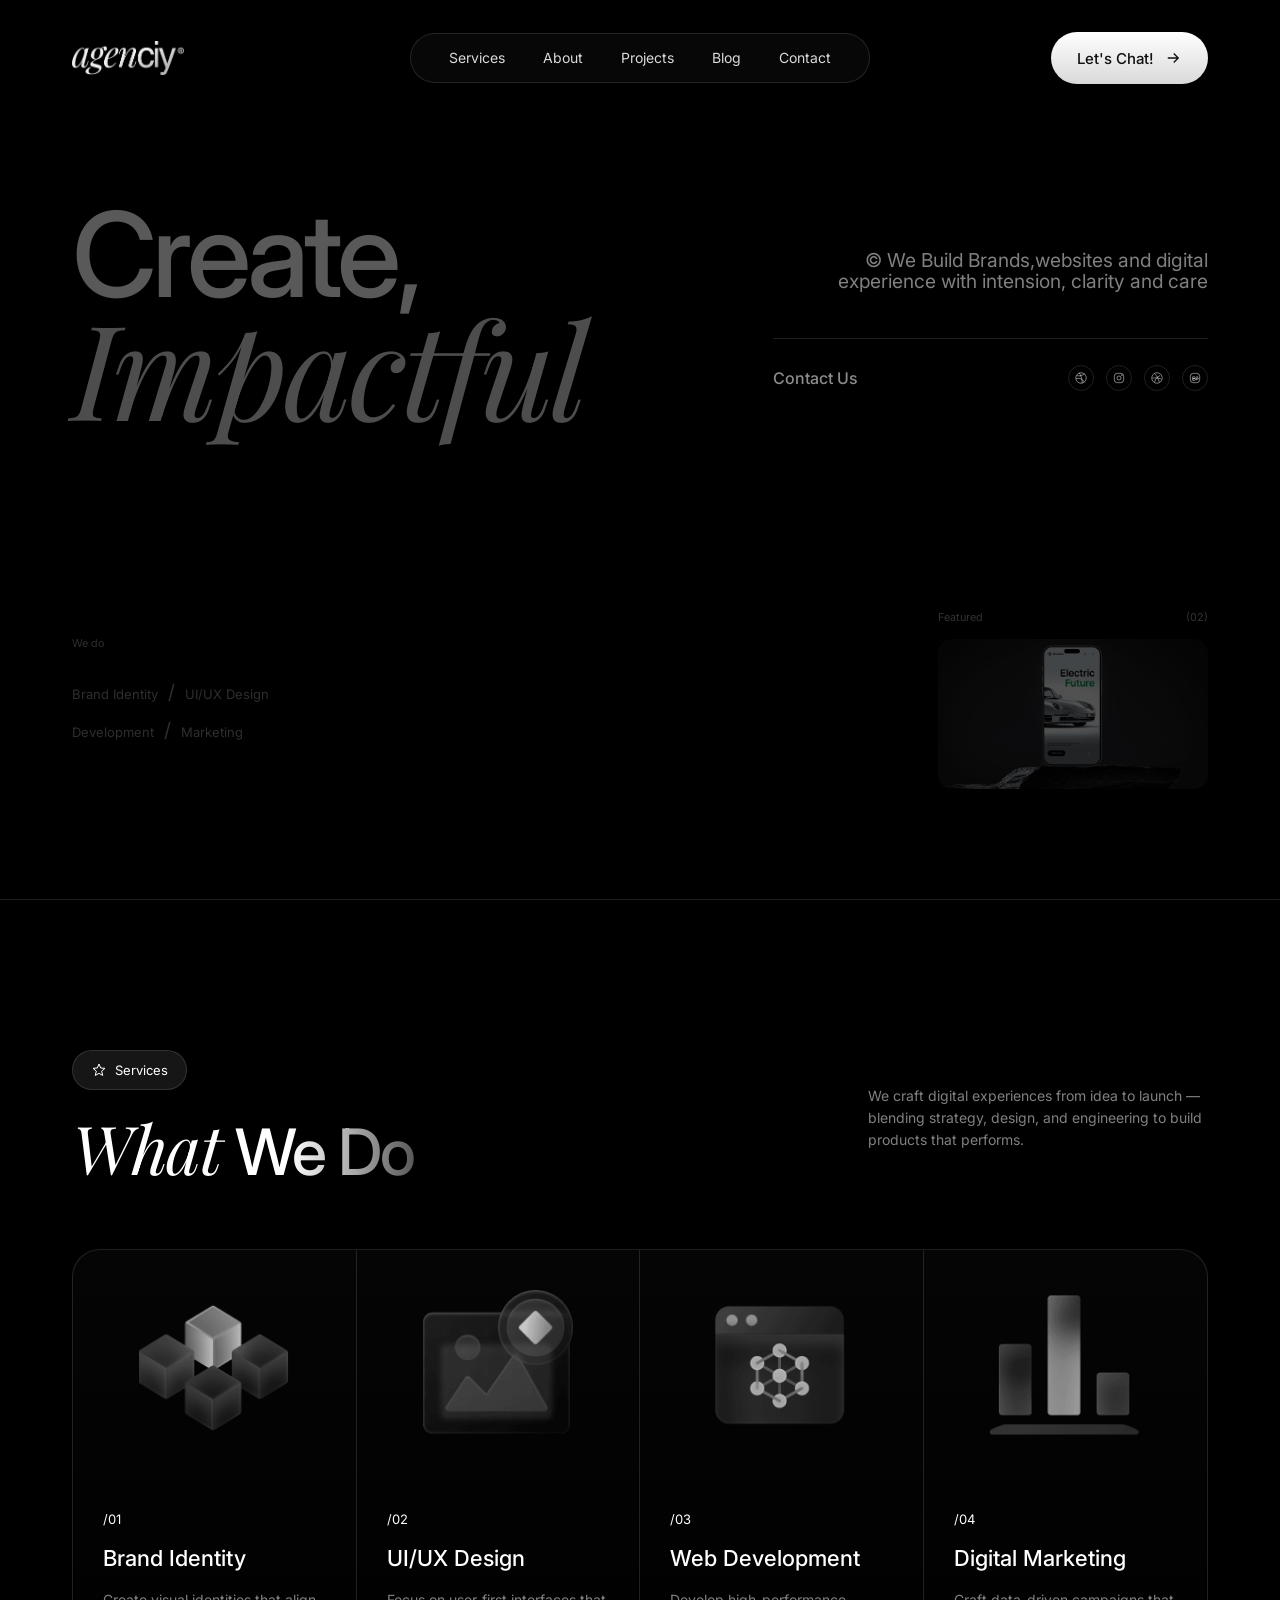
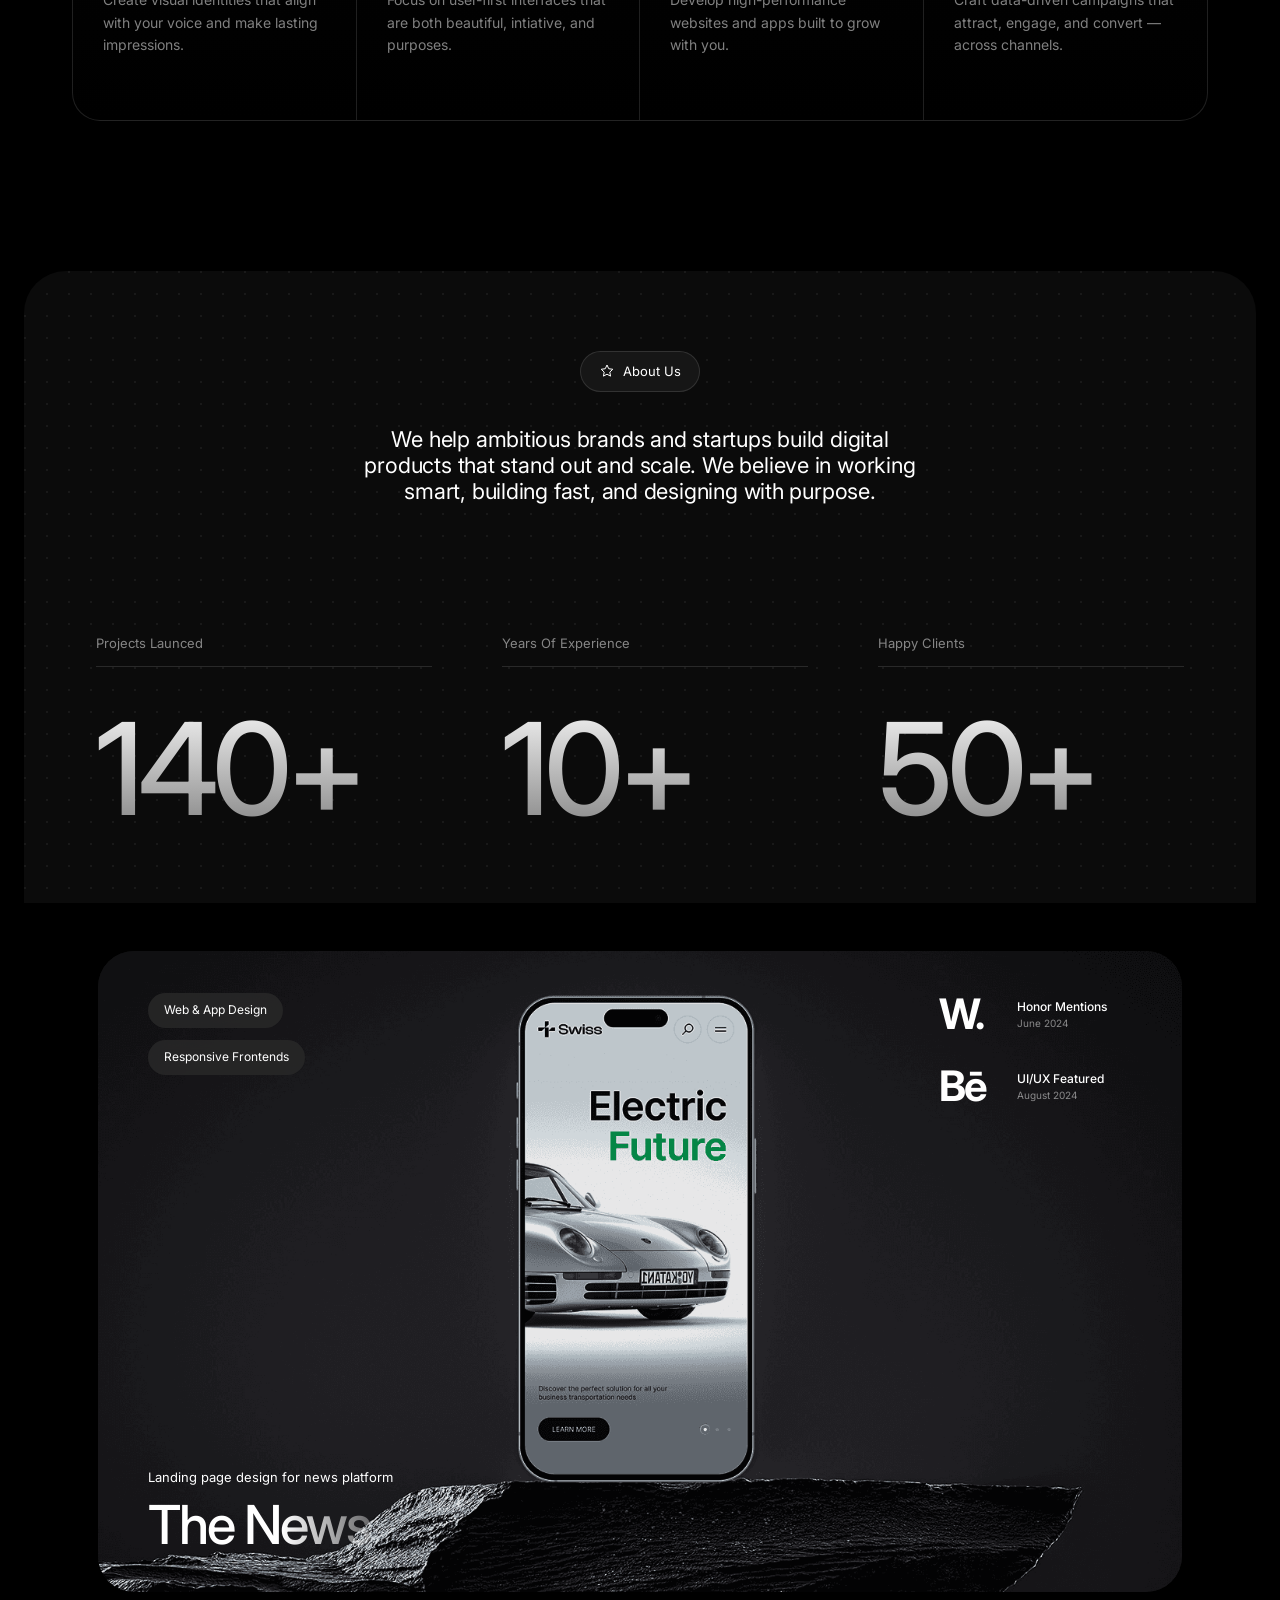
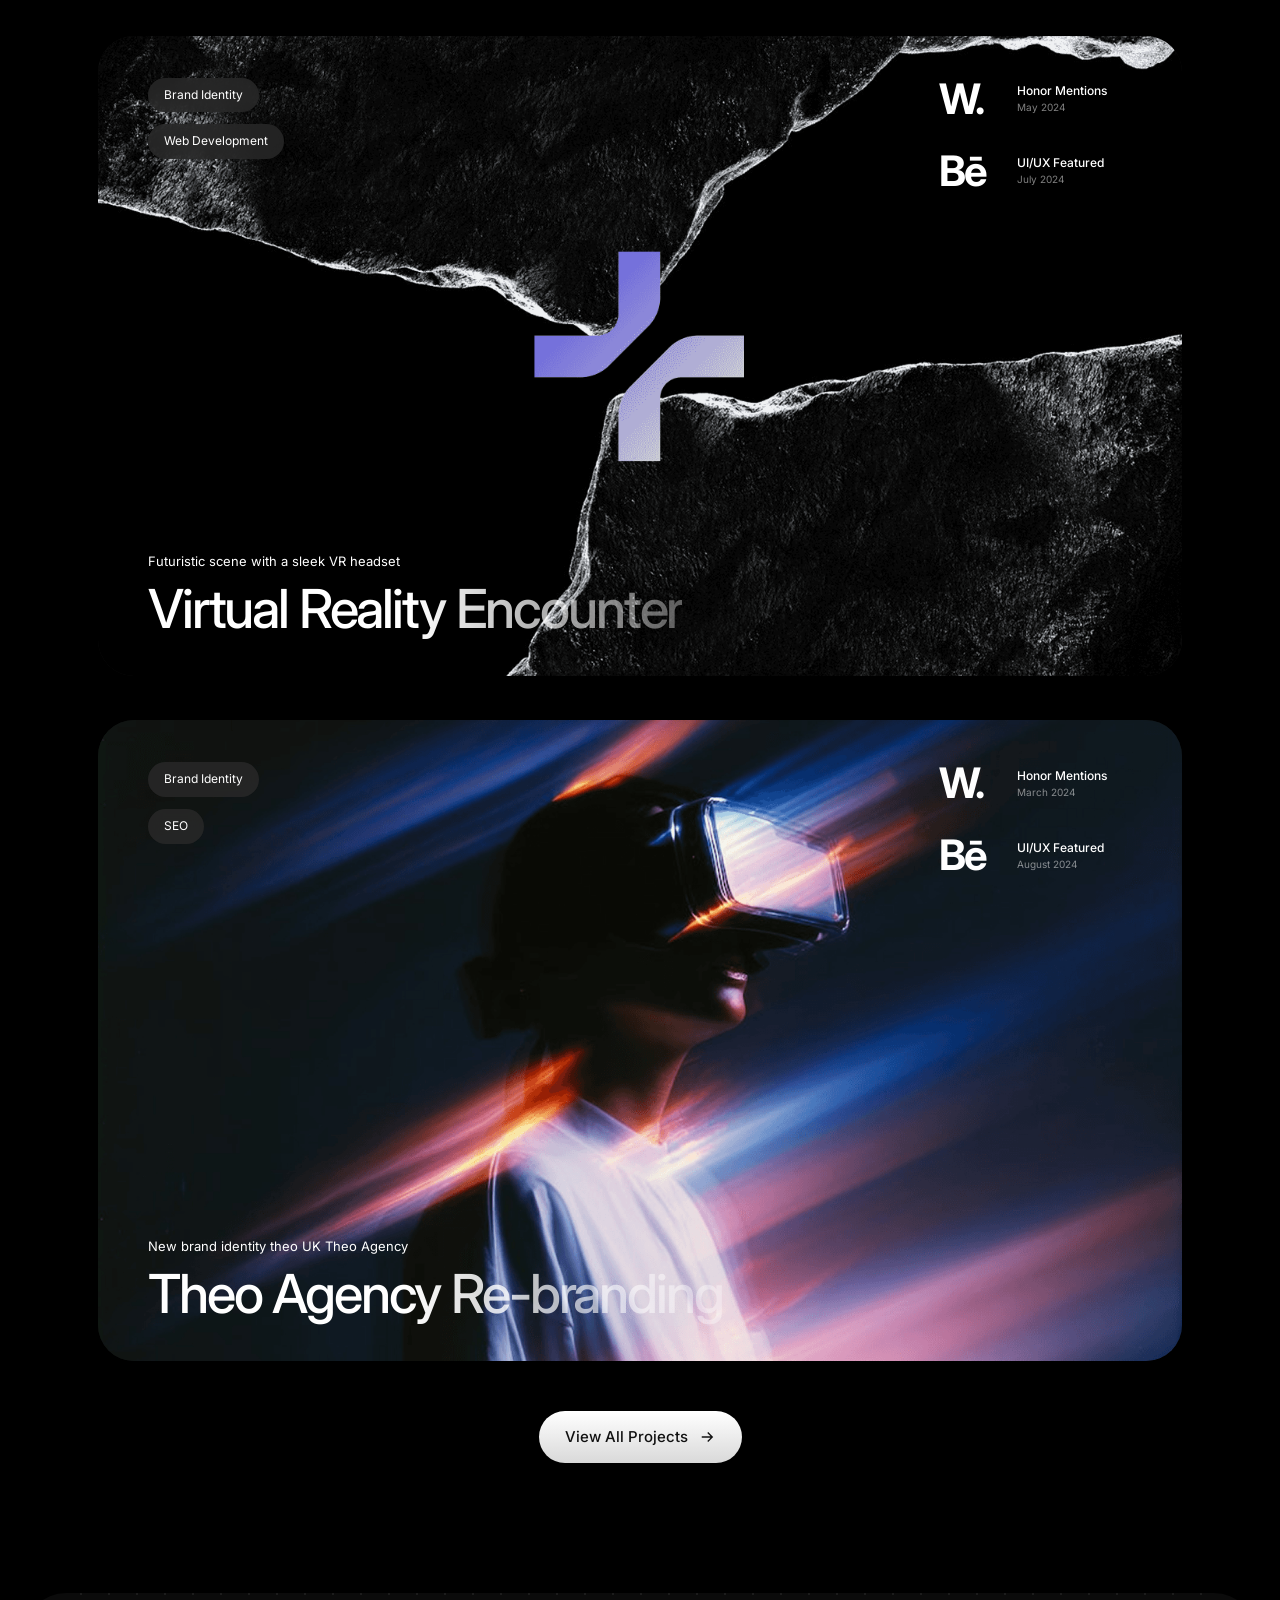
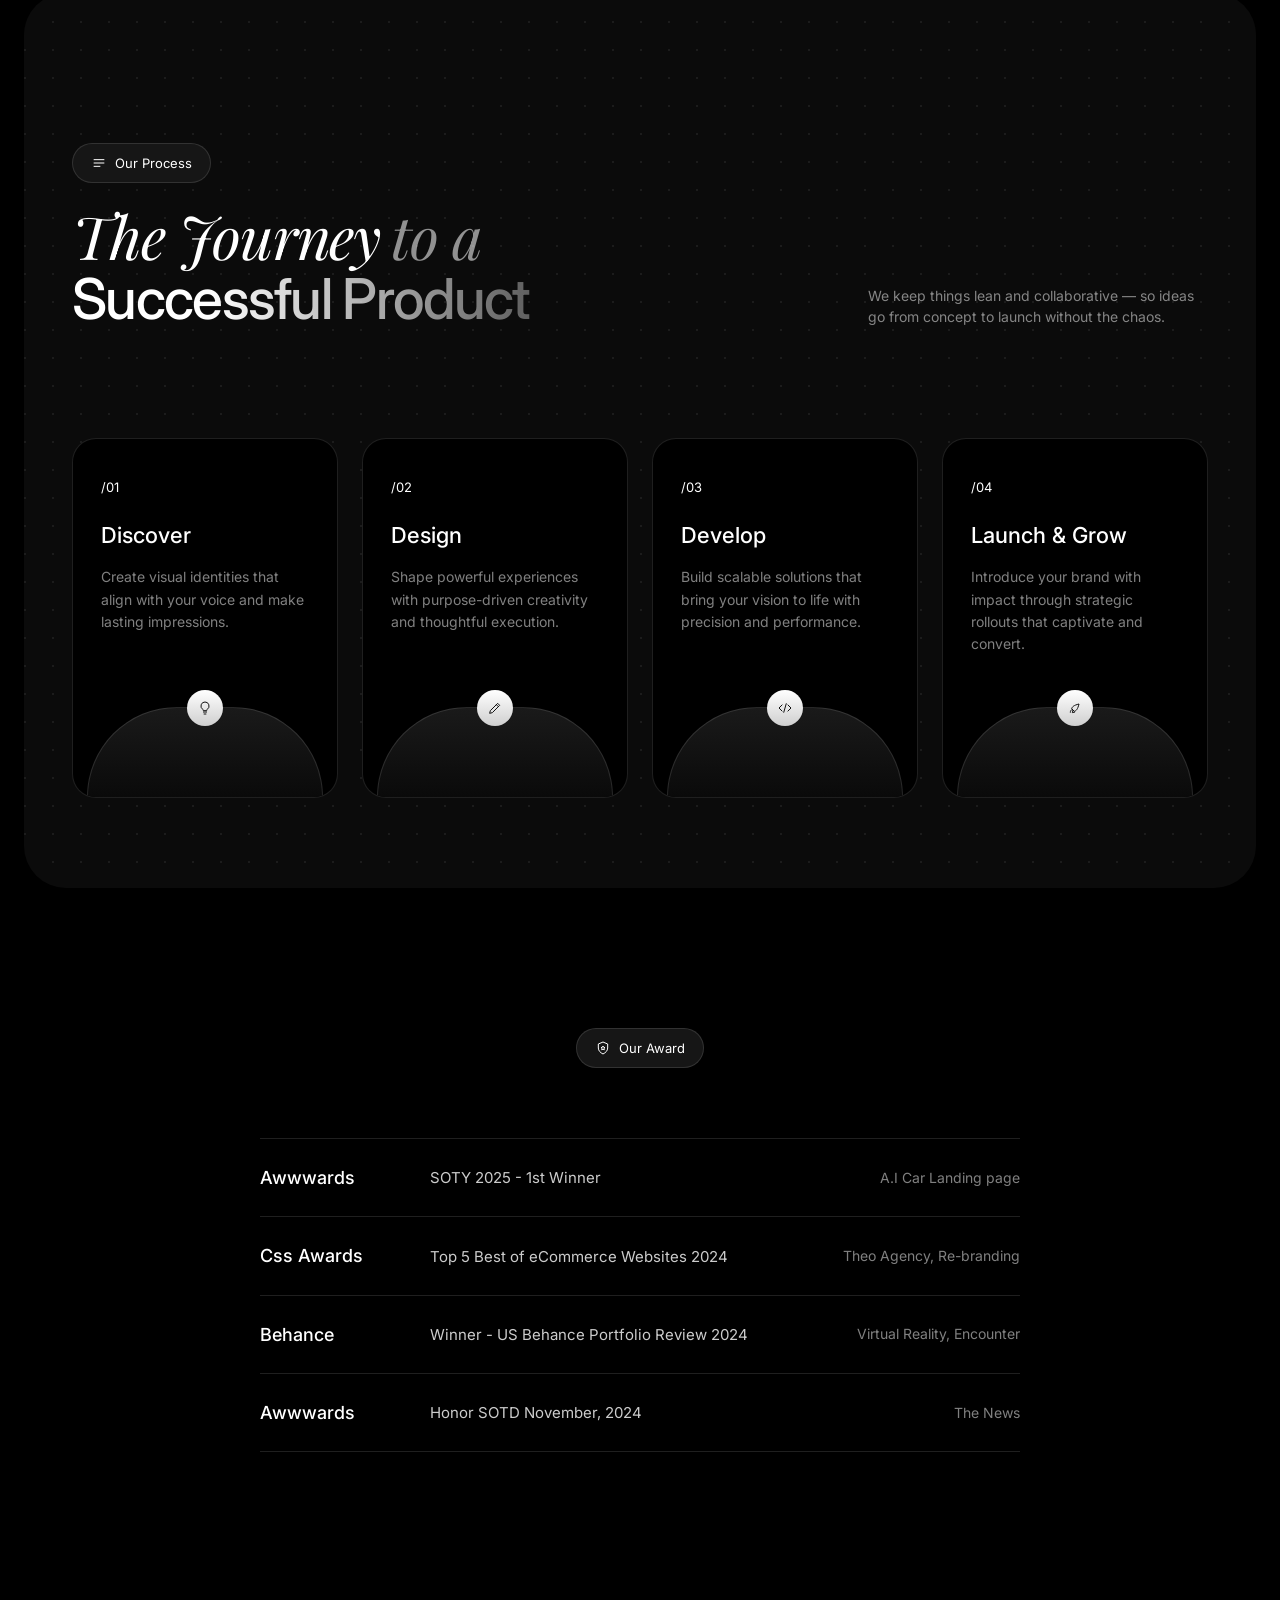
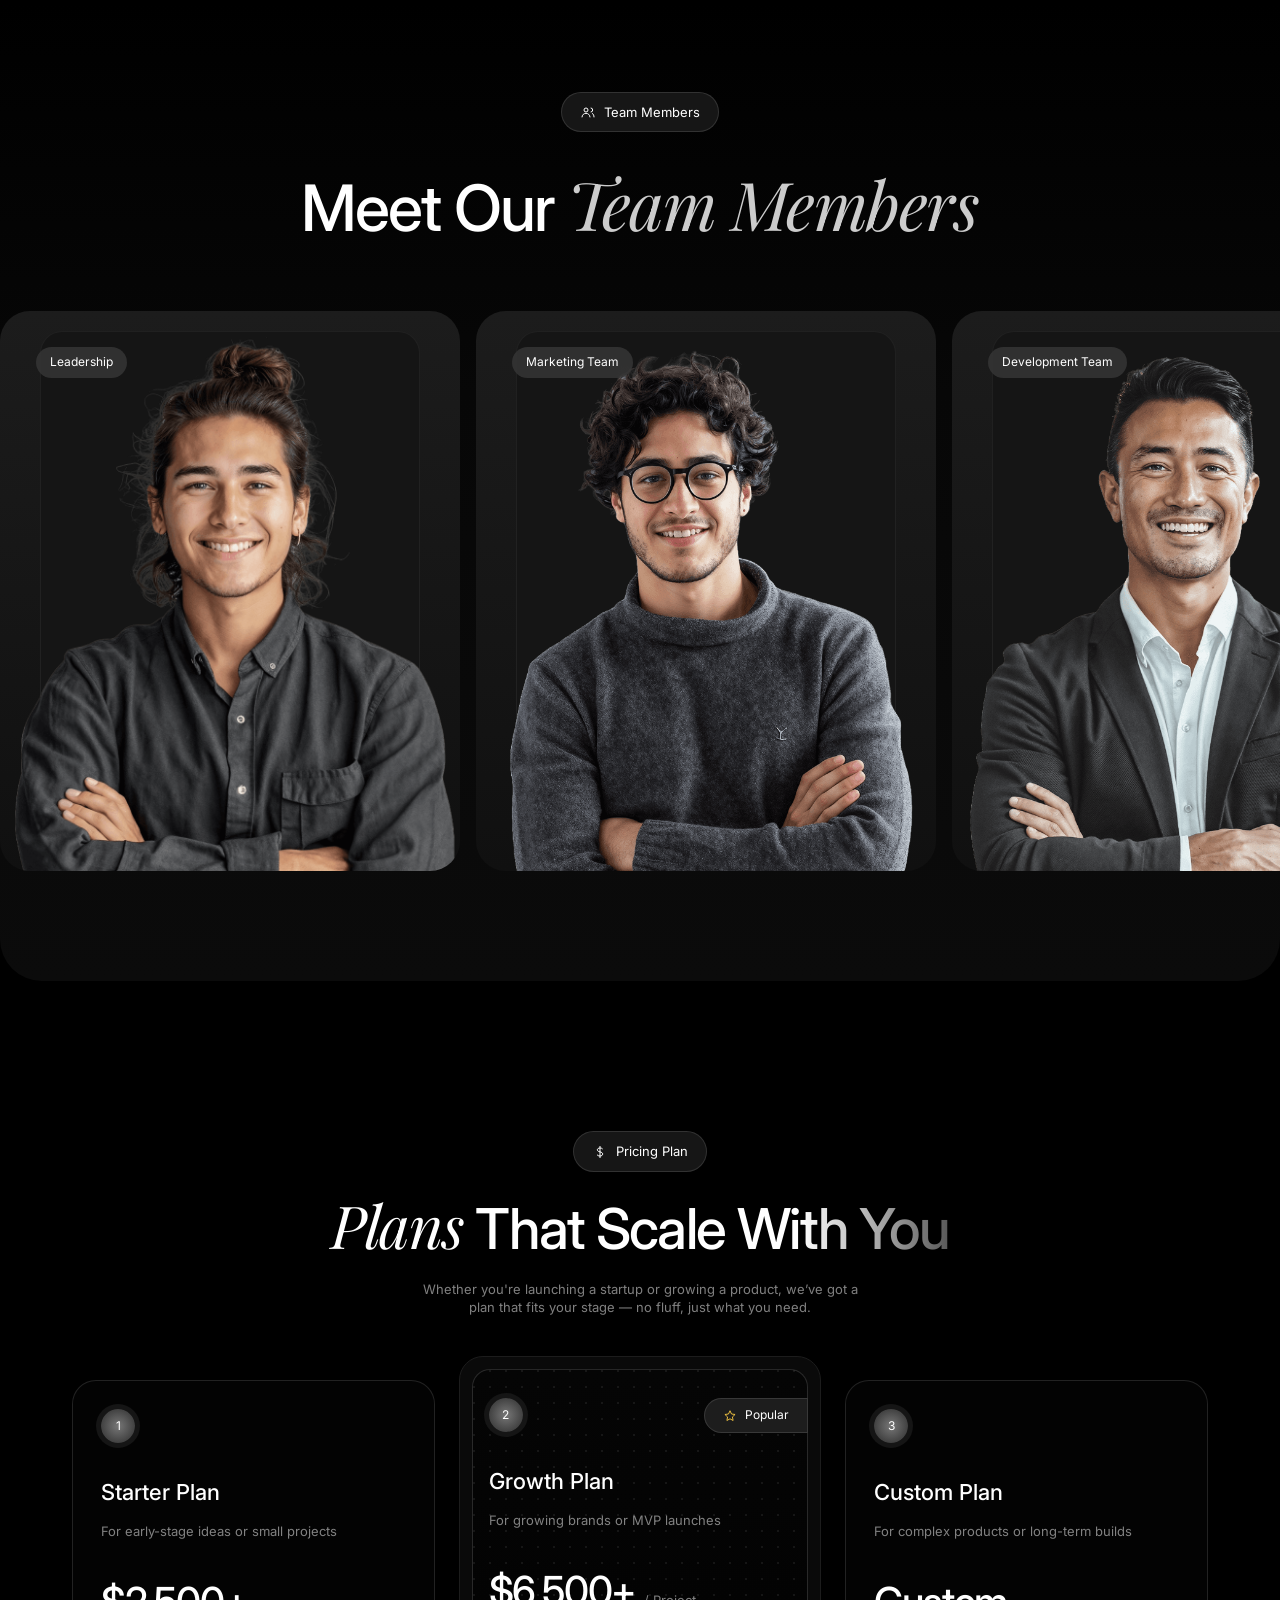
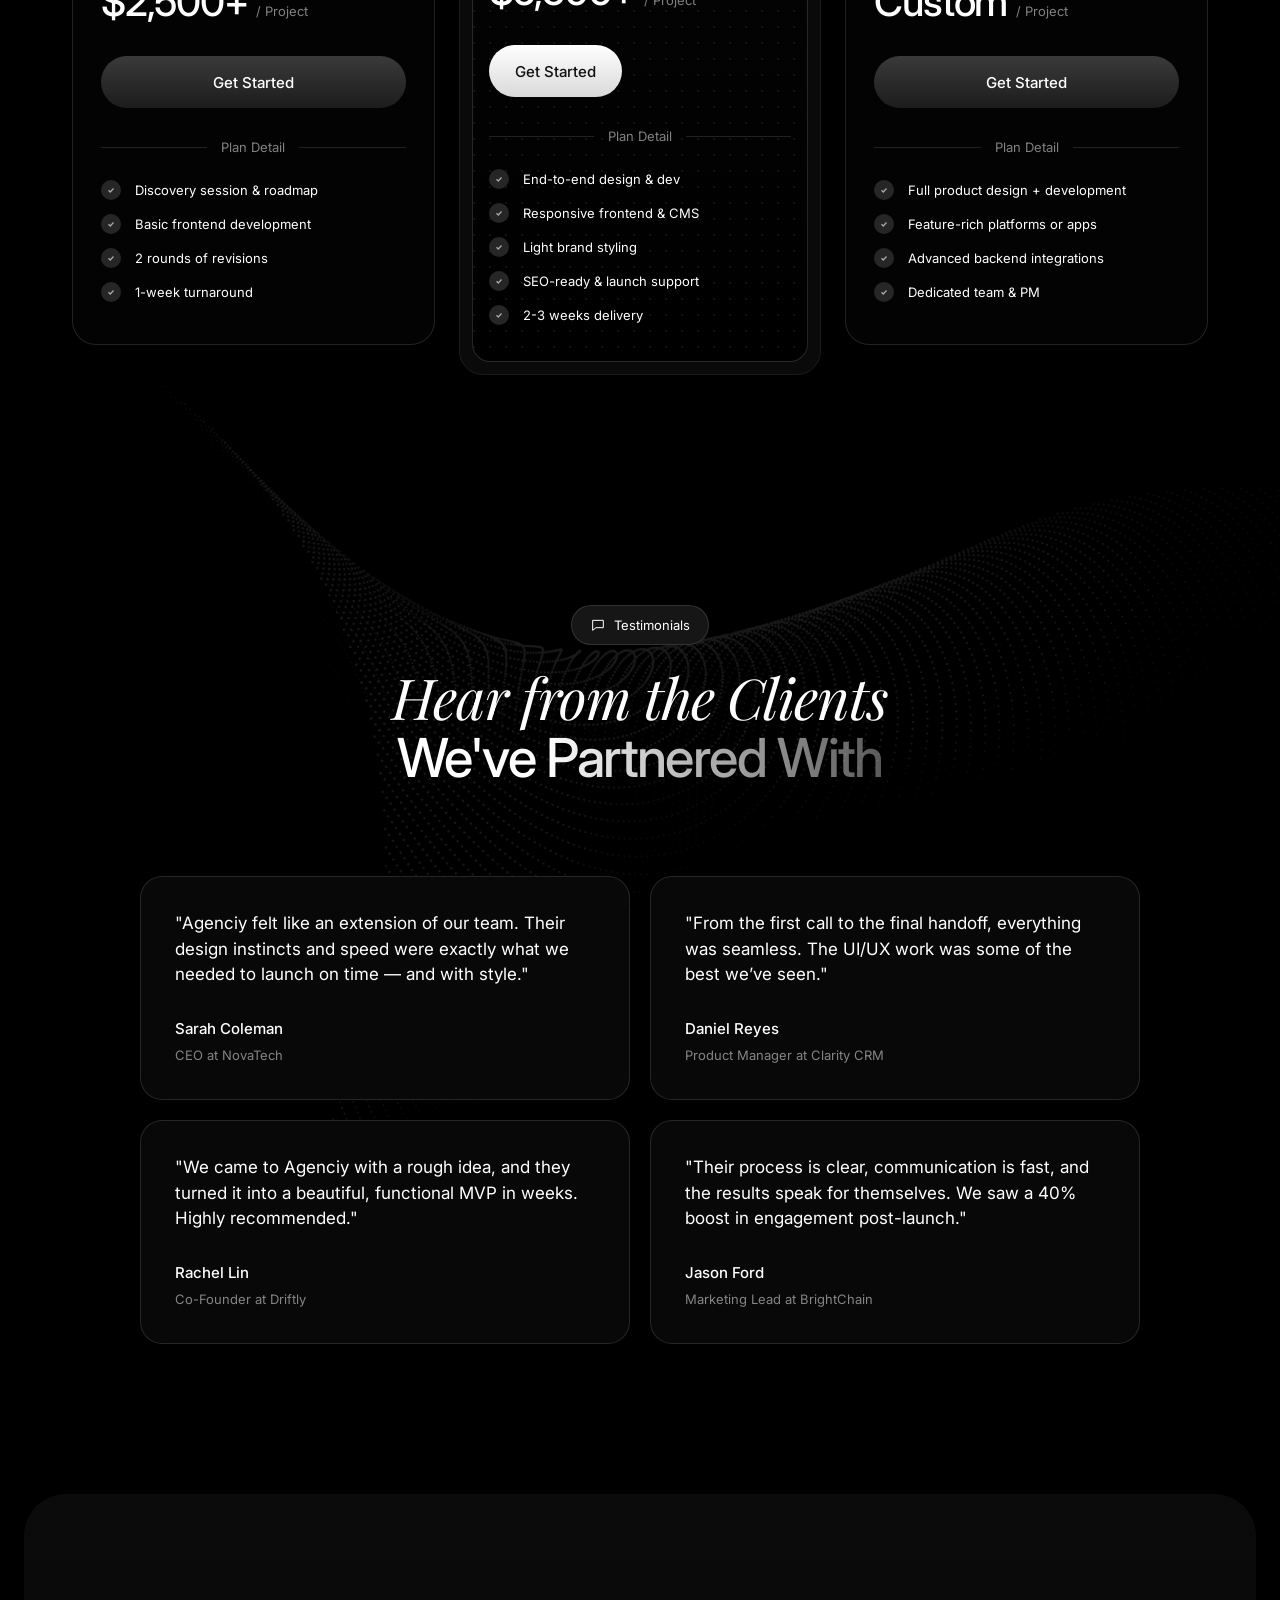
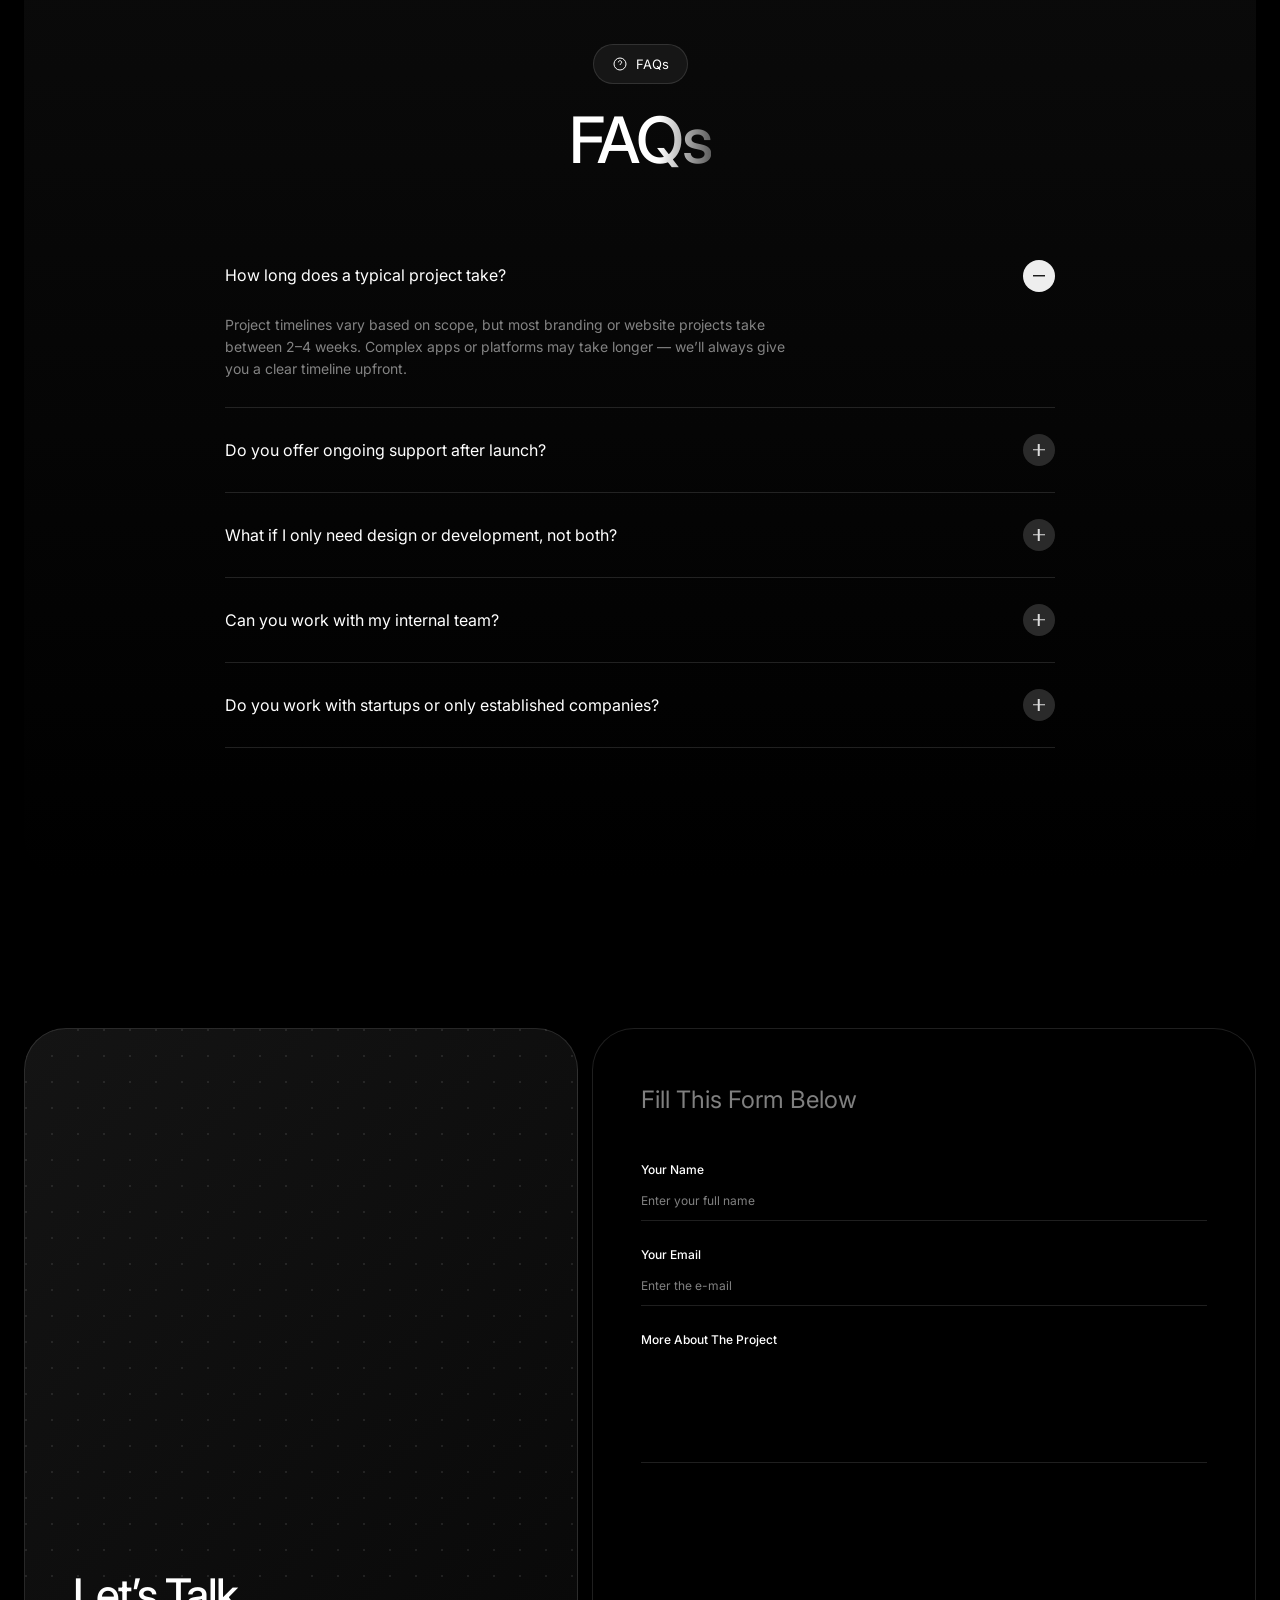
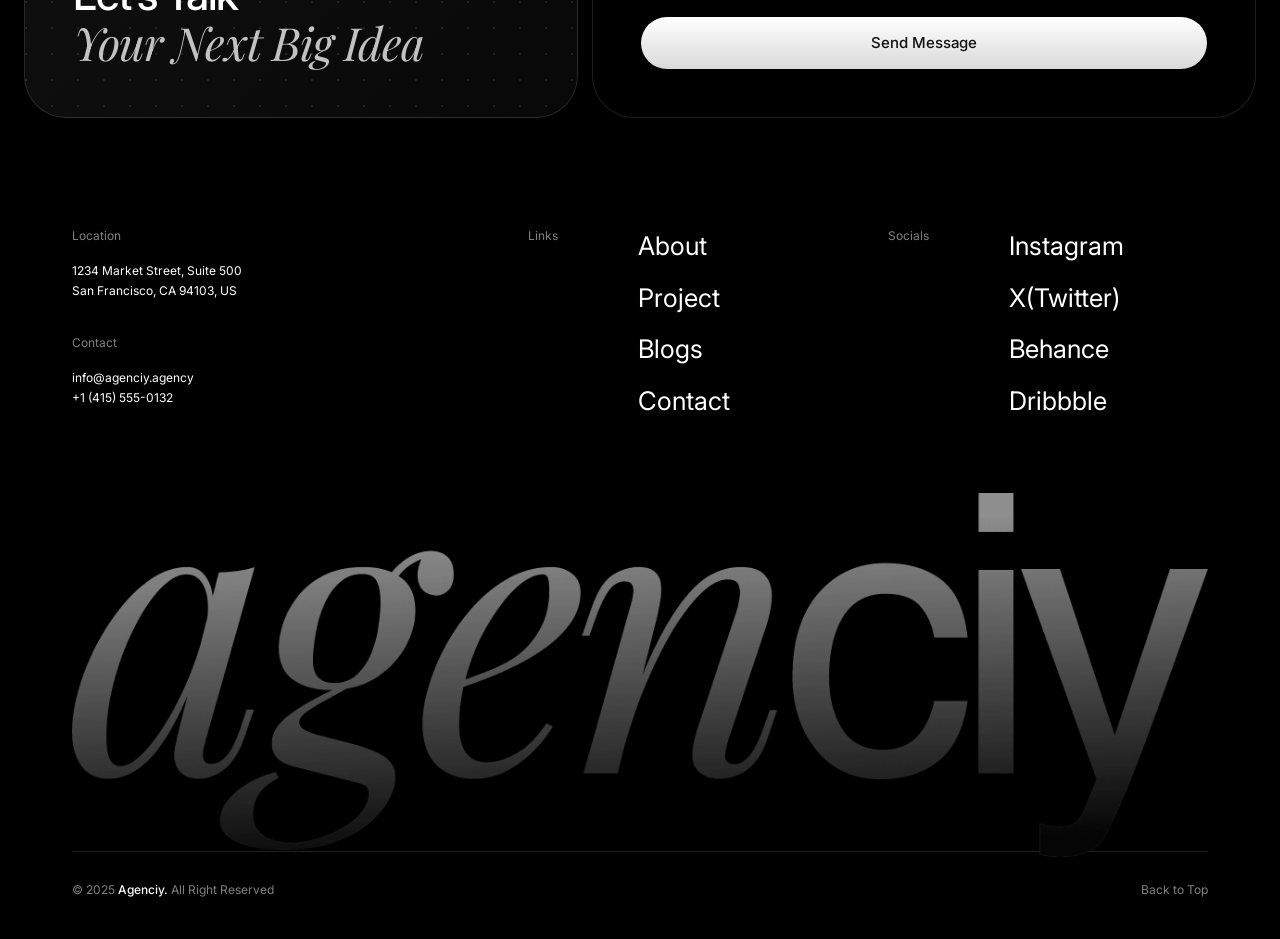
==== index.html @ 34fdd206 "Add About, Projects, Blog, Contact and three case-study pages Co-Authored-By: Claude Sonnet 5.5 <nor" ====
<!DOCTYPE html>
<html lang="en">
<head>
<meta charset="UTF-8">
<meta name="viewport" content="width=device-width, initial-scale=1">
<title>Agenciy – Modern Template for Creative Agencies</title>
<meta name="description" content="We build brands, websites and digital experience with intension, clarity and care.">
<link rel="icon" href="img/favicon.png">
<link rel="preconnect" href="https://fonts.googleapis.com">
<link rel="preconnect" href="https://fonts.gstatic.com" crossorigin>
<link href="https://fonts.googleapis.com/css2?family=Inter:wght@300;400;500;600&family=Playfair+Display:ital,wght@1,400;1,500&display=swap" rel="stylesheet">
<link rel="stylesheet" href="styles.css">
</head>
<body>

<!-- NAV -->
<header class="nav">
  <a href="index.html" class="nav__logo"><img src="img/logo.png" alt="agenciy"></a>
  <nav class="nav__pill">
    <a href="index.html#services">Services</a><a href="about.html">About</a><a href="projects.html">Projects</a><a href="blogs.html">Blog</a><a href="contact.html">Contact</a>
  </nav>
  <a href="contact.html" class="btn btn--light nav__cta">Let's Chat! <svg width="18" height="18" viewBox="0 0 24 24" fill="none" stroke="currentColor" stroke-width="1.8"><path d="M5 12h14M13 6l6 6-6 6"/></svg></a>
  <button class="nav__burger" aria-label="Menu"><span></span><span></span></button>
</header>

<!-- HERO -->
<section class="hero" id="top">
  <video class="hero__video" src="img/hero.mp4" autoplay muted loop playsinline></video>
  <div class="hero__shade"></div>
  <h1 class="hero__title"><span>Create,</span><em>Impactful</em></h1>
  <div class="hero__side">
    <p>© We Build Brands,websites and digital experience with intension, clarity and care</p>
    <div class="hero__contact">
      <a href="#contact">Contact Us</a>
      <div class="socials">
        <a href="#" aria-label="Dribbble"><svg viewBox="0 0 24 24" fill="none" stroke="currentColor" stroke-width="1.5"><circle cx="12" cy="12" r="9"/><path d="M5 8c5 1 9 0 13-3M3.5 13c6-1 11 0 14 6M9 3c3 5 5 10 5 18"/></svg></a>
        <a href="#" aria-label="Instagram"><svg viewBox="0 0 24 24" fill="none" stroke="currentColor" stroke-width="1.5"><rect x="4" y="4" width="16" height="16" rx="5"/><circle cx="12" cy="12" r="3.5"/><circle cx="17" cy="7" r=".6" fill="currentColor"/></svg></a>
        <a href="#" aria-label="Dribbble"><svg viewBox="0 0 24 24" fill="none" stroke="currentColor" stroke-width="1.5"><circle cx="12" cy="12" r="9"/><path d="M8 5c4 3 6 8 8 14M4 12c5 0 10-1 15 2M8 19c1-5 4-9 9-11"/></svg></a>
        <a href="#" aria-label="Behance"><svg viewBox="0 0 24 24" fill="none" stroke="currentColor" stroke-width="1.5"><rect x="4" y="4" width="16" height="16" rx="5"/><path d="M8 10h3a1.5 1.5 0 010 3H8zm0 3h3.3a1.5 1.5 0 010 3H8zM14 10h3.5M14 13.5c0-1.5 1-2 2-2s2 .7 2 2h-4c0 1.5 1 2 2 2"/></svg></a>
      </div>
    </div>
  </div>
  <div class="hero__we">
    <small>We do</small>
    <p>Brand Identity <i>/</i> UI/UX Design<br>Development <i>/</i> Marketing</p>
  </div>
  <div class="hero__featured">
    <div class="hero__featured-top"><small>Featured</small><small>(02)</small></div>
    <img src="img/project-news.png" alt="Featured project">
  </div>
</section>

<!-- SERVICES -->
<section class="section" id="services">
  <div class="head head--split">
    <div>
      <span class="chip chip--abs"><svg width="16" height="16" viewBox="0 0 24 24" fill="none" stroke="currentColor" stroke-width="1.5"><path d="M12 3l2.5 6 6.5.5-5 4.3 1.6 6.4L12 17l-5.600 3.200L8 13.800 3 9.500 9.500 9z"/></svg>Services</span>
      <h2 class="h2"><em>What</em> <span class="grad">We Do</span></h2>
    </div>
    <p class="muted head__p">We craft digital experiences from idea to launch — blending strategy, design, and engineering to build products that performs.</p>
  </div>
  <div class="services reveal">
    <article><img src="img/svc-1.png" alt=""><span>/01</span><h3>Brand Identity</h3><p>Create visual identities that align with your voice and make lasting impressions.</p></article>
    <article><img src="img/svc-2.png" alt=""><span>/02</span><h3>UI/UX Design</h3><p>Focus on user-first interfaces that are both beautiful, intiative, and purposes.</p></article>
    <article><img src="img/svc-3.png" alt=""><span>/03</span><h3>Web Development</h3><p>Develop high-performance websites and apps built to grow with you.</p></article>
    <article><img src="img/svc-4.png" alt=""><span>/04</span><h3>Digital Marketing</h3><p>Craft data-driven campaigns that attract, engage, and convert — across channels.</p></article>
  </div>
</section>

<!-- ABOUT -->
<section class="about" id="about">
  <span class="chip"><svg width="16" height="16" viewBox="0 0 24 24" fill="none" stroke="currentColor" stroke-width="1.5"><path d="M12 3l2.600 5.600 6.100.8-4.500 4.200 1.100 6.100L12 16.800 6.700 19.700l1.100-6.100L3.300 9.400l6.100-.8z"/></svg>About Us</span>
  <p class="about__text" data-words>We help ambitious brands and startups build digital products that stand out and scale. We believe in working smart, building fast, and designing with purpose.</p>
  <div class="stats">
    <div><small>Projects Launced</small><b data-count="140">140+</b></div>
    <div><small>Years Of Experience</small><b data-count="10">10+</b></div>
    <div><small>Happy Clients</small><b data-count="50">50+</b></div>
  </div>
</section>

<!-- PROJECTS -->
<section class="projects" id="projects">
  <article class="project reveal"><a class="project__link" href="project-the-news.html" aria-label="Open project"></a>
    <img src="img/project-news.png" alt="Landing page design for news platform">
    <div class="tags"><span>Web &amp; App Design</span><span>Responsive Frontends</span></div>
    <div class="awards"><div><b>W.</b><p>Honor Mentions<small>June 2024</small></p></div><div><b>Bē</b><p>UI/UX Featured<small>August 2024</small></p></div></div>
    <div class="project__title"><p>Landing page design for news platform</p><h3>The <span class="grad">News</span></h3></div>
  </article>
  <article class="project reveal"><a class="project__link" href="project-virtual-reality-encounter.html" aria-label="Open project"></a>
    <img src="img/project-vr.png" alt="Futuristic scene with a sleek VR headset">
    <div class="tags"><span>Brand Identity</span><span>Web Development</span></div>
    <div class="awards"><div><b>W.</b><p>Honor Mentions<small>May 2024</small></p></div><div><b>Bē</b><p>UI/UX Featured<small>July 2024</small></p></div></div>
    <div class="project__title"><p>Futuristic scene with a sleek VR headset</p><h3>Virtual <span class="grad">Reality Encounter</span></h3></div>
  </article>
  <article class="project reveal"><a class="project__link" href="project-theo-agency-re-branding.html" aria-label="Open project"></a>
    <img src="img/project-theo.png" alt="New brand identity theo UK Theo Agency">
    <div class="tags"><span>Brand Identity</span><span>SEO</span></div>
    <div class="awards"><div><b>W.</b><p>Honor Mentions<small>March 2024</small></p></div><div><b>Bē</b><p>UI/UX Featured<small>August 2024</small></p></div></div>
    <div class="project__title"><p>New brand identity theo UK Theo Agency</p><h3>Theo <span class="grad">Agency Re-branding</span></h3></div>
  </article>
  <a href="projects.html" class="btn btn--light projects__all">View All Projects <svg width="18" height="18" viewBox="0 0 24 24" fill="none" stroke="currentColor" stroke-width="1.8"><path d="M5 12h14M13 6l6 6-6 6"/></svg></a>
</section>

<!-- PROCESS -->
<section class="process section">
  <div class="head head--split head--bottom">
    <div>
      <span class="chip chip--abs"><svg width="16" height="16" viewBox="0 0 24 24" fill="none" stroke="currentColor" stroke-width="1.5"><path d="M4 7h16M4 12h16M4 17h10"/></svg>Our Process</span>
      <h2 class="h2"><em>The Journey</em> <em class="soft">to a</em><br><span class="grad">Successful Product</span></h2>
    </div>
    <p class="muted head__p">We keep things lean and collaborative — so ideas go from concept to launch without the chaos.</p>
  </div>
  <div class="steps">
    <article><span>/01</span><h3>Discover</h3><p>Create visual identities that align with your voice and make lasting impressions.</p><i class="dome"><b><svg viewBox="0 0 24 24" fill="none" stroke="#111" stroke-width="1.5"><path d="M9 18h6M10 21h4M12 3a6 6 0 00-3.500 10.900c.6.5 1 1.200 1 2.100h5c0-.9.4-1.600 1-2.100A6 6 0 0012 3z"/></svg></b></i></article>
    <article><span>/02</span><h3>Design</h3><p>Shape powerful experiences with purpose-driven creativity and thoughtful execution.</p><i class="dome"><b><svg viewBox="0 0 24 24" fill="none" stroke="#111" stroke-width="1.5"><path d="M4 20l4-1 11-11-3-3L5 16zM14 7l3 3"/></svg></b></i></article>
    <article><span>/03</span><h3>Develop</h3><p>Build scalable solutions that bring your vision to life with precision and performance.</p><i class="dome"><b><svg viewBox="0 0 24 24" fill="none" stroke="#111" stroke-width="1.5"><path d="M8 7l-5 5 5 5M16 7l5 5-5 5M14 5l-4 14"/></svg></b></i></article>
    <article><span>/04</span><h3>Launch &amp; Grow</h3><p>Introduce your brand with impact through strategic rollouts that captivate and convert.</p><i class="dome"><b><svg viewBox="0 0 24 24" fill="none" stroke="#111" stroke-width="1.5"><path d="M5 19c0-3 1-4 3-5m3 3c3-1 5-3 7-11-8 2-10 4-11 7zM9 15l-1 4 4-1"/></svg></b></i></article>
  </div>
</section>

<!-- AWARDS -->
<section class="awards-sec">
  <span class="chip"><svg width="16" height="16" viewBox="0 0 24 24" fill="none" stroke="currentColor" stroke-width="1.5"><path d="M12 3l7 3v6c0 4-3 7-7 9-4-2-7-5-7-9V6z"/><path d="M12 9l1 2 2 .3-1.500 1.400.4 2-1.900-1-1.900 1 .4-2L9 11.300l2-.3z"/></svg>Our Award</span>
  <div class="award-list">
    <div><b>Awwwards</b><span>SOTY 2025 - 1st Winner</span><em>A.I Car Landing page</em></div>
    <div><b>Css Awards</b><span>Top 5 Best of eCommerce Websites 2024</span><em>Theo Agency, Re-branding</em></div>
    <div><b>Behance</b><span>Winner - US Behance Portfolio Review 2024</span><em>Virtual Reality, Encounter</em></div>
    <div><b>Awwwards</b><span>Honor SOTD November, 2024</span><em>The News</em></div>
  </div>
</section>

<!-- TEAM -->
<section class="team">
  <span class="chip"><svg width="16" height="16" viewBox="0 0 24 24" fill="none" stroke="currentColor" stroke-width="1.5"><circle cx="9" cy="9" r="3"/><path d="M3 20c0-3.500 2.700-6 6-6s6 2.500 6 6M16 6a3 3 0 010 6M18 14c2 .8 3 3 3 6"/></svg>Team Members</span>
  <h2 class="h2 center">Meet Our <em>Team Members</em></h2>
  <div class="team__track">
    <div class="team__row">
      <figure><img src="img/team-1.png" alt="Avery James"><span class="tag">Leadership</span><figcaption><b>Avery James</b><small>Founder &amp; Product Lead</small></figcaption></figure>
      <figure><img src="img/team-2.png" alt="Ryan Adams"><span class="tag">Marketing Team</span><figcaption><b>Ryan Adams</b><small>Growth &amp; Marketing Lead</small></figcaption></figure>
      <figure><img src="img/team-3.png" alt="Ethan Chen"><span class="tag">Development Team</span><figcaption><b>Ethan Chen</b><small>Lead Frontend Developer</small></figcaption></figure>
      <figure><img src="img/team-4.png" alt="Riley Thompson"><span class="tag">Design Team</span><figcaption><b>Riley Thompson</b><small>Design Director</small></figcaption></figure>
      <figure><img src="img/team-5.png" alt="Jordan Miles"><span class="tag">Development Team</span><figcaption><b>Jordan Miles</b><small>Full Stack Engineer</small></figcaption></figure>
    </div>
  </div>
</section>

<!-- PRICING -->
<section class="section pricing">
  <div class="head head--center">
    <span class="chip"><svg width="16" height="16" viewBox="0 0 24 24" fill="none" stroke="currentColor" stroke-width="1.5"><path d="M12 3v18M16 7.500c-.8-1-2.200-1.500-4-1.500-2.200 0-4 1-4 2.800s1.800 2.400 4 3 4 1.200 4 3.200S14.200 18 12 18c-2 0-3.500-.6-4.400-1.800"/></svg>Pricing Plan</span>
    <h2 class="h2"><em>Plans</em> That Scale <span class="grad">With You</span></h2>
    <p class="muted">Whether you're launching a startup or growing a product, we’ve got a plan that fits your stage — no fluff, just what you need.</p>
  </div>
  <div class="plans">
    <article class="plan">
      <i class="num">1</i><h3>Starter Plan</h3><p class="muted">For early-stage ideas or small projects</p>
      <div class="price">$2,500+ <small>/ Project</small></div>
      <a href="#contact" class="btn btn--dark">Get Started</a>
      <div class="rule"><span>Plan Detail</span></div>
      <ul><li>Discovery session &amp; roadmap</li><li>Basic frontend development</li><li>2 rounds of revisions</li><li>1-week turnaround</li></ul>
    </article>
    <article class="plan plan--pop">
      <div class="plan__in">
        <i class="num">2</i><span class="pop"><svg width="14" height="14" viewBox="0 0 24 24" fill="none" stroke="#f5c542" stroke-width="1.6"><path d="M12 3l2.600 5.600 6.100.8-4.500 4.200 1.100 6.100L12 16.800 6.700 19.700l1.100-6.100L3.300 9.400l6.100-.8z"/></svg>Popular</span>
        <h3>Growth Plan</h3><p class="muted">For growing brands or MVP launches</p>
        <div class="price">$6,500+ <small>/ Project</small></div>
        <a href="#contact" class="btn btn--light">Get Started</a>
        <div class="rule"><span>Plan Detail</span></div>
        <ul><li>End-to-end design &amp; dev</li><li>Responsive frontend &amp; CMS</li><li>Light brand styling</li><li>SEO-ready &amp; launch support</li><li>2-3 weeks delivery</li></ul>
      </div>
    </article>
    <article class="plan">
      <i class="num">3</i><h3>Custom Plan</h3><p class="muted">For complex products or long-term builds</p>
      <div class="price">Custom <small>/ Project</small></div>
      <a href="#contact" class="btn btn--dark">Get Started</a>
      <div class="rule"><span>Plan Detail</span></div>
      <ul><li>Full product design + development</li><li>Feature-rich platforms or apps</li><li>Advanced backend integrations</li><li>Dedicated team &amp; PM</li></ul>
    </article>
  </div>
</section>

<!-- TESTIMONIALS -->
<section class="testi">
  <img class="testi__wave" src="img/wave-2.png" alt="">
  <div class="head head--center">
    <span class="chip"><svg width="16" height="16" viewBox="0 0 24 24" fill="none" stroke="currentColor" stroke-width="1.5"><path d="M4 5h16v11H9l-5 4z"/></svg>Testimonials</span>
    <h2 class="h2"><em>Hear from the Clients</em><br><span class="grad">We've Partnered With</span></h2>
  </div>
  <div class="testi__grid">
    <blockquote><p>"Agenciy felt like an extension of our team. Their design instincts and speed were exactly what we needed to launch on time — and with style."</p><cite><b>Sarah Coleman</b>CEO at NovaTech</cite></blockquote>
    <blockquote><p>"From the first call to the final handoff, everything was seamless. The UI/UX work was some of the best we’ve seen."</p><cite><b>Daniel Reyes</b>Product Manager at Clarity CRM</cite></blockquote>
    <blockquote><p>"We came to Agenciy with a rough idea, and they turned it into a beautiful, functional MVP in weeks. Highly recommended."</p><cite><b>Rachel Lin</b>Co-Founder at Driftly</cite></blockquote>
    <blockquote><p>"Their process is clear, communication is fast, and the results speak for themselves. We saw a 40% boost in engagement post-launch."</p><cite><b>Jason Ford</b>Marketing Lead at BrightChain</cite></blockquote>
  </div>
</section>

<!-- FAQ -->
<section class="faq">
  <div class="head head--center">
    <span class="chip"><svg width="16" height="16" viewBox="0 0 24 24" fill="none" stroke="currentColor" stroke-width="1.5"><circle cx="12" cy="12" r="9"/><path d="M9.500 9.500a2.500 2.500 0 114 2c-.9.6-1.500 1-1.500 2M12 17v.1"/></svg>FAQs</span>
    <h2 class="h2">FA<span class="grad">Qs</span></h2>
  </div>
  <div class="faq__list">
    <details open><summary>How long does a typical project take?<i></i></summary><p>Project timelines vary based on scope, but most branding or website projects take between 2–4 weeks. Complex apps or platforms may take longer — we’ll always give you a clear timeline upfront.</p></details>
    <details><summary>Do you offer ongoing support after launch?<i></i></summary><p>Yes. We offer flexible support and maintenance plans after launch, covering updates, fixes and continued improvements.</p></details>
    <details><summary>What if I only need design or development, not both?<i></i></summary><p>No problem — you can hire us for design only, development only, or the full end-to-end package.</p></details>
    <details><summary>Can you work with my internal team?<i></i></summary><p>Absolutely. We regularly collaborate with in-house designers, developers and marketers.</p></details>
    <details><summary>Do you work with startups or only established companies?<i></i></summary><p>Both. We work with early-stage startups and established companies alike.</p></details>
  </div>
</section>

<!-- CONTACT -->
<section class="contact" id="contact">
  <div class="contact__card contact__card--l">
    <h2 class="h2">Let’s Talk<br><em>Your Next Big Idea</em></h2>
  </div>
  <form class="contact__card contact__card--r" id="form">
    <h3 class="muted">Fill This Form Below</h3>
    <label>Your Name<input type="text" placeholder="Enter your full name" required></label>
    <label>Your Email<input type="email" placeholder="Enter the e-mail" required></label>
    <label>More About The Project<textarea rows="3"></textarea></label>
    <button class="btn btn--light" type="submit">Send Message</button>
  </form>
</section>

<!-- FOOTER -->
<footer class="footer">
  <div class="footer__cols">
    <div class="footer__info">
      <small>Location</small><p>1234 Market Street, Suite 500<br>San Francisco, CA 94103, US</p>
      <small>Contact</small><p>info@agenciy.agency<br>+1 (415) 555-0132</p>
    </div>
    <div class="footer__links"><small>Links</small><ul><li><a href="about.html">About</a></li><li><a href="projects.html">Project</a></li><li><a href="blogs.html">Blogs</a></li><li><a href="contact.html">Contact</a></li></ul></div>
    <div class="footer__links"><small>Socials</small><ul><li><a href="#">Instagram</a></li><li><a href="#">X(Twitter)</a></li><li><a href="#">Behance</a></li><li><a href="#">Dribbble</a></li></ul></div>
  </div>
  <img class="footer__big" src="img/logo-big.png" alt="agenciy">
  <div class="footer__bar"><span>© 2025 <b>Agenciy.</b> All Right Reserved</span><a href="#top">Back to Top</a></div>
</footer>

<script src="script.js"></script>
</body>
</html>
---- styles.css ----
:root{
  --bg:#000;--fg:#fff;--muted:rgba(255,255,255,.5);--line:rgba(255,255,255,.12);
  --card:#0a0a0a;--pad:72px;--r:28px;
  --sans:'Inter',system-ui,sans-serif;--serif:'Playfair Display',serif;
}
*{box-sizing:border-box;margin:0;padding:0}
html{scroll-behavior:smooth;overflow-x:clip}
body{overflow-x:clip}
body{background:var(--bg);color:var(--fg);font-family:var(--sans);font-weight:400;line-height:1.4;-webkit-font-smoothing:antialiased}
img{display:block;max-width:100%}
a{color:inherit;text-decoration:none}
ul{list-style:none}
em{font-family:var(--serif);font-style:italic;font-weight:400}
.muted{color:var(--muted)}
.center{text-align:center}
.grad{background:linear-gradient(90deg,#fff 30%,rgba(255,255,255,.35));-webkit-background-clip:text;background-clip:text;color:transparent}
.h2{font-size:clamp(40px,5vw,72px);font-weight:500;letter-spacing:-.03em;line-height:1.05}
.h2 em{font-size:1.05em;letter-spacing:-.02em}
.h2 em.soft{opacity:.55}

.btn{display:inline-flex;align-items:center;justify-content:center;gap:10px;height:52px;padding:0 26px;border-radius:999px;font-size:15px;font-weight:500;transition:transform .25s,opacity .25s;border:0;cursor:pointer;font-family:inherit}
.btn:hover{transform:translateY(-2px)}
.btn--light{background:linear-gradient(180deg,#fff,#d9d9d9);color:#111}
.btn--dark{background:linear-gradient(180deg,#3a3a3a,#1c1c1c);color:#fff;width:100%}
.chip{display:inline-flex;align-items:center;gap:8px;padding:10px 18px;border-radius:999px;background:#161616;border:1px solid var(--line);font-size:13px}
.tag{display:inline-block;padding:7px 14px;border-radius:999px;background:rgba(255,255,255,.14);backdrop-filter:blur(10px);font-size:12px}

/* nav */
.nav{position:fixed;top:0;left:0;right:0;z-index:50;display:flex;align-items:center;justify-content:space-between;padding:32px var(--pad)}
.nav__logo img{height:34px;width:auto}
.nav__pill{position:absolute;left:50%;transform:translateX(-50%);display:flex;gap:6px;padding:14px 22px;border-radius:999px;background:rgba(10,10,10,.7);border:1px solid var(--line);backdrop-filter:blur(14px)}
.nav__pill a{padding:0 16px;font-size:14px;color:rgba(255,255,255,.85);transition:color .2s}
.nav__pill a:hover{color:#fff}
.nav__burger{display:none;background:#161616;border:1px solid var(--line);width:46px;height:46px;border-radius:50%;flex-direction:column;gap:6px;align-items:center;justify-content:center;cursor:pointer}
.nav__burger span{width:18px;height:1.5px;background:#fff}

/* hero */
.hero{position:relative;height:900px;overflow:hidden;border-bottom:1px solid var(--line)}
.hero__video{position:absolute;inset:0;width:100%;height:100%;object-fit:cover;opacity:.9}
.hero__shade{position:absolute;inset:0;background:linear-gradient(180deg,rgba(0,0,0,.45),rgba(0,0,0,.1) 40%,#000 100%)}
.hero__title{position:absolute;left:var(--pad);top:200px;font-weight:500;line-height:.92;letter-spacing:-.04em;font-size:clamp(70px,9.2vw,140px)}
.hero__title span{display:block;color:rgba(255,255,255,.35)}
.hero__title em{display:block;font-size:1.12em;margin-top:-.02em;color:rgba(255,255,255,.3);letter-spacing:-.03em}
.hero__side{position:absolute;right:var(--pad);top:250px;width:min(460px,34vw)}
.hero__side p{font-size:clamp(17px,1.5vw,22px);line-height:1.1;color:rgba(255,255,255,.5);text-align:right;margin-bottom:46px}
.hero__contact{display:flex;justify-content:space-between;align-items:center;padding-top:26px;border-top:1px solid var(--line);color:rgba(255,255,255,.55)}
.hero__contact>a{font-size:16px;font-weight:500}
.socials{display:flex;gap:12px}
.socials a{width:26px;height:26px;display:grid;place-items:center;border-radius:50%;border:1px solid var(--line)}
.socials svg{width:14px}
.hero__we{position:absolute;left:var(--pad);bottom:150px;font-size:13px;color:rgba(255,255,255,.18)}
.hero__we small{display:block;margin-bottom:22px}
.hero__we p{line-height:1.9}
.hero__we i{font-style:normal;font-size:20px;margin:0 6px}
.hero__featured{position:absolute;right:var(--pad);bottom:110px;width:270px;color:rgba(255,255,255,.2)}
.hero__featured-top{display:flex;justify-content:space-between;font-size:13px;margin-bottom:14px}
.hero__featured img{border-radius:14px;height:150px;width:100%;object-fit:cover;opacity:.35}

/* sections */
.section{padding:150px var(--pad) 0}
.head{margin-bottom:64px}
.head--split{display:flex;justify-content:space-between;align-items:center;gap:40px}
.head--bottom{align-items:flex-end}
.head--split>div{position:relative}
.head__p{max-width:340px;font-size:14px;line-height:1.55}
.head--center{display:flex;flex-direction:column;align-items:center;text-align:center;gap:22px}
.head--center p{max-width:440px;font-size:13px}
.chip--abs{margin-bottom:22px}

.services{display:grid;grid-template-columns:repeat(4,1fr);border:1px solid var(--line);border-radius:var(--r);overflow:hidden;background:linear-gradient(180deg,#050505,#000)}
.services article{padding:40px 30px 40px;border-right:1px solid var(--line);min-height:470px;display:flex;flex-direction:column}
.services article:last-child{border:0}
.services img{width:150px;height:150px;object-fit:contain;margin:0 auto 70px;transition:transform .5s}
.services article:hover img{transform:translateY(-8px) scale(1.04)}
.services span{font-size:13px;margin-bottom:14px}
.services h3{font-size:22px;font-weight:500;margin-bottom:16px}
.services p{font-size:14px;line-height:1.6;color:var(--muted);max-width:260px}

/* about */
.about{margin:150px 24px 0;padding:80px var(--pad) 0;border-radius:42px 42px 0 0;background:radial-gradient(circle at 1px 1px,rgba(255,255,255,.06) 1px,transparent 1.5px) 0 0/22px 22px,#0b0b0b;text-align:center;position:relative;overflow:hidden}
.about__text{max-width:560px;margin:34px auto 130px;font-size:clamp(20px,1.7vw,26px);line-height:1.2;font-weight:400;letter-spacing:-.01em}
.js .about__text .w{opacity:.25;transition:opacity .4s}
.js .about__text .w.on{opacity:1}
.stats{display:grid;grid-template-columns:1.1fr 1fr 1fr;gap:70px;text-align:left;padding-bottom:70px}
.stats small{display:block;font-size:13px;color:var(--muted);padding-bottom:14px;border-bottom:1px solid var(--line);margin-bottom:38px;max-width:420px}
.stats b{font-size:clamp(80px,10vw,150px);font-weight:500;letter-spacing:-.05em;line-height:1;background:linear-gradient(180deg,#fff,#7a7a7a);-webkit-background-clip:text;background-clip:text;color:transparent}

/* projects */
.projects{padding:48px 98px 0;display:flex;flex-direction:column;gap:44px;align-items:center}
.project{position:relative;width:100%;aspect-ratio:1320/780;border-radius:36px;overflow:hidden;background:#111}
.project>img{position:absolute;inset:0;width:100%;height:100%;object-fit:cover;transition:transform 1.2s}
.project:hover>img{transform:scale(1.03)}
.project:first-child>img{object-position:center}
.tags{position:absolute;left:50px;top:42px;display:flex;flex-direction:column;gap:12px;align-items:flex-start}
.tags span{padding:9px 16px;border-radius:999px;background:rgba(40,40,40,.85);font-size:12px;backdrop-filter:blur(8px)}
.awards{position:absolute;right:75px;top:42px;display:flex;flex-direction:column;gap:30px}
.awards div{display:flex;align-items:center;gap:14px}
.awards b{font-size:42px;letter-spacing:-.04em;font-weight:700;line-height:1;width:64px}
.awards p{font-size:12px;font-weight:500;line-height:1.5}
.awards small{display:block;color:var(--muted);font-weight:400}
.project__title{position:absolute;left:50px;bottom:40px}
.project__title p{font-size:13px;margin-bottom:12px}
.project__title h3{font-size:clamp(38px,4.2vw,64px);font-weight:500;letter-spacing:-.04em;line-height:1}
.projects__all{margin-top:6px}

/* process */
.process{margin:130px 24px 0;padding:150px 48px 90px;border-radius:42px;background:radial-gradient(circle at 1px 1px,rgba(255,255,255,.07) 1px,transparent 1.5px) 0 0/28px 28px,#0b0b0b;mask:none}
.process .head{margin-bottom:110px}
.process .h2{font-size:clamp(40px,4.4vw,64px)}
.steps{display:grid;grid-template-columns:repeat(4,1fr);gap:24px}
.steps article{position:relative;border:1px solid var(--line);border-radius:24px;background:#000;padding:36px 28px 0;min-height:360px;overflow:hidden}
.steps span{font-size:13px}
.steps h3{font-size:22px;font-weight:500;margin:22px 0 16px}
.steps p{font-size:14px;line-height:1.6;color:var(--muted)}
.dome{position:absolute;left:14px;right:14px;bottom:0;height:90px;border-radius:200px 200px 0 0;background:linear-gradient(180deg,#1a1a1a,#0a0a0a);border:1px solid var(--line);border-bottom:0}
.dome b{position:absolute;left:50%;top:-18px;transform:translateX(-50%);width:36px;height:36px;border-radius:50%;background:linear-gradient(180deg,#fff,#cfcfcf);display:grid;place-items:center}
.dome svg{width:16px}

/* awards */
.awards-sec{padding:140px var(--pad) 0;text-align:center}
.award-list{max-width:760px;margin:70px auto 0;text-align:left;border-top:1px solid var(--line)}
.award-list div{display:grid;grid-template-columns:150px 1fr auto;gap:20px;padding:26px 0;border-bottom:1px solid var(--line);align-items:center;font-size:15px;transition:background .3s}
.award-list b{font-weight:500;font-size:18px}
.award-list span{color:rgba(255,255,255,.8)}
.award-list em{font-family:var(--sans);font-style:normal;color:var(--muted);font-size:14px}

/* team */
.team{margin:150px 0 0;padding:90px 0 110px;border-radius:0 0 42px 42px;background:linear-gradient(#000,#070707 40%,#0b0b0b);text-align:center;overflow:hidden}
.team .h2{margin:36px 0 70px}
.team .h2 em{opacity:.8}
.team__track{overflow:hidden}
.team__row{display:flex;gap:16px;width:max-content;animation:scroll 40s linear infinite}
.team__row:hover{animation-play-state:paused}
@keyframes scroll{to{transform:translateX(calc(-50% - 8px))}}
.team figure{position:relative;width:min(460px,80vw);height:560px;border-radius:30px;background:linear-gradient(180deg,#1c1c1c,#101010);overflow:hidden;flex:none}
.team figure::before{content:"";position:absolute;inset:20px 40px 0;border:1px solid rgba(255,255,255,.05);border-bottom:0;border-radius:22px 22px 0 0;background:#151515}
.team figure img{position:absolute;bottom:0;left:50%;transform:translateX(-50%);height:96%;width:auto;max-width:none;object-fit:contain}
.team .tag{position:absolute;left:36px;top:36px;background:rgba(60,60,60,.7);z-index:2}
.team figcaption{position:absolute;left:0;right:0;bottom:0;padding:90px 28px 24px;background:linear-gradient(transparent,rgba(0,0,0,.85));text-align:left;opacity:0;transition:opacity .3s;z-index:2}
.team figure:hover figcaption{opacity:1}
.team figcaption b{display:block;font-size:20px;font-weight:500}
.team figcaption small{color:var(--muted);font-size:14px}

/* pricing */
.pricing .h2{font-size:clamp(38px,4.4vw,60px)}
.plans{display:grid;grid-template-columns:1fr 1fr 1fr;gap:24px;align-items:start}
.plan{border:1px solid var(--line);border-radius:24px;padding:28px;background:#030303}
.plan .num{display:grid;place-items:center;width:34px;height:34px;border-radius:50%;background:radial-gradient(#777,#2a2a2a);font-style:normal;font-size:12px;box-shadow:0 0 0 5px #151515;margin-bottom:34px}
.plan h3{font-size:22px;font-weight:500;margin-bottom:14px}
.plan>p,.plan__in>p{font-size:13px;margin-bottom:34px}
.price{font-size:40px;font-weight:500;letter-spacing:-.03em;margin-bottom:26px}
.price small{font-size:13px;font-weight:400;color:var(--muted);letter-spacing:0}
.rule{display:flex;align-items:center;gap:14px;margin:30px 0 24px;font-size:13px;color:var(--muted)}
.rule::before,.rule::after{content:"";flex:1;height:1px;background:var(--line)}
.plan li{display:flex;align-items:center;gap:14px;font-size:13px;margin-bottom:14px}
.plan li::before{content:"";width:20px;height:20px;border-radius:50%;flex:none;background:#262626 url("data:image/svg+xml,%3Csvg xmlns='http://www.w3.org/2000/svg' viewBox='0 0 24 24' fill='none' stroke='%23aaa' stroke-width='2.5'%3E%3Cpath d='M7 12.500l3.500 3.500L17 9'/%3E%3C/svg%3E") center/12px no-repeat}
.plan--pop{padding:12px;margin-top:-24px;background:#0a0a0a;border-color:#1c1c1c}
.plan__in{position:relative;border:1px solid rgba(255,255,255,.15);border-radius:18px;padding:28px 16px 22px;background:radial-gradient(circle at 1px 1px,rgba(255,255,255,.07) 1px,transparent 1.5px) 0 0/16px 16px,linear-gradient(#050505,#000)}
.pop{position:absolute;right:-1px;top:28px;display:inline-flex;gap:8px;align-items:center;padding:8px 18px;border-radius:999px 0 0 999px;background:#1d1d1d;border:1px solid var(--line);font-size:12px}

/* testimonials */
.testi{position:relative;padding:230px var(--pad) 150px;overflow:hidden}
.testi__wave{position:absolute;left:50%;top:0;width:1300px;max-width:none;transform:translateX(-50%);opacity:.8;pointer-events:none}
.testi .head{position:relative;margin-bottom:90px}
.testi .h2{font-size:clamp(36px,4.2vw,58px)}
.testi__grid{position:relative;display:grid;grid-template-columns:1fr 1fr;gap:20px;max-width:1000px;margin:auto}
.testi blockquote{padding:34px;border:1px solid var(--line);border-radius:22px;background:rgba(10,10,10,.8);backdrop-filter:blur(10px)}
.testi blockquote p{font-size:17px;line-height:1.5;margin-bottom:30px}
.testi cite{font-style:normal;font-size:13px;color:var(--muted)}
.testi cite b{display:block;color:#fff;font-weight:500;font-size:15px;margin-bottom:4px}

/* faq */
.faq{margin:0 24px;padding:150px var(--pad) 130px;border-radius:42px;background:linear-gradient(#0b0b0b,#000)}
.faq .head{margin-bottom:60px}
.faq__list{max-width:830px;margin:auto}
details{border-bottom:1px solid var(--line);padding:26px 0}
summary{list-style:none;cursor:pointer;display:flex;justify-content:space-between;align-items:center;gap:30px;font-size:16px;font-weight:400}
summary::-webkit-details-marker{display:none}
summary i{flex:none;width:32px;height:32px;border-radius:50%;background:#2a2a2a;position:relative;transition:background .3s}
summary i::before,summary i::after{content:"";position:absolute;left:50%;top:50%;width:12px;height:1.5px;background:#ddd;transform:translate(-50%,-50%);transition:transform .3s}
summary i::after{transform:translate(-50%,-50%) rotate(90deg)}
details[open] summary i{background:#eee}
details[open] summary i::before,details[open] summary i::after{background:#111}
details[open] summary i::after{transform:translate(-50%,-50%) rotate(0)}
details p{margin-top:22px;max-width:560px;font-size:14px;line-height:1.6;color:var(--muted)}

/* contact */
.contact{display:grid;grid-template-columns:1fr 1.2fr;gap:14px;padding:150px 24px 0}
.contact__card{border:1px solid var(--line);border-radius:42px;padding:48px;min-height:690px}
.contact__card--l{display:flex;align-items:flex-end;background:radial-gradient(circle at 1px 1px,rgba(255,255,255,.09) 1px,transparent 1.5px) 0 0/26px 26px,linear-gradient(135deg,#141414,#080808);-webkit-mask:none}
.contact__card--l .h2{font-size:clamp(38px,3.4vw,52px)}
.contact__card--l em{opacity:.75}
.contact__card--r{display:flex;flex-direction:column;background:#000}
.contact__card--r h3{font-size:24px;font-weight:400;margin:6px 0 46px}
label{display:block;font-size:12px;font-weight:500;margin-bottom:26px}
input,textarea{display:block;width:100%;margin-top:14px;padding:0 0 12px;background:none;border:0;border-bottom:1px solid var(--line);color:#fff;font:400 12px var(--sans);outline:0;resize:none}
textarea{height:100px}
input::placeholder{color:var(--muted)}
input:focus,textarea:focus{border-bottom-color:#fff}
.contact__card--r .btn{width:100%;margin-top:auto;height:52px}
.contact__card--r label:nth-of-type(3){flex:1}

/* footer */
.footer{padding:110px var(--pad) 40px;position:relative}
.footer__cols{display:grid;grid-template-columns:1.3fr 1fr 1fr;gap:40px}
.footer small{display:block;font-size:12px;color:var(--muted);margin-bottom:16px}
.footer__info p{font-size:12px;line-height:1.7;margin-bottom:34px}
.footer__links{display:grid;grid-template-columns:auto 1fr;gap:0 80px}
.footer__links small{grid-column:1}
.footer__links ul{display:flex;flex-direction:column;gap:16px;grid-column:2;grid-row:1}
.footer__links a{font-size:clamp(20px,2vw,26px);transition:opacity .2s}
.footer__links a:hover{opacity:.6}
.footer__big{width:calc(100% - 0px);margin:50px 0 0;height:auto}
.footer__bar{display:flex;justify-content:space-between;border-top:1px solid var(--line);padding-top:30px;margin-top:-6px;font-size:12px;color:var(--muted)}
.footer__bar b{color:#fff;font-weight:500}

/* reveal */
.js .reveal{opacity:0;transform:translateY(40px);transition:opacity .9s ease,transform .9s ease}
.js .reveal.in{opacity:1;transform:none}

/* responsive */
@media(max-width:1100px){
  :root{--pad:36px}
  .services,.steps{grid-template-columns:1fr 1fr}
  .services article:nth-child(2){border-right:0}
  .services article:nth-child(-n+2){border-bottom:1px solid var(--line)}
  .projects{padding-inline:36px}
  .plans{grid-template-columns:1fr}
  .plan--pop{margin-top:0}
  .nav__pill{display:none}
  .hero__we,.hero__featured{display:none}
}
@media(max-width:760px){
  :root{--pad:20px}
  .nav{padding:20px}
  .nav__cta{display:none}
  .nav__burger{display:flex}
  .hero{min-height:720px}
  .hero__title{top:140px}
  .hero__side{left:var(--pad);right:var(--pad);width:auto;top:auto;bottom:70px}
  .hero__side p{text-align:left;margin-bottom:24px}
  .head--split{flex-direction:column;align-items:flex-start;gap:24px}
  .section{padding-top:100px}
  .services,.steps,.stats,.testi__grid,.contact{grid-template-columns:1fr}
  .services article{border-right:0;border-bottom:1px solid var(--line);min-height:0}
  .services article:last-child{border-bottom:0}
  .about{margin-inline:10px;padding-inline:20px}
  .stats{gap:40px}
  .projects{padding-inline:16px}
  .project{aspect-ratio:3/4;border-radius:26px}
  .tags{left:20px;top:20px}.awards{right:20px;top:auto;bottom:100px;gap:14px}.awards b{font-size:28px;width:44px}.project__title{left:20px;bottom:24px}
  .process{margin-inline:10px;padding:90px 16px 50px}
  .award-list div{grid-template-columns:1fr;gap:6px}
  .team figure{height:480px}
  .faq{margin-inline:10px;padding-inline:20px}
  .contact{padding-inline:10px}.contact__card{padding:28px;min-height:420px;border-radius:30px}
  .footer__cols{grid-template-columns:1fr}.footer__links{gap:0 40px}
  .footer__bar{flex-direction:column;gap:10px}
}

/* ---- inner pages ---- */
.nav__pill a.on{color:#fff;background:rgba(255,255,255,.1);border-radius:999px;padding:6px 16px;margin:-6px 0}
.project__link{position:absolute;inset:0;z-index:3}
.phero{padding:200px var(--pad) 70px;display:flex;flex-direction:column;align-items:center;text-align:center;gap:26px}
.phero--tight{padding:0 0 40px}
.phero .h2{font-size:clamp(44px,6vw,92px)}
.phero p{max-width:480px;font-size:15px}
.projects--page{padding-top:0}
.agency-word img{width:min(900px,86vw);height:auto}
.about--page{margin-top:40px}
.mission{display:grid;grid-template-columns:1fr 1.15fr;gap:60px;align-items:start}
.mission__l{display:flex;flex-direction:column;align-items:flex-start;gap:28px;position:sticky;top:120px}
.mission .h2{font-size:clamp(38px,4.4vw,64px)}
.acc{border-bottom:1px solid var(--line);padding:28px 0}
.acc summary{display:grid;grid-template-columns:60px 1fr auto;align-items:center;font-size:24px;font-weight:500}
.acc summary span{font-size:13px;color:var(--muted);font-weight:400}
.acc>div{padding:22px 0 0 60px}
.acc p{font-size:14px;line-height:1.7;color:var(--muted);max-width:520px}
.price-tag{display:inline-block;margin-top:22px;font-style:normal;font-family:var(--sans);padding:9px 18px;border-radius:999px;border:1px solid var(--line);font-size:13px}
.expertise .h2{font-size:clamp(36px,4.4vw,62px)}
.jobs{display:flex;flex-direction:column;border-top:1px solid var(--line)}
.job{display:grid;grid-template-columns:1.1fr .6fr 1.3fr;gap:30px;padding:36px 0;border-bottom:1px solid var(--line);align-items:start}
.job h3{font-size:24px;font-weight:500;margin-bottom:8px}
.job small,.job span{color:var(--muted);font-size:14px}
.job p{font-size:14px;line-height:1.6;color:var(--muted)}
.posts{display:grid;grid-template-columns:repeat(3,1fr);gap:28px;padding:0 var(--pad)}
.post{display:flex;flex-direction:column;gap:20px;padding:14px 14px 22px;border:1px solid var(--line);border-radius:26px;background:#050505;transition:transform .3s,border-color .3s}
.post:hover{transform:translateY(-6px);border-color:rgba(255,255,255,.3)}
.post__img{border-radius:18px;overflow:hidden;aspect-ratio:832/662}
.post__img img{width:100%;height:100%;object-fit:cover;transition:transform .6s}
.post:hover img{transform:scale(1.05)}
.post__meta,.post__date{padding:0 10px}
.post h3{font-size:22px;font-weight:500;margin-bottom:8px}
.post p{font-size:14px;color:var(--muted)}
.post__date{display:flex;justify-content:space-between;font-size:13px;padding-top:16px;border-top:1px solid var(--line);margin:0 10px;padding-inline:0}
.post__date small{color:var(--muted)}
.cpage{padding:200px var(--pad) 0}
.cform{max-width:760px;margin:auto;display:flex;flex-direction:column}
.cform__row{display:grid;grid-template-columns:1fr 1fr;gap:30px}
select{display:block;width:100%;margin-top:14px;padding:0 0 12px;background:none;border:0;border-bottom:1px solid var(--line);color:var(--muted);font:400 13px var(--sans);outline:0}
select option{background:#111;color:#fff}
.cform label{font-size:13px;margin-bottom:34px}
.cform input,.cform textarea{font-size:13px}
.cform .btn{width:100%;margin-top:10px}
.cpage+.faq{margin-top:150px}
.case{padding:190px var(--pad) 0}
.case__top{display:flex;flex-direction:column;align-items:center;text-align:center;gap:22px;margin-bottom:60px}
.case__top .h2{font-size:clamp(44px,6vw,92px)}
.case__top p{max-width:460px;font-size:16px}
.tags--row{position:static;flex-direction:row;gap:10px}
.case__hero,.case__img{width:100%;border-radius:36px;aspect-ratio:2720/1502;object-fit:cover}
.case__img{margin:70px 0}
.case__sec{display:grid;grid-template-columns:1fr 1.6fr;gap:60px;padding:70px 0 0}
.case__sec h2{font-size:28px;font-weight:500;letter-spacing:-.02em}
.case__sec p{font-size:15px;line-height:1.75;color:var(--muted);margin-bottom:22px}
.pills{display:flex;flex-wrap:wrap;gap:10px;margin-top:28px}
.pills li{padding:10px 18px;border-radius:999px;border:1px solid var(--line);font-size:13px;background:#0c0c0c}
.case__back{margin:90px auto 0;display:flex;width:max-content}
.case+.faq{margin-top:130px}
@media(max-width:1100px){.posts{grid-template-columns:1fr 1fr}.mission,.case__sec{grid-template-columns:1fr;gap:30px}.mission__l{position:static}}
@media(max-width:760px){.posts{grid-template-columns:1fr;padding-inline:16px}.job{grid-template-columns:1fr;gap:10px}.cform__row{grid-template-columns:1fr;gap:0}.phero{padding-top:150px}.cpage,.case{padding-top:140px}}
@media(prefers-reduced-motion:reduce){.team__row{animation:none}.reveal{opacity:1;transform:none}}
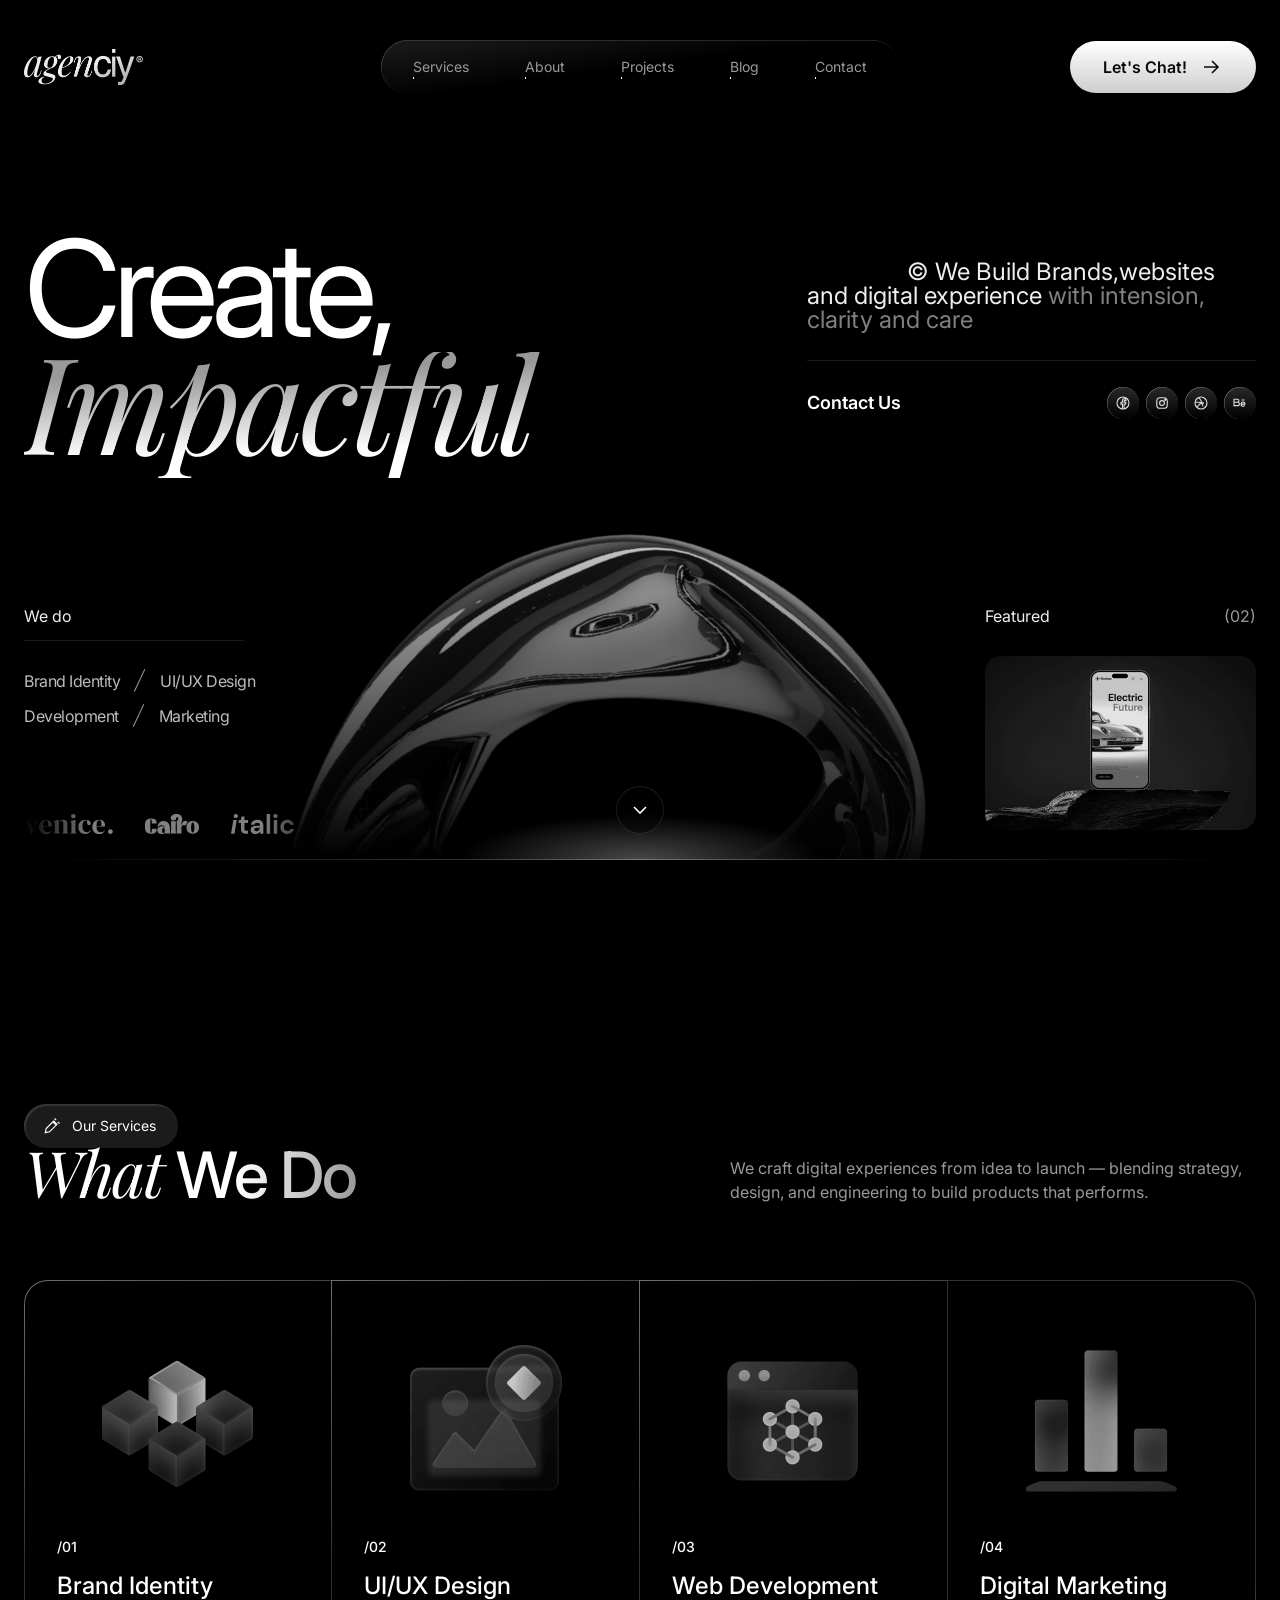
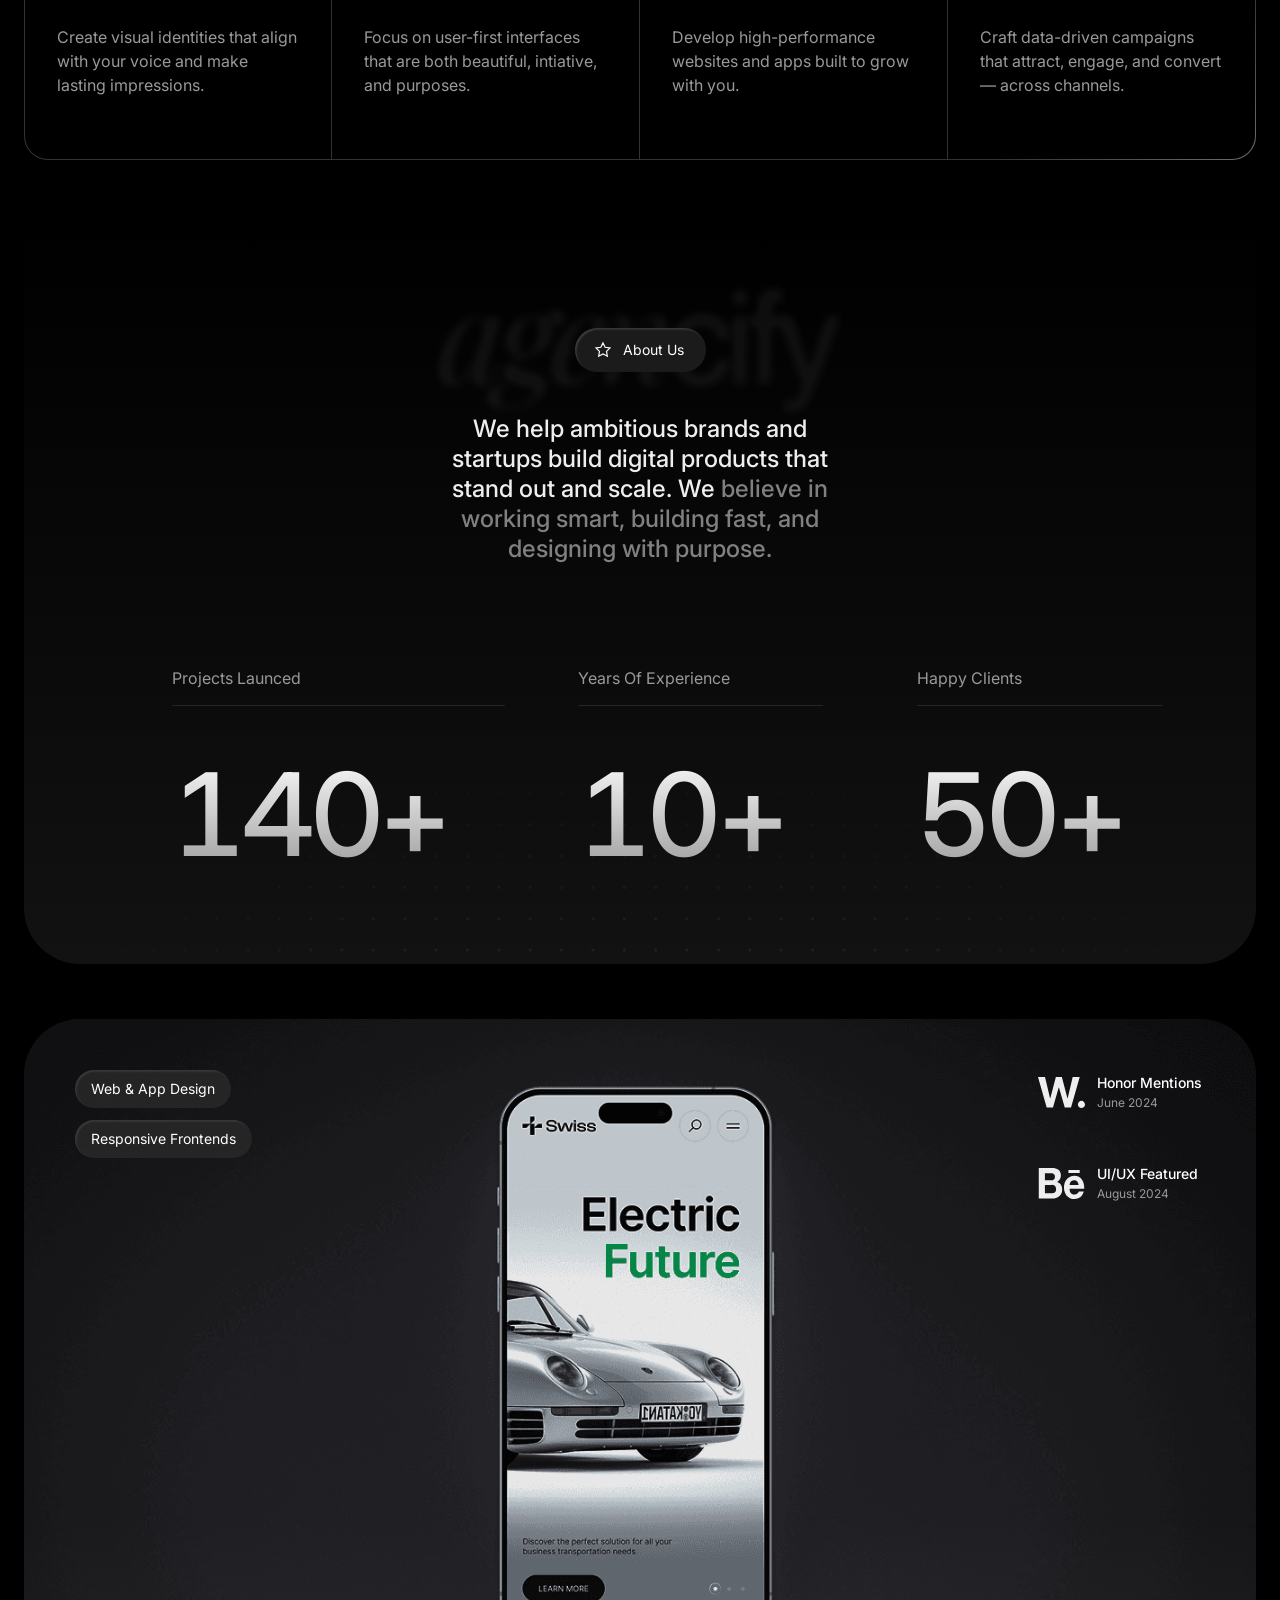
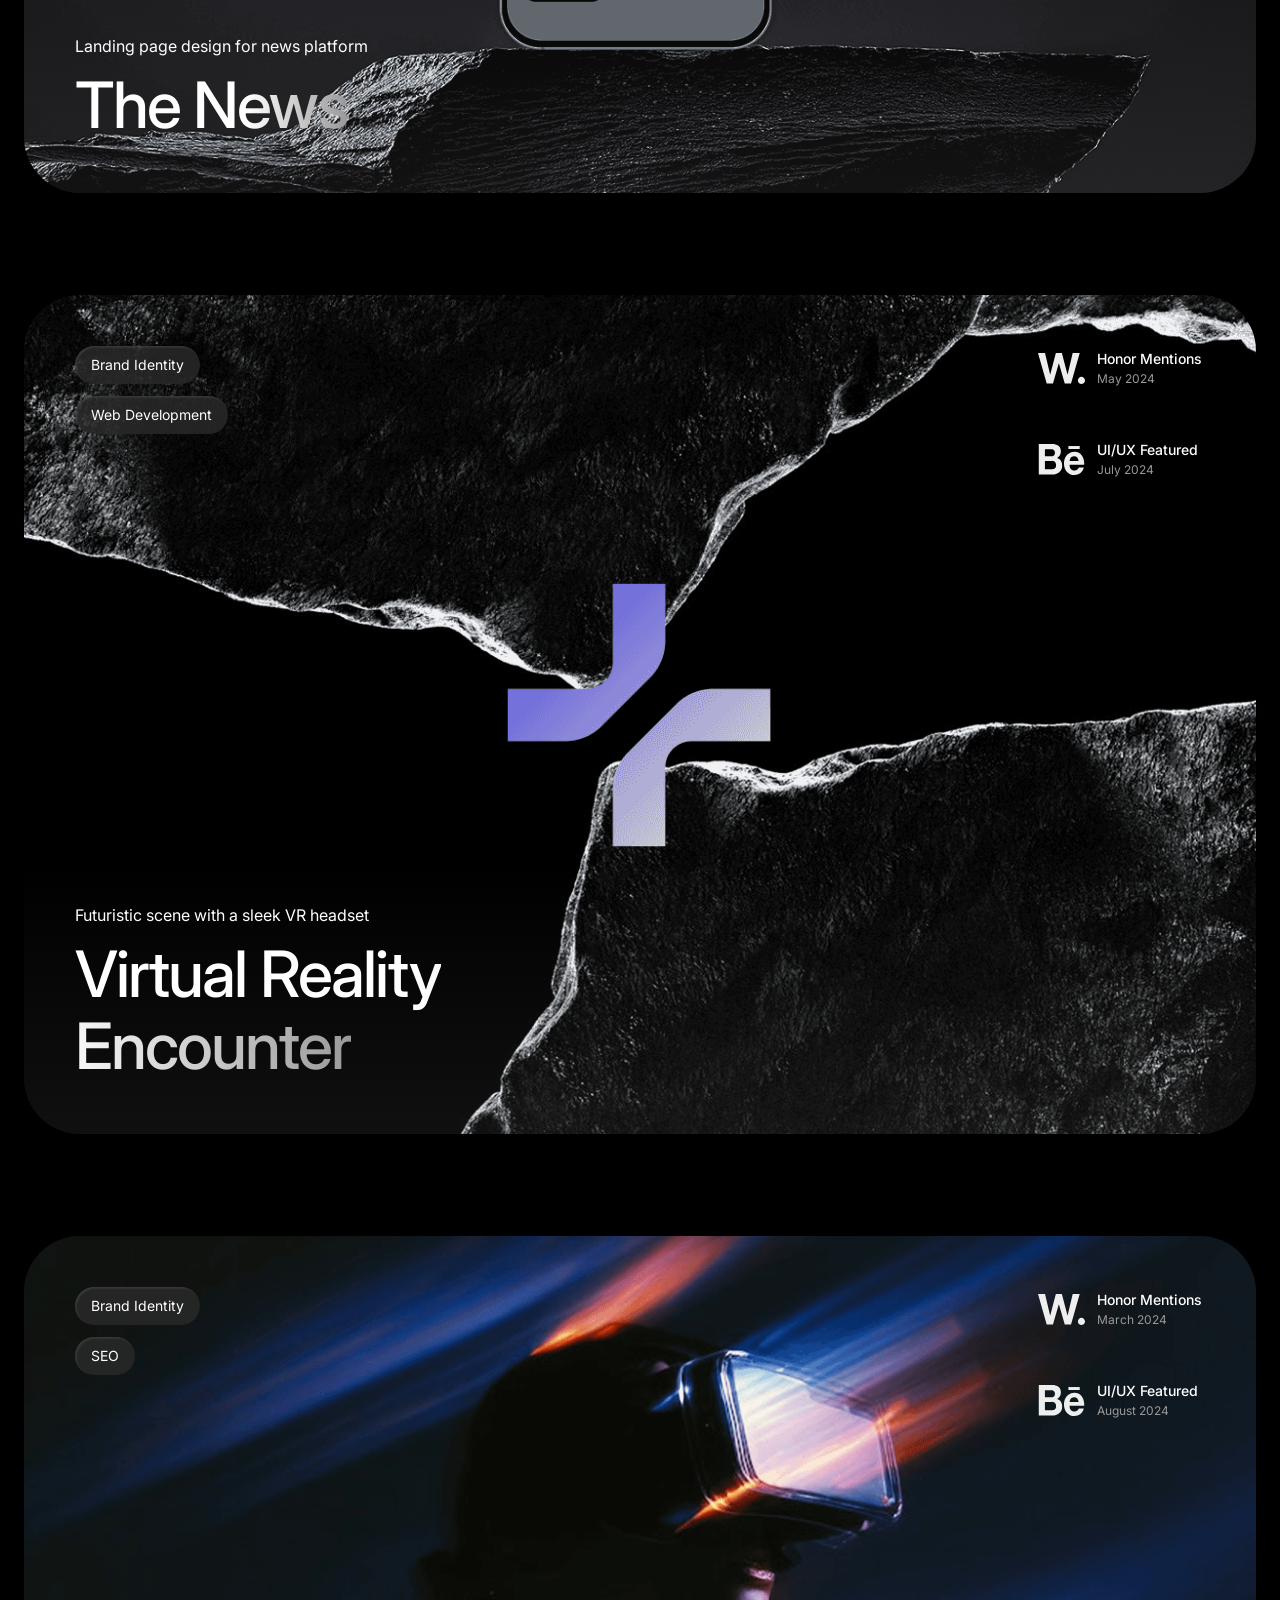
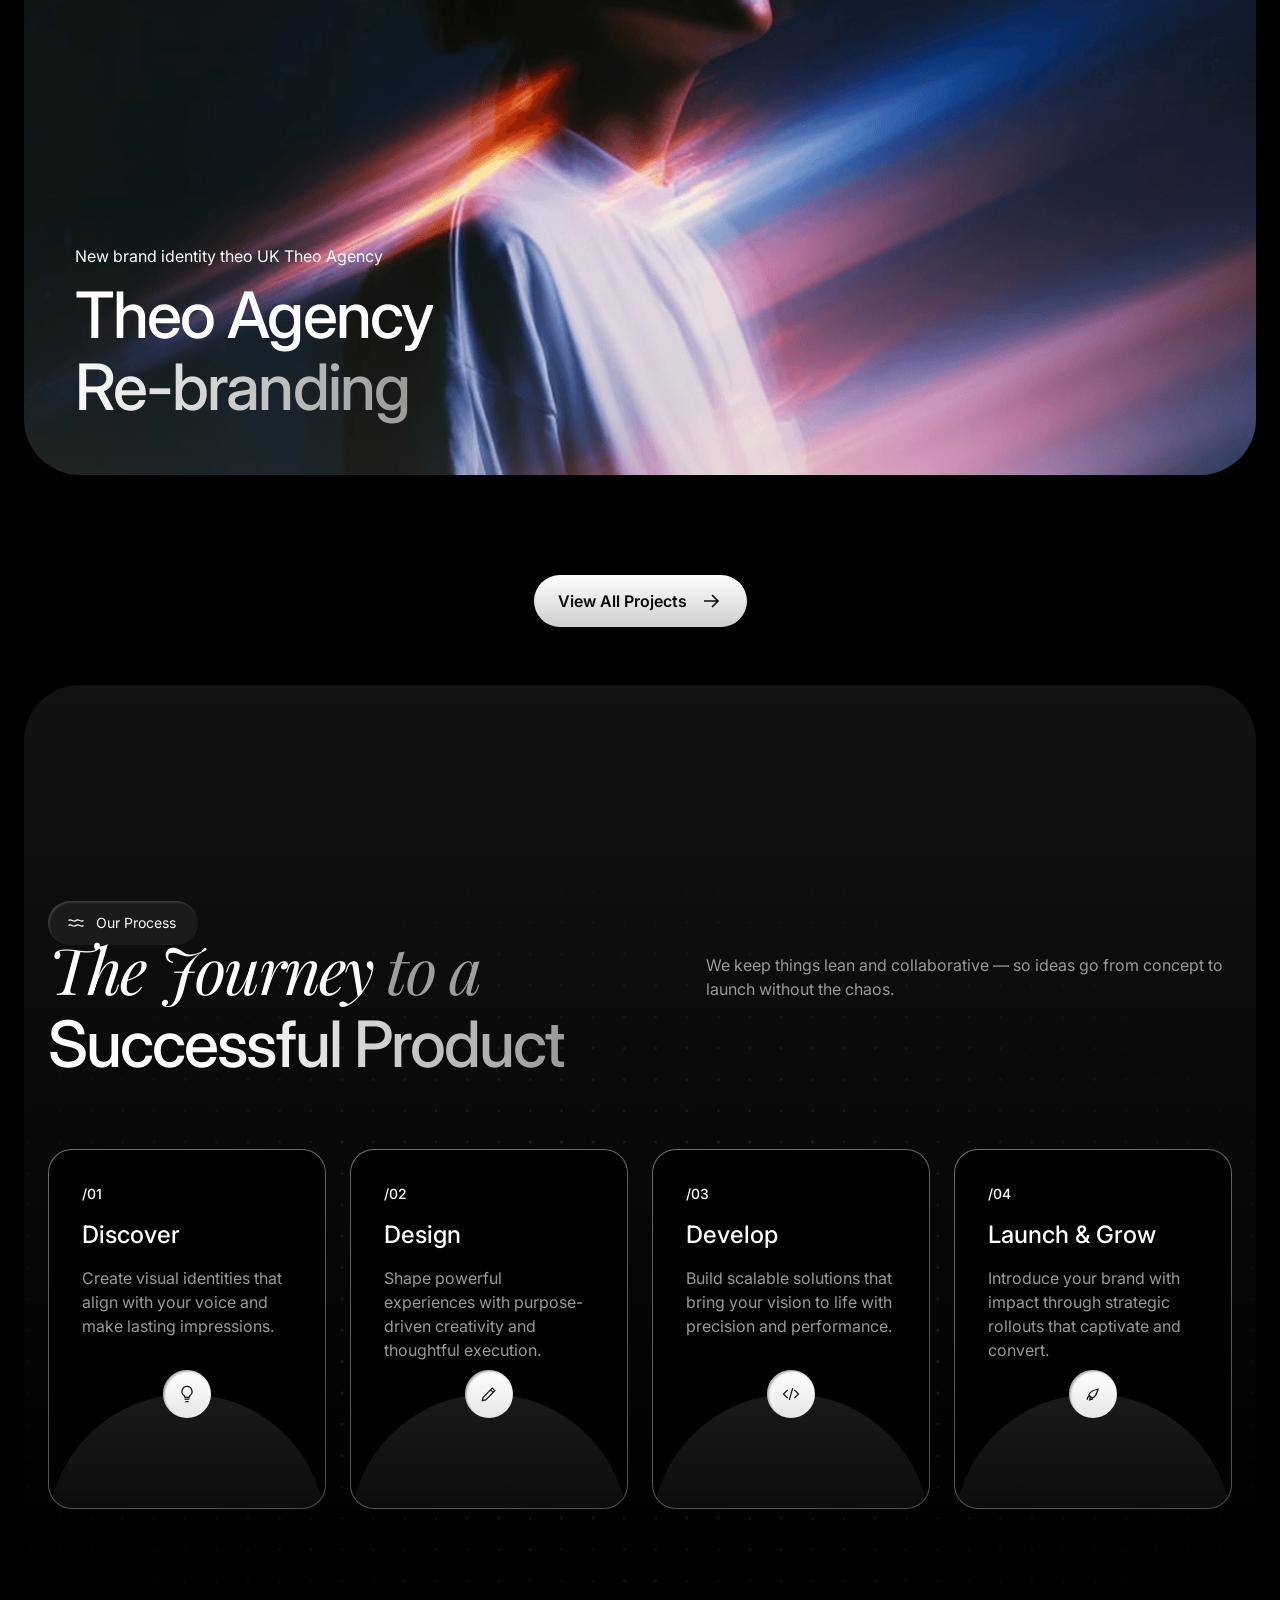
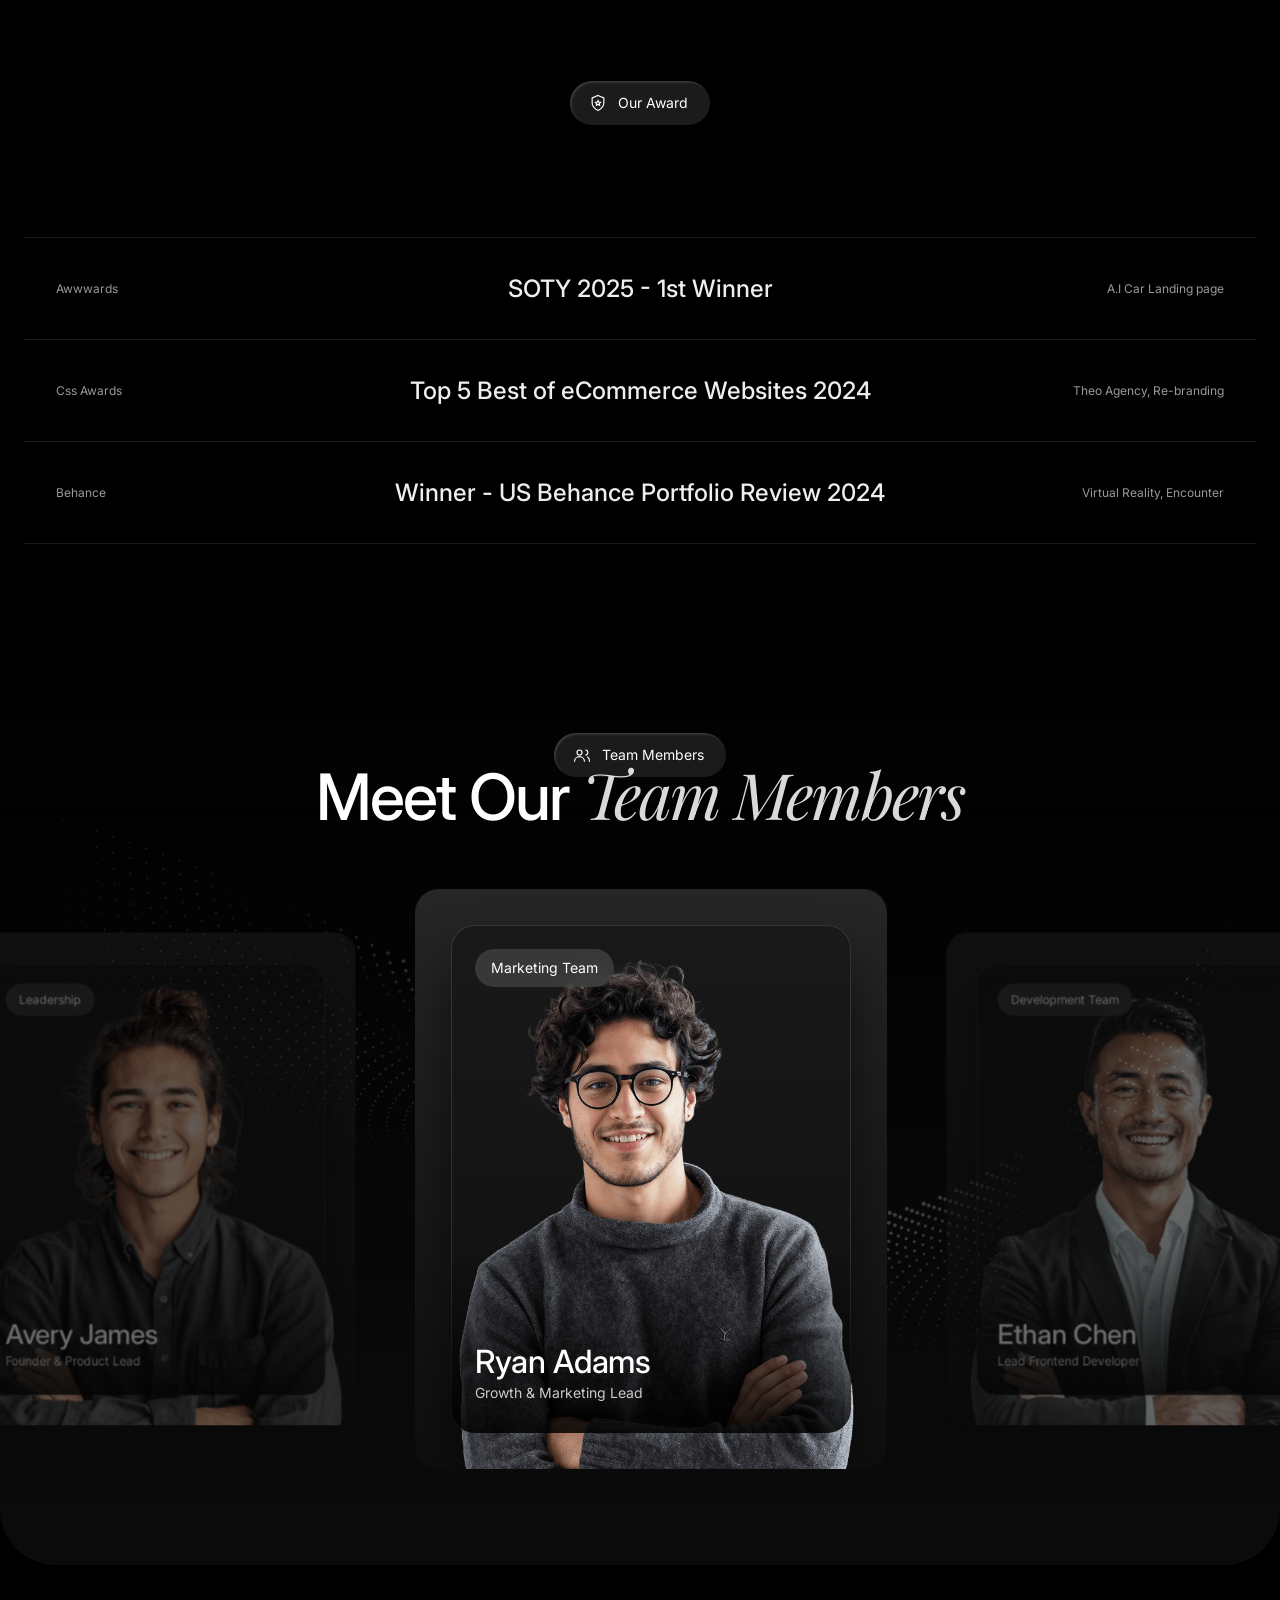
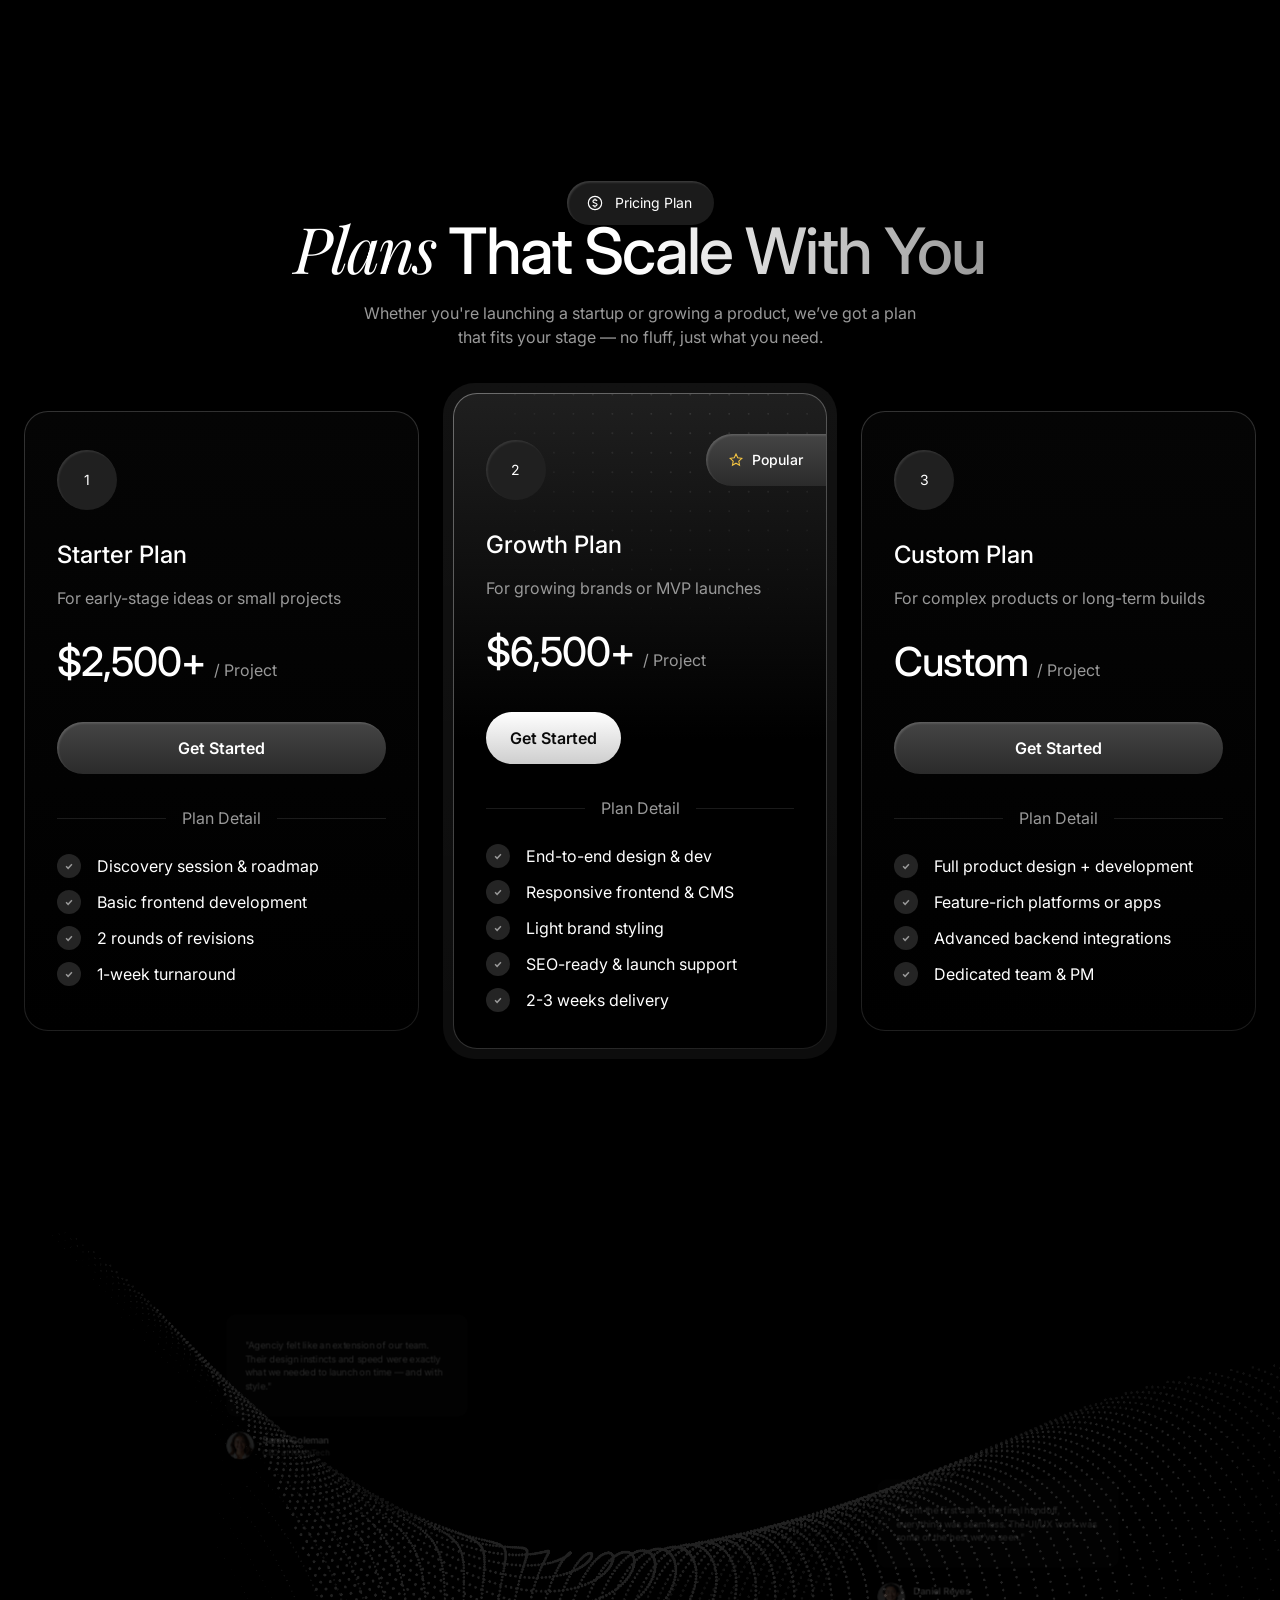
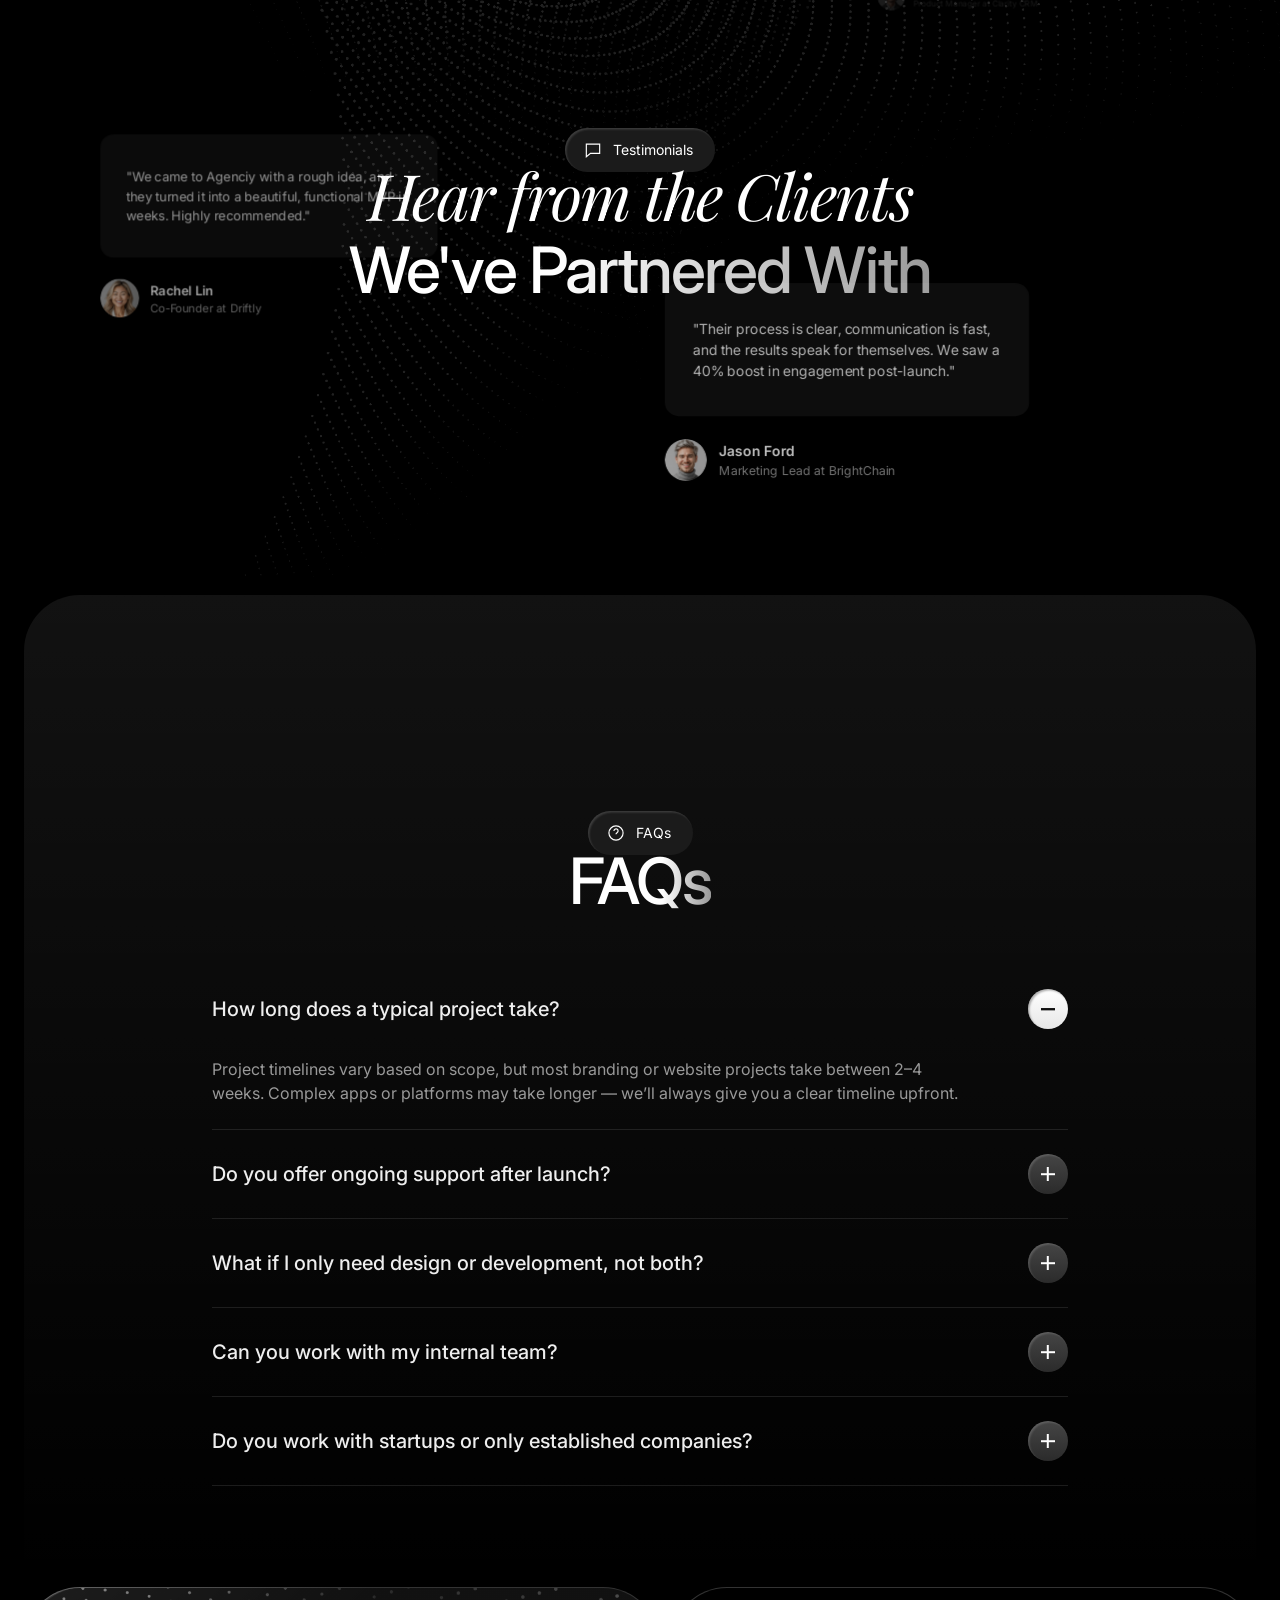
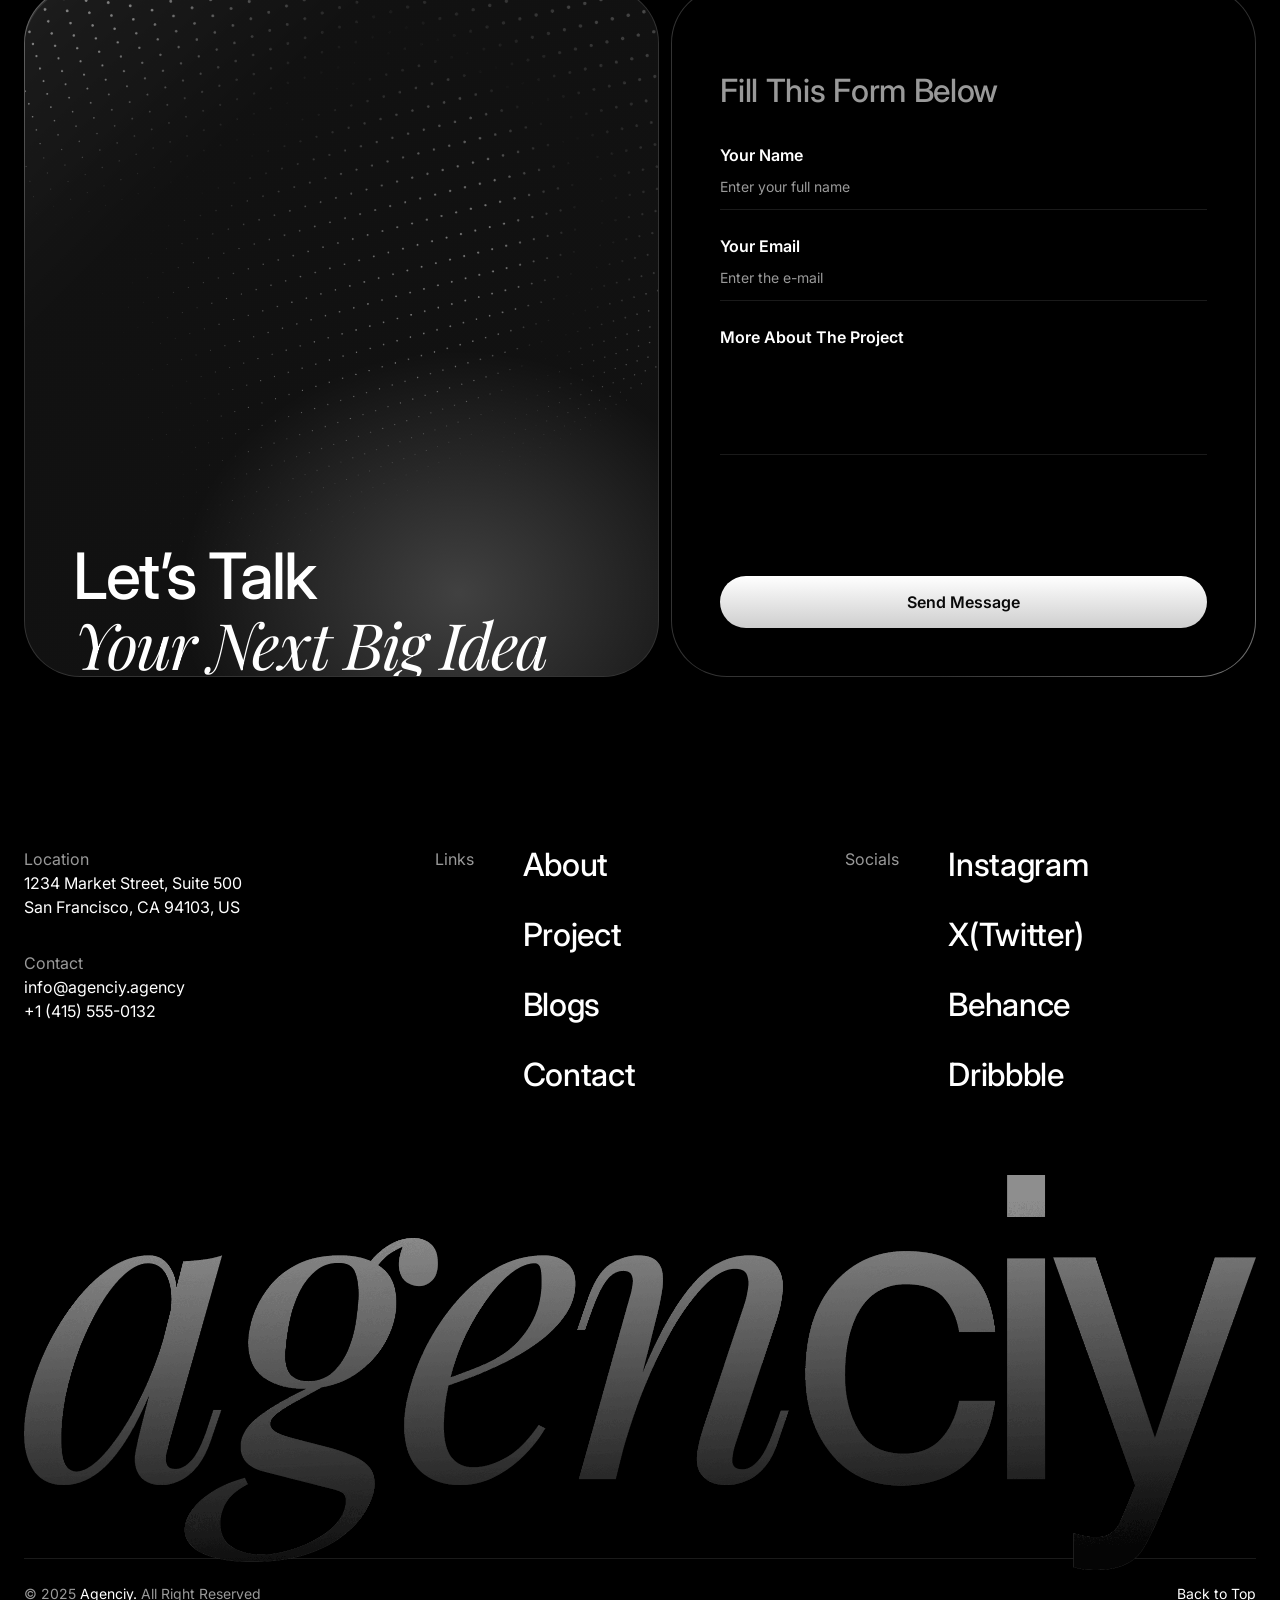
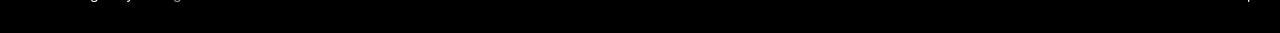
==== commit a4a953e1: "Match original motion and layout: scroll reveals, hero text/counters, testimonial scrub, team drag, " ====
--- a/index.html
+++ b/index.html
@@ -9,17 +9,18 @@
 <link rel="preconnect" href="https://fonts.googleapis.com">
 <link rel="preconnect" href="https://fonts.gstatic.com" crossorigin>
 <link href="https://fonts.googleapis.com/css2?family=Inter:wght@300;400;500;600&family=Playfair+Display:ital,wght@1,400;1,500&display=swap" rel="stylesheet">
+<script>document.documentElement.classList.add("js")</script>
 <link rel="stylesheet" href="styles.css">
 </head>
 <body>
 
-<!-- NAV -->
+<!-- NAV (absolute: scrolls away with the page, like the original) -->
 <header class="nav">
   <a href="index.html" class="nav__logo"><img src="img/logo.png" alt="agenciy"></a>
   <nav class="nav__pill">
-    <a href="index.html#services">Services</a><a href="about.html">About</a><a href="projects.html">Projects</a><a href="blogs.html">Blog</a><a href="contact.html">Contact</a>
+    <a href="index.html#services"><span>Services</span><i></i></a><a href="about.html"><span>About</span><i></i></a><a href="projects.html"><span>Projects</span><i></i></a><a href="blogs.html"><span>Blog</span><i></i></a><a href="contact.html"><span>Contact</span><i></i></a>
   </nav>
-  <a href="contact.html" class="btn btn--light nav__cta">Let's Chat! <svg width="18" height="18" viewBox="0 0 24 24" fill="none" stroke="currentColor" stroke-width="1.8"><path d="M5 12h14M13 6l6 6-6 6"/></svg></a>
+  <a href="contact.html" class="btn btn--light nav__cta"><span>Let's Chat!</span><svg width="24" height="24" viewBox="0 0 24 24" fill="none" stroke="currentColor" stroke-width="1.6"><path d="M5 12h14M13 6l6 6-6 6"/></svg></a>
   <button class="nav__burger" aria-label="Menu"><span></span><span></span></button>
 </header>
 
@@ -27,91 +28,105 @@
 <section class="hero" id="top">
   <video class="hero__video" src="img/hero.mp4" autoplay muted loop playsinline></video>
   <div class="hero__shade"></div>
-  <h1 class="hero__title"><span>Create,</span><em>Impactful</em></h1>
-  <div class="hero__side">
-    <p>© We Build Brands,websites and digital experience with intension, clarity and care</p>
-    <div class="hero__contact">
-      <a href="#contact">Contact Us</a>
-      <div class="socials">
-        <a href="#" aria-label="Dribbble"><svg viewBox="0 0 24 24" fill="none" stroke="currentColor" stroke-width="1.5"><circle cx="12" cy="12" r="9"/><path d="M5 8c5 1 9 0 13-3M3.5 13c6-1 11 0 14 6M9 3c3 5 5 10 5 18"/></svg></a>
-        <a href="#" aria-label="Instagram"><svg viewBox="0 0 24 24" fill="none" stroke="currentColor" stroke-width="1.5"><rect x="4" y="4" width="16" height="16" rx="5"/><circle cx="12" cy="12" r="3.5"/><circle cx="17" cy="7" r=".6" fill="currentColor"/></svg></a>
-        <a href="#" aria-label="Dribbble"><svg viewBox="0 0 24 24" fill="none" stroke="currentColor" stroke-width="1.5"><circle cx="12" cy="12" r="9"/><path d="M8 5c4 3 6 8 8 14M4 12c5 0 10-1 15 2M8 19c1-5 4-9 9-11"/></svg></a>
-        <a href="#" aria-label="Behance"><svg viewBox="0 0 24 24" fill="none" stroke="currentColor" stroke-width="1.5"><rect x="4" y="4" width="16" height="16" rx="5"/><path d="M8 10h3a1.5 1.5 0 010 3H8zm0 3h3.3a1.5 1.5 0 010 3H8zM14 10h3.5M14 13.5c0-1.5 1-2 2-2s2 .7 2 2h-4c0 1.5 1 2 2 2"/></svg></a>
+  <img class="hero__ball" src="img/ball.svg" alt="">
+  <div class="hero__glow"></div>
+  <div class="hero__wrap">
+    <h1 class="hero__title in-load" style="--d:0s"><span>Create,</span><em>Impactful</em></h1>
+    <div class="hero__r">
+      <p class="hero__p in-load" style="--d:.25s" data-hero-reveal>© We Build Brands,websites and digital experience with intension, clarity and care</p>
+      <div class="hero__contact in-load" style="--d:.45s">
+        <a href="contact.html">Contact Us</a>
+        <div class="socials">
+          <a href="#" aria-label="Facebook"><i></i><svg viewBox="0 0 24 24" fill="none" stroke="currentColor" stroke-width="1.5"><circle cx="12" cy="12" r="8"/><path d="M13.500 20v-6.500h2l.4-2.500h-2.400V9.700c0-.7.300-1.200 1.300-1.200h1.200V6.400A12 12 0 0014.300 6c-1.800 0-3 1.100-3 3v2h-2v2.500h2V20"/></svg></a>
+          <a href="#" aria-label="Instagram"><i></i><svg viewBox="0 0 24 24" fill="none" stroke="currentColor" stroke-width="1.5"><rect x="5" y="5" width="14" height="14" rx="4.500"/><circle cx="12" cy="12" r="3.200"/><circle cx="16.200" cy="7.800" r=".7" fill="currentColor"/></svg></a>
+          <a href="#" aria-label="Dribbble"><i></i><svg viewBox="0 0 24 24" fill="none" stroke="currentColor" stroke-width="1.5"><circle cx="12" cy="12" r="8"/><path d="M8.500 4.500c3 2.500 5 6 6 12M4.200 11c4 .3 8-.5 11.500 1.700M7 18.200c1-3.500 4-6 9-6.500"/></svg></a>
+          <a href="#" aria-label="Behance"><i></i><svg viewBox="0 0 24 24" fill="none" stroke="currentColor" stroke-width="1.5"><path d="M4 7h4.500a2 2 0 010 4H4zm0 4h5a2.200 2.200 0 010 4.500H4zM14 8h4M13.500 13.500h5c0-1.800-1-2.800-2.500-2.800s-2.500 1-2.500 2.800 1 2.800 2.500 2.800c1 0 1.800-.5 2.200-1.200"/></svg></a>
+        </div>
       </div>
     </div>
-  </div>
-  <div class="hero__we">
-    <small>We do</small>
-    <p>Brand Identity <i>/</i> UI/UX Design<br>Development <i>/</i> Marketing</p>
-  </div>
-  <div class="hero__featured">
-    <div class="hero__featured-top"><small>Featured</small><small>(02)</small></div>
-    <img src="img/project-news.png" alt="Featured project">
+    <div class="hero__we in-load" style="--d:.1s">
+      <b>We do</b>
+      <p><span>Brand Identity</span><u></u><span>UI/UX Design</span></p>
+      <p><span>Development</span><u></u><span>Marketing</span></p>
+      <div class="marquee"><div class="marquee__track"><img src="img/logo-venice.svg" alt=""><img src="img/logo-cairo.svg" alt=""><img src="img/logo-italic.svg" alt=""><img src="img/logo-theo.svg" alt=""><img src="img/logo-hues.svg" alt=""><img src="img/logo-venice.svg" alt=""><img src="img/logo-cairo.svg" alt=""><img src="img/logo-italic.svg" alt=""><img src="img/logo-theo.svg" alt=""><img src="img/logo-hues.svg" alt=""></div></div>
+    </div>
+    <div class="hero__feat in-load" style="--d:.3s"><div><span>Featured</span><span>(02)</span></div><img src="img/featured.png" alt="Featured project"></div>
+    <a href="#services" class="hero__down" aria-label="Scroll down"><svg width="24" height="24" viewBox="0 0 24 24" fill="none" stroke="currentColor" stroke-width="1.6"><path d="M6 9l6 6 6-6"/></svg></a>
   </div>
 </section>
 
 <!-- SERVICES -->
-<section class="section" id="services">
-  <div class="head head--split">
+<section class="services-sec" id="services">
+  <div class="wrap head head--split" data-reveal>
     <div>
-      <span class="chip chip--abs"><svg width="16" height="16" viewBox="0 0 24 24" fill="none" stroke="currentColor" stroke-width="1.5"><path d="M12 3l2.5 6 6.5.5-5 4.3 1.6 6.4L12 17l-5.600 3.200L8 13.800 3 9.500 9.500 9z"/></svg>Services</span>
+      <span class="chip"><svg width="20" height="20" viewBox="0 0 24 24" fill="none" stroke="currentColor" stroke-width="1.4"><path d="M4 20l5-1 9-9-4-4-9 9zM13 7l4 4M15 3l2 2M19 7l2 2"/></svg>Our Services</span>
       <h2 class="h2"><em>What</em> <span class="grad">We Do</span></h2>
     </div>
     <p class="muted head__p">We craft digital experiences from idea to launch — blending strategy, design, and engineering to build products that performs.</p>
   </div>
-  <div class="services reveal">
-    <article><img src="img/svc-1.png" alt=""><span>/01</span><h3>Brand Identity</h3><p>Create visual identities that align with your voice and make lasting impressions.</p></article>
-    <article><img src="img/svc-2.png" alt=""><span>/02</span><h3>UI/UX Design</h3><p>Focus on user-first interfaces that are both beautiful, intiative, and purposes.</p></article>
-    <article><img src="img/svc-3.png" alt=""><span>/03</span><h3>Web Development</h3><p>Develop high-performance websites and apps built to grow with you.</p></article>
-    <article><img src="img/svc-4.png" alt=""><span>/04</span><h3>Digital Marketing</h3><p>Craft data-driven campaigns that attract, engage, and convert — across channels.</p></article>
+  <div class="wrap services">
+    <article><i class="hv"></i><img class="hv-img" src="img/svc-hover.svg" alt=""><img class="ico" src="img/svc-1.png" alt=""><span>/01</span><h3>Brand Identity</h3><p>Create visual identities that align with your voice and make lasting impressions.</p></article>
+    <article><i class="hv"></i><img class="hv-img" src="img/svc-hover.svg" alt=""><img class="ico" src="img/svc-2.png" alt=""><span>/02</span><h3>UI/UX Design</h3><p>Focus on user-first interfaces that are both beautiful, intiative, and purposes.</p></article>
+    <article><i class="hv"></i><img class="hv-img" src="img/svc-hover.svg" alt=""><img class="ico" src="img/svc-3.png" alt=""><span>/03</span><h3>Web Development</h3><p>Develop high-performance websites and apps built to grow with you.</p></article>
+    <article><i class="hv"></i><img class="hv-img" src="img/svc-hover.svg" alt=""><img class="ico" src="img/svc-4.png" alt=""><span>/04</span><h3>Digital Marketing</h3><p>Craft data-driven campaigns that attract, engage, and convert — across channels.</p></article>
   </div>
 </section>
 
 <!-- ABOUT -->
 <section class="about" id="about">
-  <span class="chip"><svg width="16" height="16" viewBox="0 0 24 24" fill="none" stroke="currentColor" stroke-width="1.5"><path d="M12 3l2.600 5.600 6.100.8-4.500 4.200 1.100 6.100L12 16.800 6.700 19.700l1.100-6.100L3.300 9.400l6.100-.8z"/></svg>About Us</span>
-  <p class="about__text" data-words>We help ambitious brands and startups build digital products that stand out and scale. We believe in working smart, building fast, and designing with purpose.</p>
+  <img class="about__wave" src="img/dotwave.svg" alt="">
+  <img class="about__ghost" src="img/ghost.png" alt="">
+  <span class="chip"><svg width="20" height="20" viewBox="0 0 24 24" fill="none" stroke="currentColor" stroke-width="1.4"><path d="M12 3.500l2.600 5.300 5.800.8-4.200 4.100 1 5.800-5.200-2.800-5.200 2.800 1-5.800-4.200-4.100 5.800-.8z"/></svg>About Us</span>
+  <p class="about__text" data-about>We help ambitious brands and startups build digital products that stand out and scale. We believe in working smart, building fast, and designing with purpose.</p>
   <div class="stats">
-    <div><small>Projects Launced</small><b data-count="140">140+</b></div>
-    <div><small>Years Of Experience</small><b data-count="10">10+</b></div>
-    <div><small>Happy Clients</small><b data-count="50">50+</b></div>
+    <div data-reveal data-scale="1" style="--d:0s"><small>Projects Launced</small><b data-count="140">140+</b></div>
+    <div data-reveal data-scale="1" style="--d:.12s"><small>Years Of Experience</small><b data-count="10">10+</b></div>
+    <div data-reveal data-scale="1" style="--d:.24s"><small>Happy Clients</small><b data-count="50">50+</b></div>
   </div>
 </section>
 
 <!-- PROJECTS -->
 <section class="projects" id="projects">
-  <article class="project reveal"><a class="project__link" href="project-the-news.html" aria-label="Open project"></a>
+  <article class="project">
+    <a class="project__link" href="project-the-news.html" aria-label="Open The News"></a>
     <img src="img/project-news.png" alt="Landing page design for news platform">
+    <div class="project__fade"></div>
     <div class="tags"><span>Web &amp; App Design</span><span>Responsive Frontends</span></div>
-    <div class="awards"><div><b>W.</b><p>Honor Mentions<small>June 2024</small></p></div><div><b>Bē</b><p>UI/UX Featured<small>August 2024</small></p></div></div>
+    <div class="awards"><div><img src="img/award-w.svg" alt="W."><p>Honor Mentions<small>June 2024</small></p></div><div><img src="img/award-be.svg" alt="Bē"><p>UI/UX Featured<small>August 2024</small></p></div></div>
     <div class="project__title"><p>Landing page design for news platform</p><h3>The <span class="grad">News</span></h3></div>
   </article>
-  <article class="project reveal"><a class="project__link" href="project-virtual-reality-encounter.html" aria-label="Open project"></a>
+  <article class="project project--tall">
+    <a class="project__link" href="project-virtual-reality-encounter.html" aria-label="Open Virtual Reality Encounter"></a>
     <img src="img/project-vr.png" alt="Futuristic scene with a sleek VR headset">
+    <div class="project__fade"></div>
     <div class="tags"><span>Brand Identity</span><span>Web Development</span></div>
-    <div class="awards"><div><b>W.</b><p>Honor Mentions<small>May 2024</small></p></div><div><b>Bē</b><p>UI/UX Featured<small>July 2024</small></p></div></div>
+    <div class="awards"><div><img src="img/award-w.svg" alt="W."><p>Honor Mentions<small>May 2024</small></p></div><div><img src="img/award-be.svg" alt="Bē"><p>UI/UX Featured<small>July 2024</small></p></div></div>
     <div class="project__title"><p>Futuristic scene with a sleek VR headset</p><h3>Virtual <span class="grad">Reality Encounter</span></h3></div>
   </article>
-  <article class="project reveal"><a class="project__link" href="project-theo-agency-re-branding.html" aria-label="Open project"></a>
+  <article class="project project--tall">
+    <a class="project__link" href="project-theo-agency-re-branding.html" aria-label="Open Theo Agency Re-branding"></a>
     <img src="img/project-theo.png" alt="New brand identity theo UK Theo Agency">
+    <div class="project__fade"></div>
     <div class="tags"><span>Brand Identity</span><span>SEO</span></div>
-    <div class="awards"><div><b>W.</b><p>Honor Mentions<small>March 2024</small></p></div><div><b>Bē</b><p>UI/UX Featured<small>August 2024</small></p></div></div>
-    <div class="project__title"><p>New brand identity theo UK Theo Agency</p><h3>Theo <span class="grad">Agency Re-branding</span></h3></div>
+    <div class="awards"><div><img src="img/award-w.svg" alt="W."><p>Honor Mentions<small>March 2024</small></p></div><div><img src="img/award-be.svg" alt="Bē"><p>UI/UX Featured<small>August 2024</small></p></div></div>
+    <div class="project__title"><p>New brand identity theo UK Theo Agency</p><h3>Theo <span class="grad">Agency<br>Re-branding</span></h3></div>
   </article>
-  <a href="projects.html" class="btn btn--light projects__all">View All Projects <svg width="18" height="18" viewBox="0 0 24 24" fill="none" stroke="currentColor" stroke-width="1.8"><path d="M5 12h14M13 6l6 6-6 6"/></svg></a>
-</section>
+  <a href="projects.html" class="btn btn--light projects__all">View All Projects <svg width="24" height="24" viewBox="0 0 24 24" fill="none" stroke="currentColor" stroke-width="1.6"><path d="M5 12h14M13 6l6 6-6 6"/></svg></a>
+</section>
+<div class="cursor" aria-hidden="true"><svg width="20" height="20" viewBox="0 0 24 24" fill="none" stroke="#111" stroke-width="1.6"><path d="M7 17L17 7M8 7h9v9"/></svg></div>
 
 <!-- PROCESS -->
-<section class="process section">
-  <div class="head head--split head--bottom">
+<section class="process">
+  <img class="process__wave" src="img/dotwave.svg" alt="">
+  <div class="wrap head head--split head--bottom" data-reveal>
     <div>
-      <span class="chip chip--abs"><svg width="16" height="16" viewBox="0 0 24 24" fill="none" stroke="currentColor" stroke-width="1.5"><path d="M4 7h16M4 12h16M4 17h10"/></svg>Our Process</span>
+      <span class="chip"><svg width="20" height="20" viewBox="0 0 24 24" fill="none" stroke="currentColor" stroke-width="1.4"><path d="M3 9c3-3 6 3 9 0s6 3 9 0M3 15c3-3 6 3 9 0s6 3 9 0"/></svg>Our Process</span>
       <h2 class="h2"><em>The Journey</em> <em class="soft">to a</em><br><span class="grad">Successful Product</span></h2>
     </div>
     <p class="muted head__p">We keep things lean and collaborative — so ideas go from concept to launch without the chaos.</p>
   </div>
-  <div class="steps">
-    <article><span>/01</span><h3>Discover</h3><p>Create visual identities that align with your voice and make lasting impressions.</p><i class="dome"><b><svg viewBox="0 0 24 24" fill="none" stroke="#111" stroke-width="1.5"><path d="M9 18h6M10 21h4M12 3a6 6 0 00-3.500 10.900c.6.5 1 1.200 1 2.100h5c0-.9.4-1.600 1-2.100A6 6 0 0012 3z"/></svg></b></i></article>
+  <div class="wrap steps">
+    <article><span>/01</span><h3>Discover</h3><p>Create visual identities that align with your voice and make lasting impressions.</p><i class="dome"><b><svg viewBox="0 0 24 24" fill="none" stroke="#111" stroke-width="1.5"><path d="M9 18h6M10 21h4M12 3a6 6 0 00-3.500 10.900c.6.500 1 1.200 1 2.100h5c0-.9.4-1.600 1-2.100A6 6 0 0012 3z"/></svg></b></i></article>
     <article><span>/02</span><h3>Design</h3><p>Shape powerful experiences with purpose-driven creativity and thoughtful execution.</p><i class="dome"><b><svg viewBox="0 0 24 24" fill="none" stroke="#111" stroke-width="1.5"><path d="M4 20l4-1 11-11-3-3L5 16zM14 7l3 3"/></svg></b></i></article>
     <article><span>/03</span><h3>Develop</h3><p>Build scalable solutions that bring your vision to life with precision and performance.</p><i class="dome"><b><svg viewBox="0 0 24 24" fill="none" stroke="#111" stroke-width="1.5"><path d="M8 7l-5 5 5 5M16 7l5 5-5 5M14 5l-4 14"/></svg></b></i></article>
     <article><span>/04</span><h3>Launch &amp; Grow</h3><p>Introduce your brand with impact through strategic rollouts that captivate and convert.</p><i class="dome"><b><svg viewBox="0 0 24 24" fill="none" stroke="#111" stroke-width="1.5"><path d="M5 19c0-3 1-4 3-5m3 3c3-1 5-3 7-11-8 2-10 4-11 7zM9 15l-1 4 4-1"/></svg></b></i></article>
@@ -120,21 +135,24 @@
 
 <!-- AWARDS -->
 <section class="awards-sec">
-  <span class="chip"><svg width="16" height="16" viewBox="0 0 24 24" fill="none" stroke="currentColor" stroke-width="1.5"><path d="M12 3l7 3v6c0 4-3 7-7 9-4-2-7-5-7-9V6z"/><path d="M12 9l1 2 2 .3-1.500 1.400.4 2-1.900-1-1.900 1 .4-2L9 11.300l2-.3z"/></svg>Our Award</span>
-  <div class="award-list">
-    <div><b>Awwwards</b><span>SOTY 2025 - 1st Winner</span><em>A.I Car Landing page</em></div>
-    <div><b>Css Awards</b><span>Top 5 Best of eCommerce Websites 2024</span><em>Theo Agency, Re-branding</em></div>
-    <div><b>Behance</b><span>Winner - US Behance Portfolio Review 2024</span><em>Virtual Reality, Encounter</em></div>
-    <div><b>Awwwards</b><span>Honor SOTD November, 2024</span><em>The News</em></div>
+  <span class="chip"><svg width="20" height="20" viewBox="0 0 24 24" fill="none" stroke="currentColor" stroke-width="1.4"><path d="M12 3l7 3v6c0 4-3 7-7 9-4-2-7-5-7-9V6z"/><path d="M12 9l1 2 2 .3-1.500 1.400.4 2-1.900-1-1.900 1 .4-2L9 11.300l2-.3z"/></svg>Our Award</span>
+  <div class="wrap award-list">
+    <div data-reveal data-y="140"><small>Awwwards</small><b>SOTY 2025 - 1st Winner</b><em>A.I Car Landing page</em></div>
+    <div data-reveal data-y="140"><small>Css Awards</small><b>Top 5 Best of eCommerce Websites 2024</b><em>Theo Agency, Re-branding</em></div>
+    <div data-reveal data-y="140"><small>Behance</small><b>Winner - US Behance Portfolio Review 2024</b><em>Virtual Reality, Encounter</em></div>
+    <div data-reveal data-y="140"><small>Awwwards</small><b>Honor SOTD November, 2024</b><em>The News</em></div>
   </div>
 </section>
 
 <!-- TEAM -->
 <section class="team">
-  <span class="chip"><svg width="16" height="16" viewBox="0 0 24 24" fill="none" stroke="currentColor" stroke-width="1.5"><circle cx="9" cy="9" r="3"/><path d="M3 20c0-3.500 2.700-6 6-6s6 2.500 6 6M16 6a3 3 0 010 6M18 14c2 .8 3 3 3 6"/></svg>Team Members</span>
-  <h2 class="h2 center">Meet Our <em>Team Members</em></h2>
-  <div class="team__track">
-    <div class="team__row">
+  <img class="team__bg" src="img/wave-1.png" alt="">
+  <div class="head head--center" data-reveal>
+    <span class="chip"><svg width="20" height="20" viewBox="0 0 24 24" fill="none" stroke="currentColor" stroke-width="1.4"><circle cx="9" cy="9" r="3"/><path d="M3 20c0-3.500 2.700-6 6-6s6 2.500 6 6M16 6a3 3 0 010 6M18 14c2 .8 3 3 3 6"/></svg>Team Members</span>
+    <h2 class="h2">Meet Our <em>Team Members</em></h2>
+  </div>
+  <div class="team__view" data-team>
+    <div class="team__track">
       <figure><img src="img/team-1.png" alt="Avery James"><span class="tag">Leadership</span><figcaption><b>Avery James</b><small>Founder &amp; Product Lead</small></figcaption></figure>
       <figure><img src="img/team-2.png" alt="Ryan Adams"><span class="tag">Marketing Team</span><figcaption><b>Ryan Adams</b><small>Growth &amp; Marketing Lead</small></figcaption></figure>
       <figure><img src="img/team-3.png" alt="Ethan Chen"><span class="tag">Development Team</span><figcaption><b>Ethan Chen</b><small>Lead Frontend Developer</small></figcaption></figure>
@@ -145,26 +163,27 @@
 </section>
 
 <!-- PRICING -->
-<section class="section pricing">
-  <div class="head head--center">
-    <span class="chip"><svg width="16" height="16" viewBox="0 0 24 24" fill="none" stroke="currentColor" stroke-width="1.5"><path d="M12 3v18M16 7.500c-.8-1-2.200-1.500-4-1.500-2.200 0-4 1-4 2.800s1.800 2.400 4 3 4 1.200 4 3.200S14.200 18 12 18c-2 0-3.500-.6-4.400-1.800"/></svg>Pricing Plan</span>
-    <h2 class="h2"><em>Plans</em> That Scale <span class="grad">With You</span></h2>
-    <p class="muted">Whether you're launching a startup or growing a product, we’ve got a plan that fits your stage — no fluff, just what you need.</p>
+<section class="pricing">
+  <div class="head head--center" data-reveal>
+    <span class="chip"><svg width="20" height="20" viewBox="0 0 24 24" fill="none" stroke="currentColor" stroke-width="1.4"><circle cx="12" cy="12" r="8"/><path d="M14.500 9.500c-.5-.8-1.400-1.200-2.500-1.200-1.400 0-2.500.7-2.500 1.800s1.100 1.500 2.500 1.900 2.500.8 2.500 1.900-1.100 1.800-2.500 1.800c-1.200 0-2.100-.4-2.700-1.200M12 6.500v1.800M12 15.700v1.800"/></svg>Pricing Plan</span>
+    <h2 class="h2"><em>Plans</em> <span class="grad">That Scale With You</span></h2>
+    <p class="muted">Whether you're launching a startup or growing a product, we’ve got a plan  that fits your stage — no fluff, just what you need.</p>
   </div>
   <div class="plans">
     <article class="plan">
       <i class="num">1</i><h3>Starter Plan</h3><p class="muted">For early-stage ideas or small projects</p>
       <div class="price">$2,500+ <small>/ Project</small></div>
-      <a href="#contact" class="btn btn--dark">Get Started</a>
+      <a href="contact.html" class="btn btn--dark">Get Started</a>
       <div class="rule"><span>Plan Detail</span></div>
       <ul><li>Discovery session &amp; roadmap</li><li>Basic frontend development</li><li>2 rounds of revisions</li><li>1-week turnaround</li></ul>
     </article>
     <article class="plan plan--pop">
       <div class="plan__in">
-        <i class="num">2</i><span class="pop"><svg width="14" height="14" viewBox="0 0 24 24" fill="none" stroke="#f5c542" stroke-width="1.6"><path d="M12 3l2.600 5.600 6.100.8-4.500 4.200 1.100 6.100L12 16.800 6.700 19.700l1.100-6.100L3.300 9.400l6.100-.8z"/></svg>Popular</span>
+        <img class="plan__dots" src="img/plan-dots.svg" alt="">
+        <i class="num">2</i><span class="pop"><svg width="16" height="16" viewBox="0 0 24 24" fill="none" stroke="#f5c542" stroke-width="1.6"><path d="M12 3l2.600 5.600 6.100.8-4.500 4.200 1.100 6.100L12 16.800 6.700 19.700l1.100-6.100L3.300 9.400l6.100-.8z"/></svg>Popular</span>
         <h3>Growth Plan</h3><p class="muted">For growing brands or MVP launches</p>
         <div class="price">$6,500+ <small>/ Project</small></div>
-        <a href="#contact" class="btn btn--light">Get Started</a>
+        <a href="contact.html" class="btn btn--light">Get Started</a>
         <div class="rule"><span>Plan Detail</span></div>
         <ul><li>End-to-end design &amp; dev</li><li>Responsive frontend &amp; CMS</li><li>Light brand styling</li><li>SEO-ready &amp; launch support</li><li>2-3 weeks delivery</li></ul>
       </div>
@@ -172,69 +191,71 @@
     <article class="plan">
       <i class="num">3</i><h3>Custom Plan</h3><p class="muted">For complex products or long-term builds</p>
       <div class="price">Custom <small>/ Project</small></div>
-      <a href="#contact" class="btn btn--dark">Get Started</a>
+      <a href="contact.html" class="btn btn--dark">Get Started</a>
       <div class="rule"><span>Plan Detail</span></div>
       <ul><li>Full product design + development</li><li>Feature-rich platforms or apps</li><li>Advanced backend integrations</li><li>Dedicated team &amp; PM</li></ul>
     </article>
   </div>
 </section>
 
-<!-- TESTIMONIALS -->
+<!-- TESTIMONIALS (cards scale + fade with scroll) -->
 <section class="testi">
   <img class="testi__wave" src="img/wave-2.png" alt="">
-  <div class="head head--center">
-    <span class="chip"><svg width="16" height="16" viewBox="0 0 24 24" fill="none" stroke="currentColor" stroke-width="1.5"><path d="M4 5h16v11H9l-5 4z"/></svg>Testimonials</span>
+  <div class="testi__head head head--center" data-reveal>
+    <span class="chip"><svg width="20" height="20" viewBox="0 0 24 24" fill="none" stroke="currentColor" stroke-width="1.4"><path d="M4 5h16v11H9l-5 4z"/></svg>Testimonials</span>
     <h2 class="h2"><em>Hear from the Clients</em><br><span class="grad">We've Partnered With</span></h2>
   </div>
-  <div class="testi__grid">
-    <blockquote><p>"Agenciy felt like an extension of our team. Their design instincts and speed were exactly what we needed to launch on time — and with style."</p><cite><b>Sarah Coleman</b>CEO at NovaTech</cite></blockquote>
-    <blockquote><p>"From the first call to the final handoff, everything was seamless. The UI/UX work was some of the best we’ve seen."</p><cite><b>Daniel Reyes</b>Product Manager at Clarity CRM</cite></blockquote>
-    <blockquote><p>"We came to Agenciy with a rough idea, and they turned it into a beautiful, functional MVP in weeks. Highly recommended."</p><cite><b>Rachel Lin</b>Co-Founder at Driftly</cite></blockquote>
-    <blockquote><p>"Their process is clear, communication is fast, and the results speak for themselves. We saw a 40% boost in engagement post-launch."</p><cite><b>Jason Ford</b>Marketing Lead at BrightChain</cite></blockquote>
-  </div>
+  <div class="tcard tcard--1" data-tcard><blockquote><p>"Agenciy felt like an extension of our team. Their design instincts and speed were exactly what we needed to launch on time — and with style."</p></blockquote><cite><img src="img/av-1.png" alt=""><span><b>Sarah Coleman</b>CEO at NovaTech</span></cite></div>
+  <div class="tcard tcard--2" data-tcard><blockquote><p>"From the first call to the final handoff, everything was seamless. The UI/UX work was some of the best we’ve seen."</p></blockquote><cite><img src="img/av-2.png" alt=""><span><b>Daniel Reyes</b>Product Manager at Clarity CRM</span></cite></div>
+  <div class="tcard tcard--3" data-tcard><blockquote><p>"We came to Agenciy with a rough idea, and they turned it into a beautiful, functional MVP in weeks. Highly recommended."</p></blockquote><cite><img src="img/av-3.png" alt=""><span><b>Rachel Lin</b>Co-Founder at Driftly</span></cite></div>
+  <div class="tcard tcard--4" data-tcard><blockquote><p>"Their process is clear, communication is fast, and the results speak for themselves. We saw a 40% boost in engagement post-launch."</p></blockquote><cite><img src="img/av-4.png" alt=""><span><b>Jason Ford</b>Marketing Lead at BrightChain</span></cite></div>
 </section>
 
 <!-- FAQ -->
 <section class="faq">
-  <div class="head head--center">
-    <span class="chip"><svg width="16" height="16" viewBox="0 0 24 24" fill="none" stroke="currentColor" stroke-width="1.5"><circle cx="12" cy="12" r="9"/><path d="M9.500 9.500a2.500 2.500 0 114 2c-.9.6-1.500 1-1.500 2M12 17v.1"/></svg>FAQs</span>
+  <div class="head head--center" data-reveal>
+    <span class="chip"><svg width="20" height="20" viewBox="0 0 24 24" fill="none" stroke="currentColor" stroke-width="1.4"><circle cx="12" cy="12" r="8.500"/><path d="M9.500 9.500a2.500 2.500 0 114 2c-.9.600-1.500 1-1.500 2M12 16.500v.1"/></svg>FAQs</span>
     <h2 class="h2">FA<span class="grad">Qs</span></h2>
   </div>
-  <div class="faq__list">
-    <details open><summary>How long does a typical project take?<i></i></summary><p>Project timelines vary based on scope, but most branding or website projects take between 2–4 weeks. Complex apps or platforms may take longer — we’ll always give you a clear timeline upfront.</p></details>
-    <details><summary>Do you offer ongoing support after launch?<i></i></summary><p>Yes. We offer flexible support and maintenance plans after launch, covering updates, fixes and continued improvements.</p></details>
-    <details><summary>What if I only need design or development, not both?<i></i></summary><p>No problem — you can hire us for design only, development only, or the full end-to-end package.</p></details>
-    <details><summary>Can you work with my internal team?<i></i></summary><p>Absolutely. We regularly collaborate with in-house designers, developers and marketers.</p></details>
-    <details><summary>Do you work with startups or only established companies?<i></i></summary><p>Both. We work with early-stage startups and established companies alike.</p></details>
+  <div class="faq__list" data-reveal data-y="50">
+    <div class="qa open"><button class="qa__q" type="button" aria-expanded="true">How long does a typical project take?<i></i></button><div class="qa__a"><div><p>Project timelines vary based on scope, but most branding or website projects take between 2–4 weeks. Complex apps or platforms may take longer — we’ll always give you a clear timeline upfront.</p></div></div></div>
+    <div class="qa"><button class="qa__q" type="button" aria-expanded="false">Do you offer ongoing support after launch?<i></i></button><div class="qa__a"><div><p>Yes, we offer ongoing support after launch to ensure smooth operations and address any issues. We provide maintenance, updates, and troubleshooting as needed.</p></div></div></div>
+    <div class="qa"><button class="qa__q" type="button" aria-expanded="false">What if I only need design or development, not both?<i></i></button><div class="qa__a"><div><p>We can tailor our services to meet your specific needs, offering either design or development separately. You’ll get focused expertise on whichever service you require.</p></div></div></div>
+    <div class="qa"><button class="qa__q" type="button" aria-expanded="false">Can you work with my internal team?<i></i></button><div class="qa__a"><div><p>Absolutely, we can collaborate with your internal team to align on goals and ensure seamless integration. We're flexible in working alongside existing workflows.</p></div></div></div>
+    <div class="qa"><button class="qa__q" type="button" aria-expanded="false">Do you work with startups or only established companies?<i></i></button><div class="qa__a"><div><p>We work with both startups and established companies, providing tailored solutions for each. Whether you're just starting out or scaling up, we’ve got you covered.</p></div></div></div>
   </div>
 </section>
 
 <!-- CONTACT -->
 <section class="contact" id="contact">
-  <div class="contact__card contact__card--l">
-    <h2 class="h2">Let’s Talk<br><em>Your Next Big Idea</em></h2>
-  </div>
-  <form class="contact__card contact__card--r" id="form">
+  <div class="contact__card contact__card--l" data-reveal data-x="-50" data-y="0">
+    <img class="contact__dots" src="img/dots.png" alt="">
+    <div class="contact__glow"></div>
+    <h2 class="h2" data-reveal-self><span>Let’s Talk</span><em>Your Next Big Idea</em></h2>
+  </div>
+  <form class="contact__card contact__card--r" id="form" data-reveal data-x="-50" data-y="0" style="--d:.1s">
     <h3 class="muted">Fill This Form Below</h3>
     <label>Your Name<input type="text" placeholder="Enter your full name" required></label>
     <label>Your Email<input type="email" placeholder="Enter the e-mail" required></label>
     <label>More About The Project<textarea rows="3"></textarea></label>
-    <button class="btn btn--light" type="submit">Send Message</button>
+    <button class="btn btn--light" type="submit"><span>Send Message</span></button>
   </form>
 </section>
 
 <!-- FOOTER -->
 <footer class="footer">
-  <div class="footer__cols">
-    <div class="footer__info">
+  <div class="wrap footer__cols">
+    <div class="footer__info" data-reveal data-y="50">
       <small>Location</small><p>1234 Market Street, Suite 500<br>San Francisco, CA 94103, US</p>
       <small>Contact</small><p>info@agenciy.agency<br>+1 (415) 555-0132</p>
     </div>
-    <div class="footer__links"><small>Links</small><ul><li><a href="about.html">About</a></li><li><a href="projects.html">Project</a></li><li><a href="blogs.html">Blogs</a></li><li><a href="contact.html">Contact</a></li></ul></div>
-    <div class="footer__links"><small>Socials</small><ul><li><a href="#">Instagram</a></li><li><a href="#">X(Twitter)</a></li><li><a href="#">Behance</a></li><li><a href="#">Dribbble</a></li></ul></div>
-  </div>
-  <img class="footer__big" src="img/logo-big.png" alt="agenciy">
-  <div class="footer__bar"><span>© 2025 <b>Agenciy.</b> All Right Reserved</span><a href="#top">Back to Top</a></div>
+    <div class="footer__links" data-reveal data-y="50"><small>Links</small><ul><li><a href="about.html">About</a></li><li><a href="projects.html">Project</a></li><li><a href="blogs.html">Blogs</a></li><li><a href="contact.html">Contact</a></li></ul></div>
+    <div class="footer__links" data-reveal data-y="50"><small>Socials</small><ul><li><a href="#">Instagram</a></li><li><a href="#">X(Twitter)</a></li><li><a href="#">Behance</a></li><li><a href="#">Dribbble</a></li></ul></div>
+  </div>
+  <div class="wrap footer__bottom" data-reveal data-y="50">
+    <img class="footer__big" src="img/logo-big.png" alt="agenciy">
+    <div class="footer__bar"><span>© 2025 <b>Agenciy.</b> All Right Reserved</span><a href="#top">Back to Top</a></div>
+  </div>
 </footer>
 
 <script src="script.js"></script>
--- a/styles.css
+++ b/styles.css
@@ -1,322 +1,406 @@
+/* Agenciy – values measured from the original at 1512px wide */
 :root{
-  --bg:#000;--fg:#fff;--muted:rgba(255,255,255,.5);--line:rgba(255,255,255,.12);
-  --card:#0a0a0a;--pad:72px;--r:28px;
+  --bg:#000;--tx:#eee;--mu:#999;--line:rgba(255,255,255,.1);
   --sans:'Inter',system-ui,sans-serif;--serif:'Playfair Display',serif;
+  --ease:cubic-bezier(.22,.8,.3,1);
+  color-scheme:dark;
 }
 *{box-sizing:border-box;margin:0;padding:0}
-html{scroll-behavior:smooth;overflow-x:clip}
-body{overflow-x:clip}
-body{background:var(--bg);color:var(--fg);font-family:var(--sans);font-weight:400;line-height:1.4;-webkit-font-smoothing:antialiased}
+html{overflow-x:clip}
+body{background:var(--bg);color:#fff;font:400 16px/24px var(--sans);overflow-x:clip;-webkit-font-smoothing:antialiased}
 img{display:block;max-width:100%}
 a{color:inherit;text-decoration:none}
 ul{list-style:none}
+button{font:inherit;color:inherit;background:none;border:0;cursor:pointer}
 em{font-family:var(--serif);font-style:italic;font-weight:400}
-.muted{color:var(--muted)}
-.center{text-align:center}
-.grad{background:linear-gradient(90deg,#fff 30%,rgba(255,255,255,.35));-webkit-background-clip:text;background-clip:text;color:transparent}
-.h2{font-size:clamp(40px,5vw,72px);font-weight:500;letter-spacing:-.03em;line-height:1.05}
-.h2 em{font-size:1.05em;letter-spacing:-.02em}
-.h2 em.soft{opacity:.55}
-
-.btn{display:inline-flex;align-items:center;justify-content:center;gap:10px;height:52px;padding:0 26px;border-radius:999px;font-size:15px;font-weight:500;transition:transform .25s,opacity .25s;border:0;cursor:pointer;font-family:inherit}
-.btn:hover{transform:translateY(-2px)}
-.btn--light{background:linear-gradient(180deg,#fff,#d9d9d9);color:#111}
-.btn--dark{background:linear-gradient(180deg,#3a3a3a,#1c1c1c);color:#fff;width:100%}
-.chip{display:inline-flex;align-items:center;gap:8px;padding:10px 18px;border-radius:999px;background:#161616;border:1px solid var(--line);font-size:13px}
-.tag{display:inline-block;padding:7px 14px;border-radius:999px;background:rgba(255,255,255,.14);backdrop-filter:blur(10px);font-size:12px}
-
-/* nav */
-.nav{position:fixed;top:0;left:0;right:0;z-index:50;display:flex;align-items:center;justify-content:space-between;padding:32px var(--pad)}
-.nav__logo img{height:34px;width:auto}
-.nav__pill{position:absolute;left:50%;transform:translateX(-50%);display:flex;gap:6px;padding:14px 22px;border-radius:999px;background:rgba(10,10,10,.7);border:1px solid var(--line);backdrop-filter:blur(14px)}
-.nav__pill a{padding:0 16px;font-size:14px;color:rgba(255,255,255,.85);transition:color .2s}
-.nav__pill a:hover{color:#fff}
-.nav__burger{display:none;background:#161616;border:1px solid var(--line);width:46px;height:46px;border-radius:50%;flex-direction:column;gap:6px;align-items:center;justify-content:center;cursor:pointer}
+.muted{color:var(--mu)}
+.wrap{width:min(1368px,100% - 48px);margin-inline:auto}
+.grad{background:linear-gradient(90deg,#fff 35%,#999);-webkit-background-clip:text;background-clip:text;color:transparent}
+.h2{font-size:64px;line-height:72px;font-weight:500;letter-spacing:-1.92px}
+.h2 em{font-weight:400;line-height:1}
+.team .head--center .h2{margin-top:-16px}
+.h2 em.soft{opacity:.6}
+
+/* buttons: light <-> dark swap on hover */
+.btn{position:relative;isolation:isolate;overflow:hidden;display:inline-flex;align-items:center;justify-content:center;gap:12px;height:52px;padding:0 24px;border-radius:100px;font-size:16px;line-height:24px;font-weight:600;transition:color .35s,box-shadow .35s;cursor:pointer;border:0}
+.btn::before{content:"";position:absolute;inset:0;z-index:-1;opacity:0;transition:opacity .35s}
+.btn--light{background:linear-gradient(#fff,#cecece);color:#0a0a0a}
+.btn--light::before{background:linear-gradient(#262626,#0a0a0a);box-shadow:inset 1.5px 1.5px 2px rgba(255,255,255,.18)}
+.btn--light:hover{color:#fff;box-shadow:0 0 0 1px rgba(255,255,255,.14)}
+.btn--dark{background:linear-gradient(#454545,#2b2b2b);box-shadow:inset 1.5px 1.5px 2px rgba(255,255,255,.15);color:#fff;width:100%}
+.btn--dark::before{background:linear-gradient(#fff,#cecece)}
+.btn--dark:hover{color:#0a0a0a}
+.btn:hover::before{opacity:1}
+.chip{display:inline-flex;align-items:center;gap:10px;height:44px;padding:0 22px 0 18px;border-radius:100px;background:#1b1b1b;box-shadow:inset 1.5px 1.5px 2px rgba(255,255,255,.15);font-size:14px;line-height:20px}
+
+/* ---------- nav (absolute, scrolls with page) ---------- */
+.nav{position:absolute;top:40px;left:0;right:0;z-index:30;width:min(1368px,100% - 48px);margin-inline:auto;height:54px;display:flex;align-items:center;justify-content:space-between}
+.nav__logo img{height:36px;width:auto}
+.nav__pill{position:absolute;left:50%;transform:translateX(-50%);height:54px;padding:0 32px;display:flex;align-items:center;gap:56px;border-radius:100px;background:linear-gradient(-7.7deg,#000 50%,#292929 124%);box-shadow:inset .5px .5px 0 rgba(134,134,134,.5)}
+.nav__pill a{position:relative;font-size:14px;line-height:20px;color:var(--mu);transition:color .3s}
+.nav__pill a i{position:absolute;left:0;bottom:-2px;height:2px;width:1px;background:#fff;transition:width .35s var(--ease)}
+.nav__pill a:hover,.nav__pill a.on{color:var(--tx)}
+.nav__pill a:hover i,.nav__pill a.on i{width:100%}
+.nav__cta{width:186px}
+.nav__burger{display:none;width:46px;height:46px;border-radius:50%;background:#1b1b1b;flex-direction:column;gap:6px;align-items:center;justify-content:center}
 .nav__burger span{width:18px;height:1.5px;background:#fff}
 
-/* hero */
-.hero{position:relative;height:900px;overflow:hidden;border-bottom:1px solid var(--line)}
-.hero__video{position:absolute;inset:0;width:100%;height:100%;object-fit:cover;opacity:.9}
-.hero__shade{position:absolute;inset:0;background:linear-gradient(180deg,rgba(0,0,0,.45),rgba(0,0,0,.1) 40%,#000 100%)}
-.hero__title{position:absolute;left:var(--pad);top:200px;font-weight:500;line-height:.92;letter-spacing:-.04em;font-size:clamp(70px,9.2vw,140px)}
-.hero__title span{display:block;color:rgba(255,255,255,.35)}
-.hero__title em{display:block;font-size:1.12em;margin-top:-.02em;color:rgba(255,255,255,.3);letter-spacing:-.03em}
-.hero__side{position:absolute;right:var(--pad);top:250px;width:min(460px,34vw)}
-.hero__side p{font-size:clamp(17px,1.5vw,22px);line-height:1.1;color:rgba(255,255,255,.5);text-align:right;margin-bottom:46px}
-.hero__contact{display:flex;justify-content:space-between;align-items:center;padding-top:26px;border-top:1px solid var(--line);color:rgba(255,255,255,.55)}
-.hero__contact>a{font-size:16px;font-weight:500}
-.socials{display:flex;gap:12px}
-.socials a{width:26px;height:26px;display:grid;place-items:center;border-radius:50%;border:1px solid var(--line)}
-.socials svg{width:14px}
-.hero__we{position:absolute;left:var(--pad);bottom:150px;font-size:13px;color:rgba(255,255,255,.18)}
-.hero__we small{display:block;margin-bottom:22px}
-.hero__we p{line-height:1.9}
-.hero__we i{font-style:normal;font-size:20px;margin:0 6px}
-.hero__featured{position:absolute;right:var(--pad);bottom:110px;width:270px;color:rgba(255,255,255,.2)}
-.hero__featured-top{display:flex;justify-content:space-between;font-size:13px;margin-bottom:14px}
-.hero__featured img{border-radius:14px;height:150px;width:100%;object-fit:cover;opacity:.35}
-
-/* sections */
-.section{padding:150px var(--pad) 0}
-.head{margin-bottom:64px}
-.head--split{display:flex;justify-content:space-between;align-items:center;gap:40px}
-.head--bottom{align-items:flex-end}
-.head--split>div{position:relative}
-.head__p{max-width:340px;font-size:14px;line-height:1.55}
-.head--center{display:flex;flex-direction:column;align-items:center;text-align:center;gap:22px}
-.head--center p{max-width:440px;font-size:13px}
-.chip--abs{margin-bottom:22px}
-
-.services{display:grid;grid-template-columns:repeat(4,1fr);border:1px solid var(--line);border-radius:var(--r);overflow:hidden;background:linear-gradient(180deg,#050505,#000)}
-.services article{padding:40px 30px 40px;border-right:1px solid var(--line);min-height:470px;display:flex;flex-direction:column}
-.services article:last-child{border:0}
-.services img{width:150px;height:150px;object-fit:contain;margin:0 auto 70px;transition:transform .5s}
-.services article:hover img{transform:translateY(-8px) scale(1.04)}
-.services span{font-size:13px;margin-bottom:14px}
-.services h3{font-size:22px;font-weight:500;margin-bottom:16px}
-.services p{font-size:14px;line-height:1.6;color:var(--muted);max-width:260px}
-
-/* about */
-.about{margin:150px 24px 0;padding:80px var(--pad) 0;border-radius:42px 42px 0 0;background:radial-gradient(circle at 1px 1px,rgba(255,255,255,.06) 1px,transparent 1.5px) 0 0/22px 22px,#0b0b0b;text-align:center;position:relative;overflow:hidden}
-.about__text{max-width:560px;margin:34px auto 130px;font-size:clamp(20px,1.7vw,26px);line-height:1.2;font-weight:400;letter-spacing:-.01em}
-.js .about__text .w{opacity:.25;transition:opacity .4s}
-.js .about__text .w.on{opacity:1}
-.stats{display:grid;grid-template-columns:1.1fr 1fr 1fr;gap:70px;text-align:left;padding-bottom:70px}
-.stats small{display:block;font-size:13px;color:var(--muted);padding-bottom:14px;border-bottom:1px solid var(--line);margin-bottom:38px;max-width:420px}
-.stats b{font-size:clamp(80px,10vw,150px);font-weight:500;letter-spacing:-.05em;line-height:1;background:linear-gradient(180deg,#fff,#7a7a7a);-webkit-background-clip:text;background-clip:text;color:transparent}
-
-/* projects */
-.projects{padding:48px 98px 0;display:flex;flex-direction:column;gap:44px;align-items:center}
-.project{position:relative;width:100%;aspect-ratio:1320/780;border-radius:36px;overflow:hidden;background:#111}
-.project>img{position:absolute;inset:0;width:100%;height:100%;object-fit:cover;transition:transform 1.2s}
-.project:hover>img{transform:scale(1.03)}
-.project:first-child>img{object-position:center}
-.tags{position:absolute;left:50px;top:42px;display:flex;flex-direction:column;gap:12px;align-items:flex-start}
-.tags span{padding:9px 16px;border-radius:999px;background:rgba(40,40,40,.85);font-size:12px;backdrop-filter:blur(8px)}
-.awards{position:absolute;right:75px;top:42px;display:flex;flex-direction:column;gap:30px}
-.awards div{display:flex;align-items:center;gap:14px}
-.awards b{font-size:42px;letter-spacing:-.04em;font-weight:700;line-height:1;width:64px}
-.awards p{font-size:12px;font-weight:500;line-height:1.5}
-.awards small{display:block;color:var(--muted);font-weight:400}
-.project__title{position:absolute;left:50px;bottom:40px}
-.project__title p{font-size:13px;margin-bottom:12px}
-.project__title h3{font-size:clamp(38px,4.2vw,64px);font-weight:500;letter-spacing:-.04em;line-height:1}
-.projects__all{margin-top:6px}
-
-/* process */
-.process{margin:130px 24px 0;padding:150px 48px 90px;border-radius:42px;background:radial-gradient(circle at 1px 1px,rgba(255,255,255,.07) 1px,transparent 1.5px) 0 0/28px 28px,#0b0b0b;mask:none}
-.process .head{margin-bottom:110px}
-.process .h2{font-size:clamp(40px,4.4vw,64px)}
-.steps{display:grid;grid-template-columns:repeat(4,1fr);gap:24px}
-.steps article{position:relative;border:1px solid var(--line);border-radius:24px;background:#000;padding:36px 28px 0;min-height:360px;overflow:hidden}
-.steps span{font-size:13px}
-.steps h3{font-size:22px;font-weight:500;margin:22px 0 16px}
-.steps p{font-size:14px;line-height:1.6;color:var(--muted)}
-.dome{position:absolute;left:14px;right:14px;bottom:0;height:90px;border-radius:200px 200px 0 0;background:linear-gradient(180deg,#1a1a1a,#0a0a0a);border:1px solid var(--line);border-bottom:0}
-.dome b{position:absolute;left:50%;top:-18px;transform:translateX(-50%);width:36px;height:36px;border-radius:50%;background:linear-gradient(180deg,#fff,#cfcfcf);display:grid;place-items:center}
-.dome svg{width:16px}
-
-/* awards */
-.awards-sec{padding:140px var(--pad) 0;text-align:center}
-.award-list{max-width:760px;margin:70px auto 0;text-align:left;border-top:1px solid var(--line)}
-.award-list div{display:grid;grid-template-columns:150px 1fr auto;gap:20px;padding:26px 0;border-bottom:1px solid var(--line);align-items:center;font-size:15px;transition:background .3s}
-.award-list b{font-weight:500;font-size:18px}
-.award-list span{color:rgba(255,255,255,.8)}
-.award-list em{font-family:var(--sans);font-style:normal;color:var(--muted);font-size:14px}
-
-/* team */
-.team{margin:150px 0 0;padding:90px 0 110px;border-radius:0 0 42px 42px;background:linear-gradient(#000,#070707 40%,#0b0b0b);text-align:center;overflow:hidden}
-.team .h2{margin:36px 0 70px}
-.team .h2 em{opacity:.8}
-.team__track{overflow:hidden}
-.team__row{display:flex;gap:16px;width:max-content;animation:scroll 40s linear infinite}
-.team__row:hover{animation-play-state:paused}
-@keyframes scroll{to{transform:translateX(calc(-50% - 8px))}}
-.team figure{position:relative;width:min(460px,80vw);height:560px;border-radius:30px;background:linear-gradient(180deg,#1c1c1c,#101010);overflow:hidden;flex:none}
-.team figure::before{content:"";position:absolute;inset:20px 40px 0;border:1px solid rgba(255,255,255,.05);border-bottom:0;border-radius:22px 22px 0 0;background:#151515}
-.team figure img{position:absolute;bottom:0;left:50%;transform:translateX(-50%);height:96%;width:auto;max-width:none;object-fit:contain}
-.team .tag{position:absolute;left:36px;top:36px;background:rgba(60,60,60,.7);z-index:2}
-.team figcaption{position:absolute;left:0;right:0;bottom:0;padding:90px 28px 24px;background:linear-gradient(transparent,rgba(0,0,0,.85));text-align:left;opacity:0;transition:opacity .3s;z-index:2}
-.team figure:hover figcaption{opacity:1}
-.team figcaption b{display:block;font-size:20px;font-weight:500}
-.team figcaption small{color:var(--muted);font-size:14px}
-
-/* pricing */
-.pricing .h2{font-size:clamp(38px,4.4vw,60px)}
-.plans{display:grid;grid-template-columns:1fr 1fr 1fr;gap:24px;align-items:start}
-.plan{border:1px solid var(--line);border-radius:24px;padding:28px;background:#030303}
-.plan .num{display:grid;place-items:center;width:34px;height:34px;border-radius:50%;background:radial-gradient(#777,#2a2a2a);font-style:normal;font-size:12px;box-shadow:0 0 0 5px #151515;margin-bottom:34px}
-.plan h3{font-size:22px;font-weight:500;margin-bottom:14px}
-.plan>p,.plan__in>p{font-size:13px;margin-bottom:34px}
-.price{font-size:40px;font-weight:500;letter-spacing:-.03em;margin-bottom:26px}
-.price small{font-size:13px;font-weight:400;color:var(--muted);letter-spacing:0}
-.rule{display:flex;align-items:center;gap:14px;margin:30px 0 24px;font-size:13px;color:var(--muted)}
+/* ---------- hero ---------- */
+.hero{position:relative;height:860px;overflow:hidden;background:#000}
+.hero__video{position:absolute;inset:0;width:100%;height:100%;object-fit:cover}
+.hero__shade{position:absolute;inset:0;background:linear-gradient(rgba(0,0,0,.5),#000)}
+.hero__ball{position:absolute;left:calc(50% - 516px);top:194px;width:948px;height:667px;object-fit:cover;max-width:none;animation:float 1.015s ease-in-out infinite alternate;pointer-events:none}
+@keyframes float{from{transform:translate(0,0)}to{transform:translate(1px,-10px)}}
+.hero__glow{position:absolute;left:50%;bottom:0;width:360px;height:90px;transform:translateX(-50%);background:radial-gradient(50% 50% at 50% 100%,rgba(255,255,255,.28),transparent);pointer-events:none}
+.hero::after{content:"";position:absolute;left:24px;right:24px;bottom:0;height:1px;background:linear-gradient(90deg,transparent,rgba(255,255,255,.28) 50%,transparent)}
+.hero__wrap{position:absolute;left:50%;transform:translateX(-50%);width:min(1368px,100% - 48px);height:100%}
+.hero__title{position:absolute;left:0;top:224px;font-weight:400}
+.hero__title span{display:block;font-size:140px;line-height:128px;letter-spacing:-8.4px;color:#fff}
+.hero__title em{display:block;font-size:140px;line-height:96px;letter-spacing:-5.6px;background:linear-gradient(178deg,#999 19%,#fff 76%);-webkit-background-clip:text;background-clip:text;color:transparent;padding:0 12px 30px 0;margin-bottom:-30px}
+.hero__r{position:absolute;right:0;top:224px;width:449px}
+.hero__p{margin-top:36px;font-size:24px;line-height:24px;text-indent:100px;color:#eee}
+.c{color:#808080;transition:color .25s}
+.c.on{color:#eee}
+.hero__contact{display:flex;justify-content:space-between;align-items:center;margin-top:28px;padding-top:26px;border-top:1px solid var(--line);height:59px}
+.hero__contact>a{font-size:18px;line-height:28px;font-weight:600}
+.socials{display:flex;gap:7px}
+.socials a{position:relative;overflow:hidden;width:32px;height:32px;border-radius:60px;background:linear-gradient(#292929,#000);box-shadow:inset .3px .3px 0 #9c9c9c;display:grid;place-items:center;color:#ddd;transition:color .3s}
+.socials a i{position:absolute;inset:0;background:linear-gradient(#fff,#cecece);transform:translateY(100%);transition:transform .35s var(--ease)}
+.socials a svg{position:relative;width:18px;height:18px}
+.socials a:hover{color:#111}.socials a:hover i{transform:none}
+.hero__we{position:absolute;left:0;top:604px;width:306px;color:var(--mu)}
+.hero__we b{display:block;font-weight:400;font-size:16px;line-height:24px;color:#eee;padding-bottom:12px;margin-bottom:22px;border-bottom:1px solid var(--line);width:220px}
+.hero__we p{display:flex;align-items:center;gap:0;font-size:16px;letter-spacing:-.48px;height:35px;color:#bbb}
+.hero__we u{display:inline-block;width:14px;height:25px;margin:0 13px;position:relative}
+.hero__we u::before{content:"";position:absolute;left:6px;top:0;width:1px;height:25px;background:#999;transform:rotate(25deg)}
+.marquee{position:absolute;left:0;top:208px;width:306px;height:24px;overflow:hidden;-webkit-mask:linear-gradient(90deg,transparent,#000 22%,#000 78%,transparent);mask:linear-gradient(90deg,transparent,#000 22%,#000 78%,transparent)}
+.marquee__track{display:flex;gap:32px;width:max-content;animation:marq 10.8s linear infinite;align-items:center;height:24px;padding-left:0}
+.marquee__track img{height:20px;width:auto;flex:none}
+@keyframes marq{to{transform:translateX(calc(-50% - 16px))}}
+.hero__feat{position:absolute;right:0;top:604px;width:271px;color:var(--mu)}
+.hero__feat div{display:flex;justify-content:space-between;margin-bottom:28px}
+.hero__feat span:first-child{color:#eee}
+.hero__feat img{width:271px;height:174px;object-fit:cover;border-radius:16px}
+.hero__down{position:absolute;left:50%;top:786px;margin-left:-24px;width:48px;height:48px;border-radius:50%;display:grid;place-items:center;border:1px solid var(--line);background:rgba(0,0,0,.35);backdrop-filter:blur(8px)}
+.hero__down svg{animation:bob 2.2s linear infinite alternate}
+@keyframes bob{from{transform:translateY(-3px)}to{transform:translateY(5px)}}
+
+/* on-load (hero) */
+.in-load{animation:inUp 1s var(--ease) var(--d,0s) both}
+.hero__title.in-load{animation-name:inScale}
+@keyframes inUp{from{opacity:0;transform:translateY(30px)}}
+@keyframes inScale{from{opacity:0;transform:scale(.9)}}
+
+/* scroll reveals: play once when an element reaches ~76% of the viewport */
+html.js [data-reveal]{opacity:0;transform:translate(var(--rx,0),var(--ry,60px)) scale(var(--rs,1));transition:opacity 1s var(--ease) var(--d,0s),transform 1s var(--ease) var(--d,0s)}
+html.js [data-reveal].in{opacity:1;transform:none}
+
+/* ---------- headings ---------- */
+.head{margin-bottom:69px}
+.head--split{display:flex;justify-content:space-between;align-items:flex-start;gap:40px}
+.head--split>div>.chip{margin-bottom:-9px;display:flex;width:max-content}
+.head__p{width:526px;max-width:100%;font-size:16px;line-height:24px;margin-top:52px}
+.head--center{display:flex;flex-direction:column;align-items:center;text-align:center;gap:0}
+.head--center .h2{margin-top:-10px}
+.head--center>p{margin-top:14px}
+.head--center>p{max-width:564px}
+
+/* ---------- services ---------- */
+.services-sec{padding-top:244px}
+.services{display:grid;grid-template-columns:repeat(4,1fr);height:480px}
+.services article{position:relative;overflow:hidden;border:1px solid transparent;margin-left:-1px;background:linear-gradient(#000,#000) padding-box,linear-gradient(147deg,#6e6e6e 0%,#333 41%,#333 100%) border-box;padding:0 32px}
+.services article:first-child{margin-left:0;border-radius:24px 0 0 24px}
+.services article:last-child{border-radius:0 24px 24px 0;background:linear-gradient(#000,#000) padding-box,linear-gradient(326deg,#6e6e6e 0%,#333 26%,#333 100%) border-box}
+.services .ico{position:relative;width:152px;height:152px;margin:64px auto 40px;object-fit:contain;transition:transform .6s var(--ease)}
+.services article:hover .ico{transform:translateY(-6px)}
+.services .hv,.services .hv-img{position:absolute;left:0;top:0;width:100%;opacity:0;transition:opacity .5s;pointer-events:none}
+.services .hv{height:215px;background:linear-gradient(rgba(255,255,255,.1),rgba(255,255,255,0) 46%)}
+.services .hv-img{height:152px;top:40px;object-fit:cover}
+.services article:hover .hv,.services article:hover .hv-img{opacity:1}
+.services span{position:relative;display:block;font-size:14px;line-height:20px;font-weight:500}
+.services h3{position:relative;font-size:24px;line-height:30px;font-weight:500;margin:14px 0 24px}
+.services p{position:relative;color:var(--mu);max-width:278px}
+
+/* ---------- about ---------- */
+.about{position:relative;overflow:hidden;width:min(1464px,100% - 48px);height:744px;margin:60px auto 0;border-radius:0 0 56px 56px;background:linear-gradient(rgba(255,255,255,0),rgba(255,255,255,.07));text-align:center;padding-top:108px}
+.about__wave{position:absolute;left:50%;top:227px;width:1666px;max-width:none;transform:translateX(-50%);opacity:.55;pointer-events:none}
+.about__ghost{position:absolute;left:50%;top:60px;width:420px;transform:translateX(-50%);opacity:.4;filter:blur(1px);pointer-events:none}
+.about .chip{position:relative}
+.about__text{position:relative;width:420px;max-width:calc(100% - 40px);margin:42px auto 0;font-size:24px;line-height:30px;font-weight:500;color:#eee}
+.stats{position:relative;display:grid;grid-template-columns:469px 380px auto;padding-left:185px;margin-top:102px;text-align:left}
+.stats small{display:block;color:var(--mu);font-size:16px;padding-bottom:16px;position:relative}
+.stats small::after{content:"";position:absolute;left:0;bottom:0;height:1px;background:var(--line);width:var(--lw,249px)}
+.stats>div:nth-child(1) small{--lw:333px}.stats>div:nth-child(2) small{--lw:245px}.stats>div:nth-child(3) small{--lw:245px}
+.stats b{display:block;margin-top:44px;font-size:128px;line-height:128px;font-weight:500;letter-spacing:-5.12px;background:linear-gradient(#fff,#999);-webkit-background-clip:text;background-clip:text;color:transparent;font-variant-numeric:tabular-nums}
+
+/* ---------- projects ---------- */
+.projects{position:relative;display:flex;flex-direction:column;align-items:center;gap:102px;padding-top:55px}
+.project{position:relative;width:min(1318px,100% - 48px);height:774px;border-radius:56px;overflow:hidden;background:#0a0a0a;cursor:none}
+.project--tall{height:839px}
+.project>img:first-of-type{position:absolute;left:0;top:0;width:100%;height:100%;object-fit:cover;transform:scale(1.15);transition:transform 1.8s cubic-bezier(.16,1,.3,1)}
+html:not(.js) .project>img:first-of-type,.project.in>img:first-of-type{transform:none}
+.project__link{position:absolute;inset:0;z-index:3;cursor:none}
+.project__fade{position:absolute;left:0;right:0;bottom:0;height:274px;border-radius:24px;background:linear-gradient(rgba(255,255,255,0),rgba(153,153,153,.1))}
+.tags{position:absolute;left:51px;top:51px;display:flex;flex-direction:column;gap:12px;align-items:flex-start;z-index:2}
+.tags span{padding:9px 16px;border-radius:100px;background:rgba(40,40,40,.85);font-size:14px;line-height:20px;box-shadow:inset 1.5px 1.5px 2px rgba(255,255,255,.1)}
+.awards{position:absolute;right:54px;top:50px;display:flex;flex-direction:column;gap:44px;z-index:2}
+.awards>div{display:flex;align-items:center;gap:12px}
+.awards img{width:47px;height:47px;object-fit:contain}
+.awards p{font-size:14px;line-height:20px;font-weight:500}
+.awards small{display:block;color:var(--mu);font-weight:400;font-size:12px}
+.project__title{position:absolute;left:51px;bottom:52px;z-index:2}
+.project__title p{font-size:16px;line-height:22px;margin-bottom:12px}
+.project__title h3{max-width:520px;font-size:64px;line-height:72px;font-weight:500;letter-spacing:-1.92px}
+.projects__all{margin-top:-2px}
+.cursor{position:fixed;left:0;top:0;z-index:90;width:50px;height:50px;margin:-25px 0 0 -25px;border-radius:50%;background:#fff;display:grid;place-items:center;pointer-events:none;opacity:0;scale:.4;transform:translate(-100px,-100px);transition:opacity .25s,scale .3s var(--ease)}
+.cursor.on{opacity:1;scale:1}
+
+/* ---------- process ---------- */
+.process{position:relative;overflow:hidden;width:min(1464px,100% - 48px);height:900px;margin:58px auto 0;border-radius:56px;background:linear-gradient(0deg,rgba(255,255,255,0),rgba(255,255,255,.07));padding-top:216px}
+.process__wave{position:absolute;left:50%;top:-140px;width:1666px;max-width:none;transform:translateX(-50%);opacity:.5;pointer-events:none}
+.process .head{position:relative;width:min(1320px,100% - 48px);margin-bottom:0}
+.process .h2 em{font-size:64px}
+.steps{position:relative;display:grid;grid-template-columns:repeat(4,1fr);gap:24px;margin-top:69px;width:min(1320px,100% - 48px)}
+.steps article{position:relative;overflow:hidden;height:360px;padding:34px 33px 0;border:1px solid transparent;border-radius:24px;background:linear-gradient(#000,#000) padding-box,linear-gradient(336deg,#333 -70%,#6e6e6e 104%) border-box}
+.steps span{display:block;font-size:14px;font-weight:500;line-height:20px}
+.steps h3{font-size:24px;line-height:30px;font-weight:500;margin:16px 0 16px}
+.steps p{color:var(--mu);max-width:258px}
+.dome{position:absolute;left:-1px;right:-1px;bottom:-210px;height:324px;border-radius:300px;background:linear-gradient(rgba(255,255,255,.1),rgba(255,255,255,0) 69%)}
+.dome b{position:absolute;left:50%;top:-24px;transform:translateX(-50%);width:48px;height:48px;border-radius:100px;background:linear-gradient(#fff,#e7e7e7);box-shadow:inset 1.5px 1.5px 2px rgba(0,0,0,.3);display:grid;place-items:center}
+.dome svg{width:20px;height:20px}
+
+/* ---------- awards ---------- */
+.awards-sec{padding-top:96px;text-align:center}
+.award-list{margin-top:112px;text-align:left;border-top:1px solid var(--line)}
+.award-list>div{display:grid;grid-template-columns:200px 1fr 200px;align-items:center;height:102px;padding:0 32px;border-bottom:1px solid var(--line)}
+.award-list small{font-size:12px;line-height:16px;color:var(--mu)}
+.award-list b{font-size:24px;line-height:30px;font-weight:500;text-align:center;color:#eee}
+.award-list em{font-family:var(--sans);font-style:normal;font-size:12px;line-height:16px;color:var(--mu);text-align:right}
+
+/* ---------- team ---------- */
+.team{position:relative;overflow:hidden;margin-top:-9px;height:928px;border-radius:0 0 56px 56px;background:linear-gradient(rgba(255,255,255,0),rgba(255,255,255,.07));padding-top:96px}
+.team__bg{position:absolute;inset:0;width:100%;height:100%;object-fit:cover;opacity:.7;pointer-events:none}
+.team .head{position:relative;margin-bottom:56px}
+.team .h2 em{opacity:.85}
+.team__view{position:relative;overflow:hidden;cursor:grab;touch-action:pan-y;user-select:none}
+.team__view.drag{cursor:grabbing}
+.team__track{display:flex;gap:24px;width:max-content;will-change:transform;padding-block:0}
+.team figure{position:relative;flex:none;width:472px;height:580px;border-radius:24px;background:linear-gradient(#262626,#0e0e0e);overflow:hidden;transition:transform .5s var(--ease),opacity .5s;transform:scale(.85);opacity:.4}
+.team figure.on{transform:none;opacity:1}
+.team figure::before{content:"";position:absolute;left:36px;right:36px;top:36px;bottom:36px;border-radius:24px;border:1px solid rgba(255,255,255,.12);background:rgba(18,18,18,.55);box-shadow:0 36px 52px rgba(0,0,0,.55)}
+.team figure img{position:absolute;left:50%;bottom:0;transform:translateX(-50%);height:526px;width:auto;max-width:none;pointer-events:none}
+.team .tag{position:absolute;left:60px;top:60px;z-index:2;padding:9px 16px;border-radius:100px;background:rgba(70,70,70,.7);backdrop-filter:blur(8px);font-size:14px;line-height:20px}
+.team figcaption{position:absolute;left:36px;right:36px;bottom:36px;padding:100px 24px 28px;border-radius:0 0 24px 24px;background:linear-gradient(transparent,rgba(0,0,0,.85));z-index:2}
+.team figcaption b{display:block;font-size:32px;line-height:36px;font-weight:500;letter-spacing:-.32px}
+.team figcaption small{font-size:14px;color:#ccc}
+
+/* ---------- pricing ---------- */
+.pricing{padding-top:216px}
+.pricing .head{margin-bottom:62px}
+.plans{display:grid;grid-template-columns:424px 444px 424px;gap:24px;justify-content:center;align-items:start;width:min(1340px,100% - 48px);margin-inline:auto}
+.plan{border:1px solid transparent;border-radius:24px;padding:32px;background:linear-gradient(#050505,#000) padding-box,linear-gradient(160deg,#333,#1b1b1b) border-box}
+.plan .num{display:grid;place-items:center;width:60px;height:60px;border-radius:100px;background:#202020;box-shadow:inset 1.5px 1.5px 2px rgba(255,255,255,.1);font-style:normal;font-size:14px;margin:6px 0 30px}
+.plan h3{font-size:24px;line-height:30px;font-weight:500;margin-bottom:16px}
+.plan>p,.plan__in>p{margin-bottom:28px}
+.price{font-size:40px;line-height:48px;font-weight:500;letter-spacing:-1px;margin-bottom:28px}
+.price small{font-size:16px;font-weight:400;color:var(--mu);letter-spacing:0}
+.rule{display:flex;align-items:center;gap:16px;margin:32px 0 24px;font-size:16px;color:var(--mu);justify-content:center}
 .rule::before,.rule::after{content:"";flex:1;height:1px;background:var(--line)}
-.plan li{display:flex;align-items:center;gap:14px;font-size:13px;margin-bottom:14px}
-.plan li::before{content:"";width:20px;height:20px;border-radius:50%;flex:none;background:#262626 url("data:image/svg+xml,%3Csvg xmlns='http://www.w3.org/2000/svg' viewBox='0 0 24 24' fill='none' stroke='%23aaa' stroke-width='2.5'%3E%3Cpath d='M7 12.500l3.500 3.500L17 9'/%3E%3C/svg%3E") center/12px no-repeat}
-.plan--pop{padding:12px;margin-top:-24px;background:#0a0a0a;border-color:#1c1c1c}
-.plan__in{position:relative;border:1px solid rgba(255,255,255,.15);border-radius:18px;padding:28px 16px 22px;background:radial-gradient(circle at 1px 1px,rgba(255,255,255,.07) 1px,transparent 1.5px) 0 0/16px 16px,linear-gradient(#050505,#000)}
-.pop{position:absolute;right:-1px;top:28px;display:inline-flex;gap:8px;align-items:center;padding:8px 18px;border-radius:999px 0 0 999px;background:#1d1d1d;border:1px solid var(--line);font-size:12px}
-
-/* testimonials */
-.testi{position:relative;padding:230px var(--pad) 150px;overflow:hidden}
-.testi__wave{position:absolute;left:50%;top:0;width:1300px;max-width:none;transform:translateX(-50%);opacity:.8;pointer-events:none}
-.testi .head{position:relative;margin-bottom:90px}
-.testi .h2{font-size:clamp(36px,4.2vw,58px)}
-.testi__grid{position:relative;display:grid;grid-template-columns:1fr 1fr;gap:20px;max-width:1000px;margin:auto}
-.testi blockquote{padding:34px;border:1px solid var(--line);border-radius:22px;background:rgba(10,10,10,.8);backdrop-filter:blur(10px)}
-.testi blockquote p{font-size:17px;line-height:1.5;margin-bottom:30px}
-.testi cite{font-style:normal;font-size:13px;color:var(--muted)}
-.testi cite b{display:block;color:#fff;font-weight:500;font-size:15px;margin-bottom:4px}
-
-/* faq */
-.faq{margin:0 24px;padding:150px var(--pad) 130px;border-radius:42px;background:linear-gradient(#0b0b0b,#000)}
-.faq .head{margin-bottom:60px}
-.faq__list{max-width:830px;margin:auto}
-details{border-bottom:1px solid var(--line);padding:26px 0}
-summary{list-style:none;cursor:pointer;display:flex;justify-content:space-between;align-items:center;gap:30px;font-size:16px;font-weight:400}
-summary::-webkit-details-marker{display:none}
-summary i{flex:none;width:32px;height:32px;border-radius:50%;background:#2a2a2a;position:relative;transition:background .3s}
-summary i::before,summary i::after{content:"";position:absolute;left:50%;top:50%;width:12px;height:1.5px;background:#ddd;transform:translate(-50%,-50%);transition:transform .3s}
-summary i::after{transform:translate(-50%,-50%) rotate(90deg)}
-details[open] summary i{background:#eee}
-details[open] summary i::before,details[open] summary i::after{background:#111}
-details[open] summary i::after{transform:translate(-50%,-50%) rotate(0)}
-details p{margin-top:22px;max-width:560px;font-size:14px;line-height:1.6;color:var(--muted)}
-
-/* contact */
-.contact{display:grid;grid-template-columns:1fr 1.2fr;gap:14px;padding:150px 24px 0}
-.contact__card{border:1px solid var(--line);border-radius:42px;padding:48px;min-height:690px}
-.contact__card--l{display:flex;align-items:flex-end;background:radial-gradient(circle at 1px 1px,rgba(255,255,255,.09) 1px,transparent 1.5px) 0 0/26px 26px,linear-gradient(135deg,#141414,#080808);-webkit-mask:none}
-.contact__card--l .h2{font-size:clamp(38px,3.4vw,52px)}
-.contact__card--l em{opacity:.75}
-.contact__card--r{display:flex;flex-direction:column;background:#000}
-.contact__card--r h3{font-size:24px;font-weight:400;margin:6px 0 46px}
-label{display:block;font-size:12px;font-weight:500;margin-bottom:26px}
-input,textarea{display:block;width:100%;margin-top:14px;padding:0 0 12px;background:none;border:0;border-bottom:1px solid var(--line);color:#fff;font:400 12px var(--sans);outline:0;resize:none}
-textarea{height:100px}
-input::placeholder{color:var(--muted)}
+.plan li{display:flex;align-items:center;gap:16px;font-size:16px;line-height:24px;margin-bottom:12px}
+.plan li::before{content:"";width:24px;height:24px;border-radius:50%;flex:none;background:#242424 url("data:image/svg+xml,%3Csvg xmlns='http://www.w3.org/2000/svg' viewBox='0 0 24 24' fill='none' stroke='%23999' stroke-width='2.500'%3E%3Cpath d='M7 12.500l3.500 3.500L17 9'/%3E%3C/svg%3E") center/14px no-repeat}
+.plan--pop{margin-top:-28px;padding:10px;border-radius:32px;border:0;background:linear-gradient(rgba(255,255,255,.07),rgba(255,255,255,.05))}
+.plan__in{position:relative;overflow:hidden;border:1px solid transparent;border-radius:24px;padding:40px 32px 24px;background:linear-gradient(#1f1f1f,#000 53%) padding-box,linear-gradient(328deg,#1b1b1b,#6e6e6e) border-box}
+.plan__dots{position:absolute;right:-60px;top:-20px;width:380px;opacity:.6;pointer-events:none}
+.plan__in>*{position:relative}
+.plan__in>.plan__dots{position:absolute}
+.pop{position:absolute;right:-1px;top:40px;display:inline-flex;gap:8px;align-items:center;height:52px;padding:0 24px 0 22px;border-radius:100px 0 0 100px;background:linear-gradient(#454545,#2b2b2b);box-shadow:inset 1.5px 1.5px 2px rgba(255,255,255,.15);font-size:14px;font-weight:500}
+
+/* ---------- testimonials ---------- */
+.testi{position:relative;height:963px;overflow:hidden;margin-top:173px}
+.testi__wave{position:absolute;left:50%;top:0;width:1512px;max-width:none;transform:translateX(-50%);pointer-events:none}
+.testi__head{position:absolute;left:0;right:0;top:496px;margin:0;z-index:2}
+.testi .h2 em{font-size:64px}
+.tcard{position:absolute;width:416px;z-index:3}
+html.js .tcard{opacity:0;transform:scale(.5)}
+.tcard--1{left:max(24px,10.85%);top:30px}
+.tcard--2{left:61.7%;top:200px}
+.tcard--3{left:max(24px,4.76%);top:481px}
+.tcard--4{left:49.9%;top:637px}
+.tcard blockquote{padding:40px 32px;border-radius:16px;background:rgba(255,255,255,.07);backdrop-filter:blur(10px)}
+.tcard p{font-size:16px;line-height:24px;color:#eee}
+.tcard cite{display:flex;align-items:center;gap:14px;margin-top:26px;font-style:normal;font-size:14px;line-height:20px;color:var(--mu)}
+.tcard cite img{width:48px;height:48px;border-radius:50%;object-fit:cover}
+.tcard cite b{display:block;font-size:16px;line-height:24px;font-weight:600;color:#fff}
+
+/* ---------- faq ---------- */
+.faq{width:min(1464px,100% - 48px);height:992px;margin-inline:auto;border-radius:56px 56px 0 0;background:linear-gradient(0deg,rgba(255,255,255,0),rgba(255,255,255,.07));padding-top:216px}
+.faq .head{margin-bottom:48px}
+.faq__list{width:min(856px,100% - 48px);margin-inline:auto}
+.qa{border-bottom:1px solid var(--line);padding:24px 0}
+.qa__q{display:flex;width:100%;align-items:center;justify-content:space-between;gap:32px;min-height:40px;text-align:left;font-size:20px;line-height:24px;font-weight:500;color:var(--tx)}
+.qa__q i{position:relative;flex:none;width:40px;height:40px;border-radius:100px;background:linear-gradient(#454545,#2b2b2b);box-shadow:inset 1.5px 1.5px 2px rgba(255,255,255,.15);transition:background .35s}
+.qa__q i::before,.qa__q i::after{content:"";position:absolute;left:50%;top:50%;width:14px;height:1.6px;background:#fff;transform:translate(-50%,-50%);transition:transform .35s var(--ease),background .35s}
+.qa__q i::after{transform:translate(-50%,-50%) rotate(90deg)}
+.qa.open .qa__q i{background:linear-gradient(#fff,#e7e7e7);box-shadow:inset 1.5px 1.5px 2px rgba(0,0,0,.3)}
+.qa.open .qa__q i::before,.qa.open .qa__q i::after{background:#111}
+.qa.open .qa__q i::after{transform:translate(-50%,-50%) rotate(0)}
+.qa__a{display:grid;grid-template-rows:0fr;transition:grid-template-rows .4s var(--ease)}
+.qa.open .qa__a{grid-template-rows:1fr}
+.qa__a>div{overflow:hidden}
+.qa__a p{padding-top:28px;max-width:752px;color:var(--mu)}
+.qa__q:hover{color:#fff}
+
+/* ---------- contact ---------- */
+.contact{display:flex;gap:12px;width:min(1464px,100% - 48px);margin-inline:auto}
+.contact__card{position:relative;height:690px;border-radius:56px;border:1px solid transparent;overflow:hidden}
+.contact__card--l{flex:762;background:linear-gradient(135deg,rgba(20,20,20,.6),rgba(21,21,21,.6)) padding-box,linear-gradient(315deg,#333 74%,#6e6e6e 103%) border-box;display:flex;align-items:flex-end;padding:48px 48px 0}
+.contact__dots{position:absolute;left:-1px;top:-1px;width:760px;max-width:none;opacity:.45}
+.contact__glow{position:absolute;right:-80px;bottom:-160px;width:558px;height:486px;border-radius:50%;background:radial-gradient(50% 50% at 50% 50%,rgba(255,255,255,.2),rgba(255,255,255,0))}
+.contact .h2{position:relative}
+.contact .h2 span{display:block;font-weight:500}
+.contact .h2 em{display:block}
+.contact__card--r{flex:690;background:linear-gradient(#000,#000) padding-box,linear-gradient(135deg,#333 75%,#6e6e6e 97%) border-box;padding:85px 48px 48px;display:flex;flex-direction:column}
+.contact__card--r h3{font-size:32px;line-height:36px;font-weight:500;letter-spacing:-.32px;margin-bottom:34px}
+label{display:block;font-size:16px;line-height:24px;font-weight:600;margin-bottom:24px}
+input,textarea{display:block;width:100%;margin-top:10px;padding:0 0 12px;background:none;border:0;border-bottom:1px solid var(--line);color:#fff;font:400 14px/20px var(--sans);outline:0;resize:none;transition:border-color .3s}
+textarea{height:96px}
+input::placeholder{color:var(--mu)}
 input:focus,textarea:focus{border-bottom-color:#fff}
-.contact__card--r .btn{width:100%;margin-top:auto;height:52px}
+.contact__card--r .btn{width:100%;margin-top:auto}
 .contact__card--r label:nth-of-type(3){flex:1}
 
-/* footer */
-.footer{padding:110px var(--pad) 40px;position:relative}
-.footer__cols{display:grid;grid-template-columns:1.3fr 1fr 1fr;gap:40px}
-.footer small{display:block;font-size:12px;color:var(--muted);margin-bottom:16px}
-.footer__info p{font-size:12px;line-height:1.7;margin-bottom:34px}
-.footer__links{display:grid;grid-template-columns:auto 1fr;gap:0 80px}
-.footer__links small{grid-column:1}
-.footer__links ul{display:flex;flex-direction:column;gap:16px;grid-column:2;grid-row:1}
-.footer__links a{font-size:clamp(20px,2vw,26px);transition:opacity .2s}
-.footer__links a:hover{opacity:.6}
-.footer__big{width:calc(100% - 0px);margin:50px 0 0;height:auto}
-.footer__bar{display:flex;justify-content:space-between;border-top:1px solid var(--line);padding-top:30px;margin-top:-6px;font-size:12px;color:var(--muted)}
-.footer__bar b{color:#fff;font-weight:500}
-
-/* reveal */
-.js .reveal{opacity:0;transform:translateY(40px);transition:opacity .9s ease,transform .9s ease}
-.js .reveal.in{opacity:1;transform:none}
-
-/* responsive */
-@media(max-width:1100px){
-  :root{--pad:36px}
-  .services,.steps{grid-template-columns:1fr 1fr}
-  .services article:nth-child(2){border-right:0}
-  .services article:nth-child(-n+2){border-bottom:1px solid var(--line)}
-  .projects{padding-inline:36px}
-  .plans{grid-template-columns:1fr}
-  .plan--pop{margin-top:0}
-  .nav__pill{display:none}
-  .hero__we,.hero__featured{display:none}
-}
-@media(max-width:760px){
-  :root{--pad:20px}
-  .nav{padding:20px}
-  .nav__cta{display:none}
-  .nav__burger{display:flex}
-  .hero{min-height:720px}
-  .hero__title{top:140px}
-  .hero__side{left:var(--pad);right:var(--pad);width:auto;top:auto;bottom:70px}
-  .hero__side p{text-align:left;margin-bottom:24px}
-  .head--split{flex-direction:column;align-items:flex-start;gap:24px}
-  .section{padding-top:100px}
-  .services,.steps,.stats,.testi__grid,.contact{grid-template-columns:1fr}
-  .services article{border-right:0;border-bottom:1px solid var(--line);min-height:0}
-  .services article:last-child{border-bottom:0}
-  .about{margin-inline:10px;padding-inline:20px}
-  .stats{gap:40px}
-  .projects{padding-inline:16px}
-  .project{aspect-ratio:3/4;border-radius:26px}
-  .tags{left:20px;top:20px}.awards{right:20px;top:auto;bottom:100px;gap:14px}.awards b{font-size:28px;width:44px}.project__title{left:20px;bottom:24px}
-  .process{margin-inline:10px;padding:90px 16px 50px}
-  .award-list div{grid-template-columns:1fr;gap:6px}
-  .team figure{height:480px}
-  .faq{margin-inline:10px;padding-inline:20px}
-  .contact{padding-inline:10px}.contact__card{padding:28px;min-height:420px;border-radius:30px}
-  .footer__cols{grid-template-columns:1fr}.footer__links{gap:0 40px}
-  .footer__bar{flex-direction:column;gap:10px}
-}
-
-/* ---- inner pages ---- */
-.nav__pill a.on{color:#fff;background:rgba(255,255,255,.1);border-radius:999px;padding:6px 16px;margin:-6px 0}
-.project__link{position:absolute;inset:0;z-index:3}
-.phero{padding:200px var(--pad) 70px;display:flex;flex-direction:column;align-items:center;text-align:center;gap:26px}
+/* ---------- footer ---------- */
+.footer{padding-top:170px}
+.footer__cols{display:grid;grid-template-columns:593px 452px 1fr}
+.footer small{display:block;font-size:16px;line-height:24px;color:var(--mu);font-weight:400}
+.footer__info p{margin:0 0 32px;font-size:16px;line-height:24px}
+.footer__info small{margin-bottom:0}
+.footer__links{display:grid;grid-template-columns:88px 1fr;align-items:start}
+.footer__links:last-child{grid-template-columns:103px 1fr}
+.footer__links ul{display:flex;flex-direction:column;gap:34px}
+.footer__links a{position:relative;font-size:32px;line-height:36px;font-weight:500;letter-spacing:-.32px}
+.footer__links a::after{content:"";position:absolute;left:0;right:0;bottom:-2px;height:2px;background:#fff;transform:scaleX(0);transform-origin:left;transition:transform .35s var(--ease)}
+.footer__links a:hover::after{transform:scaleX(1)}
+.footer__big{width:100%;height:auto;margin-top:82px}
+.footer__bar{display:flex;justify-content:space-between;align-items:center;margin-top:-12px;padding:25px 0 29px;border-top:1px solid var(--line);font-size:14px;line-height:20px;color:var(--mu)}
+.footer__bar b{color:#fff;font-weight:400}
+.footer__bar a{color:#fff;position:relative}
+.footer__bar a:hover{opacity:.7}
+
+/* ================= inner pages ================= */
+.phero{padding:200px 24px 70px;display:flex;flex-direction:column;align-items:center;text-align:center;gap:26px}
 .phero--tight{padding:0 0 40px}
-.phero .h2{font-size:clamp(44px,6vw,92px)}
-.phero p{max-width:480px;font-size:15px}
-.projects--page{padding-top:0}
+.phero .h2{font-size:clamp(44px,6vw,92px);line-height:1.05}
+.phero p{max-width:480px}
+.projects--page{padding-top:0;padding-bottom:130px}
 .agency-word img{width:min(900px,86vw);height:auto}
-.about--page{margin-top:40px}
-.mission{display:grid;grid-template-columns:1fr 1.15fr;gap:60px;align-items:start}
-.mission__l{display:flex;flex-direction:column;align-items:flex-start;gap:28px;position:sticky;top:120px}
-.mission .h2{font-size:clamp(38px,4.4vw,64px)}
+.about--page{margin-top:40px;height:auto;padding-bottom:90px}
+.mission{display:grid;grid-template-columns:1fr 1.15fr;gap:60px;align-items:start;padding-top:150px}
+.mission__l{display:flex;flex-direction:column;align-items:flex-start;gap:28px;position:sticky;top:60px}
 .acc{border-bottom:1px solid var(--line);padding:28px 0}
-.acc summary{display:grid;grid-template-columns:60px 1fr auto;align-items:center;font-size:24px;font-weight:500}
-.acc summary span{font-size:13px;color:var(--muted);font-weight:400}
+.acc summary{display:grid;grid-template-columns:60px 1fr auto;align-items:center;font-size:24px;font-weight:500;list-style:none;cursor:pointer}
+.acc summary::-webkit-details-marker{display:none}
+.acc summary span{font-size:13px;color:var(--mu);font-weight:400}
+.acc summary i{width:40px;height:40px;border-radius:100px;background:linear-gradient(#454545,#2b2b2b);position:relative}
+.acc summary i::before,.acc summary i::after{content:"";position:absolute;left:50%;top:50%;width:14px;height:1.6px;background:#fff;transform:translate(-50%,-50%)}
+.acc summary i::after{transform:translate(-50%,-50%) rotate(90deg);transition:transform .3s}
+.acc[open] summary i{background:linear-gradient(#fff,#e7e7e7)}
+.acc[open] summary i::before,.acc[open] summary i::after{background:#111}
+.acc[open] summary i::after{transform:translate(-50%,-50%) rotate(0)}
 .acc>div{padding:22px 0 0 60px}
-.acc p{font-size:14px;line-height:1.7;color:var(--muted);max-width:520px}
-.price-tag{display:inline-block;margin-top:22px;font-style:normal;font-family:var(--sans);padding:9px 18px;border-radius:999px;border:1px solid var(--line);font-size:13px}
-.expertise .h2{font-size:clamp(36px,4.4vw,62px)}
+.acc p{font-size:16px;line-height:1.6;color:var(--mu);max-width:520px}
+.price-tag{display:inline-block;margin-top:22px;font-style:normal;font-family:var(--sans);padding:9px 18px;border-radius:999px;border:1px solid var(--line);font-size:14px}
+.expertise{padding-top:150px}
 .jobs{display:flex;flex-direction:column;border-top:1px solid var(--line)}
 .job{display:grid;grid-template-columns:1.1fr .6fr 1.3fr;gap:30px;padding:36px 0;border-bottom:1px solid var(--line);align-items:start}
 .job h3{font-size:24px;font-weight:500;margin-bottom:8px}
-.job small,.job span{color:var(--muted);font-size:14px}
-.job p{font-size:14px;line-height:1.6;color:var(--muted)}
-.posts{display:grid;grid-template-columns:repeat(3,1fr);gap:28px;padding:0 var(--pad)}
-.post{display:flex;flex-direction:column;gap:20px;padding:14px 14px 22px;border:1px solid var(--line);border-radius:26px;background:#050505;transition:transform .3s,border-color .3s}
-.post:hover{transform:translateY(-6px);border-color:rgba(255,255,255,.3)}
+.job small,.job span{color:var(--mu);font-size:14px}
+.job p{color:var(--mu)}
+.posts{display:grid;grid-template-columns:repeat(3,1fr);gap:28px;width:min(1368px,100% - 48px);margin:0 auto 100px}
+.post{display:flex;flex-direction:column;gap:20px;padding:14px 14px 22px;border:1px solid transparent;border-radius:26px;background:linear-gradient(#050505,#050505) padding-box,linear-gradient(147deg,#6e6e6e,#333 41%) border-box;transition:transform .4s var(--ease)}
+.post:hover{transform:translateY(-6px)}
 .post__img{border-radius:18px;overflow:hidden;aspect-ratio:832/662}
-.post__img img{width:100%;height:100%;object-fit:cover;transition:transform .6s}
-.post:hover img{transform:scale(1.05)}
+.post__img img{width:100%;height:100%;object-fit:cover;transition:transform .8s var(--ease)}
+.post:hover img{transform:scale(1.06)}
 .post__meta,.post__date{padding:0 10px}
-.post h3{font-size:22px;font-weight:500;margin-bottom:8px}
-.post p{font-size:14px;color:var(--muted)}
-.post__date{display:flex;justify-content:space-between;font-size:13px;padding-top:16px;border-top:1px solid var(--line);margin:0 10px;padding-inline:0}
-.post__date small{color:var(--muted)}
-.cpage{padding:200px var(--pad) 0}
-.cform{max-width:760px;margin:auto;display:flex;flex-direction:column}
+.post h3{font-size:24px;line-height:30px;font-weight:500;margin-bottom:8px}
+.post p{color:var(--mu)}
+.post__date{display:flex;justify-content:space-between;font-size:14px;padding-top:16px;border-top:1px solid var(--line);margin:0 10px;padding-inline:0}
+.post__date small{color:var(--mu)}
+.cpage{padding:200px 0 0}
+.cform{width:min(760px,100% - 48px);margin:auto;display:flex;flex-direction:column}
 .cform__row{display:grid;grid-template-columns:1fr 1fr;gap:30px}
-select{display:block;width:100%;margin-top:14px;padding:0 0 12px;background:none;border:0;border-bottom:1px solid var(--line);color:var(--muted);font:400 13px var(--sans);outline:0}
+select{display:block;width:100%;margin-top:10px;padding:0 0 12px;background:none;border:0;border-bottom:1px solid var(--line);color:var(--mu);font:400 14px var(--sans);outline:0}
 select option{background:#111;color:#fff}
-.cform label{font-size:13px;margin-bottom:34px}
-.cform input,.cform textarea{font-size:13px}
 .cform .btn{width:100%;margin-top:10px}
 .cpage+.faq{margin-top:150px}
-.case{padding:190px var(--pad) 0}
+.case{padding:190px 0 0;width:min(1368px,100% - 48px);margin:auto}
 .case__top{display:flex;flex-direction:column;align-items:center;text-align:center;gap:22px;margin-bottom:60px}
-.case__top .h2{font-size:clamp(44px,6vw,92px)}
-.case__top p{max-width:460px;font-size:16px}
+.case__top .h2{font-size:clamp(44px,6vw,92px);line-height:1.05}
+.case__top p{max-width:460px;font-size:18px}
 .tags--row{position:static;flex-direction:row;gap:10px}
 .case__hero,.case__img{width:100%;border-radius:36px;aspect-ratio:2720/1502;object-fit:cover}
 .case__img{margin:70px 0}
 .case__sec{display:grid;grid-template-columns:1fr 1.6fr;gap:60px;padding:70px 0 0}
 .case__sec h2{font-size:28px;font-weight:500;letter-spacing:-.02em}
-.case__sec p{font-size:15px;line-height:1.75;color:var(--muted);margin-bottom:22px}
+.case__sec p{line-height:1.75;color:var(--mu);margin-bottom:22px}
 .pills{display:flex;flex-wrap:wrap;gap:10px;margin-top:28px}
-.pills li{padding:10px 18px;border-radius:999px;border:1px solid var(--line);font-size:13px;background:#0c0c0c}
+.pills li{padding:10px 18px;border-radius:999px;border:1px solid var(--line);font-size:14px;background:#0c0c0c}
 .case__back{margin:90px auto 0;display:flex;width:max-content}
 .case+.faq{margin-top:130px}
-@media(max-width:1100px){.posts{grid-template-columns:1fr 1fr}.mission,.case__sec{grid-template-columns:1fr;gap:30px}.mission__l{position:static}}
-@media(max-width:760px){.posts{grid-template-columns:1fr;padding-inline:16px}.job{grid-template-columns:1fr;gap:10px}.cform__row{grid-template-columns:1fr;gap:0}.phero{padding-top:150px}.cpage,.case{padding-top:140px}}
-@media(prefers-reduced-motion:reduce){.team__row{animation:none}.reveal{opacity:1;transform:none}}
+
+/* ================= responsive ================= */
+@media(max-width:1300px){
+  .hero__title span,.hero__title em{font-size:clamp(84px,10.5vw,140px)}
+  .hero__r{width:min(449px,36vw)}
+  .stats{padding-left:12%;grid-template-columns:1.2fr 1fr 1fr}
+  .stats b{font-size:clamp(72px,9vw,128px)}
+  .plans{grid-template-columns:1fr 1fr 1fr}
+  .footer__cols{grid-template-columns:1fr 1fr 1fr}
+}
+@media(max-width:1100px){
+  .nav__pill,.hero__we,.hero__feat{display:none}
+  .nav.open .nav__pill{display:flex;position:absolute;left:auto;right:0;top:64px;transform:none;flex-direction:column;align-items:flex-start;gap:18px;height:auto;padding:24px 32px;border-radius:28px;z-index:40}
+  .services,.steps{grid-template-columns:1fr 1fr;height:auto}
+  .services article{height:480px}
+  .steps{margin-top:120px}
+  .about{height:auto;padding-bottom:80px}
+  .stats{grid-template-columns:1fr;padding:0 40px;gap:40px}
+  .project{height:600px}.project--tall{height:640px}
+  .plans{grid-template-columns:1fr;max-width:560px}.plan--pop{margin-top:0}
+  .posts{grid-template-columns:1fr 1fr}
+  .mission,.case__sec{grid-template-columns:1fr;gap:30px}.mission__l{position:static}
+  .contact{flex-direction:column}.contact__card--l{min-height:420px;height:420px}
+  .testi{height:auto;padding:480px 24px 100px}
+  html.js .tcard,.tcard{position:relative;left:auto!important;top:auto!important;width:min(416px,100%);margin:0 auto 24px;opacity:1!important;transform:none!important}
+  .testi__head{top:60px}
+  .process{height:auto;padding-bottom:70px}
+  .team{height:auto;padding-bottom:80px}
+  .faq{height:auto;padding-bottom:100px}
+}
+@media(max-width:760px){
+  .nav__cta{display:none}.nav__burger{display:flex}
+  .hero{height:780px}
+  .hero__title{top:150px}
+  .hero__r{left:0;right:auto;top:auto;bottom:90px;width:100%}
+  .hero__p{margin-top:0;font-size:18px;line-height:22px}
+  .h2{font-size:40px;line-height:46px;letter-spacing:-1.2px}
+  .head--split{flex-direction:column;gap:20px}.head__p{margin-top:0}
+  .services-sec{padding-top:110px}
+  .services,.steps{grid-template-columns:1fr}
+  .services article{border-radius:0!important;height:auto;padding-bottom:36px}
+  .project{height:560px;border-radius:32px}.project--tall{height:560px}
+  .project__title h3{font-size:40px;line-height:46px}
+  .awards{top:auto;bottom:140px;right:24px;gap:16px}.tags{left:24px;top:24px}.project__title{left:24px;bottom:28px}
+  .process{padding-top:120px}
+  .award-list>div{grid-template-columns:1fr;height:auto;padding:24px 0;gap:6px}.award-list b,.award-list em{text-align:left}
+  .team figure{width:78vw;height:500px}.team figure img{height:450px}
+  .posts{grid-template-columns:1fr}.job{grid-template-columns:1fr;gap:10px}.cform__row{grid-template-columns:1fr;gap:0}
+  .faq{padding-top:120px}.qa__q{font-size:17px}
+  .contact__card{padding:28px;height:auto;min-height:480px;border-radius:32px}.contact__card--r{padding-top:48px}
+  .footer__cols{grid-template-columns:1fr;gap:40px}.footer__links a{font-size:26px}
+  .footer__bar{flex-direction:column;gap:10px}
+  .phero{padding-top:150px}.cpage,.case{padding-top:140px}
+  .stats b{font-size:88px;line-height:92px}
+}
+@media(prefers-reduced-motion:reduce){*{animation:none!important;transition:none!important}html.js [data-reveal],html.js .tcard{opacity:1;transform:none}}
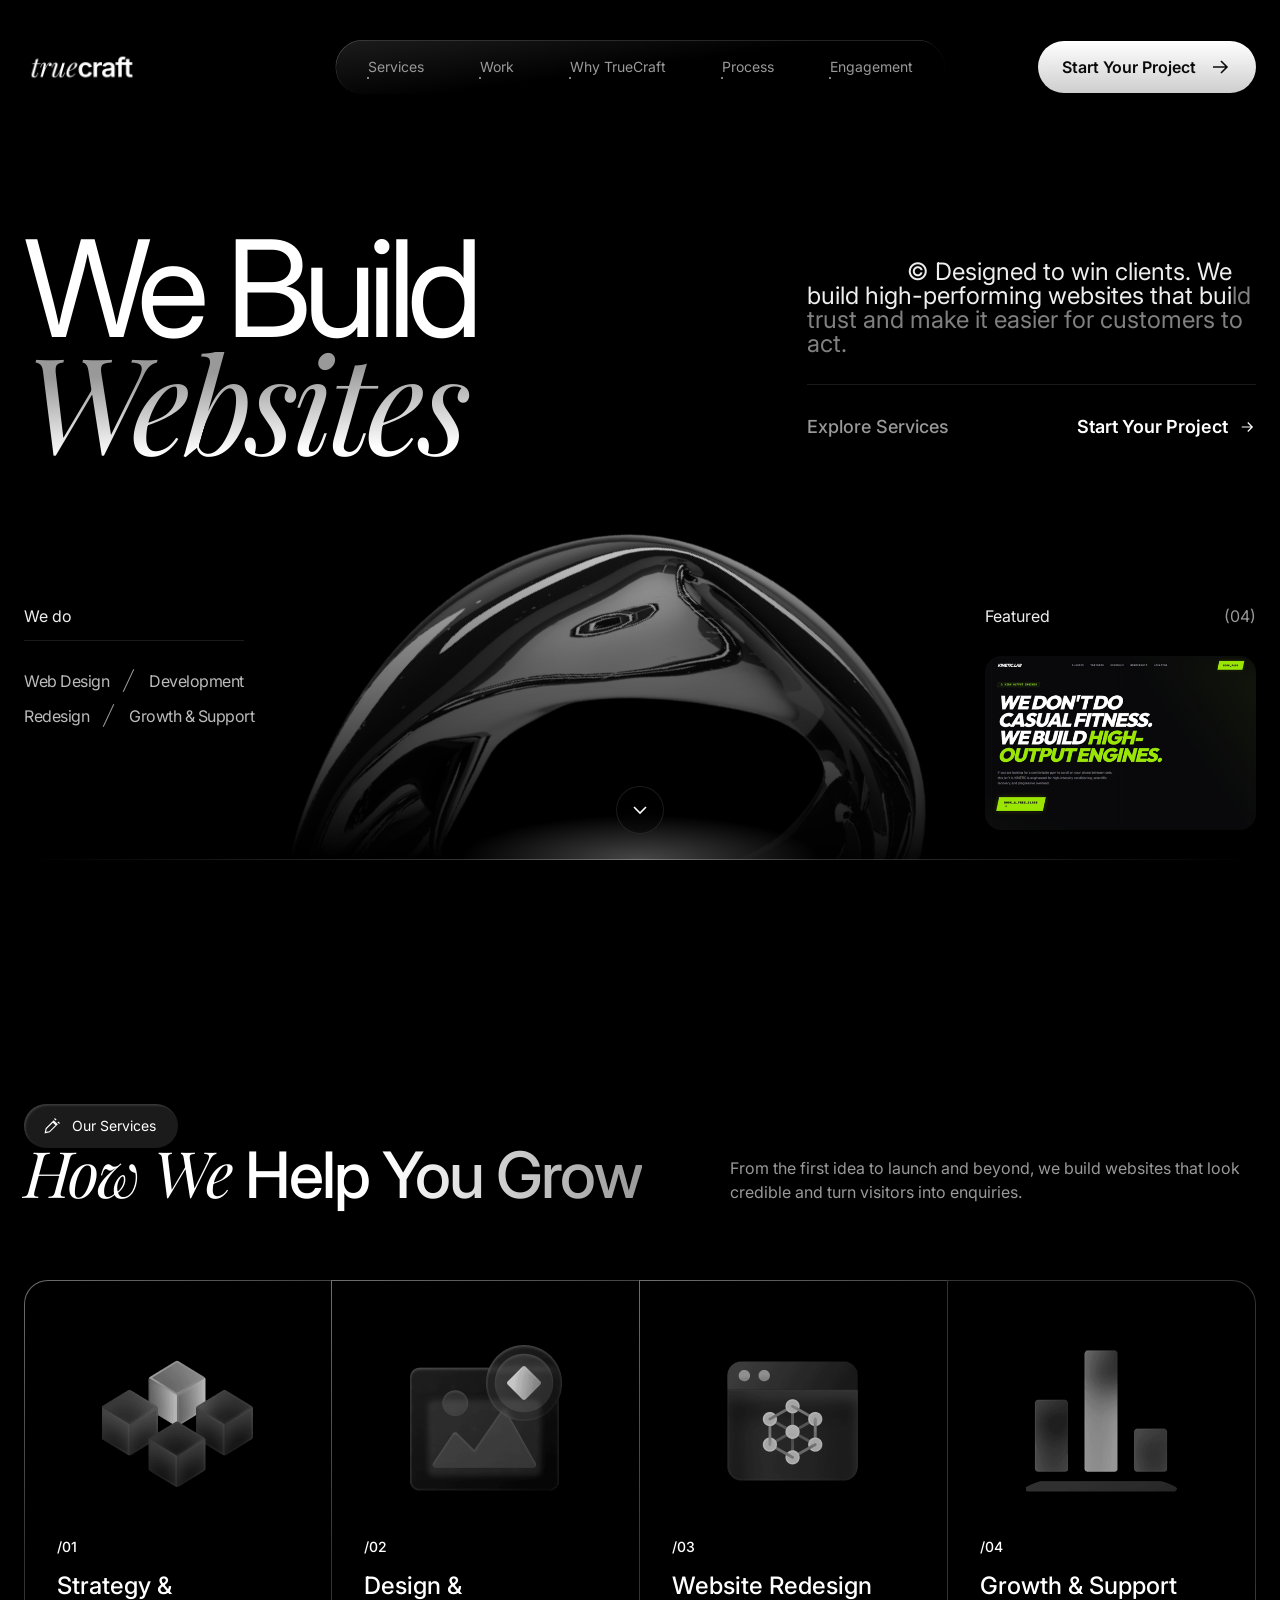
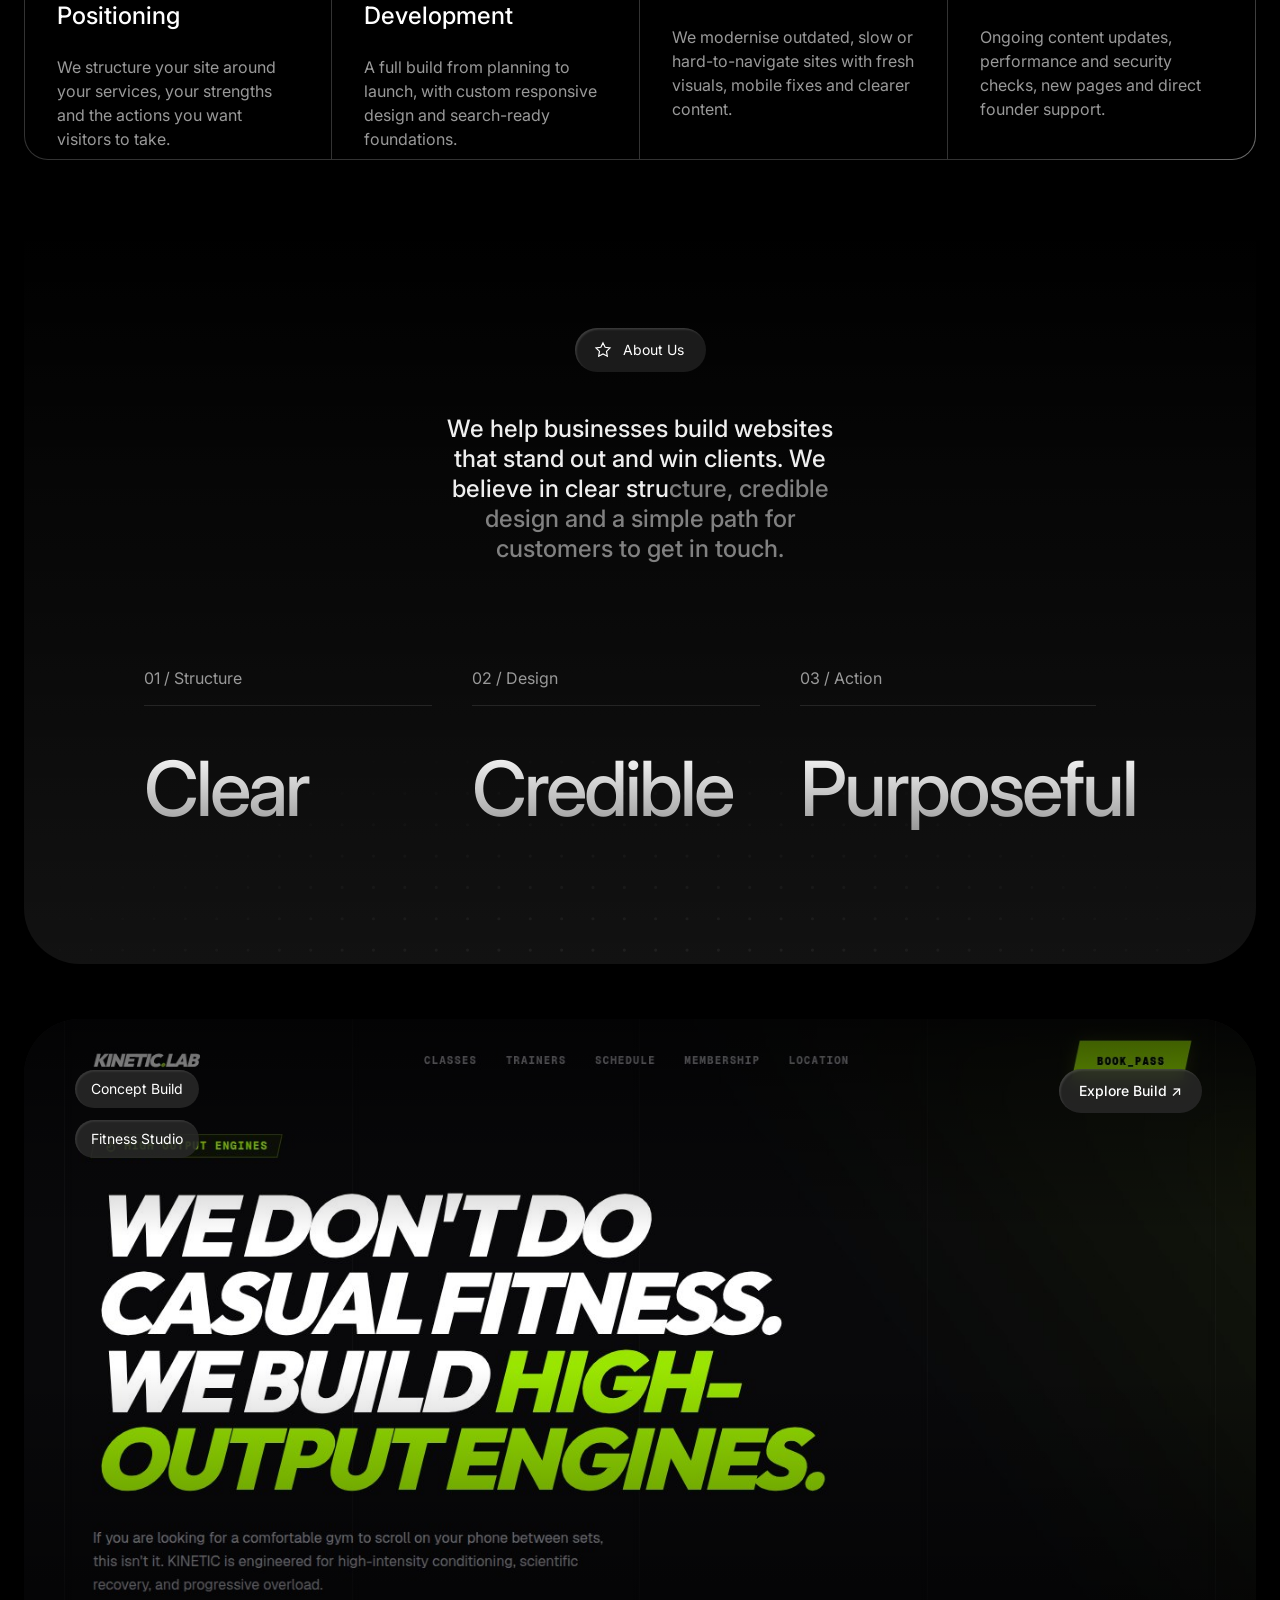
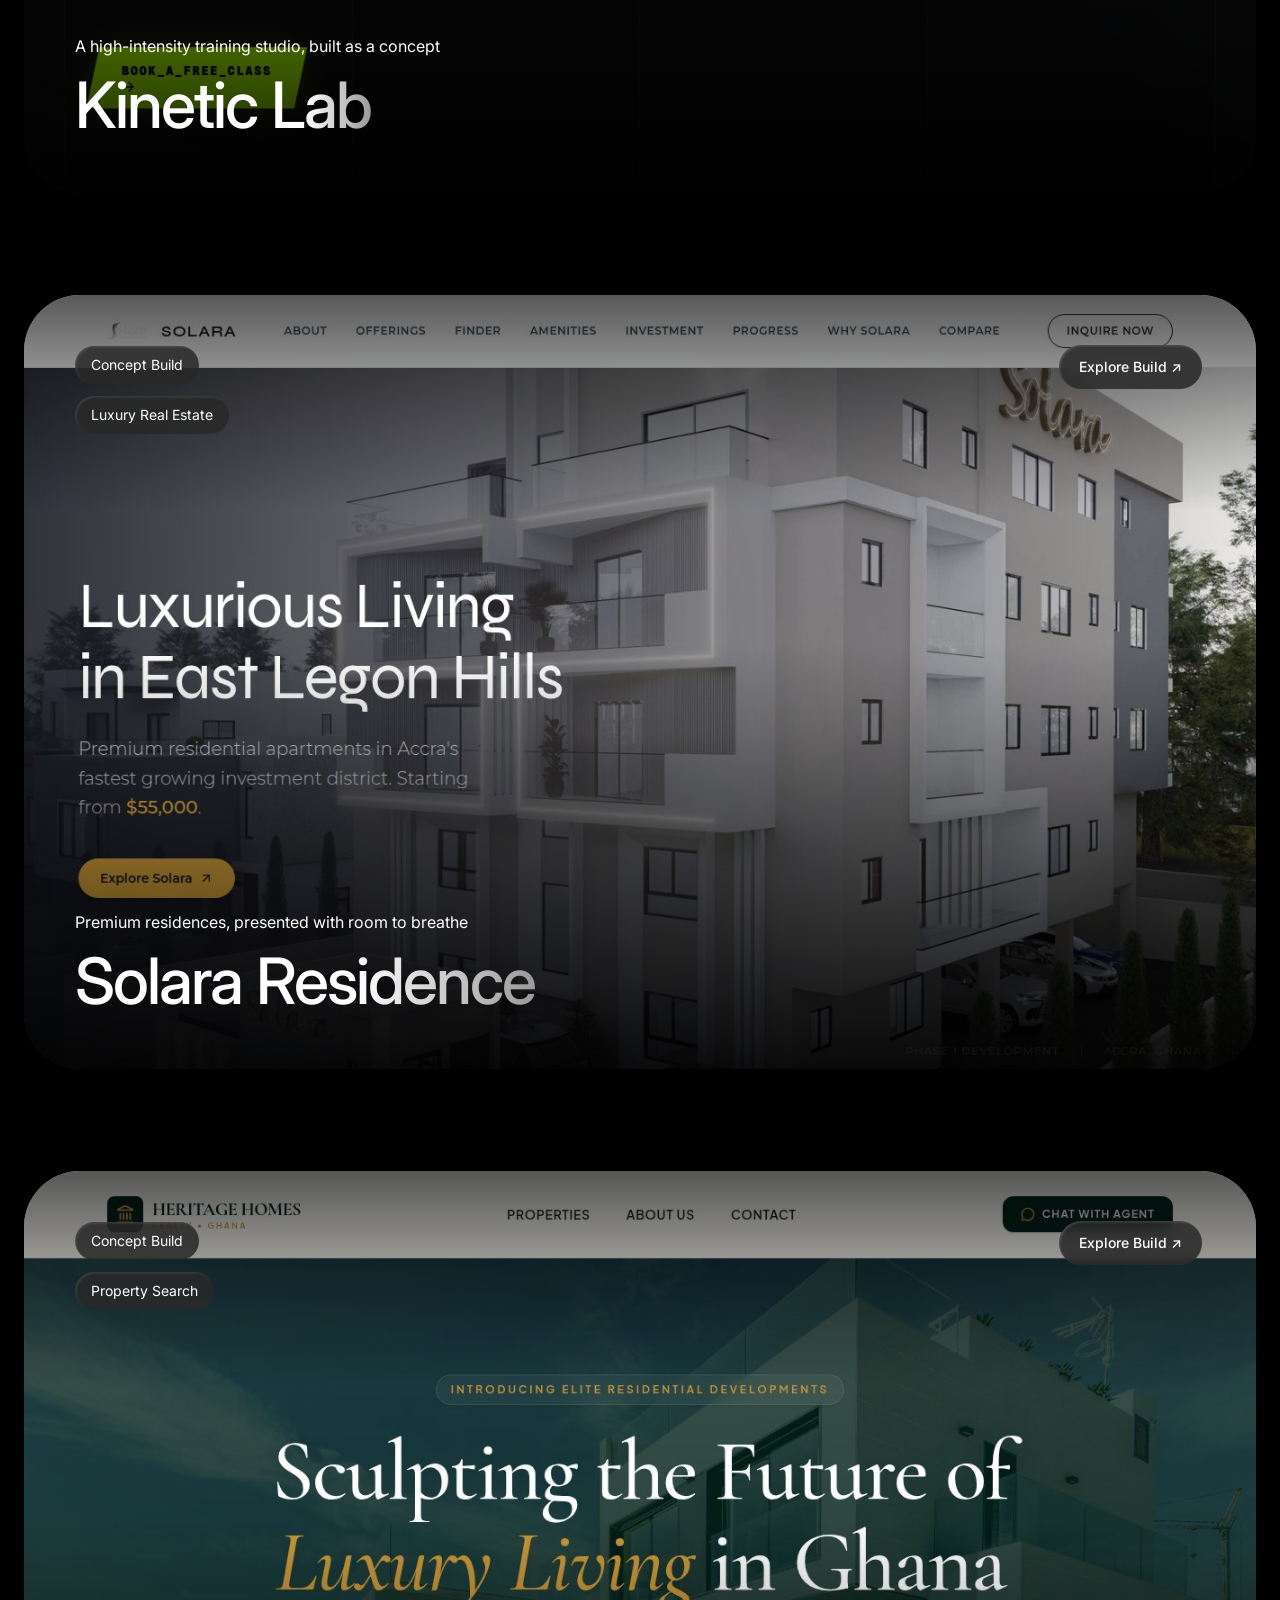
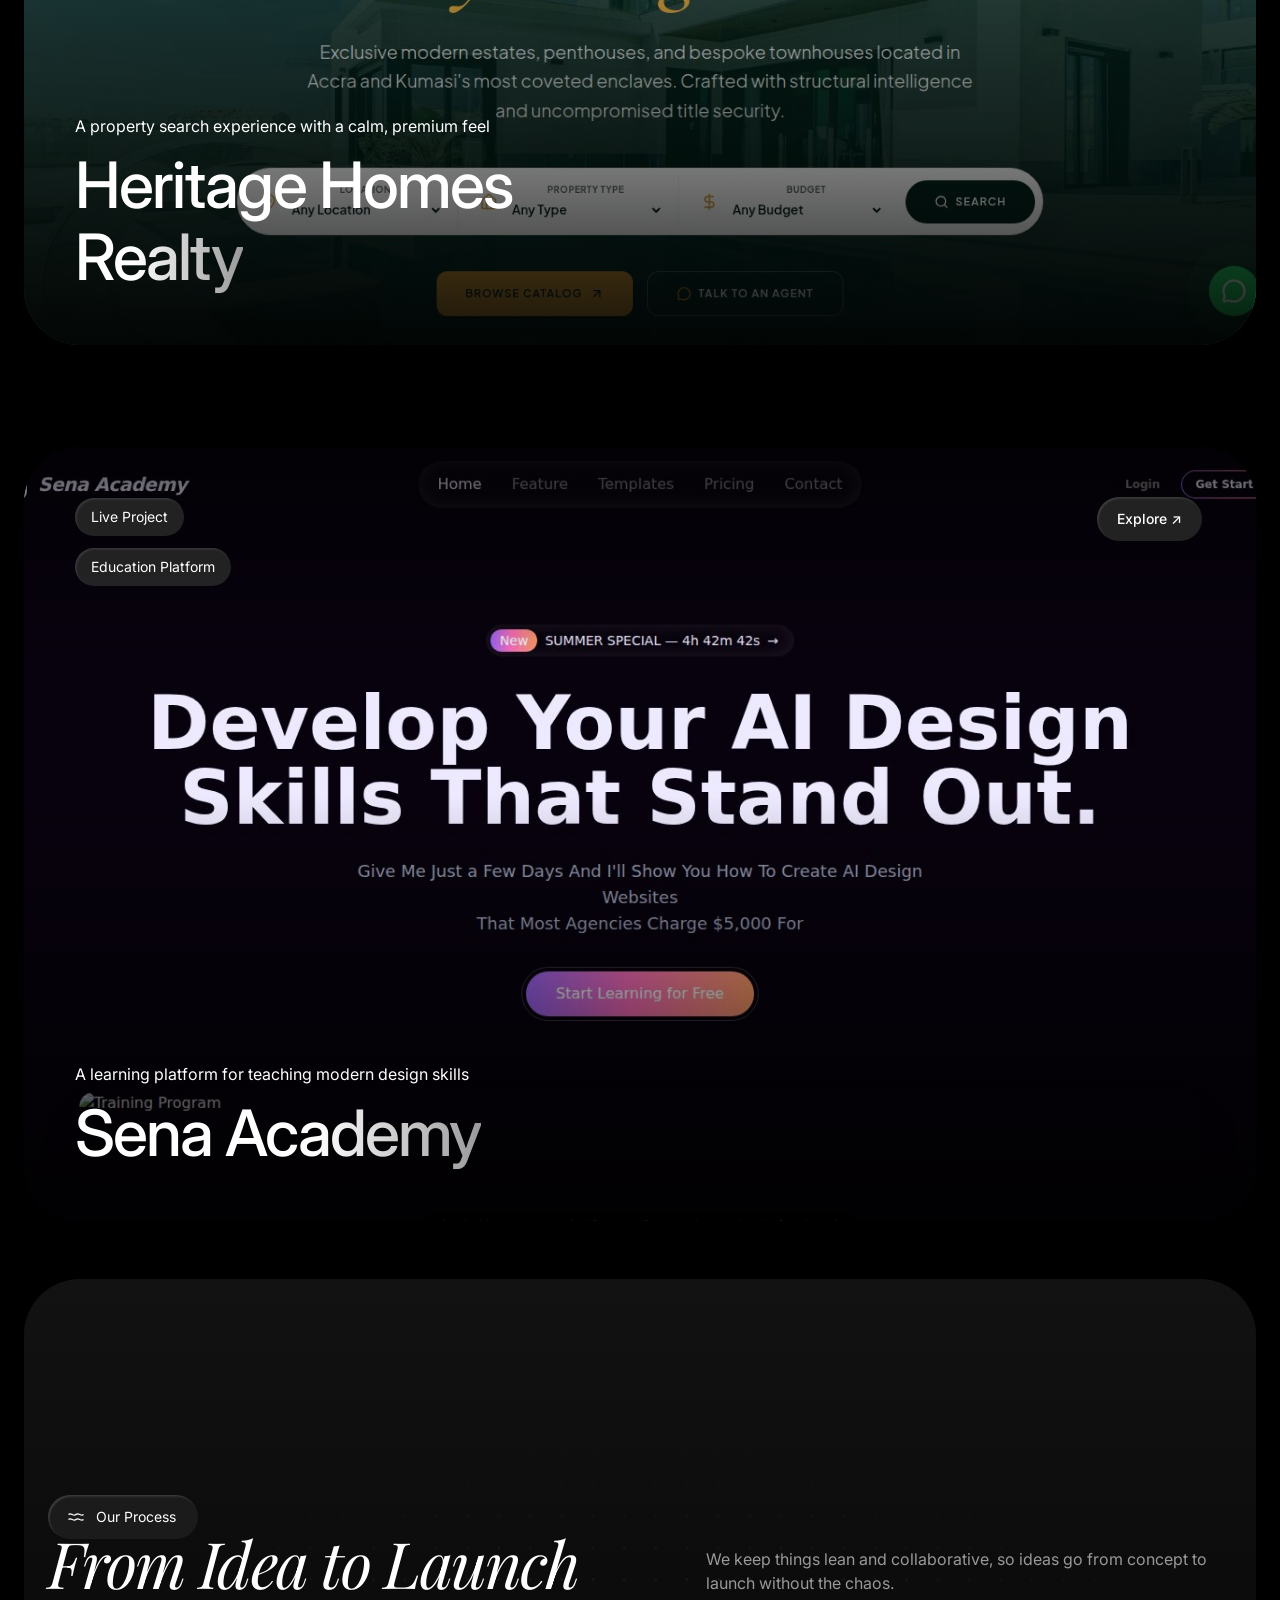
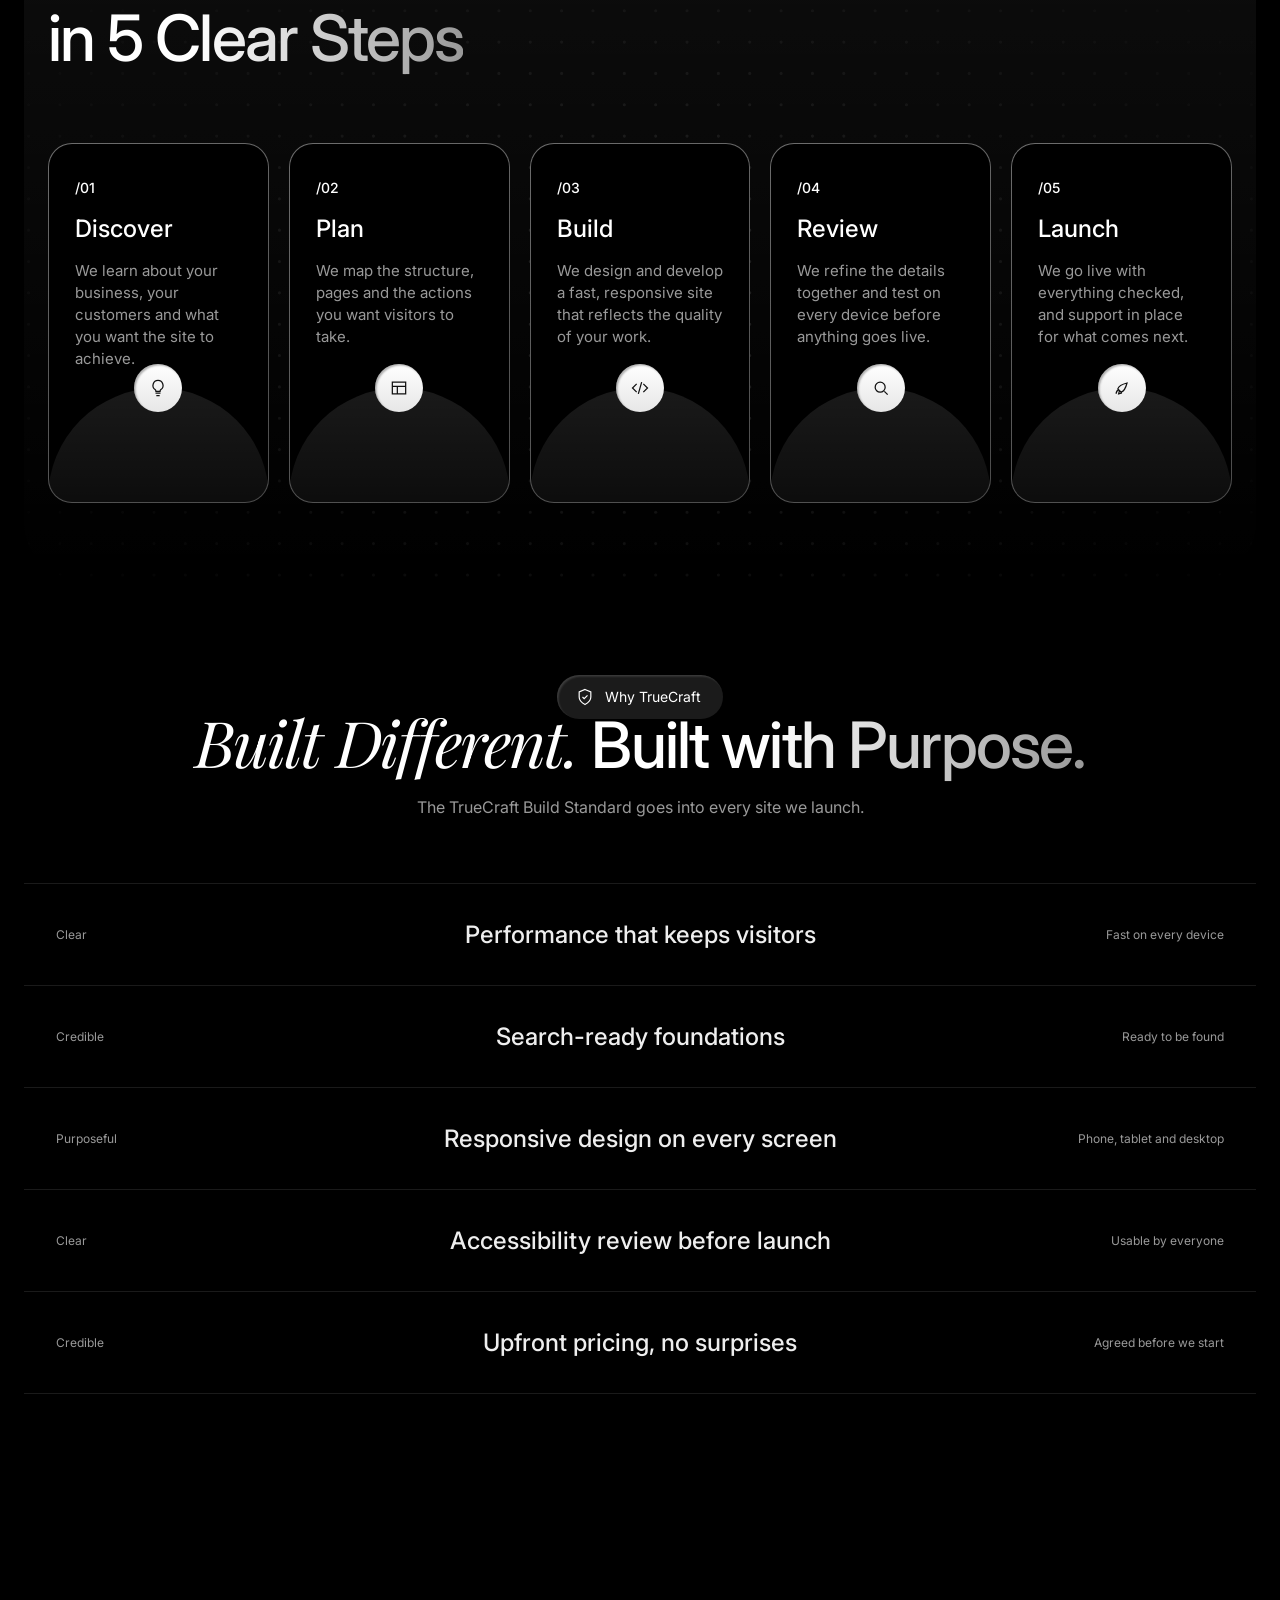
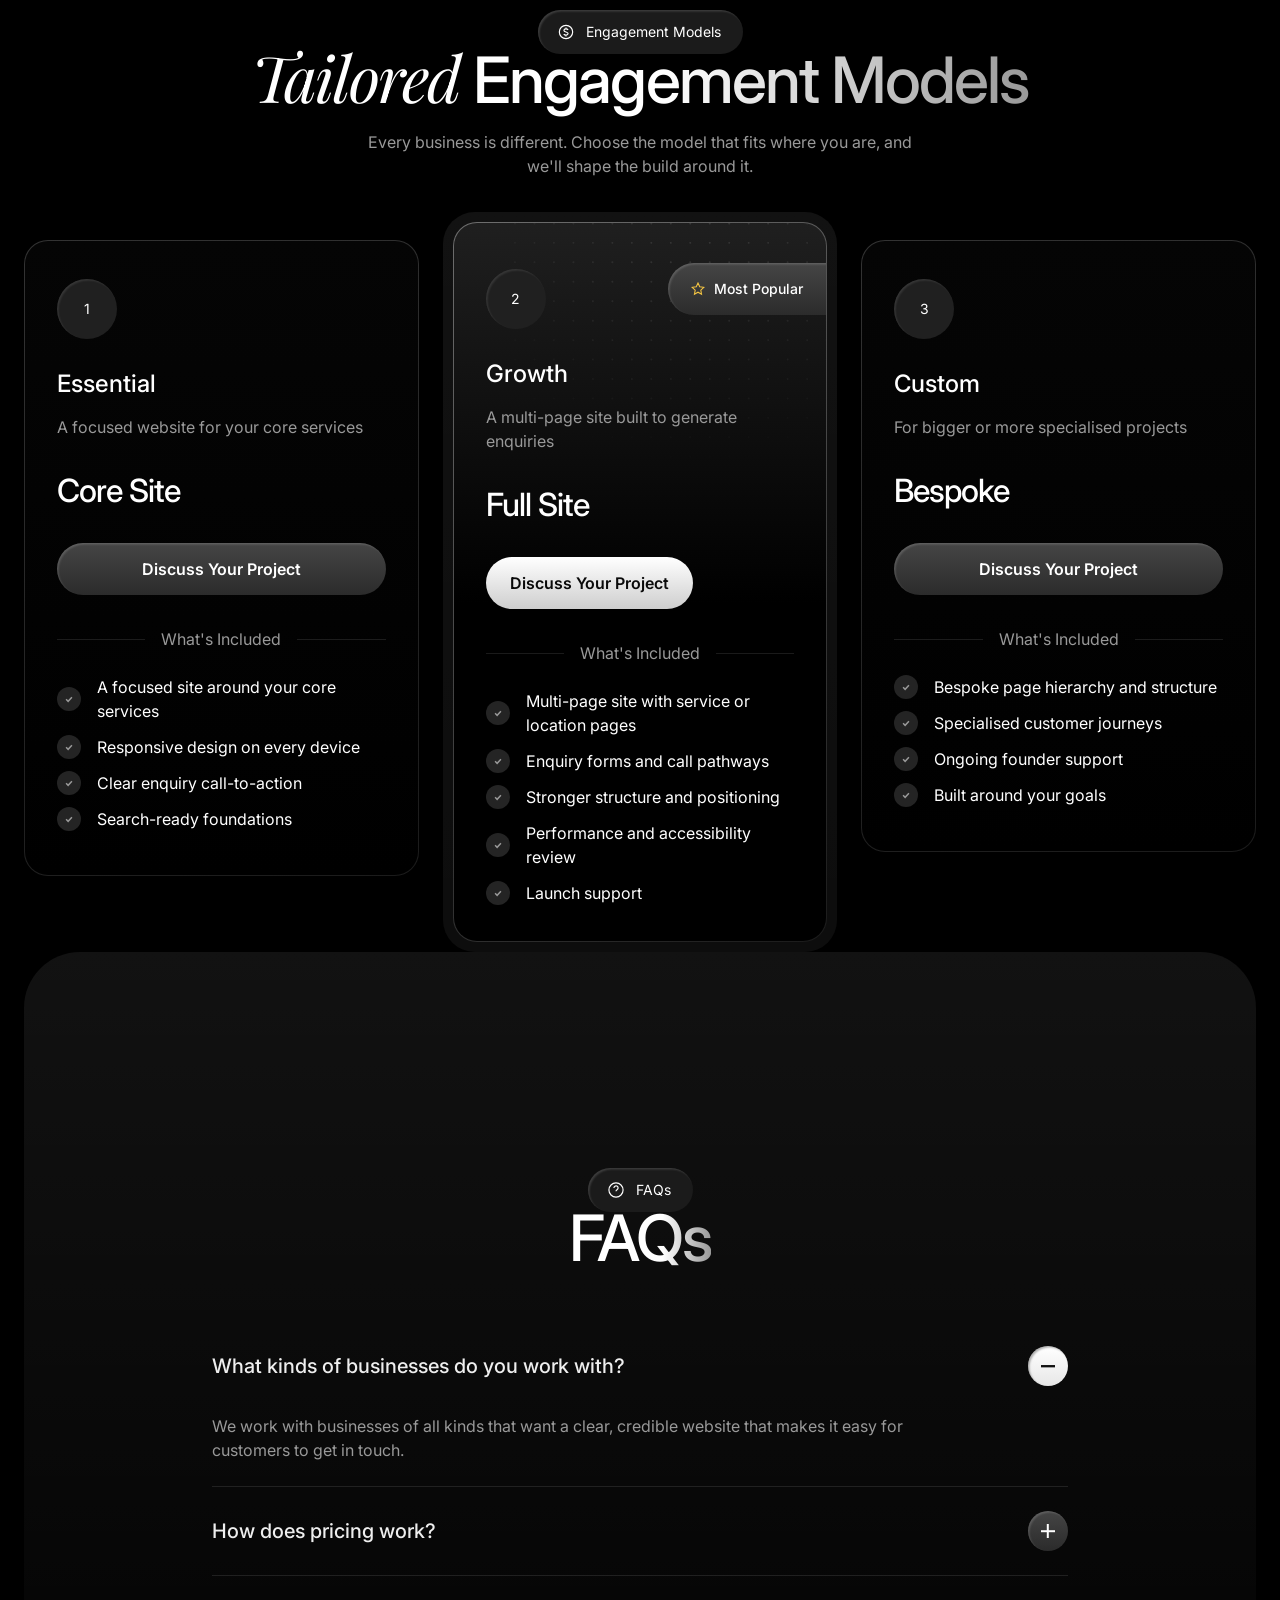
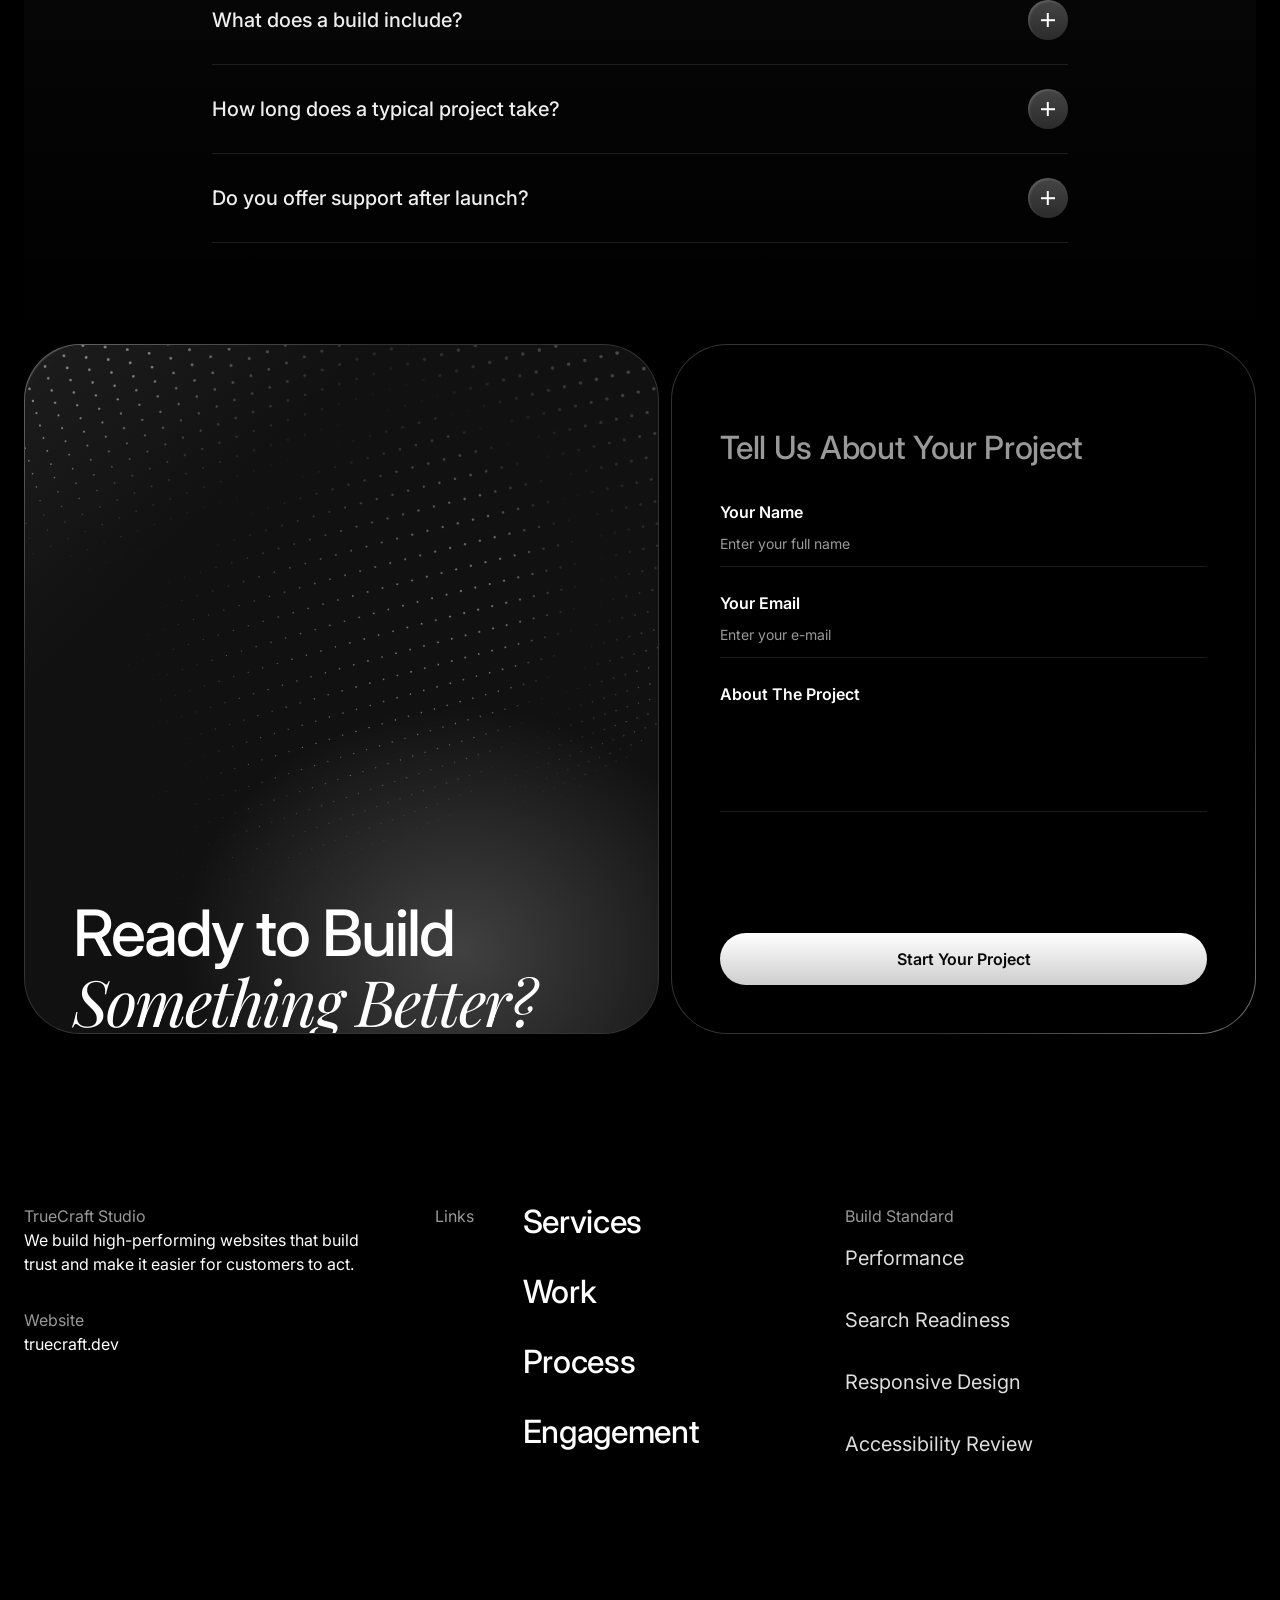
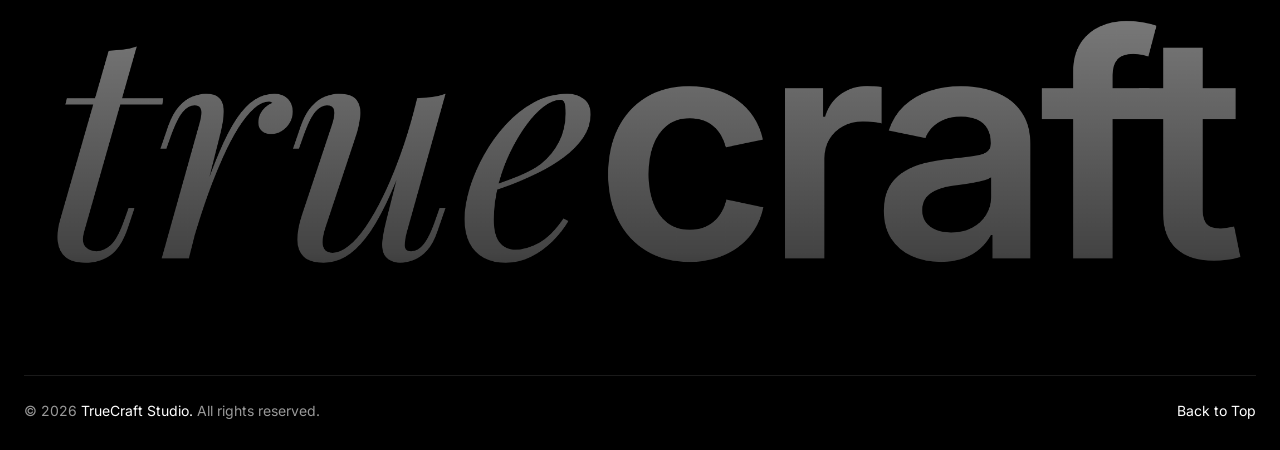
==== commit 4c7fced3: "Rebrand as TrueCraft: single-page studio site, no niche or country, real project work Co-Authored-By" ====
--- a/index.html
+++ b/index.html
@@ -3,8 +3,8 @@
 <head>
 <meta charset="UTF-8">
 <meta name="viewport" content="width=device-width, initial-scale=1">
-<title>Agenciy – Modern Template for Creative Agencies</title>
-<meta name="description" content="We build brands, websites and digital experience with intension, clarity and care.">
+<title>TrueCraft – Websites Designed to Win Clients</title>
+<meta name="description" content="TrueCraft builds high-performing websites that build trust and make it easier for customers to act.">
 <link rel="icon" href="img/favicon.png">
 <link rel="preconnect" href="https://fonts.googleapis.com">
 <link rel="preconnect" href="https://fonts.gstatic.com" crossorigin>
@@ -14,13 +14,13 @@
 </head>
 <body>
 
-<!-- NAV (absolute: scrolls away with the page, like the original) -->
+<!-- NAV (absolute: scrolls away with the page) -->
 <header class="nav">
-  <a href="index.html" class="nav__logo"><img src="img/logo.png" alt="agenciy"></a>
+  <a href="#top" class="nav__logo"><img src="img/logo.png" alt="TrueCraft"></a>
   <nav class="nav__pill">
-    <a href="index.html#services"><span>Services</span><i></i></a><a href="about.html"><span>About</span><i></i></a><a href="projects.html"><span>Projects</span><i></i></a><a href="blogs.html"><span>Blog</span><i></i></a><a href="contact.html"><span>Contact</span><i></i></a>
+    <a href="#services"><span>Services</span><i></i></a><a href="#projects"><span>Work</span><i></i></a><a href="#why"><span>Why TrueCraft</span><i></i></a><a href="#process"><span>Process</span><i></i></a><a href="#pricing"><span>Engagement</span><i></i></a>
   </nav>
-  <a href="contact.html" class="btn btn--light nav__cta"><span>Let's Chat!</span><svg width="24" height="24" viewBox="0 0 24 24" fill="none" stroke="currentColor" stroke-width="1.6"><path d="M5 12h14M13 6l6 6-6 6"/></svg></a>
+  <a href="#contact" class="btn btn--light nav__cta"><span>Start Your Project</span><svg width="24" height="24" viewBox="0 0 24 24" fill="none" stroke="currentColor" stroke-width="1.6"><path d="M5 12h14M13 6l6 6-6 6"/></svg></a>
   <button class="nav__burger" aria-label="Menu"><span></span><span></span></button>
 </header>
 
@@ -31,26 +31,20 @@
   <img class="hero__ball" src="img/ball.svg" alt="">
   <div class="hero__glow"></div>
   <div class="hero__wrap">
-    <h1 class="hero__title in-load" style="--d:0s"><span>Create,</span><em>Impactful</em></h1>
+    <h1 class="hero__title in-load" style="--d:0s"><span>We Build</span><em>Websites</em></h1>
     <div class="hero__r">
-      <p class="hero__p in-load" style="--d:.25s" data-hero-reveal>© We Build Brands,websites and digital experience with intension, clarity and care</p>
+      <p class="hero__p in-load" style="--d:.25s" data-hero-reveal>© Designed to win clients. We build high-performing websites that build trust and make it easier for customers to act.</p>
       <div class="hero__contact in-load" style="--d:.45s">
-        <a href="contact.html">Contact Us</a>
-        <div class="socials">
-          <a href="#" aria-label="Facebook"><i></i><svg viewBox="0 0 24 24" fill="none" stroke="currentColor" stroke-width="1.5"><circle cx="12" cy="12" r="8"/><path d="M13.500 20v-6.500h2l.4-2.500h-2.400V9.700c0-.7.300-1.200 1.300-1.200h1.200V6.400A12 12 0 0014.300 6c-1.800 0-3 1.100-3 3v2h-2v2.500h2V20"/></svg></a>
-          <a href="#" aria-label="Instagram"><i></i><svg viewBox="0 0 24 24" fill="none" stroke="currentColor" stroke-width="1.5"><rect x="5" y="5" width="14" height="14" rx="4.500"/><circle cx="12" cy="12" r="3.200"/><circle cx="16.200" cy="7.800" r=".7" fill="currentColor"/></svg></a>
-          <a href="#" aria-label="Dribbble"><i></i><svg viewBox="0 0 24 24" fill="none" stroke="currentColor" stroke-width="1.5"><circle cx="12" cy="12" r="8"/><path d="M8.500 4.500c3 2.500 5 6 6 12M4.200 11c4 .3 8-.5 11.500 1.700M7 18.200c1-3.500 4-6 9-6.500"/></svg></a>
-          <a href="#" aria-label="Behance"><i></i><svg viewBox="0 0 24 24" fill="none" stroke="currentColor" stroke-width="1.5"><path d="M4 7h4.500a2 2 0 010 4H4zm0 4h5a2.200 2.200 0 010 4.500H4zM14 8h4M13.500 13.500h5c0-1.800-1-2.800-2.500-2.800s-2.500 1-2.500 2.800 1 2.800 2.500 2.800c1 0 1.800-.5 2.200-1.200"/></svg></a>
-        </div>
+        <a href="#services">Explore Services</a>
+        <a href="#contact" class="hero__start">Start Your Project <svg width="18" height="18" viewBox="0 0 24 24" fill="none" stroke="currentColor" stroke-width="1.6"><path d="M5 12h14M13 6l6 6-6 6"/></svg></a>
       </div>
     </div>
     <div class="hero__we in-load" style="--d:.1s">
       <b>We do</b>
-      <p><span>Brand Identity</span><u></u><span>UI/UX Design</span></p>
-      <p><span>Development</span><u></u><span>Marketing</span></p>
-      <div class="marquee"><div class="marquee__track"><img src="img/logo-venice.svg" alt=""><img src="img/logo-cairo.svg" alt=""><img src="img/logo-italic.svg" alt=""><img src="img/logo-theo.svg" alt=""><img src="img/logo-hues.svg" alt=""><img src="img/logo-venice.svg" alt=""><img src="img/logo-cairo.svg" alt=""><img src="img/logo-italic.svg" alt=""><img src="img/logo-theo.svg" alt=""><img src="img/logo-hues.svg" alt=""></div></div>
-    </div>
-    <div class="hero__feat in-load" style="--d:.3s"><div><span>Featured</span><span>(02)</span></div><img src="img/featured.png" alt="Featured project"></div>
+      <p><span>Web Design</span><u></u><span>Development</span></p>
+      <p><span>Redesign</span><u></u><span>Growth &amp; Support</span></p>
+    </div>
+    <a href="#projects" class="hero__feat in-load" style="--d:.3s"><div><span>Featured</span><span>(04)</span></div><img src="img/featured.png" alt="Featured project"></a>
     <a href="#services" class="hero__down" aria-label="Scroll down"><svg width="24" height="24" viewBox="0 0 24 24" fill="none" stroke="currentColor" stroke-width="1.6"><path d="M6 9l6 6 6-6"/></svg></a>
   </div>
 </section>
@@ -60,155 +54,136 @@
   <div class="wrap head head--split" data-reveal>
     <div>
       <span class="chip"><svg width="20" height="20" viewBox="0 0 24 24" fill="none" stroke="currentColor" stroke-width="1.4"><path d="M4 20l5-1 9-9-4-4-9 9zM13 7l4 4M15 3l2 2M19 7l2 2"/></svg>Our Services</span>
-      <h2 class="h2"><em>What</em> <span class="grad">We Do</span></h2>
-    </div>
-    <p class="muted head__p">We craft digital experiences from idea to launch — blending strategy, design, and engineering to build products that performs.</p>
+      <h2 class="h2"><em>How We</em> <span class="grad">Help You Grow</span></h2>
+    </div>
+    <p class="muted head__p">From the first idea to launch and beyond, we build websites that look credible and turn visitors into enquiries.</p>
   </div>
   <div class="wrap services">
-    <article><i class="hv"></i><img class="hv-img" src="img/svc-hover.svg" alt=""><img class="ico" src="img/svc-1.png" alt=""><span>/01</span><h3>Brand Identity</h3><p>Create visual identities that align with your voice and make lasting impressions.</p></article>
-    <article><i class="hv"></i><img class="hv-img" src="img/svc-hover.svg" alt=""><img class="ico" src="img/svc-2.png" alt=""><span>/02</span><h3>UI/UX Design</h3><p>Focus on user-first interfaces that are both beautiful, intiative, and purposes.</p></article>
-    <article><i class="hv"></i><img class="hv-img" src="img/svc-hover.svg" alt=""><img class="ico" src="img/svc-3.png" alt=""><span>/03</span><h3>Web Development</h3><p>Develop high-performance websites and apps built to grow with you.</p></article>
-    <article><i class="hv"></i><img class="hv-img" src="img/svc-hover.svg" alt=""><img class="ico" src="img/svc-4.png" alt=""><span>/04</span><h3>Digital Marketing</h3><p>Craft data-driven campaigns that attract, engage, and convert — across channels.</p></article>
+    <article><i class="hv"></i><img class="hv-img" src="img/svc-hover.svg" alt=""><img class="ico" src="img/svc-1.png" alt=""><span>/01</span><h3>Strategy &amp; Positioning</h3><p>We structure your site around your services, your strengths and the actions you want visitors to take.</p></article>
+    <article><i class="hv"></i><img class="hv-img" src="img/svc-hover.svg" alt=""><img class="ico" src="img/svc-2.png" alt=""><span>/02</span><h3>Design &amp; Development</h3><p>A full build from planning to launch, with custom responsive design and search-ready foundations.</p></article>
+    <article><i class="hv"></i><img class="hv-img" src="img/svc-hover.svg" alt=""><img class="ico" src="img/svc-3.png" alt=""><span>/03</span><h3>Website Redesign</h3><p>We modernise outdated, slow or hard-to-navigate sites with fresh visuals, mobile fixes and clearer content.</p></article>
+    <article><i class="hv"></i><img class="hv-img" src="img/svc-hover.svg" alt=""><img class="ico" src="img/svc-4.png" alt=""><span>/04</span><h3>Growth &amp; Support</h3><p>Ongoing content updates, performance and security checks, new pages and direct founder support.</p></article>
   </div>
 </section>
 
 <!-- ABOUT -->
 <section class="about" id="about">
   <img class="about__wave" src="img/dotwave.svg" alt="">
-  <img class="about__ghost" src="img/ghost.png" alt="">
   <span class="chip"><svg width="20" height="20" viewBox="0 0 24 24" fill="none" stroke="currentColor" stroke-width="1.4"><path d="M12 3.500l2.600 5.300 5.800.8-4.200 4.100 1 5.800-5.200-2.800-5.200 2.800 1-5.800-4.200-4.100 5.800-.8z"/></svg>About Us</span>
-  <p class="about__text" data-about>We help ambitious brands and startups build digital products that stand out and scale. We believe in working smart, building fast, and designing with purpose.</p>
-  <div class="stats">
-    <div data-reveal data-scale="1" style="--d:0s"><small>Projects Launced</small><b data-count="140">140+</b></div>
-    <div data-reveal data-scale="1" style="--d:.12s"><small>Years Of Experience</small><b data-count="10">10+</b></div>
-    <div data-reveal data-scale="1" style="--d:.24s"><small>Happy Clients</small><b data-count="50">50+</b></div>
-  </div>
-</section>
-
-<!-- PROJECTS -->
+  <p class="about__text" data-about>We help businesses build websites that stand out and win clients. We believe in clear structure, credible design and a simple path for customers to get in touch.</p>
+  <div class="stats stats--words">
+    <div data-reveal data-scale="1" style="--d:0s"><small>01 / Structure</small><b>Clear</b></div>
+    <div data-reveal data-scale="1" style="--d:.12s"><small>02 / Design</small><b>Credible</b></div>
+    <div data-reveal data-scale="1" style="--d:.24s"><small>03 / Action</small><b>Purposeful</b></div>
+  </div>
+</section>
+
+<!-- WORK -->
 <section class="projects" id="projects">
   <article class="project">
-    <a class="project__link" href="project-the-news.html" aria-label="Open The News"></a>
-    <img src="img/project-news.png" alt="Landing page design for news platform">
-    <div class="project__fade"></div>
-    <div class="tags"><span>Web &amp; App Design</span><span>Responsive Frontends</span></div>
-    <div class="awards"><div><img src="img/award-w.svg" alt="W."><p>Honor Mentions<small>June 2024</small></p></div><div><img src="img/award-be.svg" alt="Bē"><p>UI/UX Featured<small>August 2024</small></p></div></div>
-    <div class="project__title"><p>Landing page design for news platform</p><h3>The <span class="grad">News</span></h3></div>
-  </article>
-  <article class="project project--tall">
-    <a class="project__link" href="project-virtual-reality-encounter.html" aria-label="Open Virtual Reality Encounter"></a>
-    <img src="img/project-vr.png" alt="Futuristic scene with a sleek VR headset">
-    <div class="project__fade"></div>
-    <div class="tags"><span>Brand Identity</span><span>Web Development</span></div>
-    <div class="awards"><div><img src="img/award-w.svg" alt="W."><p>Honor Mentions<small>May 2024</small></p></div><div><img src="img/award-be.svg" alt="Bē"><p>UI/UX Featured<small>July 2024</small></p></div></div>
-    <div class="project__title"><p>Futuristic scene with a sleek VR headset</p><h3>Virtual <span class="grad">Reality Encounter</span></h3></div>
-  </article>
-  <article class="project project--tall">
-    <a class="project__link" href="project-theo-agency-re-branding.html" aria-label="Open Theo Agency Re-branding"></a>
-    <img src="img/project-theo.png" alt="New brand identity theo UK Theo Agency">
-    <div class="project__fade"></div>
-    <div class="tags"><span>Brand Identity</span><span>SEO</span></div>
-    <div class="awards"><div><img src="img/award-w.svg" alt="W."><p>Honor Mentions<small>March 2024</small></p></div><div><img src="img/award-be.svg" alt="Bē"><p>UI/UX Featured<small>August 2024</small></p></div></div>
-    <div class="project__title"><p>New brand identity theo UK Theo Agency</p><h3>Theo <span class="grad">Agency<br>Re-branding</span></h3></div>
-  </article>
-  <a href="projects.html" class="btn btn--light projects__all">View All Projects <svg width="24" height="24" viewBox="0 0 24 24" fill="none" stroke="currentColor" stroke-width="1.6"><path d="M5 12h14M13 6l6 6-6 6"/></svg></a>
+    <a class="project__link" href="https://gym-livid-five.vercel.app/" target="_blank" rel="noopener" aria-label="Explore Kinetic Lab"></a>
+    <img src="img/work-kinetic.jpg" alt="Kinetic Lab website">
+    <div class="project__fade"></div>
+    <div class="tags"><span>Concept Build</span><span>Fitness Studio</span></div>
+    <div class="awards"><span class="visit">Explore Build ↗</span></div>
+    <div class="project__title"><p>A high-intensity training studio, built as a concept</p><h3>Kinetic <span class="grad">Lab</span></h3></div>
+  </article>
+  <article class="project">
+    <a class="project__link" href="https://solara-three-gamma.vercel.app/" target="_blank" rel="noopener" aria-label="Explore Solara Residence"></a>
+    <img src="img/work-solara.jpg" alt="Solara Residence website">
+    <div class="project__fade"></div>
+    <div class="tags"><span>Concept Build</span><span>Luxury Real Estate</span></div>
+    <div class="awards"><span class="visit">Explore Build ↗</span></div>
+    <div class="project__title"><p>Premium residences, presented with room to breathe</p><h3>Solara <span class="grad">Residence</span></h3></div>
+  </article>
+  <article class="project">
+    <a class="project__link" href="https://real-estate-jade-nine.vercel.app/" target="_blank" rel="noopener" aria-label="Explore Heritage Homes Realty"></a>
+    <img src="img/work-heritage.jpg" alt="Heritage Homes Realty website">
+    <div class="project__fade"></div>
+    <div class="tags"><span>Concept Build</span><span>Property Search</span></div>
+    <div class="awards"><span class="visit">Explore Build ↗</span></div>
+    <div class="project__title"><p>A property search experience with a calm, premium feel</p><h3>Heritage Homes <span class="grad">Realty</span></h3></div>
+  </article>
+  <article class="project">
+    <a class="project__link" href="https://sena-academy-lms-ten.vercel.app/" target="_blank" rel="noopener" aria-label="Explore Sena Academy"></a>
+    <img src="img/work-sena.jpg" alt="Sena Academy website">
+    <div class="project__fade"></div>
+    <div class="tags"><span>Live Project</span><span>Education Platform</span></div>
+    <div class="awards"><span class="visit">Explore ↗</span></div>
+    <div class="project__title"><p>A learning platform for teaching modern design skills</p><h3>Sena <span class="grad">Academy</span></h3></div>
+  </article>
 </section>
 <div class="cursor" aria-hidden="true"><svg width="20" height="20" viewBox="0 0 24 24" fill="none" stroke="#111" stroke-width="1.6"><path d="M7 17L17 7M8 7h9v9"/></svg></div>
 
 <!-- PROCESS -->
-<section class="process">
+<section class="process" id="process">
   <img class="process__wave" src="img/dotwave.svg" alt="">
   <div class="wrap head head--split head--bottom" data-reveal>
     <div>
       <span class="chip"><svg width="20" height="20" viewBox="0 0 24 24" fill="none" stroke="currentColor" stroke-width="1.4"><path d="M3 9c3-3 6 3 9 0s6 3 9 0M3 15c3-3 6 3 9 0s6 3 9 0"/></svg>Our Process</span>
-      <h2 class="h2"><em>The Journey</em> <em class="soft">to a</em><br><span class="grad">Successful Product</span></h2>
-    </div>
-    <p class="muted head__p">We keep things lean and collaborative — so ideas go from concept to launch without the chaos.</p>
-  </div>
-  <div class="wrap steps">
-    <article><span>/01</span><h3>Discover</h3><p>Create visual identities that align with your voice and make lasting impressions.</p><i class="dome"><b><svg viewBox="0 0 24 24" fill="none" stroke="#111" stroke-width="1.5"><path d="M9 18h6M10 21h4M12 3a6 6 0 00-3.500 10.900c.6.500 1 1.200 1 2.100h5c0-.9.4-1.600 1-2.100A6 6 0 0012 3z"/></svg></b></i></article>
-    <article><span>/02</span><h3>Design</h3><p>Shape powerful experiences with purpose-driven creativity and thoughtful execution.</p><i class="dome"><b><svg viewBox="0 0 24 24" fill="none" stroke="#111" stroke-width="1.5"><path d="M4 20l4-1 11-11-3-3L5 16zM14 7l3 3"/></svg></b></i></article>
-    <article><span>/03</span><h3>Develop</h3><p>Build scalable solutions that bring your vision to life with precision and performance.</p><i class="dome"><b><svg viewBox="0 0 24 24" fill="none" stroke="#111" stroke-width="1.5"><path d="M8 7l-5 5 5 5M16 7l5 5-5 5M14 5l-4 14"/></svg></b></i></article>
-    <article><span>/04</span><h3>Launch &amp; Grow</h3><p>Introduce your brand with impact through strategic rollouts that captivate and convert.</p><i class="dome"><b><svg viewBox="0 0 24 24" fill="none" stroke="#111" stroke-width="1.5"><path d="M5 19c0-3 1-4 3-5m3 3c3-1 5-3 7-11-8 2-10 4-11 7zM9 15l-1 4 4-1"/></svg></b></i></article>
-  </div>
-</section>
-
-<!-- AWARDS -->
-<section class="awards-sec">
-  <span class="chip"><svg width="20" height="20" viewBox="0 0 24 24" fill="none" stroke="currentColor" stroke-width="1.4"><path d="M12 3l7 3v6c0 4-3 7-7 9-4-2-7-5-7-9V6z"/><path d="M12 9l1 2 2 .3-1.500 1.400.4 2-1.900-1-1.900 1 .4-2L9 11.300l2-.3z"/></svg>Our Award</span>
+      <h2 class="h2"><em>From Idea to Launch</em><br><span class="grad">in 5 Clear Steps</span></h2>
+    </div>
+    <p class="muted head__p">We keep things lean and collaborative, so ideas go from concept to launch without the chaos.</p>
+  </div>
+  <div class="wrap steps steps--5">
+    <article><span>/01</span><h3>Discover</h3><p>We learn about your business, your customers and what you want the site to achieve.</p><i class="dome"><b><svg viewBox="0 0 24 24" fill="none" stroke="#111" stroke-width="1.5"><path d="M9 18h6M10 21h4M12 3a6 6 0 00-3.500 10.900c.6.500 1 1.200 1 2.100h5c0-.9.4-1.600 1-2.100A6 6 0 0012 3z"/></svg></b></i></article>
+    <article><span>/02</span><h3>Plan</h3><p>We map the structure, pages and the actions you want visitors to take.</p><i class="dome"><b><svg viewBox="0 0 24 24" fill="none" stroke="#111" stroke-width="1.5"><path d="M4 5h16v14H4zM4 10h16M10 10v9"/></svg></b></i></article>
+    <article><span>/03</span><h3>Build</h3><p>We design and develop a fast, responsive site that reflects the quality of your work.</p><i class="dome"><b><svg viewBox="0 0 24 24" fill="none" stroke="#111" stroke-width="1.5"><path d="M8 7l-5 5 5 5M16 7l5 5-5 5M14 5l-4 14"/></svg></b></i></article>
+    <article><span>/04</span><h3>Review</h3><p>We refine the details together and test on every device before anything goes live.</p><i class="dome"><b><svg viewBox="0 0 24 24" fill="none" stroke="#111" stroke-width="1.5"><circle cx="11" cy="11" r="6"/><path d="M16 16l4 4"/></svg></b></i></article>
+    <article><span>/05</span><h3>Launch</h3><p>We go live with everything checked, and support in place for what comes next.</p><i class="dome"><b><svg viewBox="0 0 24 24" fill="none" stroke="#111" stroke-width="1.5"><path d="M5 19c0-3 1-4 3-5m3 3c3-1 5-3 7-11-8 2-10 4-11 7zM9 15l-1 4 4-1"/></svg></b></i></article>
+  </div>
+</section>
+
+<!-- WHY TRUECRAFT -->
+<section class="awards-sec" id="why">
+  <div class="head head--center" data-reveal>
+    <span class="chip"><svg width="20" height="20" viewBox="0 0 24 24" fill="none" stroke="currentColor" stroke-width="1.4"><path d="M12 3l7 3v6c0 4-3 7-7 9-4-2-7-5-7-9V6z"/><path d="M9 12l2 2 4-4"/></svg>Why TrueCraft</span>
+    <h2 class="h2"><em>Built Different.</em> <span class="grad">Built with Purpose.</span></h2>
+    <p class="muted">The TrueCraft Build Standard goes into every site we launch.</p>
+  </div>
   <div class="wrap award-list">
-    <div data-reveal data-y="140"><small>Awwwards</small><b>SOTY 2025 - 1st Winner</b><em>A.I Car Landing page</em></div>
-    <div data-reveal data-y="140"><small>Css Awards</small><b>Top 5 Best of eCommerce Websites 2024</b><em>Theo Agency, Re-branding</em></div>
-    <div data-reveal data-y="140"><small>Behance</small><b>Winner - US Behance Portfolio Review 2024</b><em>Virtual Reality, Encounter</em></div>
-    <div data-reveal data-y="140"><small>Awwwards</small><b>Honor SOTD November, 2024</b><em>The News</em></div>
-  </div>
-</section>
-
-<!-- TEAM -->
-<section class="team">
-  <img class="team__bg" src="img/wave-1.png" alt="">
+    <div data-reveal data-y="140"><small>Clear</small><b>Performance that keeps visitors</b><em>Fast on every device</em></div>
+    <div data-reveal data-y="140"><small>Credible</small><b>Search-ready foundations</b><em>Ready to be found</em></div>
+    <div data-reveal data-y="140"><small>Purposeful</small><b>Responsive design on every screen</b><em>Phone, tablet and desktop</em></div>
+    <div data-reveal data-y="140"><small>Clear</small><b>Accessibility review before launch</b><em>Usable by everyone</em></div>
+    <div data-reveal data-y="140"><small>Credible</small><b>Upfront pricing, no surprises</b><em>Agreed before we start</em></div>
+  </div>
+</section>
+
+<!-- PRICING -->
+<section class="pricing" id="pricing">
   <div class="head head--center" data-reveal>
-    <span class="chip"><svg width="20" height="20" viewBox="0 0 24 24" fill="none" stroke="currentColor" stroke-width="1.4"><circle cx="9" cy="9" r="3"/><path d="M3 20c0-3.500 2.700-6 6-6s6 2.500 6 6M16 6a3 3 0 010 6M18 14c2 .8 3 3 3 6"/></svg>Team Members</span>
-    <h2 class="h2">Meet Our <em>Team Members</em></h2>
-  </div>
-  <div class="team__view" data-team>
-    <div class="team__track">
-      <figure><img src="img/team-1.png" alt="Avery James"><span class="tag">Leadership</span><figcaption><b>Avery James</b><small>Founder &amp; Product Lead</small></figcaption></figure>
-      <figure><img src="img/team-2.png" alt="Ryan Adams"><span class="tag">Marketing Team</span><figcaption><b>Ryan Adams</b><small>Growth &amp; Marketing Lead</small></figcaption></figure>
-      <figure><img src="img/team-3.png" alt="Ethan Chen"><span class="tag">Development Team</span><figcaption><b>Ethan Chen</b><small>Lead Frontend Developer</small></figcaption></figure>
-      <figure><img src="img/team-4.png" alt="Riley Thompson"><span class="tag">Design Team</span><figcaption><b>Riley Thompson</b><small>Design Director</small></figcaption></figure>
-      <figure><img src="img/team-5.png" alt="Jordan Miles"><span class="tag">Development Team</span><figcaption><b>Jordan Miles</b><small>Full Stack Engineer</small></figcaption></figure>
-    </div>
-  </div>
-</section>
-
-<!-- PRICING -->
-<section class="pricing">
-  <div class="head head--center" data-reveal>
-    <span class="chip"><svg width="20" height="20" viewBox="0 0 24 24" fill="none" stroke="currentColor" stroke-width="1.4"><circle cx="12" cy="12" r="8"/><path d="M14.500 9.500c-.5-.8-1.400-1.200-2.500-1.200-1.400 0-2.500.7-2.500 1.800s1.100 1.500 2.500 1.900 2.500.8 2.500 1.900-1.100 1.800-2.500 1.800c-1.200 0-2.100-.4-2.700-1.200M12 6.500v1.800M12 15.700v1.800"/></svg>Pricing Plan</span>
-    <h2 class="h2"><em>Plans</em> <span class="grad">That Scale With You</span></h2>
-    <p class="muted">Whether you're launching a startup or growing a product, we’ve got a plan  that fits your stage — no fluff, just what you need.</p>
+    <span class="chip"><svg width="20" height="20" viewBox="0 0 24 24" fill="none" stroke="currentColor" stroke-width="1.4"><circle cx="12" cy="12" r="8"/><path d="M14.500 9.500c-.5-.8-1.400-1.200-2.500-1.200-1.400 0-2.500.7-2.500 1.800s1.100 1.500 2.500 1.900 2.500.8 2.500 1.900-1.100 1.800-2.500 1.800c-1.200 0-2.100-.4-2.700-1.200M12 6.500v1.800M12 15.700v1.800"/></svg>Engagement Models</span>
+    <h2 class="h2"><em>Tailored</em> <span class="grad">Engagement Models</span></h2>
+    <p class="muted">Every business is different. Choose the model that fits where you are, and we'll shape the build around it.</p>
   </div>
   <div class="plans">
     <article class="plan">
-      <i class="num">1</i><h3>Starter Plan</h3><p class="muted">For early-stage ideas or small projects</p>
-      <div class="price">$2,500+ <small>/ Project</small></div>
-      <a href="contact.html" class="btn btn--dark">Get Started</a>
-      <div class="rule"><span>Plan Detail</span></div>
-      <ul><li>Discovery session &amp; roadmap</li><li>Basic frontend development</li><li>2 rounds of revisions</li><li>1-week turnaround</li></ul>
+      <i class="num">1</i><h3>Essential</h3><p class="muted">A focused website for your core services</p>
+      <div class="price">Core Site</div>
+      <a href="#contact" class="btn btn--dark">Discuss Your Project</a>
+      <div class="rule"><span>What's Included</span></div>
+      <ul><li>A focused site around your core services</li><li>Responsive design on every device</li><li>Clear enquiry call-to-action</li><li>Search-ready foundations</li></ul>
     </article>
     <article class="plan plan--pop">
       <div class="plan__in">
         <img class="plan__dots" src="img/plan-dots.svg" alt="">
-        <i class="num">2</i><span class="pop"><svg width="16" height="16" viewBox="0 0 24 24" fill="none" stroke="#f5c542" stroke-width="1.6"><path d="M12 3l2.600 5.600 6.100.8-4.500 4.200 1.100 6.100L12 16.800 6.700 19.700l1.100-6.100L3.300 9.400l6.100-.8z"/></svg>Popular</span>
-        <h3>Growth Plan</h3><p class="muted">For growing brands or MVP launches</p>
-        <div class="price">$6,500+ <small>/ Project</small></div>
-        <a href="contact.html" class="btn btn--light">Get Started</a>
-        <div class="rule"><span>Plan Detail</span></div>
-        <ul><li>End-to-end design &amp; dev</li><li>Responsive frontend &amp; CMS</li><li>Light brand styling</li><li>SEO-ready &amp; launch support</li><li>2-3 weeks delivery</li></ul>
+        <i class="num">2</i><span class="pop"><svg width="16" height="16" viewBox="0 0 24 24" fill="none" stroke="#f5c542" stroke-width="1.6"><path d="M12 3l2.600 5.600 6.100.8-4.500 4.200 1.100 6.100L12 16.800 6.700 19.700l1.100-6.100L3.300 9.400l6.100-.8z"/></svg>Most Popular</span>
+        <h3>Growth</h3><p class="muted">A multi-page site built to generate enquiries</p>
+        <div class="price">Full Site</div>
+        <a href="#contact" class="btn btn--light">Discuss Your Project</a>
+        <div class="rule"><span>What's Included</span></div>
+        <ul><li>Multi-page site with service or location pages</li><li>Enquiry forms and call pathways</li><li>Stronger structure and positioning</li><li>Performance and accessibility review</li><li>Launch support</li></ul>
       </div>
     </article>
     <article class="plan">
-      <i class="num">3</i><h3>Custom Plan</h3><p class="muted">For complex products or long-term builds</p>
-      <div class="price">Custom <small>/ Project</small></div>
-      <a href="contact.html" class="btn btn--dark">Get Started</a>
-      <div class="rule"><span>Plan Detail</span></div>
-      <ul><li>Full product design + development</li><li>Feature-rich platforms or apps</li><li>Advanced backend integrations</li><li>Dedicated team &amp; PM</li></ul>
+      <i class="num">3</i><h3>Custom</h3><p class="muted">For bigger or more specialised projects</p>
+      <div class="price">Bespoke</div>
+      <a href="#contact" class="btn btn--dark">Discuss Your Project</a>
+      <div class="rule"><span>What's Included</span></div>
+      <ul><li>Bespoke page hierarchy and structure</li><li>Specialised customer journeys</li><li>Ongoing founder support</li><li>Built around your goals</li></ul>
     </article>
   </div>
-</section>
-
-<!-- TESTIMONIALS (cards scale + fade with scroll) -->
-<section class="testi">
-  <img class="testi__wave" src="img/wave-2.png" alt="">
-  <div class="testi__head head head--center" data-reveal>
-    <span class="chip"><svg width="20" height="20" viewBox="0 0 24 24" fill="none" stroke="currentColor" stroke-width="1.4"><path d="M4 5h16v11H9l-5 4z"/></svg>Testimonials</span>
-    <h2 class="h2"><em>Hear from the Clients</em><br><span class="grad">We've Partnered With</span></h2>
-  </div>
-  <div class="tcard tcard--1" data-tcard><blockquote><p>"Agenciy felt like an extension of our team. Their design instincts and speed were exactly what we needed to launch on time — and with style."</p></blockquote><cite><img src="img/av-1.png" alt=""><span><b>Sarah Coleman</b>CEO at NovaTech</span></cite></div>
-  <div class="tcard tcard--2" data-tcard><blockquote><p>"From the first call to the final handoff, everything was seamless. The UI/UX work was some of the best we’ve seen."</p></blockquote><cite><img src="img/av-2.png" alt=""><span><b>Daniel Reyes</b>Product Manager at Clarity CRM</span></cite></div>
-  <div class="tcard tcard--3" data-tcard><blockquote><p>"We came to Agenciy with a rough idea, and they turned it into a beautiful, functional MVP in weeks. Highly recommended."</p></blockquote><cite><img src="img/av-3.png" alt=""><span><b>Rachel Lin</b>Co-Founder at Driftly</span></cite></div>
-  <div class="tcard tcard--4" data-tcard><blockquote><p>"Their process is clear, communication is fast, and the results speak for themselves. We saw a 40% boost in engagement post-launch."</p></blockquote><cite><img src="img/av-4.png" alt=""><span><b>Jason Ford</b>Marketing Lead at BrightChain</span></cite></div>
 </section>
 
 <!-- FAQ -->
@@ -218,11 +193,11 @@
     <h2 class="h2">FA<span class="grad">Qs</span></h2>
   </div>
   <div class="faq__list" data-reveal data-y="50">
-    <div class="qa open"><button class="qa__q" type="button" aria-expanded="true">How long does a typical project take?<i></i></button><div class="qa__a"><div><p>Project timelines vary based on scope, but most branding or website projects take between 2–4 weeks. Complex apps or platforms may take longer — we’ll always give you a clear timeline upfront.</p></div></div></div>
-    <div class="qa"><button class="qa__q" type="button" aria-expanded="false">Do you offer ongoing support after launch?<i></i></button><div class="qa__a"><div><p>Yes, we offer ongoing support after launch to ensure smooth operations and address any issues. We provide maintenance, updates, and troubleshooting as needed.</p></div></div></div>
-    <div class="qa"><button class="qa__q" type="button" aria-expanded="false">What if I only need design or development, not both?<i></i></button><div class="qa__a"><div><p>We can tailor our services to meet your specific needs, offering either design or development separately. You’ll get focused expertise on whichever service you require.</p></div></div></div>
-    <div class="qa"><button class="qa__q" type="button" aria-expanded="false">Can you work with my internal team?<i></i></button><div class="qa__a"><div><p>Absolutely, we can collaborate with your internal team to align on goals and ensure seamless integration. We're flexible in working alongside existing workflows.</p></div></div></div>
-    <div class="qa"><button class="qa__q" type="button" aria-expanded="false">Do you work with startups or only established companies?<i></i></button><div class="qa__a"><div><p>We work with both startups and established companies, providing tailored solutions for each. Whether you're just starting out or scaling up, we’ve got you covered.</p></div></div></div>
+    <div class="qa open"><button class="qa__q" type="button" aria-expanded="true">What kinds of businesses do you work with?<i></i></button><div class="qa__a"><div><p>We work with businesses of all kinds that want a clear, credible website that makes it easy for customers to get in touch.</p></div></div></div>
+    <div class="qa"><button class="qa__q" type="button" aria-expanded="false">How does pricing work?<i></i></button><div class="qa__a"><div><p>We scope every project up front and agree the price before any work starts, so there are no surprises along the way.</p></div></div></div>
+    <div class="qa"><button class="qa__q" type="button" aria-expanded="false">What does a build include?<i></i></button><div class="qa__a"><div><p>Strategy, design, development, responsive testing and launch. Larger builds add more pages, forms and custom features.</p></div></div></div>
+    <div class="qa"><button class="qa__q" type="button" aria-expanded="false">How long does a typical project take?<i></i></button><div class="qa__a"><div><p>Focused sites usually take a few weeks from kickoff to launch, and larger builds take longer. You get a clear timeline before we begin.</p></div></div></div>
+    <div class="qa"><button class="qa__q" type="button" aria-expanded="false">Do you offer support after launch?<i></i></button><div class="qa__a"><div><p>Yes. We offer ongoing content updates, performance and security checks, new pages and direct support from the founder.</p></div></div></div>
   </div>
 </section>
 
@@ -231,14 +206,14 @@
   <div class="contact__card contact__card--l" data-reveal data-x="-50" data-y="0">
     <img class="contact__dots" src="img/dots.png" alt="">
     <div class="contact__glow"></div>
-    <h2 class="h2" data-reveal-self><span>Let’s Talk</span><em>Your Next Big Idea</em></h2>
+    <h2 class="h2"><span>Ready to Build</span><em>Something Better?</em></h2>
   </div>
   <form class="contact__card contact__card--r" id="form" data-reveal data-x="-50" data-y="0" style="--d:.1s">
-    <h3 class="muted">Fill This Form Below</h3>
-    <label>Your Name<input type="text" placeholder="Enter your full name" required></label>
-    <label>Your Email<input type="email" placeholder="Enter the e-mail" required></label>
-    <label>More About The Project<textarea rows="3"></textarea></label>
-    <button class="btn btn--light" type="submit"><span>Send Message</span></button>
+    <h3 class="muted">Tell Us About Your Project</h3>
+    <label>Your Name<input type="text" name="name" placeholder="Enter your full name" required></label>
+    <label>Your Email<input type="email" name="email" placeholder="Enter your e-mail" required></label>
+    <label>About The Project<textarea name="message" rows="3"></textarea></label>
+    <button class="btn btn--light" type="submit"><span>Start Your Project</span></button>
   </form>
 </section>
 
@@ -246,15 +221,15 @@
 <footer class="footer">
   <div class="wrap footer__cols">
     <div class="footer__info" data-reveal data-y="50">
-      <small>Location</small><p>1234 Market Street, Suite 500<br>San Francisco, CA 94103, US</p>
-      <small>Contact</small><p>info@agenciy.agency<br>+1 (415) 555-0132</p>
-    </div>
-    <div class="footer__links" data-reveal data-y="50"><small>Links</small><ul><li><a href="about.html">About</a></li><li><a href="projects.html">Project</a></li><li><a href="blogs.html">Blogs</a></li><li><a href="contact.html">Contact</a></li></ul></div>
-    <div class="footer__links" data-reveal data-y="50"><small>Socials</small><ul><li><a href="#">Instagram</a></li><li><a href="#">X(Twitter)</a></li><li><a href="#">Behance</a></li><li><a href="#">Dribbble</a></li></ul></div>
+      <small>TrueCraft Studio</small><p>We build high-performing websites that build trust and make it easier for customers to act.</p>
+      <small>Website</small><p>truecraft.dev</p>
+    </div>
+    <div class="footer__links" data-reveal data-y="50"><small>Links</small><ul><li><a href="#services">Services</a></li><li><a href="#projects">Work</a></li><li><a href="#process">Process</a></li><li><a href="#pricing">Engagement</a></li></ul></div>
+    <div class="footer__links footer__std" data-reveal data-y="50"><small>Build Standard</small><ul><li>Performance</li><li>Search Readiness</li><li>Responsive Design</li><li>Accessibility Review</li></ul></div>
   </div>
   <div class="wrap footer__bottom" data-reveal data-y="50">
-    <img class="footer__big" src="img/logo-big.png" alt="agenciy">
-    <div class="footer__bar"><span>© 2025 <b>Agenciy.</b> All Right Reserved</span><a href="#top">Back to Top</a></div>
+    <img class="footer__big" src="img/logo-big.png" alt="truecraft">
+    <div class="footer__bar"><span>© 2026 <b>TrueCraft Studio.</b> All rights reserved.</span><a href="#top">Back to Top</a></div>
   </div>
 </footer>
 
--- a/styles.css
+++ b/styles.css
@@ -140,7 +140,7 @@
 .project>img:first-of-type{position:absolute;left:0;top:0;width:100%;height:100%;object-fit:cover;transform:scale(1.15);transition:transform 1.8s cubic-bezier(.16,1,.3,1)}
 html:not(.js) .project>img:first-of-type,.project.in>img:first-of-type{transform:none}
 .project__link{position:absolute;inset:0;z-index:3;cursor:none}
-.project__fade{position:absolute;left:0;right:0;bottom:0;height:274px;border-radius:24px;background:linear-gradient(rgba(255,255,255,0),rgba(153,153,153,.1))}
+.project__fade{position:absolute;inset:0;background:linear-gradient(rgba(0,0,0,.65),rgba(0,0,0,0) 28%,rgba(0,0,0,0) 45%,rgba(0,0,0,.88))}
 .tags{position:absolute;left:51px;top:51px;display:flex;flex-direction:column;gap:12px;align-items:flex-start;z-index:2}
 .tags span{padding:9px 16px;border-radius:100px;background:rgba(40,40,40,.85);font-size:14px;line-height:20px;box-shadow:inset 1.5px 1.5px 2px rgba(255,255,255,.1)}
 .awards{position:absolute;right:54px;top:50px;display:flex;flex-direction:column;gap:44px;z-index:2}
@@ -403,4 +403,33 @@
   .phero{padding-top:150px}.cpage,.case{padding-top:140px}
   .stats b{font-size:88px;line-height:92px}
 }
+
+/* ---- TrueCraft single-page adjustments ---- */
+.nav__cta{width:auto;padding:0 24px}
+.hero__contact{gap:24px}
+.hero__contact>a:first-child{color:var(--mu);font-weight:500}
+.hero__start{display:inline-flex;align-items:center;gap:10px;font-size:18px;line-height:28px;font-weight:600;transition:opacity .3s}
+.hero__start:hover{opacity:.7}
+.hero__feat{display:block}
+.hero__feat img{transition:transform .6s var(--ease)}
+.hero__feat:hover img{transform:scale(1.03)}
+.stats--words{grid-template-columns:1fr 1fr 1fr;padding:0 var(--pad-s,120px)}
+.stats--words small{--lw:100%}
+.stats--words small::after{width:calc(100% - 40px)}
+.stats--words b{font-size:76px;line-height:84px;letter-spacing:-3px;margin-top:40px}
+.awards .visit{display:inline-block;padding:12px 20px;border-radius:100px;background:rgba(40,40,40,.85);backdrop-filter:blur(8px);font-size:14px;line-height:20px;font-weight:500;box-shadow:inset 1.5px 1.5px 2px rgba(255,255,255,.12);transition:background .3s,color .3s}
+.project:hover .visit{background:#fff;color:#111}
+.steps--5{grid-template-columns:repeat(5,1fr);gap:20px}
+.steps--5 article{padding:34px 26px 0}
+.steps--5 p{font-size:15px;line-height:22px}
+.awards-sec{padding-top:96px}
+.awards-sec .head{margin-bottom:0}
+.awards-sec .award-list{margin-top:64px}
+.pricing .price{font-size:32px}
+.footer__std{display:block}
+.footer__std ul{margin-top:16px}
+.footer__std li{font-size:20px;line-height:28px;color:#ddd}
+.footer__info p{max-width:340px}
+@media(max-width:1100px){.steps--5{grid-template-columns:1fr 1fr}.stats--words{padding:0 40px}}
+@media(max-width:760px){.steps--5{grid-template-columns:1fr}.stats--words b{font-size:56px;line-height:62px}}
 @media(prefers-reduced-motion:reduce){*{animation:none!important;transition:none!important}html.js [data-reveal],html.js .tcard{opacity:1;transform:none}}
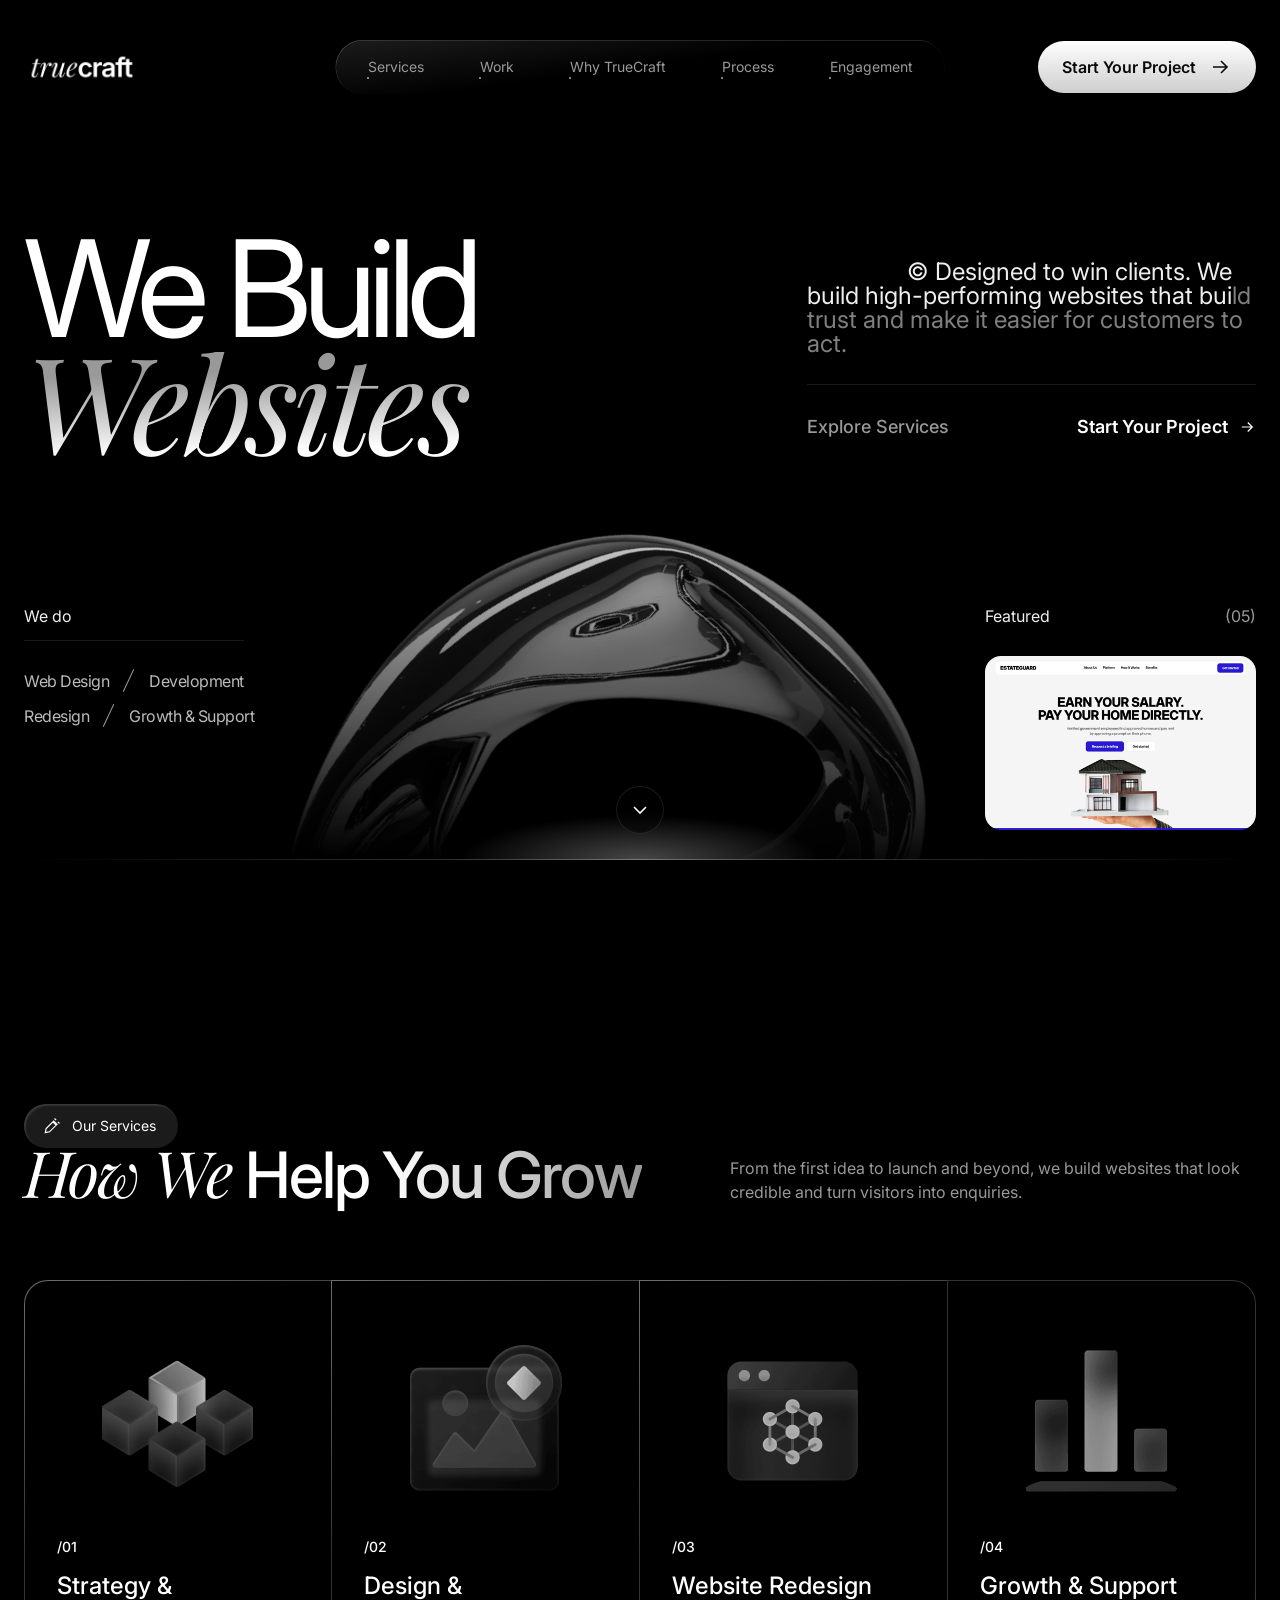
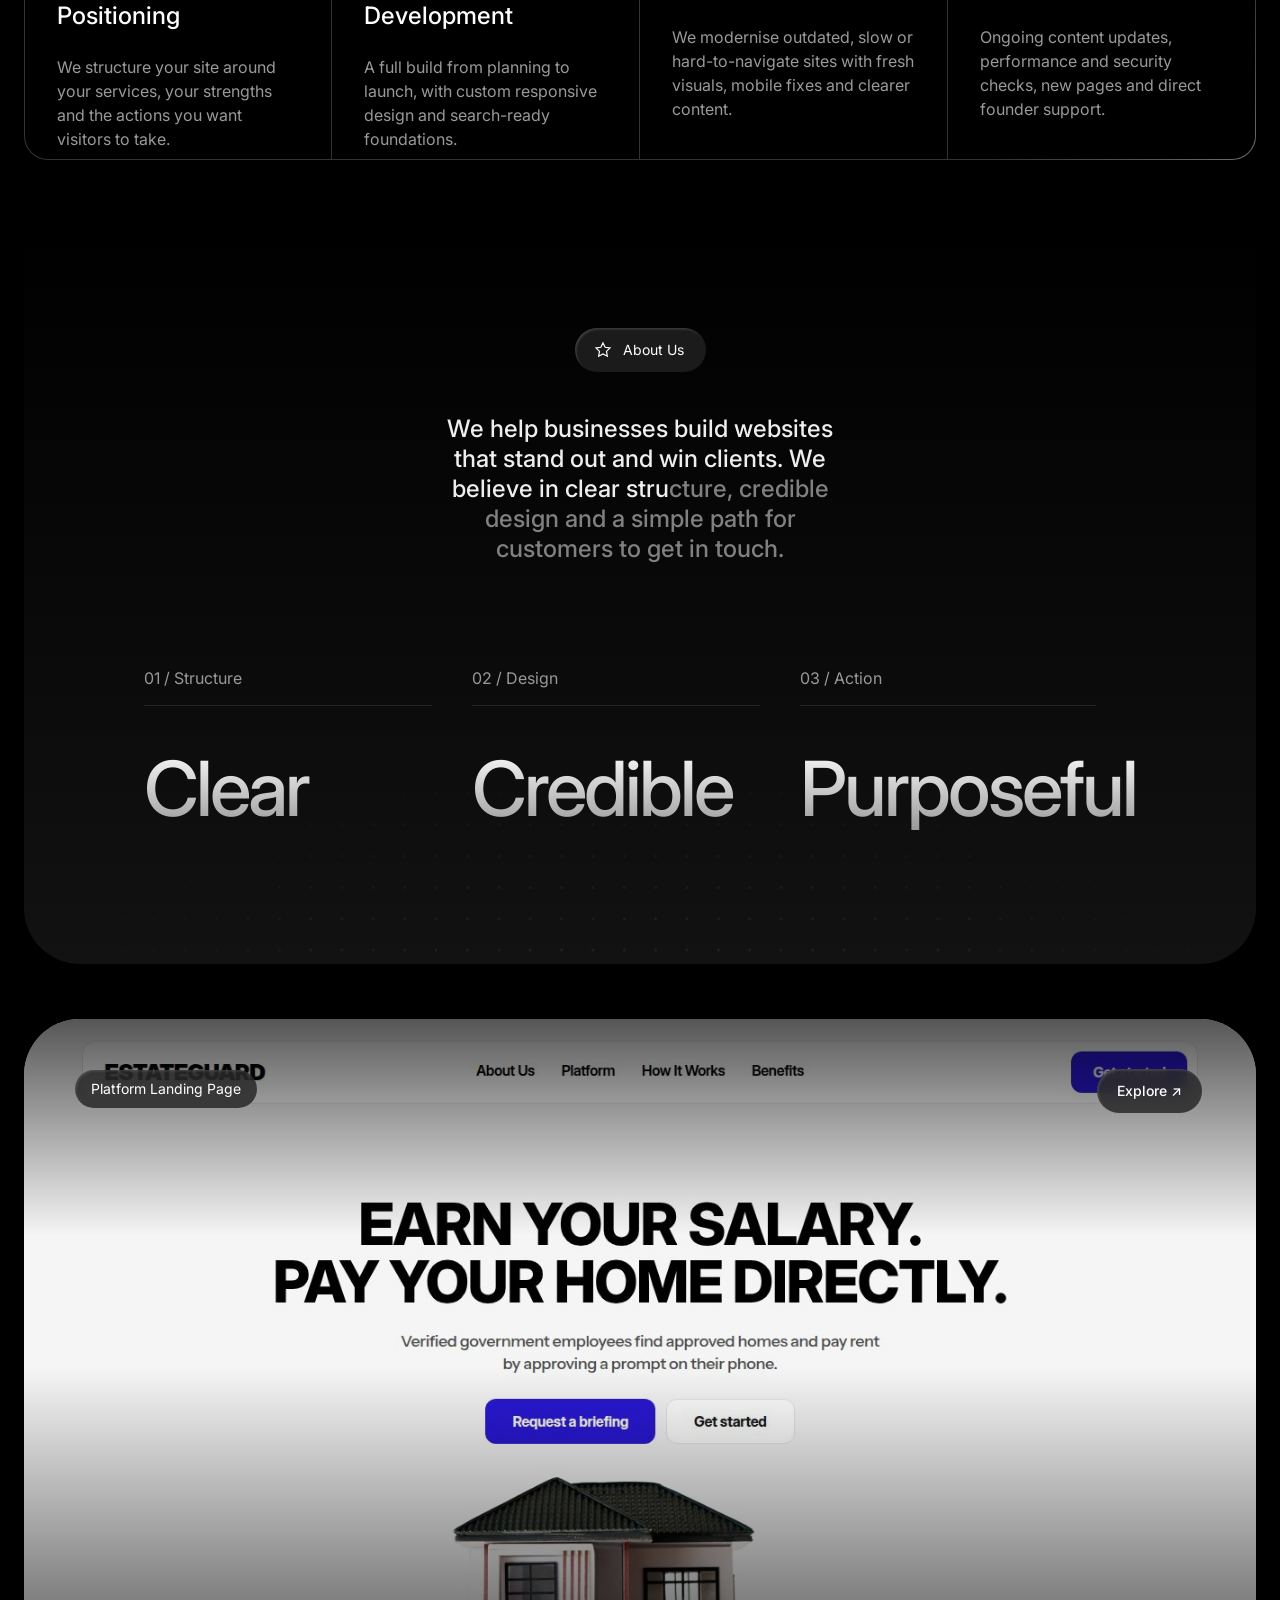
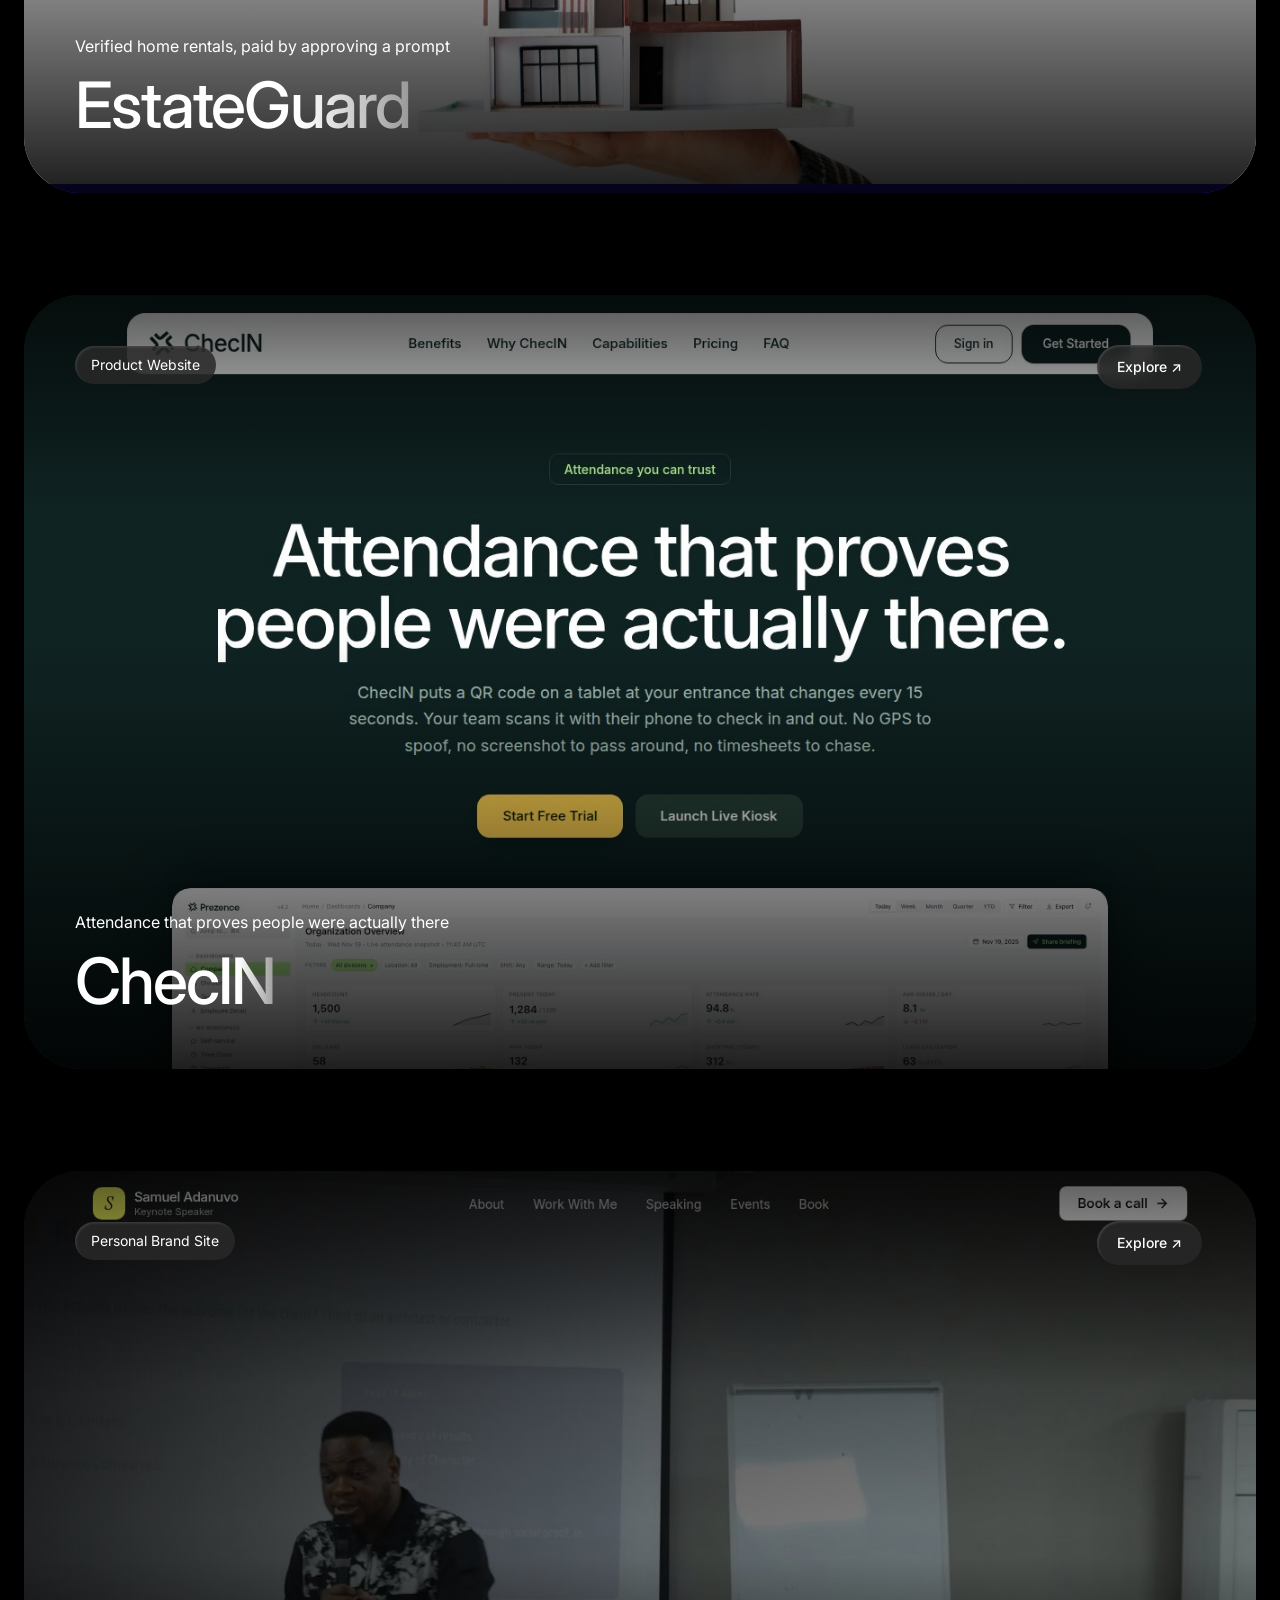
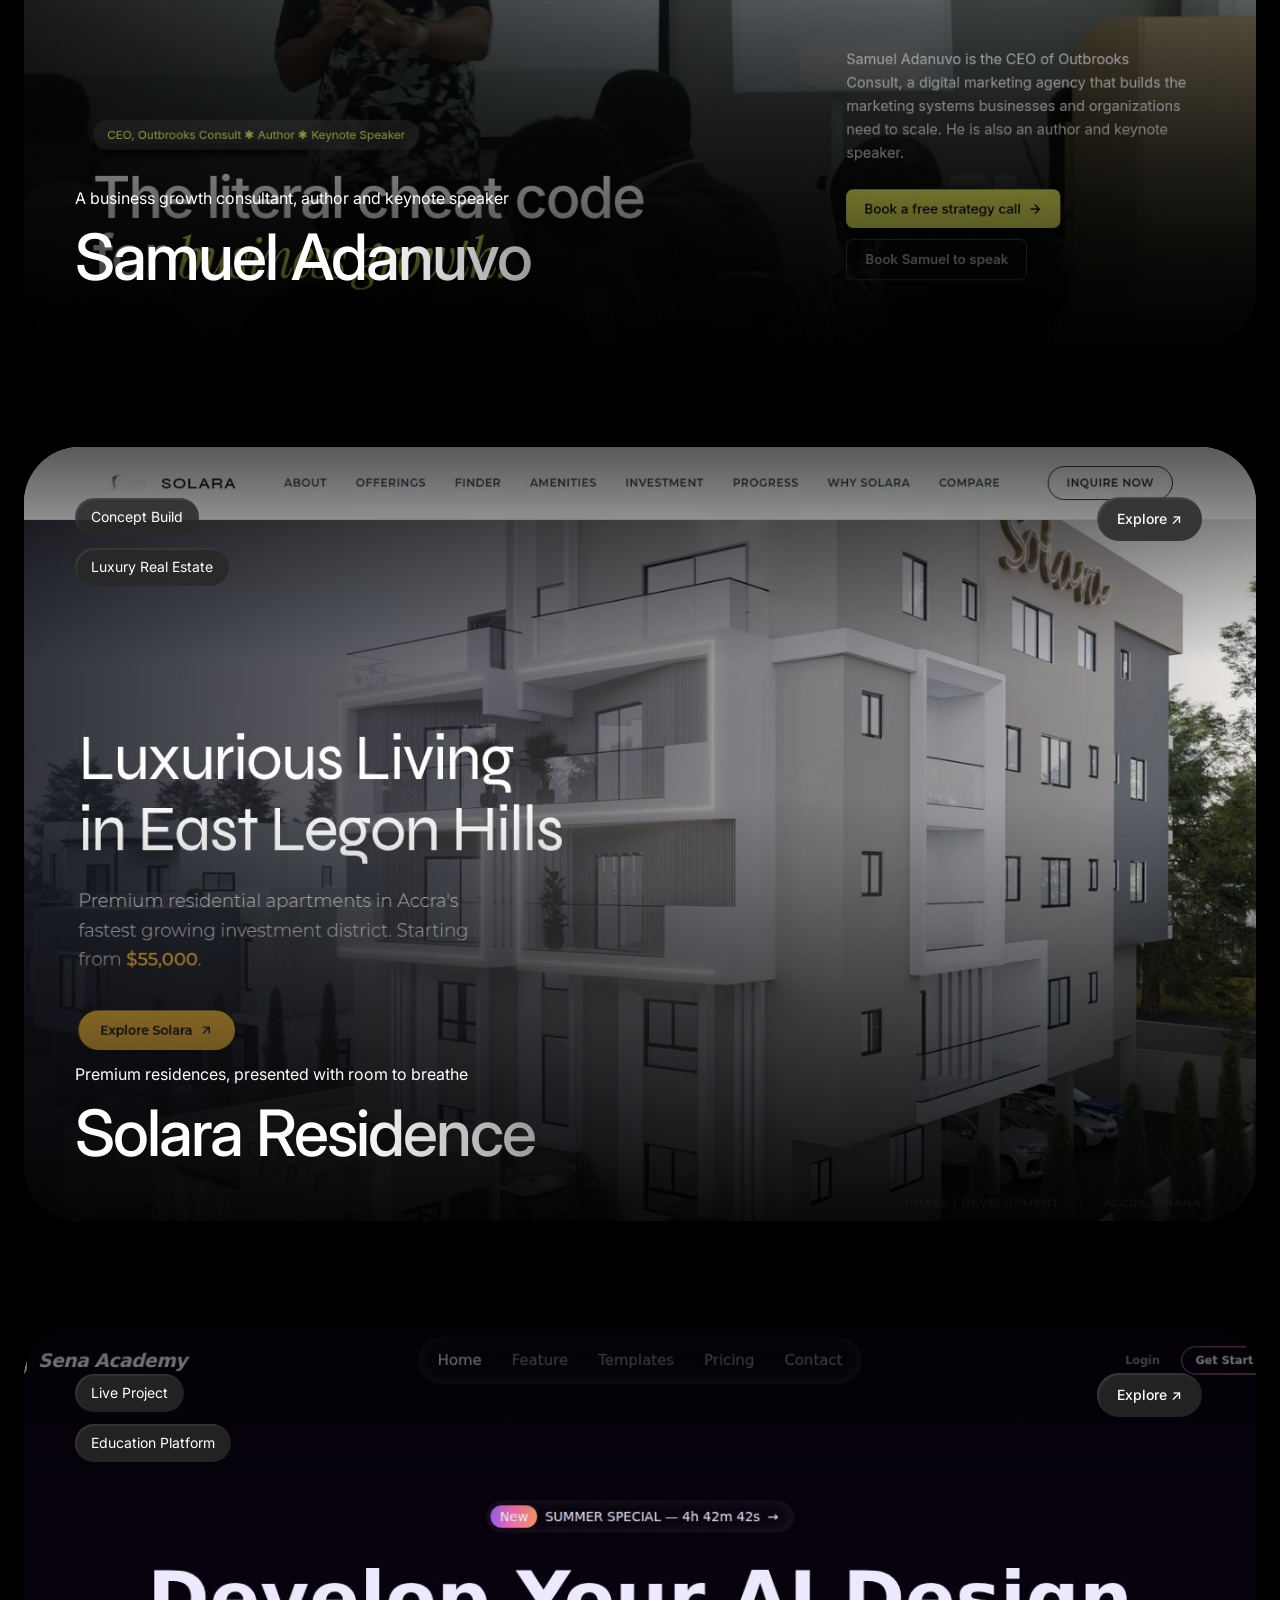
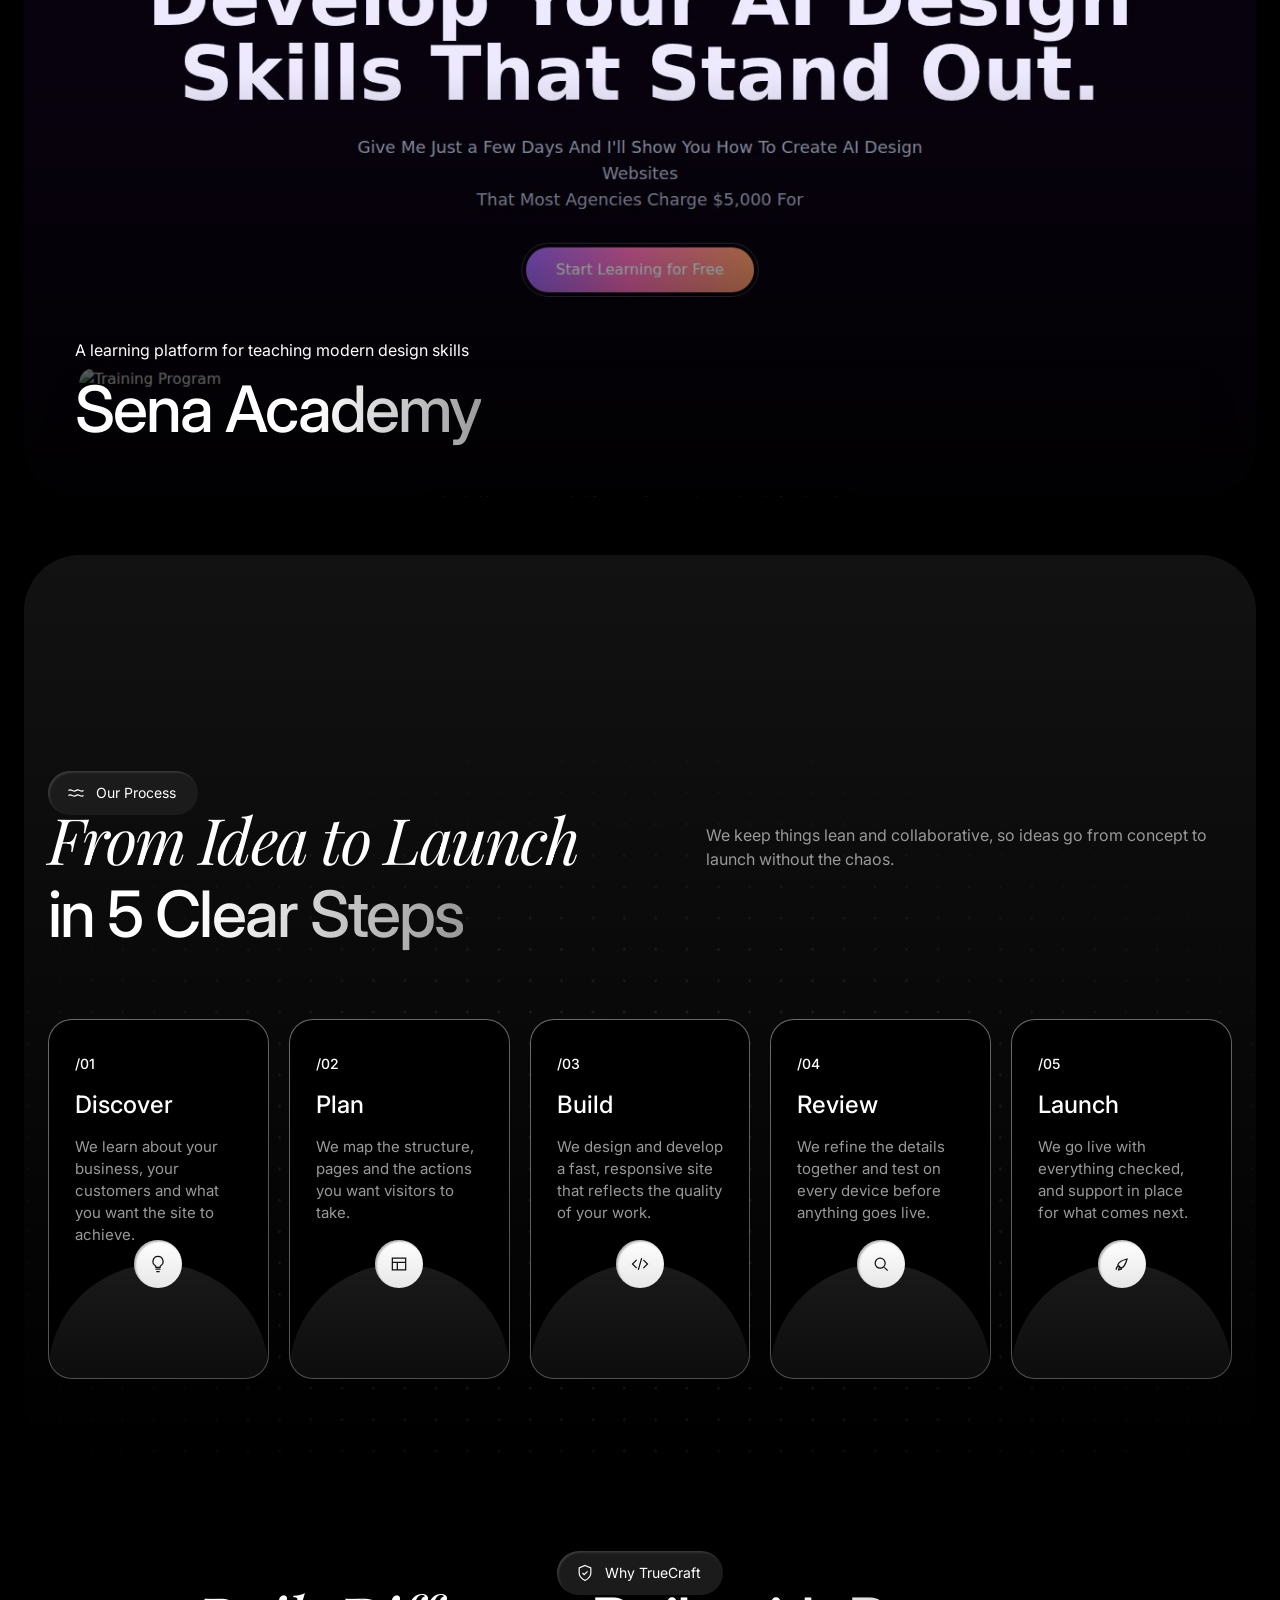
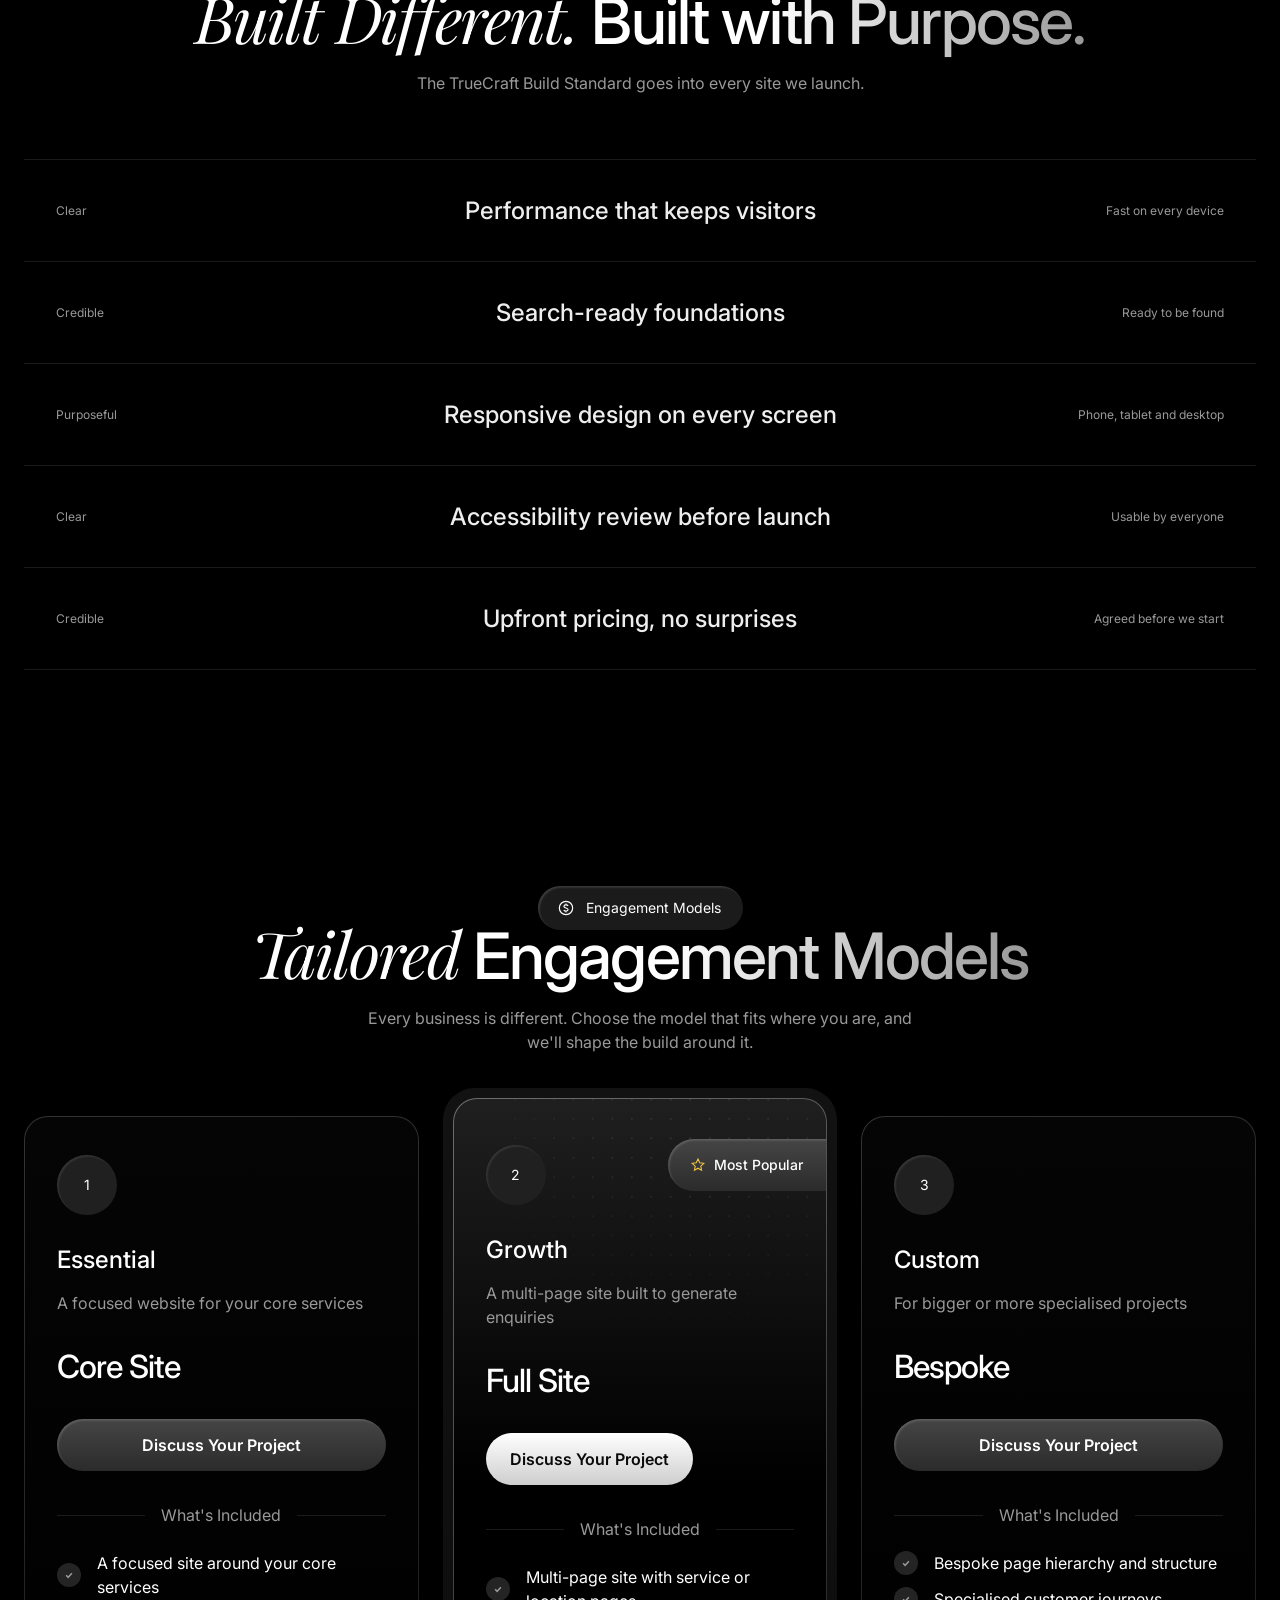
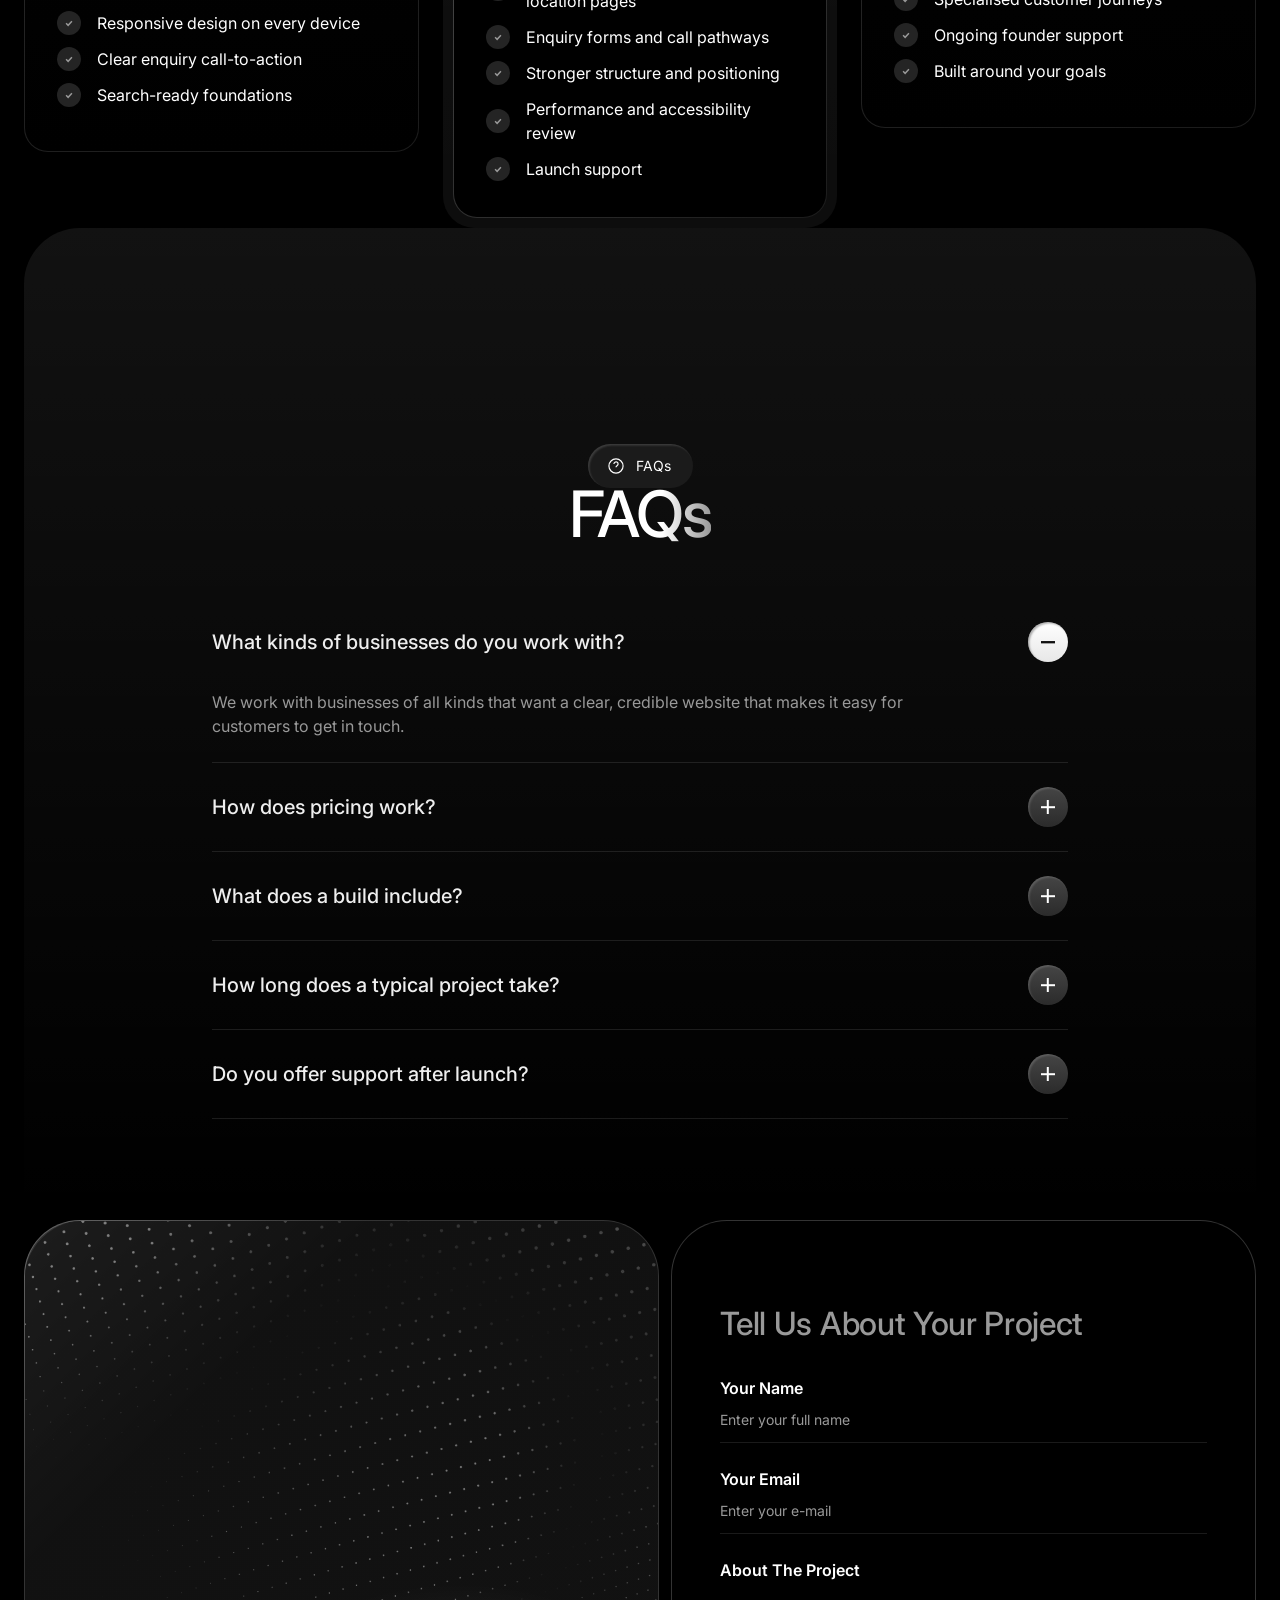
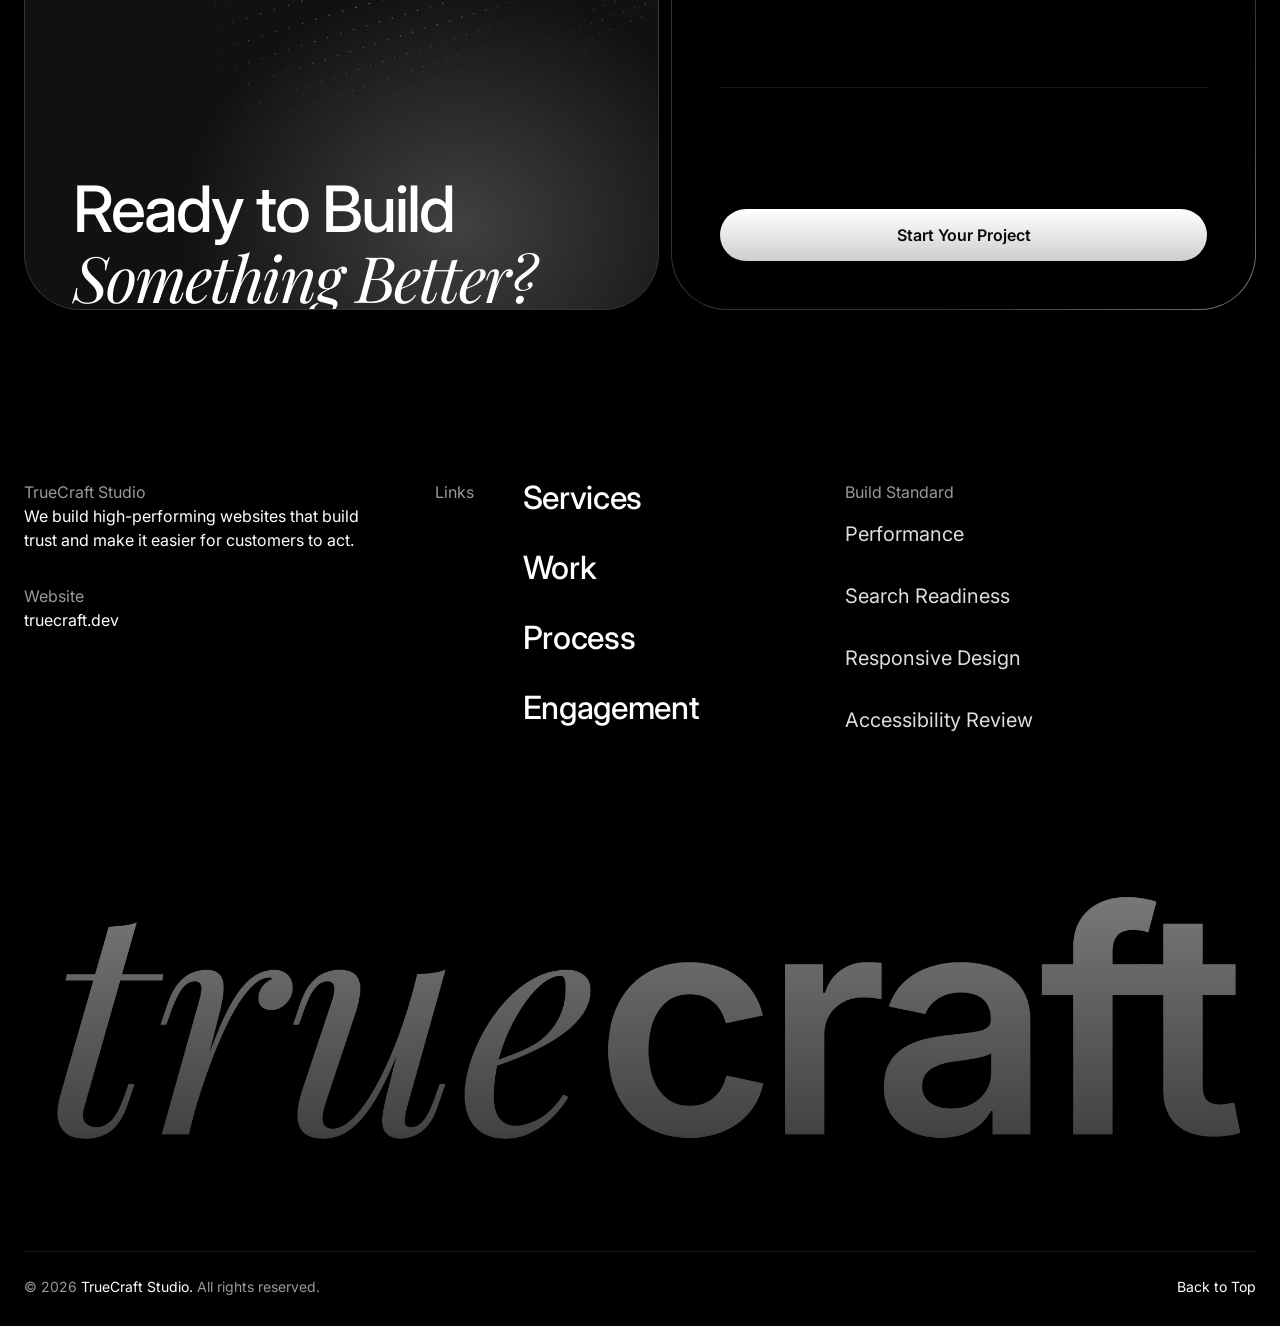
==== commit c693a2d7: "Work section: add EstateGuard, ChecIN and Samuel Adanuvo; remove Kinetic Lab and Heritage Homes Co-A" ====
--- a/index.html
+++ b/index.html
@@ -44,7 +44,7 @@
       <p><span>Web Design</span><u></u><span>Development</span></p>
       <p><span>Redesign</span><u></u><span>Growth &amp; Support</span></p>
     </div>
-    <a href="#projects" class="hero__feat in-load" style="--d:.3s"><div><span>Featured</span><span>(04)</span></div><img src="img/featured.png" alt="Featured project"></a>
+    <a href="#projects" class="hero__feat in-load" style="--d:.3s"><div><span>Featured</span><span>(05)</span></div><img src="img/featured.png" alt="Featured project"></a>
     <a href="#services" class="hero__down" aria-label="Scroll down"><svg width="24" height="24" viewBox="0 0 24 24" fill="none" stroke="currentColor" stroke-width="1.6"><path d="M6 9l6 6 6-6"/></svg></a>
   </div>
 </section>
@@ -81,28 +81,36 @@
 <!-- WORK -->
 <section class="projects" id="projects">
   <article class="project">
-    <a class="project__link" href="https://gym-livid-five.vercel.app/" target="_blank" rel="noopener" aria-label="Explore Kinetic Lab"></a>
-    <img src="img/work-kinetic.jpg" alt="Kinetic Lab website">
-    <div class="project__fade"></div>
-    <div class="tags"><span>Concept Build</span><span>Fitness Studio</span></div>
-    <div class="awards"><span class="visit">Explore Build ↗</span></div>
-    <div class="project__title"><p>A high-intensity training studio, built as a concept</p><h3>Kinetic <span class="grad">Lab</span></h3></div>
+    <a class="project__link" href="https://estateguard-azure.vercel.app/" target="_blank" rel="noopener" aria-label="Explore EstateGuard"></a>
+    <img src="img/work-estateguard.jpg" alt="EstateGuard website">
+    <div class="project__fade"></div>
+    <div class="tags"><span>Platform Landing Page</span></div>
+    <div class="awards"><span class="visit">Explore ↗</span></div>
+    <div class="project__title"><p>Verified home rentals, paid by approving a prompt</p><h3>Estate<span class="grad">Guard</span></h3></div>
+  </article>
+  <article class="project">
+    <a class="project__link" href="https://checin-6982.vercel.app/" target="_blank" rel="noopener" aria-label="Explore ChecIN"></a>
+    <img src="img/work-checin.jpg" alt="ChecIN website">
+    <div class="project__fade"></div>
+    <div class="tags"><span>Product Website</span></div>
+    <div class="awards"><span class="visit">Explore ↗</span></div>
+    <div class="project__title"><p>Attendance that proves people were actually there</p><h3>Chec<span class="grad">IN</span></h3></div>
+  </article>
+  <article class="project">
+    <a class="project__link" href="https://sammy-drab.vercel.app/" target="_blank" rel="noopener" aria-label="Explore Samuel Adanuvo"></a>
+    <img src="img/work-sammy.jpg" alt="Samuel Adanuvo website">
+    <div class="project__fade"></div>
+    <div class="tags"><span>Personal Brand Site</span></div>
+    <div class="awards"><span class="visit">Explore ↗</span></div>
+    <div class="project__title"><p>A business growth consultant, author and keynote speaker</p><h3>Samuel <span class="grad">Adanuvo</span></h3></div>
   </article>
   <article class="project">
     <a class="project__link" href="https://solara-three-gamma.vercel.app/" target="_blank" rel="noopener" aria-label="Explore Solara Residence"></a>
     <img src="img/work-solara.jpg" alt="Solara Residence website">
     <div class="project__fade"></div>
     <div class="tags"><span>Concept Build</span><span>Luxury Real Estate</span></div>
-    <div class="awards"><span class="visit">Explore Build ↗</span></div>
+    <div class="awards"><span class="visit">Explore ↗</span></div>
     <div class="project__title"><p>Premium residences, presented with room to breathe</p><h3>Solara <span class="grad">Residence</span></h3></div>
-  </article>
-  <article class="project">
-    <a class="project__link" href="https://real-estate-jade-nine.vercel.app/" target="_blank" rel="noopener" aria-label="Explore Heritage Homes Realty"></a>
-    <img src="img/work-heritage.jpg" alt="Heritage Homes Realty website">
-    <div class="project__fade"></div>
-    <div class="tags"><span>Concept Build</span><span>Property Search</span></div>
-    <div class="awards"><span class="visit">Explore Build ↗</span></div>
-    <div class="project__title"><p>A property search experience with a calm, premium feel</p><h3>Heritage Homes <span class="grad">Realty</span></h3></div>
   </article>
   <article class="project">
     <a class="project__link" href="https://sena-academy-lms-ten.vercel.app/" target="_blank" rel="noopener" aria-label="Explore Sena Academy"></a>
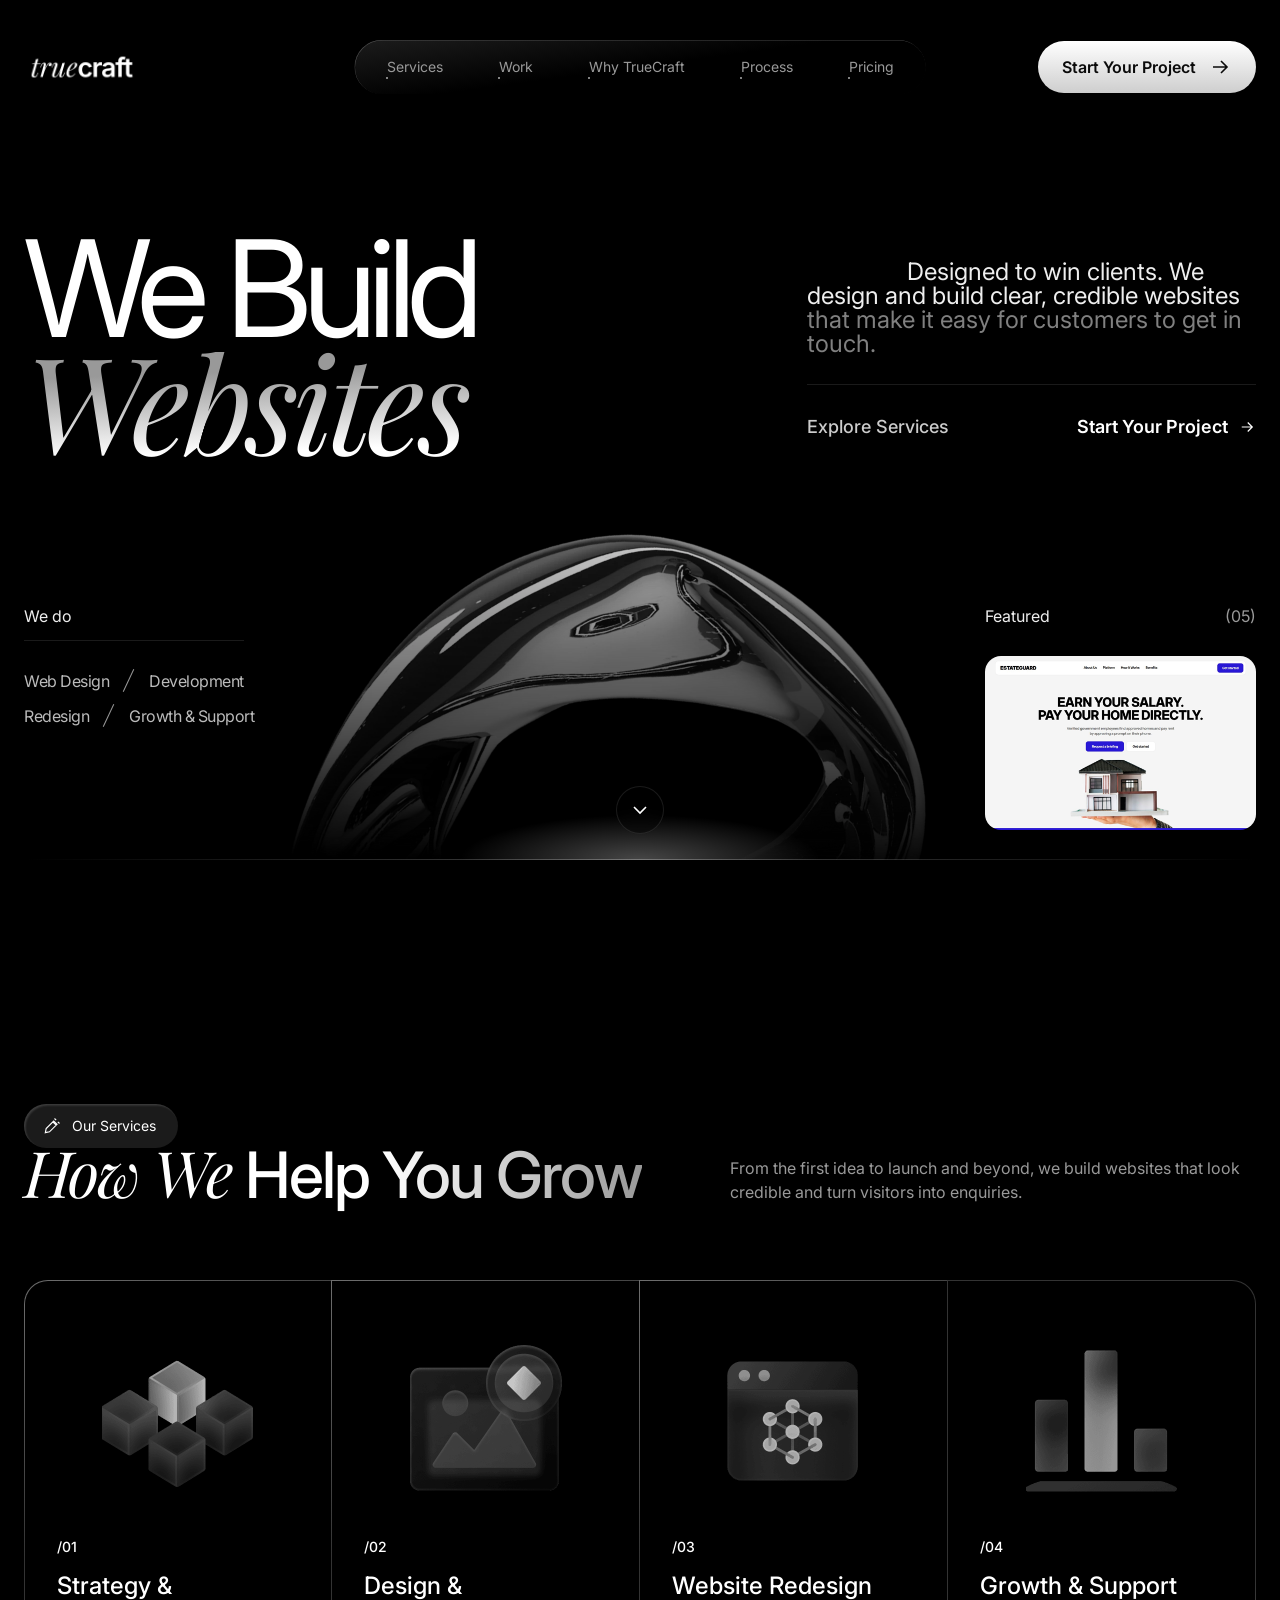
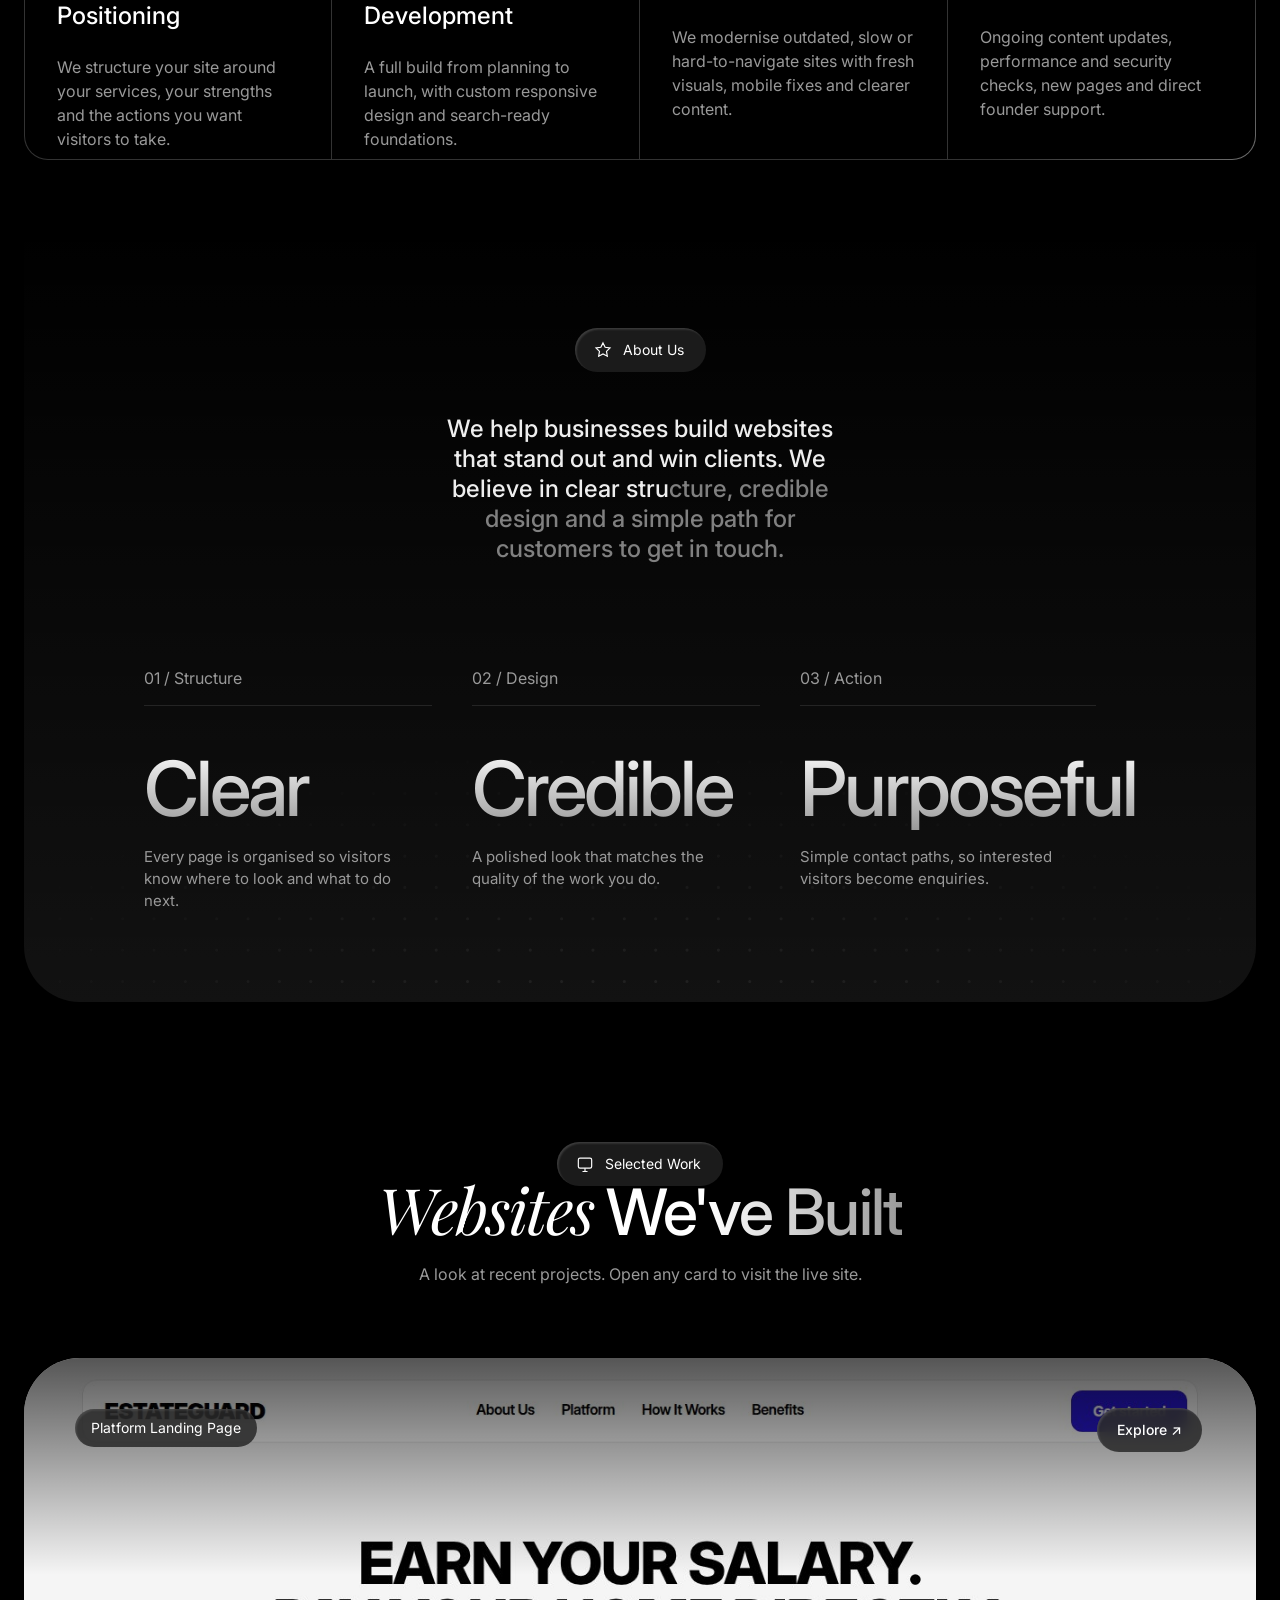
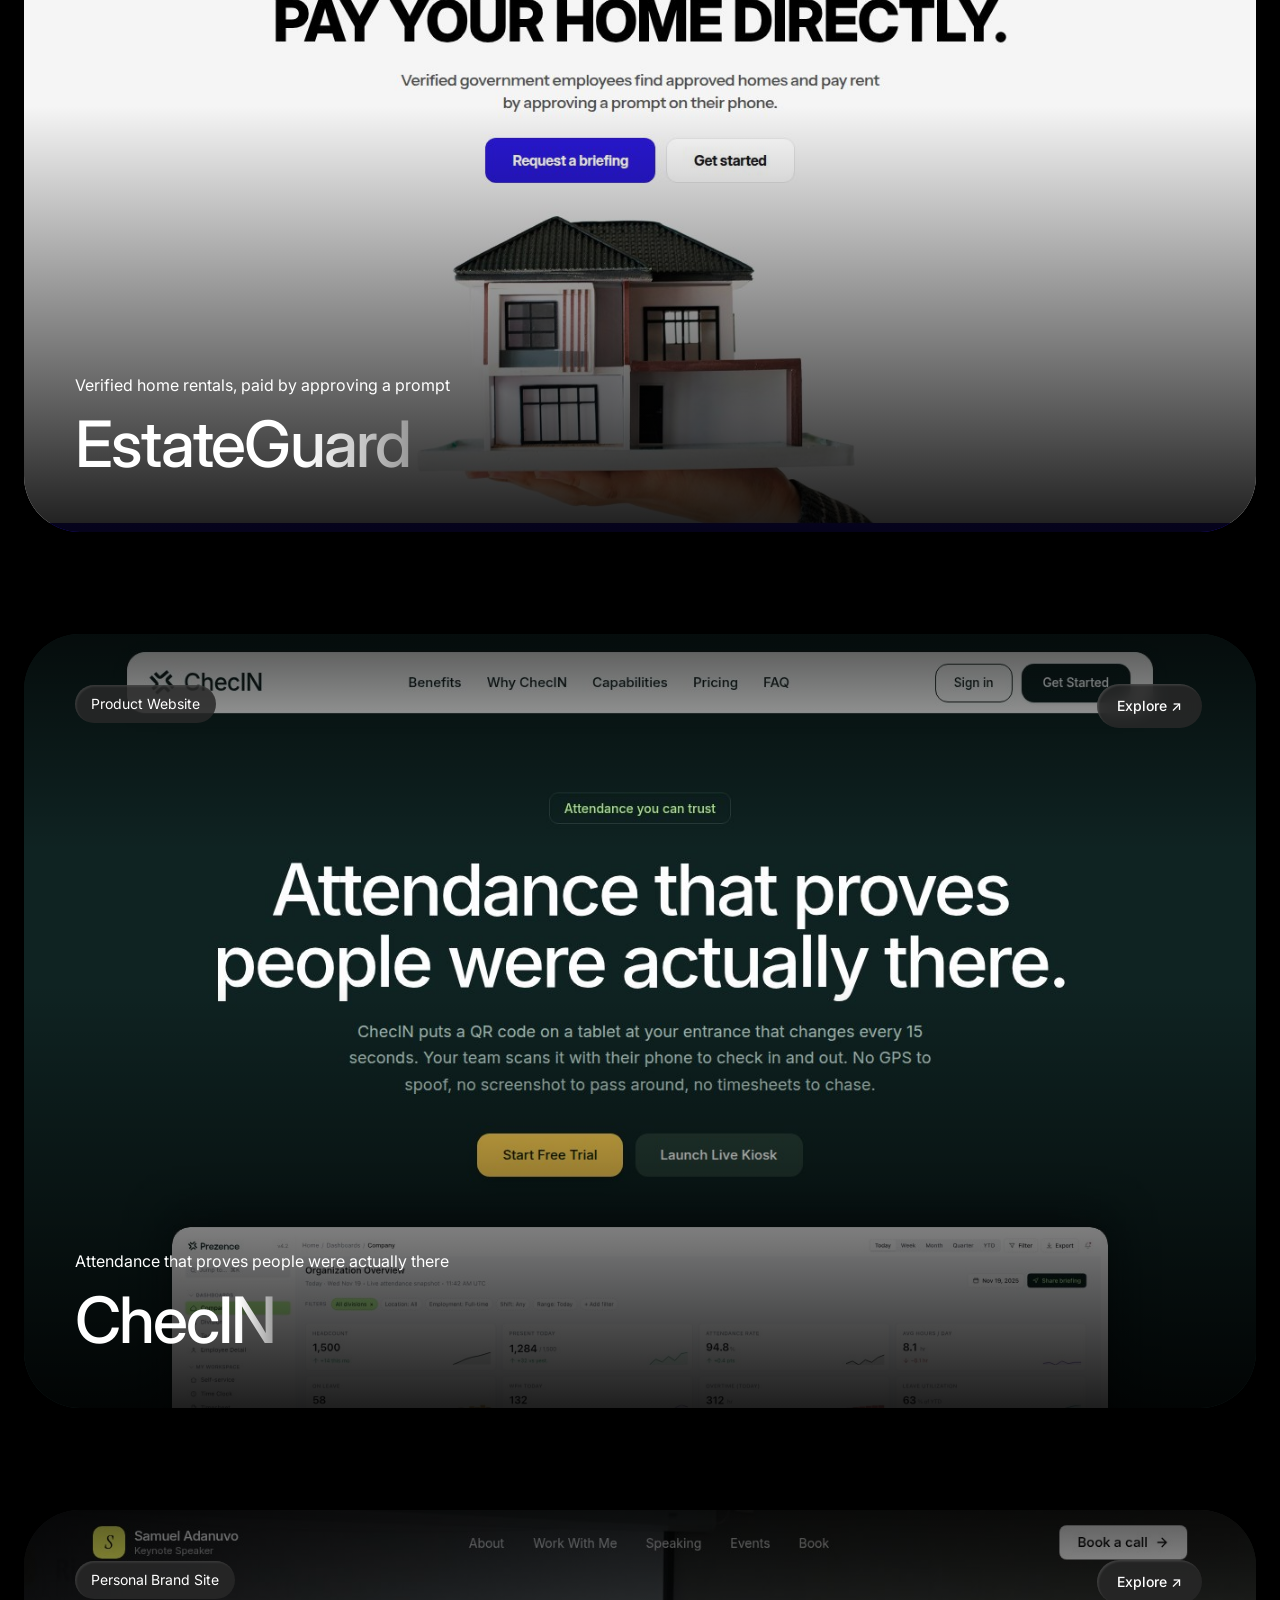
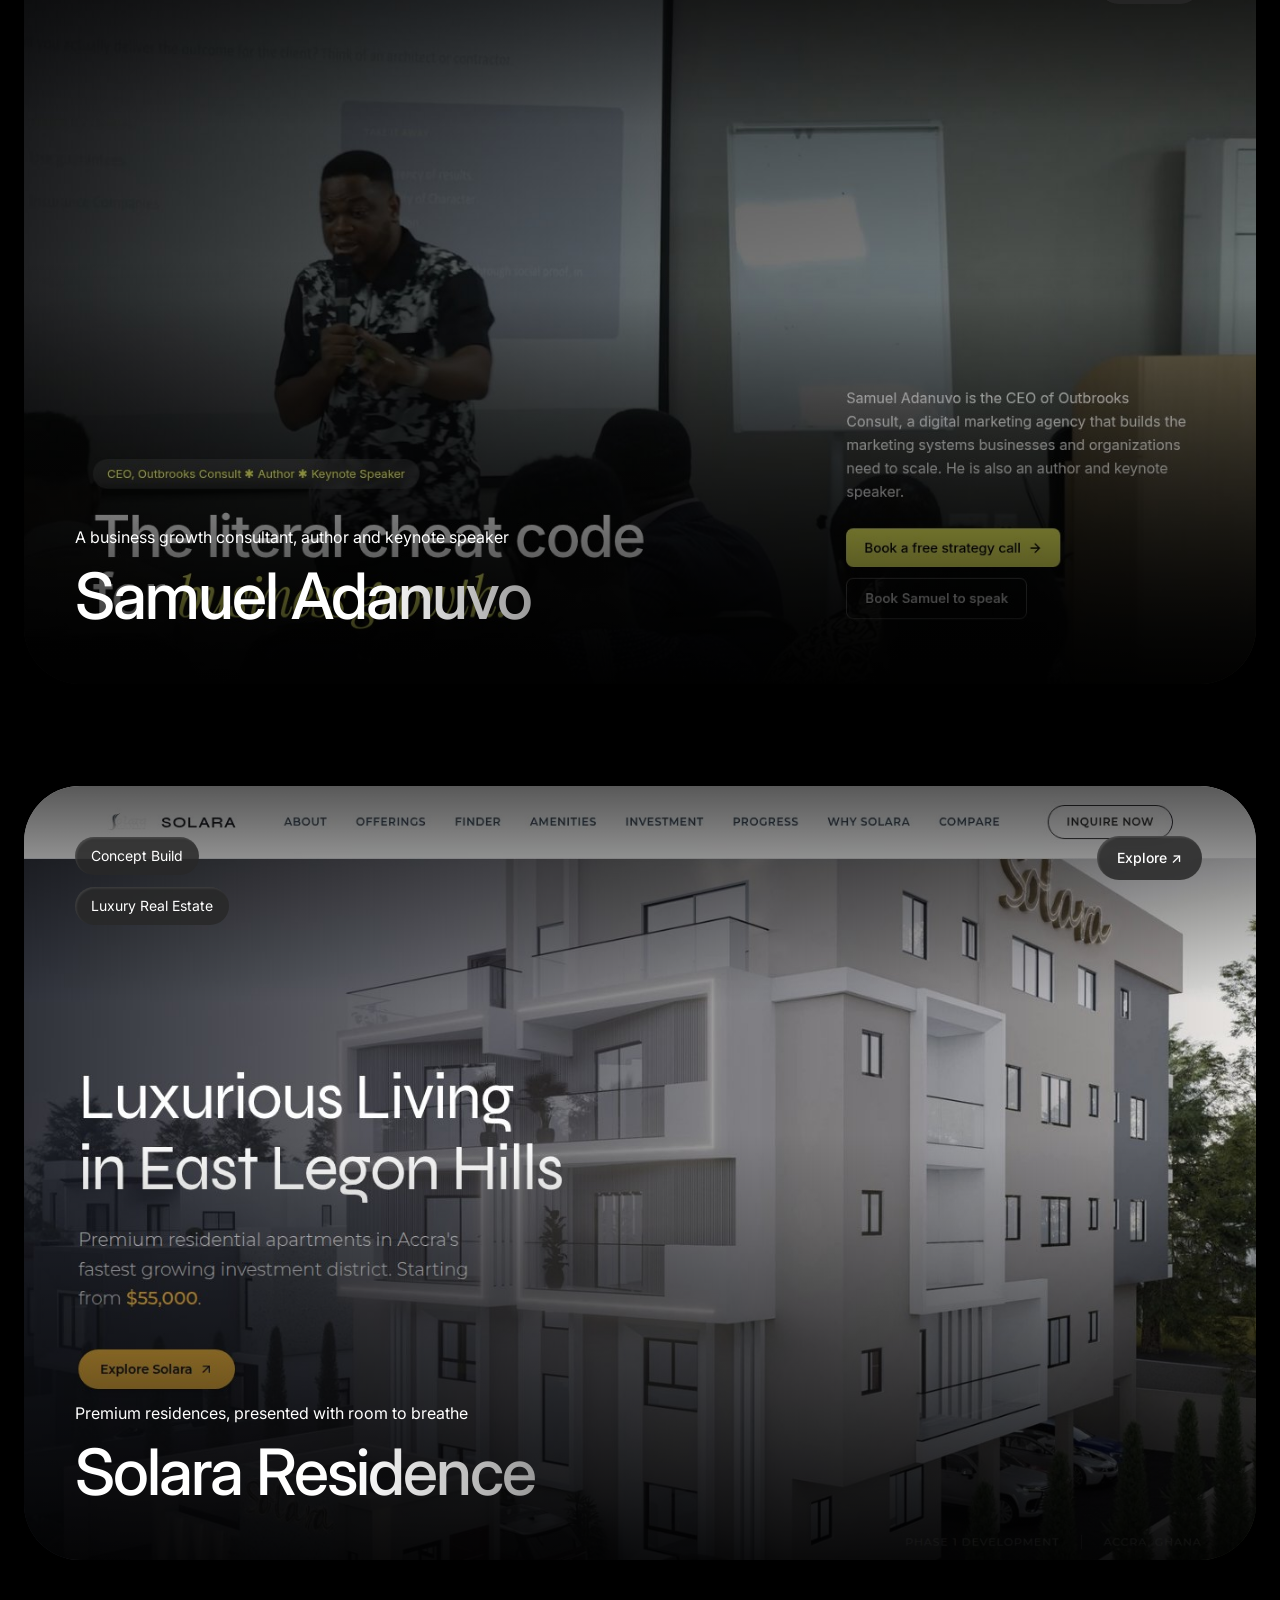
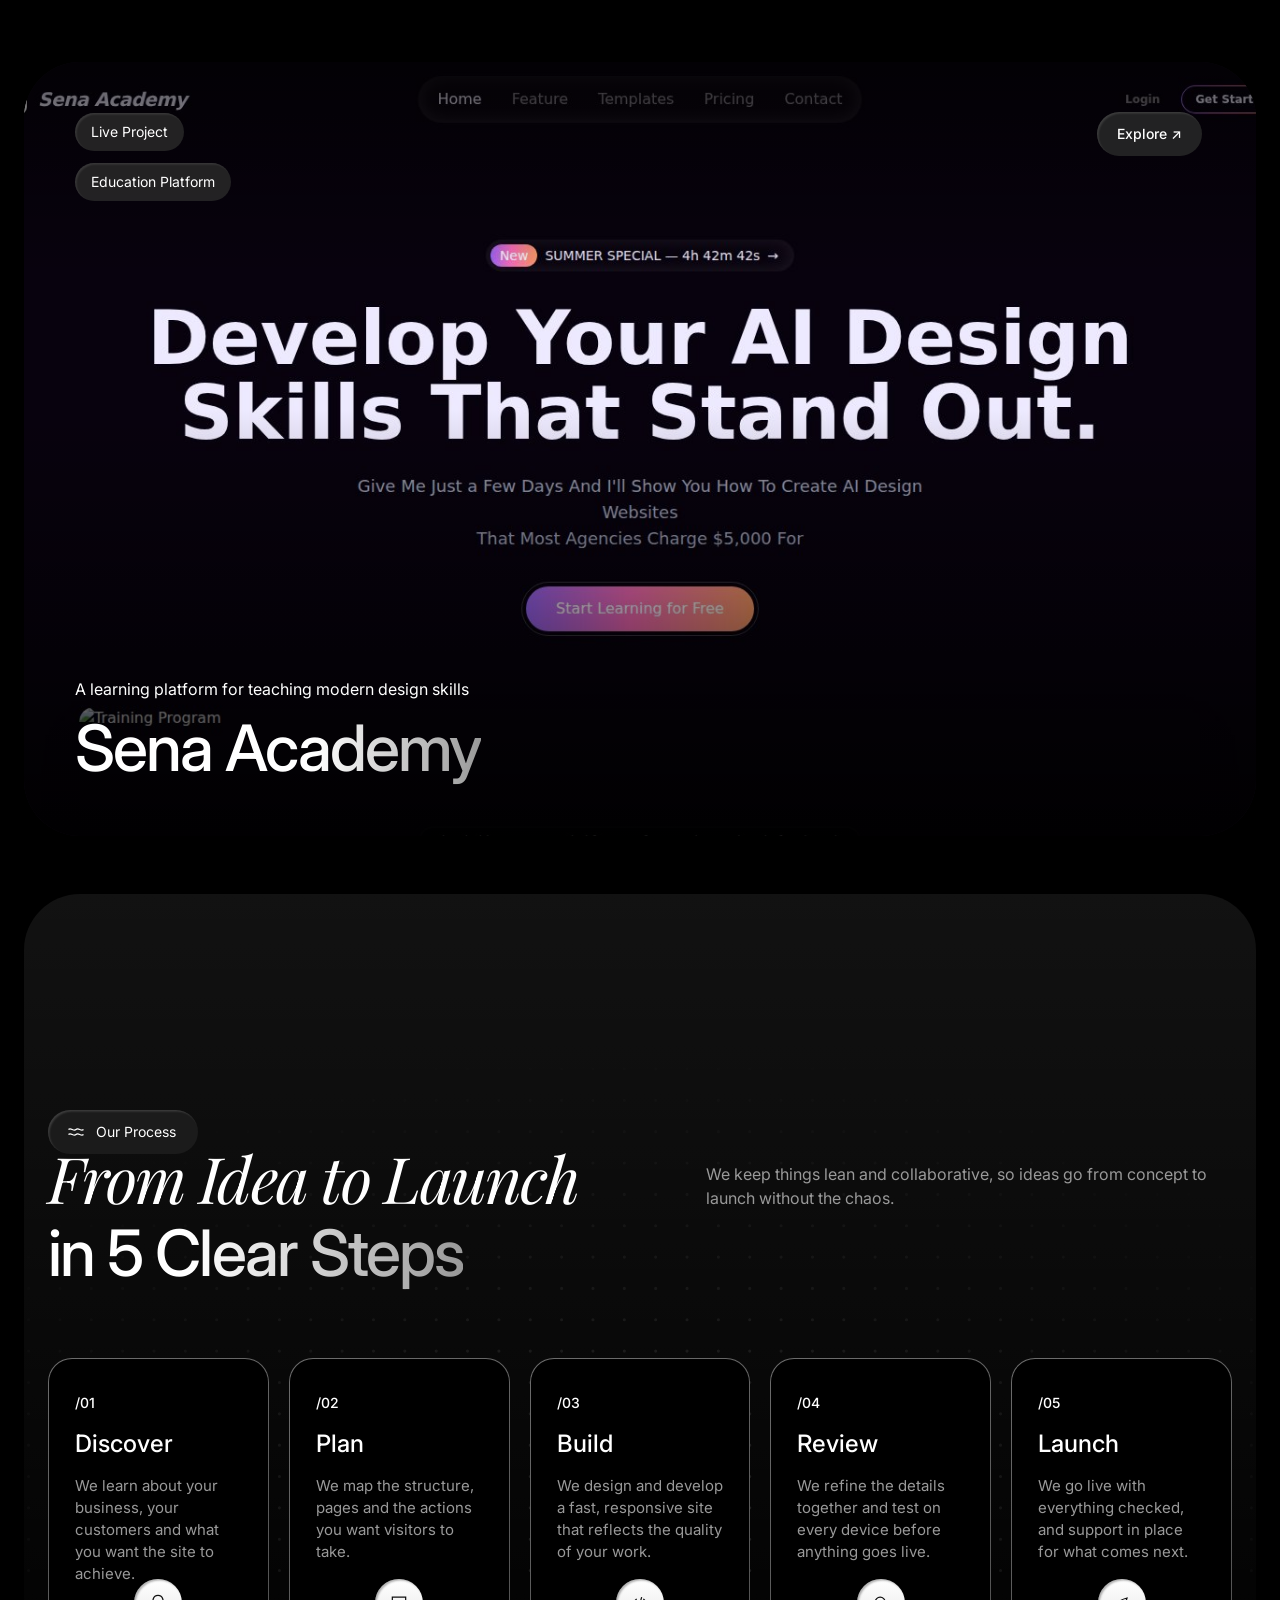
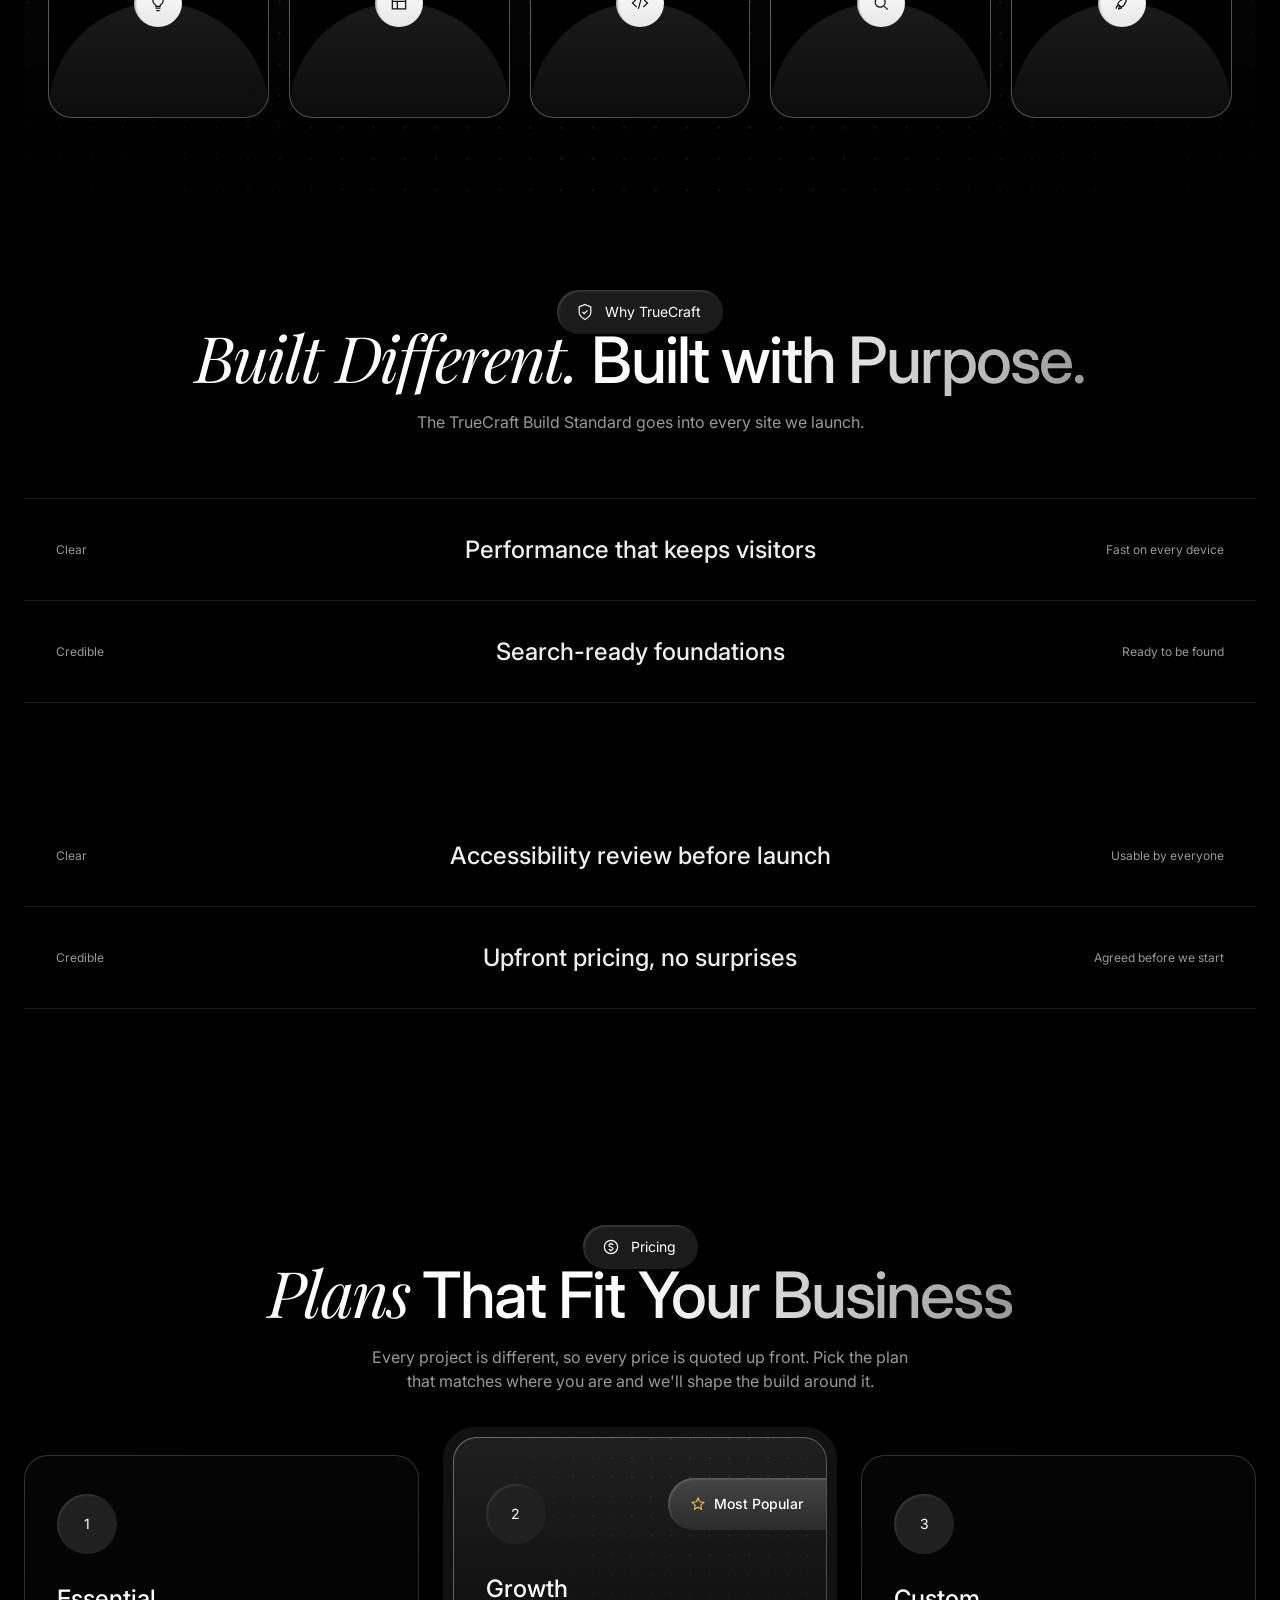
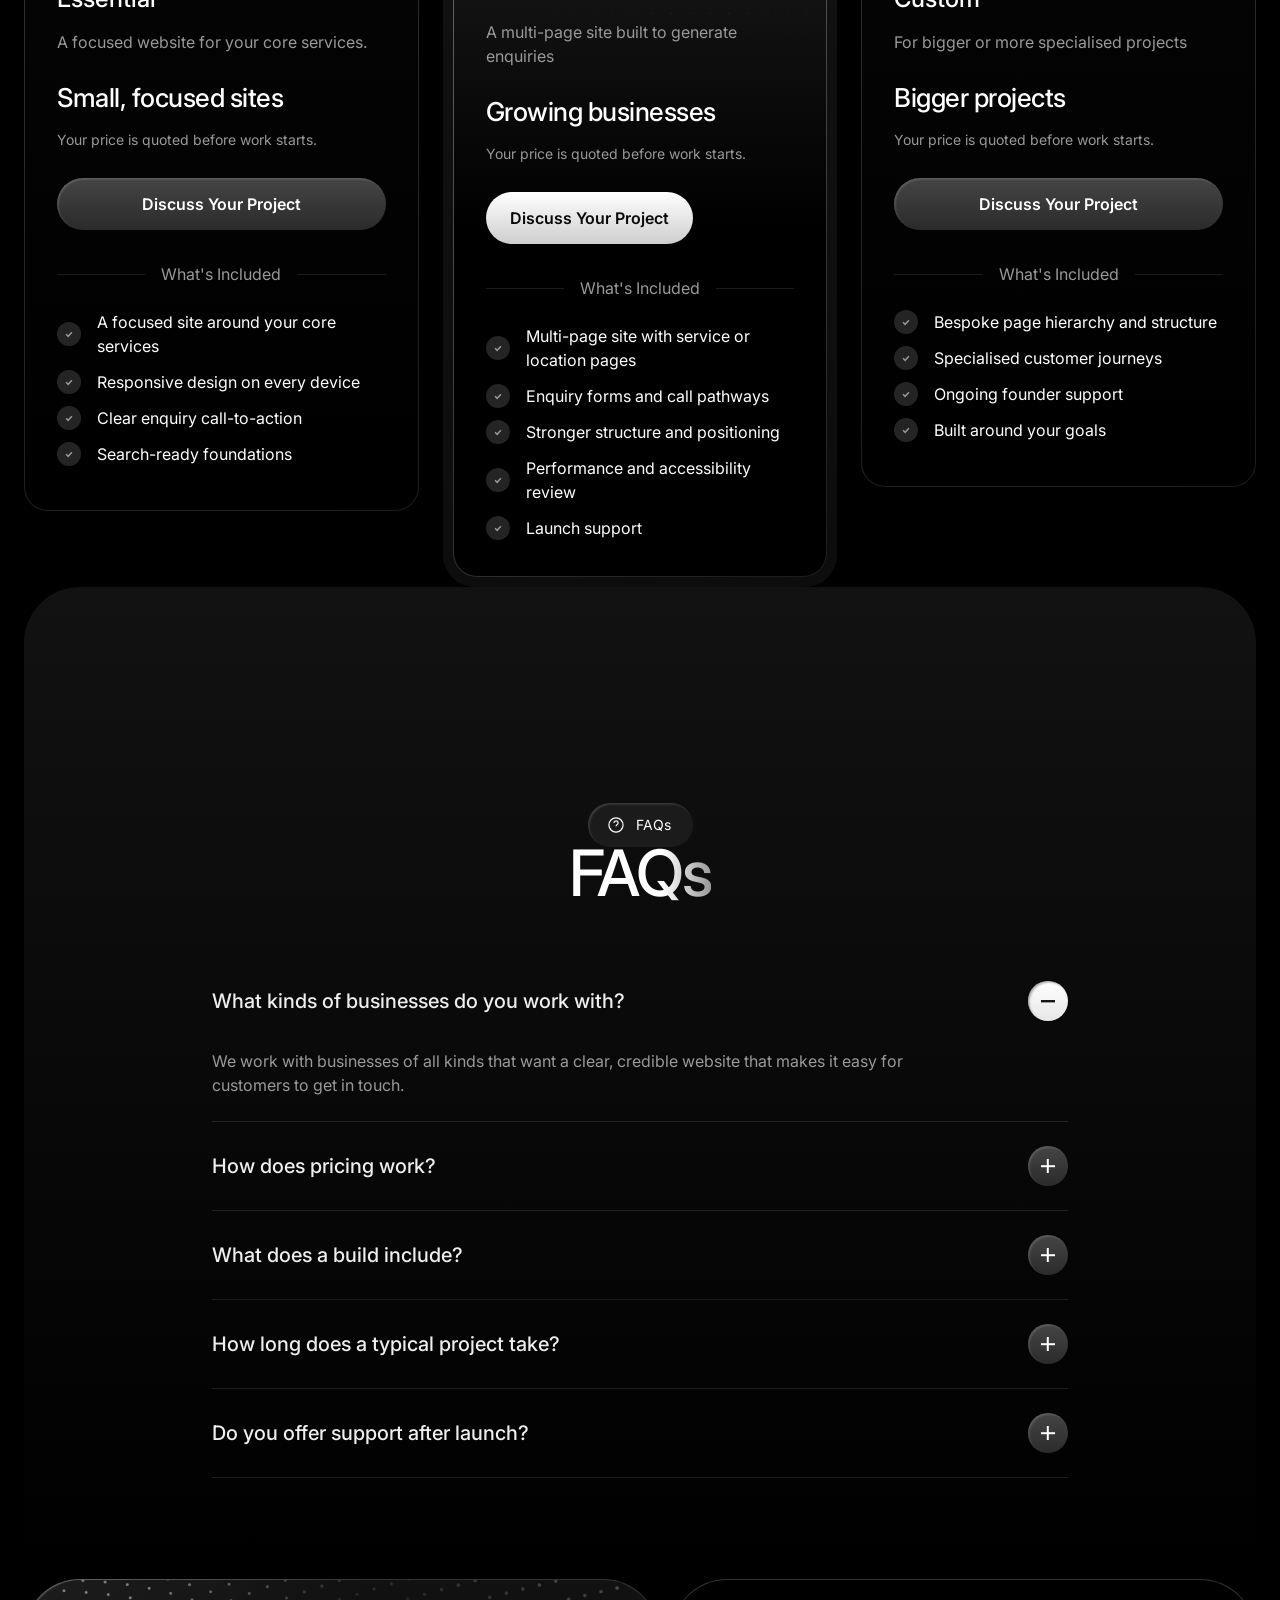
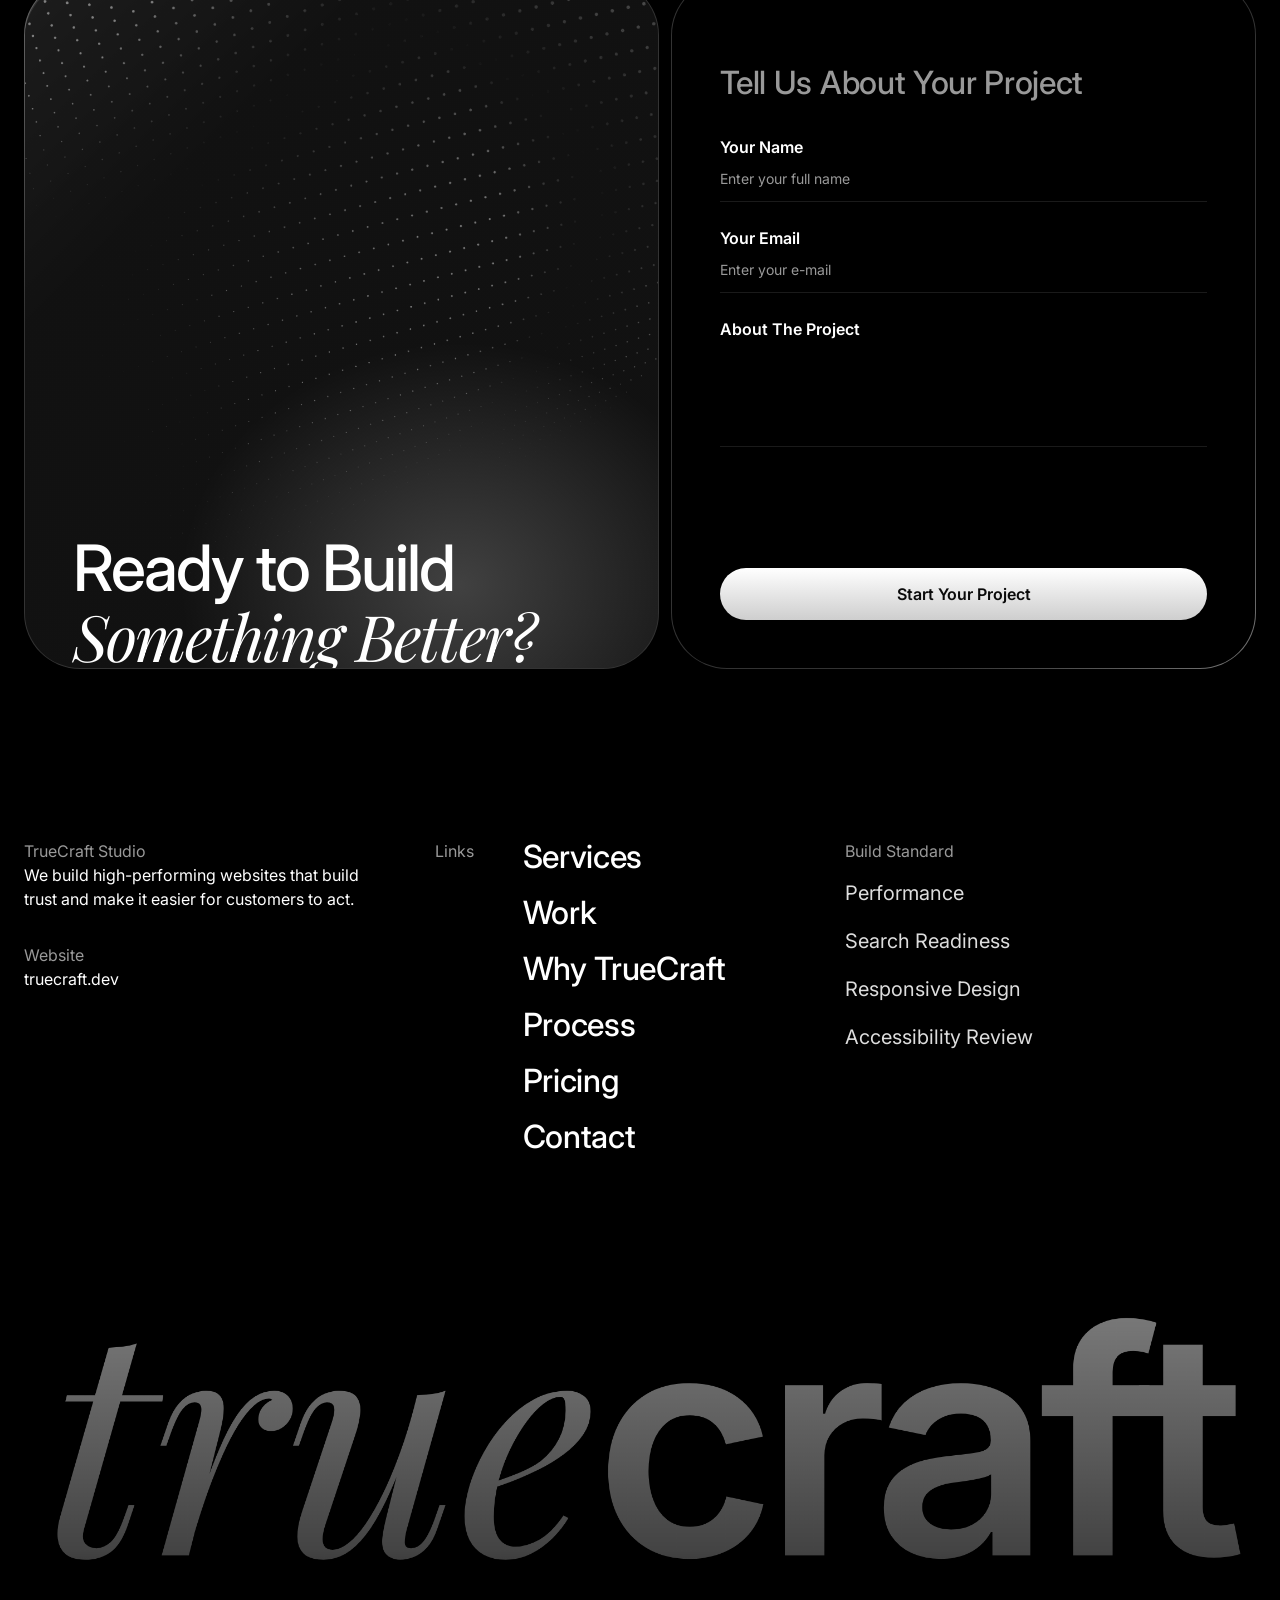
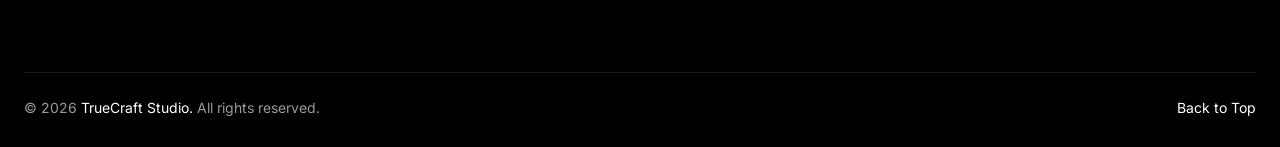
==== commit 2a734133: "Audit fixes: clearer hero copy, Work heading, floating nav, pricing clarity, mobile layout, lighter " ====
--- a/index.html
+++ b/index.html
@@ -4,7 +4,11 @@
 <meta charset="UTF-8">
 <meta name="viewport" content="width=device-width, initial-scale=1">
 <title>TrueCraft – Websites Designed to Win Clients</title>
-<meta name="description" content="TrueCraft builds high-performing websites that build trust and make it easier for customers to act.">
+<meta name="description" content="TrueCraft designs and builds clear, credible, high-performing websites that turn visitors into enquiries.">
+<meta name="theme-color" content="#000000">
+<meta property="og:title" content="TrueCraft – Websites Designed to Win Clients">
+<meta property="og:description" content="We design and build clear, credible, high-performing websites that turn visitors into enquiries.">
+<meta property="og:type" content="website">
 <link rel="icon" href="img/favicon.png">
 <link rel="preconnect" href="https://fonts.googleapis.com">
 <link rel="preconnect" href="https://fonts.gstatic.com" crossorigin>
@@ -18,7 +22,7 @@
 <header class="nav">
   <a href="#top" class="nav__logo"><img src="img/logo.png" alt="TrueCraft"></a>
   <nav class="nav__pill">
-    <a href="#services"><span>Services</span><i></i></a><a href="#projects"><span>Work</span><i></i></a><a href="#why"><span>Why TrueCraft</span><i></i></a><a href="#process"><span>Process</span><i></i></a><a href="#pricing"><span>Engagement</span><i></i></a>
+    <a href="#services"><span>Services</span><i></i></a><a href="#projects"><span>Work</span><i></i></a><a href="#why"><span>Why TrueCraft</span><i></i></a><a href="#process"><span>Process</span><i></i></a><a href="#pricing"><span>Pricing</span><i></i></a>
   </nav>
   <a href="#contact" class="btn btn--light nav__cta"><span>Start Your Project</span><svg width="24" height="24" viewBox="0 0 24 24" fill="none" stroke="currentColor" stroke-width="1.6"><path d="M5 12h14M13 6l6 6-6 6"/></svg></a>
   <button class="nav__burger" aria-label="Menu"><span></span><span></span></button>
@@ -28,14 +32,14 @@
 <section class="hero" id="top">
   <video class="hero__video" src="img/hero.mp4" autoplay muted loop playsinline></video>
   <div class="hero__shade"></div>
-  <img class="hero__ball" src="img/ball.svg" alt="">
+  <img class="hero__ball" src="img/ball.webp" alt="" width="948" height="667" fetchpriority="high">
   <div class="hero__glow"></div>
   <div class="hero__wrap">
     <h1 class="hero__title in-load" style="--d:0s"><span>We Build</span><em>Websites</em></h1>
     <div class="hero__r">
-      <p class="hero__p in-load" style="--d:.25s" data-hero-reveal>© Designed to win clients. We build high-performing websites that build trust and make it easier for customers to act.</p>
+      <p class="hero__p in-load" style="--d:.25s" data-hero-reveal>Designed to win clients. We design and build clear, credible websites that make it easy for customers to get in touch.</p>
       <div class="hero__contact in-load" style="--d:.45s">
-        <a href="#services">Explore Services</a>
+        <a href="#services" class="hero__ghost">Explore Services</a>
         <a href="#contact" class="hero__start">Start Your Project <svg width="18" height="18" viewBox="0 0 24 24" fill="none" stroke="currentColor" stroke-width="1.6"><path d="M5 12h14M13 6l6 6-6 6"/></svg></a>
       </div>
     </div>
@@ -72,17 +76,22 @@
   <span class="chip"><svg width="20" height="20" viewBox="0 0 24 24" fill="none" stroke="currentColor" stroke-width="1.4"><path d="M12 3.500l2.600 5.300 5.800.8-4.200 4.100 1 5.800-5.200-2.800-5.200 2.800 1-5.800-4.200-4.100 5.800-.8z"/></svg>About Us</span>
   <p class="about__text" data-about>We help businesses build websites that stand out and win clients. We believe in clear structure, credible design and a simple path for customers to get in touch.</p>
   <div class="stats stats--words">
-    <div data-reveal data-scale="1" style="--d:0s"><small>01 / Structure</small><b>Clear</b></div>
-    <div data-reveal data-scale="1" style="--d:.12s"><small>02 / Design</small><b>Credible</b></div>
-    <div data-reveal data-scale="1" style="--d:.24s"><small>03 / Action</small><b>Purposeful</b></div>
+    <div data-reveal data-scale="1" style="--d:0s"><small>01 / Structure</small><b>Clear</b><p>Every page is organised so visitors know where to look and what to do next.</p></div>
+    <div data-reveal data-scale="1" style="--d:.12s"><small>02 / Design</small><b>Credible</b><p>A polished look that matches the quality of the work you do.</p></div>
+    <div data-reveal data-scale="1" style="--d:.24s"><small>03 / Action</small><b>Purposeful</b><p>Simple contact paths, so interested visitors become enquiries.</p></div>
   </div>
 </section>
 
 <!-- WORK -->
 <section class="projects" id="projects">
+  <div class="projects__head head head--center" data-reveal>
+    <span class="chip"><svg width="20" height="20" viewBox="0 0 24 24" fill="none" stroke="currentColor" stroke-width="1.4"><rect x="4" y="5" width="16" height="12" rx="2"/><path d="M9 21h6M12 17v4"/></svg>Selected Work</span>
+    <h2 class="h2"><em>Websites</em> <span class="grad">We've Built</span></h2>
+    <p class="muted">A look at recent projects. Open any card to visit the live site.</p>
+  </div>
   <article class="project">
     <a class="project__link" href="https://estateguard-azure.vercel.app/" target="_blank" rel="noopener" aria-label="Explore EstateGuard"></a>
-    <img src="img/work-estateguard.jpg" alt="EstateGuard website">
+    <img loading="lazy" decoding="async" src="img/work-estateguard.jpg" alt="EstateGuard website">
     <div class="project__fade"></div>
     <div class="tags"><span>Platform Landing Page</span></div>
     <div class="awards"><span class="visit">Explore ↗</span></div>
@@ -90,7 +99,7 @@
   </article>
   <article class="project">
     <a class="project__link" href="https://checin-6982.vercel.app/" target="_blank" rel="noopener" aria-label="Explore ChecIN"></a>
-    <img src="img/work-checin.jpg" alt="ChecIN website">
+    <img loading="lazy" decoding="async" src="img/work-checin.jpg" alt="ChecIN website">
     <div class="project__fade"></div>
     <div class="tags"><span>Product Website</span></div>
     <div class="awards"><span class="visit">Explore ↗</span></div>
@@ -98,7 +107,7 @@
   </article>
   <article class="project">
     <a class="project__link" href="https://sammy-drab.vercel.app/" target="_blank" rel="noopener" aria-label="Explore Samuel Adanuvo"></a>
-    <img src="img/work-sammy.jpg" alt="Samuel Adanuvo website">
+    <img loading="lazy" decoding="async" src="img/work-sammy.jpg" alt="Samuel Adanuvo website">
     <div class="project__fade"></div>
     <div class="tags"><span>Personal Brand Site</span></div>
     <div class="awards"><span class="visit">Explore ↗</span></div>
@@ -106,7 +115,7 @@
   </article>
   <article class="project">
     <a class="project__link" href="https://solara-three-gamma.vercel.app/" target="_blank" rel="noopener" aria-label="Explore Solara Residence"></a>
-    <img src="img/work-solara.jpg" alt="Solara Residence website">
+    <img loading="lazy" decoding="async" src="img/work-solara.jpg" alt="Solara Residence website">
     <div class="project__fade"></div>
     <div class="tags"><span>Concept Build</span><span>Luxury Real Estate</span></div>
     <div class="awards"><span class="visit">Explore ↗</span></div>
@@ -114,7 +123,7 @@
   </article>
   <article class="project">
     <a class="project__link" href="https://sena-academy-lms-ten.vercel.app/" target="_blank" rel="noopener" aria-label="Explore Sena Academy"></a>
-    <img src="img/work-sena.jpg" alt="Sena Academy website">
+    <img loading="lazy" decoding="async" src="img/work-sena.jpg" alt="Sena Academy website">
     <div class="project__fade"></div>
     <div class="tags"><span>Live Project</span><span>Education Platform</span></div>
     <div class="awards"><span class="visit">Explore ↗</span></div>
@@ -161,14 +170,14 @@
 <!-- PRICING -->
 <section class="pricing" id="pricing">
   <div class="head head--center" data-reveal>
-    <span class="chip"><svg width="20" height="20" viewBox="0 0 24 24" fill="none" stroke="currentColor" stroke-width="1.4"><circle cx="12" cy="12" r="8"/><path d="M14.500 9.500c-.5-.8-1.400-1.200-2.500-1.200-1.400 0-2.500.7-2.500 1.800s1.100 1.500 2.500 1.900 2.500.8 2.500 1.900-1.100 1.800-2.500 1.800c-1.200 0-2.100-.4-2.700-1.200M12 6.500v1.800M12 15.700v1.800"/></svg>Engagement Models</span>
-    <h2 class="h2"><em>Tailored</em> <span class="grad">Engagement Models</span></h2>
-    <p class="muted">Every business is different. Choose the model that fits where you are, and we'll shape the build around it.</p>
+    <span class="chip"><svg width="20" height="20" viewBox="0 0 24 24" fill="none" stroke="currentColor" stroke-width="1.4"><circle cx="12" cy="12" r="8"/><path d="M14.500 9.500c-.5-.8-1.400-1.200-2.500-1.200-1.400 0-2.500.7-2.500 1.800s1.100 1.500 2.500 1.900 2.500.8 2.500 1.900-1.100 1.800-2.500 1.800c-1.200 0-2.100-.4-2.700-1.200M12 6.500v1.800M12 15.700v1.800"/></svg>Pricing</span>
+    <h2 class="h2"><em>Plans</em> <span class="grad">That Fit Your Business</span></h2>
+    <p class="muted">Every project is different, so every price is quoted up front. Pick the plan that matches where you are and we'll shape the build around it.</p>
   </div>
   <div class="plans">
     <article class="plan">
-      <i class="num">1</i><h3>Essential</h3><p class="muted">A focused website for your core services</p>
-      <div class="price">Core Site</div>
+      <i class="num">1</i><h3>Essential</h3><p class="muted">A focused website for your core services.</p>
+      <div class="price">Small, focused sites</div><p class="plan__note">Your price is quoted before work starts.</p>
       <a href="#contact" class="btn btn--dark">Discuss Your Project</a>
       <div class="rule"><span>What's Included</span></div>
       <ul><li>A focused site around your core services</li><li>Responsive design on every device</li><li>Clear enquiry call-to-action</li><li>Search-ready foundations</li></ul>
@@ -178,7 +187,7 @@
         <img class="plan__dots" src="img/plan-dots.svg" alt="">
         <i class="num">2</i><span class="pop"><svg width="16" height="16" viewBox="0 0 24 24" fill="none" stroke="#f5c542" stroke-width="1.6"><path d="M12 3l2.600 5.600 6.100.8-4.500 4.200 1.100 6.100L12 16.800 6.700 19.700l1.100-6.100L3.300 9.400l6.100-.8z"/></svg>Most Popular</span>
         <h3>Growth</h3><p class="muted">A multi-page site built to generate enquiries</p>
-        <div class="price">Full Site</div>
+        <div class="price">Growing businesses</div><p class="plan__note">Your price is quoted before work starts.</p>
         <a href="#contact" class="btn btn--light">Discuss Your Project</a>
         <div class="rule"><span>What's Included</span></div>
         <ul><li>Multi-page site with service or location pages</li><li>Enquiry forms and call pathways</li><li>Stronger structure and positioning</li><li>Performance and accessibility review</li><li>Launch support</li></ul>
@@ -186,7 +195,7 @@
     </article>
     <article class="plan">
       <i class="num">3</i><h3>Custom</h3><p class="muted">For bigger or more specialised projects</p>
-      <div class="price">Bespoke</div>
+      <div class="price">Bigger projects</div><p class="plan__note">Your price is quoted before work starts.</p>
       <a href="#contact" class="btn btn--dark">Discuss Your Project</a>
       <div class="rule"><span>What's Included</span></div>
       <ul><li>Bespoke page hierarchy and structure</li><li>Specialised customer journeys</li><li>Ongoing founder support</li><li>Built around your goals</li></ul>
@@ -232,7 +241,7 @@
       <small>TrueCraft Studio</small><p>We build high-performing websites that build trust and make it easier for customers to act.</p>
       <small>Website</small><p>truecraft.dev</p>
     </div>
-    <div class="footer__links" data-reveal data-y="50"><small>Links</small><ul><li><a href="#services">Services</a></li><li><a href="#projects">Work</a></li><li><a href="#process">Process</a></li><li><a href="#pricing">Engagement</a></li></ul></div>
+    <div class="footer__links" data-reveal data-y="50"><small>Links</small><ul><li><a href="#services">Services</a></li><li><a href="#projects">Work</a></li><li><a href="#why">Why TrueCraft</a></li><li><a href="#process">Process</a></li><li><a href="#pricing">Pricing</a></li><li><a href="#contact">Contact</a></li></ul></div>
     <div class="footer__links footer__std" data-reveal data-y="50"><small>Build Standard</small><ul><li>Performance</li><li>Search Readiness</li><li>Responsive Design</li><li>Accessibility Review</li></ul></div>
   </div>
   <div class="wrap footer__bottom" data-reveal data-y="50">
--- a/styles.css
+++ b/styles.css
@@ -410,7 +410,6 @@
 .hero__contact>a:first-child{color:var(--mu);font-weight:500}
 .hero__start{display:inline-flex;align-items:center;gap:10px;font-size:18px;line-height:28px;font-weight:600;transition:opacity .3s}
 .hero__start:hover{opacity:.7}
-.hero__feat{display:block}
 .hero__feat img{transition:transform .6s var(--ease)}
 .hero__feat:hover img{transform:scale(1.03)}
 .stats--words{grid-template-columns:1fr 1fr 1fr;padding:0 var(--pad-s,120px)}
@@ -433,3 +432,49 @@
 @media(max-width:1100px){.steps--5{grid-template-columns:1fr 1fr}.stats--words{padding:0 40px}}
 @media(max-width:760px){.steps--5{grid-template-columns:1fr}.stats--words b{font-size:56px;line-height:62px}}
 @media(prefers-reduced-motion:reduce){*{animation:none!important;transition:none!important}html.js [data-reveal],html.js .tcard{opacity:1;transform:none}}
+
+/* ---- audit fixes ---- */
+.hero__feat{display:block}
+@media(max-width:1100px){.hero__feat{display:none}}
+.hero__ghost{color:#ccc!important}
+.hero__ghost:hover{color:#fff!important}
+a:focus-visible,button:focus-visible,input:focus-visible,textarea:focus-visible,summary:focus-visible{outline:2px solid #fff;outline-offset:3px;border-radius:6px}
+.nav__pill a:focus-visible{outline-offset:6px}
+/* nav slides back in when scrolling up, so "Start Your Project" is always reachable */
+.nav.float{position:fixed;top:12px;z-index:60;padding:0 12px 0 28px;background:rgba(10,10,10,.78);backdrop-filter:blur(16px);-webkit-backdrop-filter:blur(16px);border-radius:100px;box-shadow:inset .5px .5px 0 rgba(134,134,134,.5),0 8px 30px rgba(0,0,0,.5);transform:translateY(-160%);transition:transform .45s var(--ease)}
+.nav.float.show{transform:none}
+@media(min-width:1101px){.nav.float .nav__pill{background:none;box-shadow:none}}
+.nav.float .nav__logo img{height:30px}
+.projects__head{width:min(1318px,100% - 48px);margin-bottom:-30px}
+.projects{padding-top:140px}
+.stats--words p{margin-top:16px;color:var(--mu);font-size:15px;line-height:22px;max-width:280px}
+.about{height:auto;padding-bottom:90px}
+.plan__note{margin:-12px 0 24px;font-size:14px;line-height:20px;color:var(--mu)}
+.pricing .price{font-size:26px;line-height:32px;letter-spacing:-.5px}
+.footer__links ul{gap:20px}
+@media(max-width:760px){
+  .hero{height:auto;min-height:0;padding-bottom:330px}
+  .hero__wrap{position:relative;left:auto;transform:none;height:auto;width:calc(100% - 48px);margin:0 auto;padding:140px 0 0}
+  .hero__title{position:static}
+  .hero__title span,.hero__title em{font-size:76px;line-height:78px;letter-spacing:-3.5px}
+  .hero__r{position:static;width:100%;margin-top:36px}
+  .hero__contact{height:auto;flex-wrap:wrap;gap:16px}
+  .hero__ball{left:calc(50% - 300px);top:auto;bottom:-20px;width:600px;height:422px}
+  .hero__down{display:none}
+  .stats--words{grid-template-columns:1fr;padding:0 28px;gap:36px}
+  .stats--words small::after{width:100%}
+  .about{padding-bottom:60px}
+  .projects{padding-top:100px;gap:28px}
+  .projects__head{margin-bottom:0}
+  .project,.project--tall{height:auto;border-radius:28px;display:flex;flex-direction:column;cursor:auto}
+  .project>img:first-of-type{position:relative;height:auto;aspect-ratio:1440/860;transform:none}
+  .project__fade{display:none}
+  .tags{left:14px;top:14px;flex-direction:row;flex-wrap:wrap;gap:8px}
+  .tags span{padding:7px 12px;font-size:12px}
+  .awards{top:14px;right:14px}
+  .awards .visit{padding:8px 14px;font-size:12px}
+  .project__title{position:static;padding:22px 22px 26px}
+  .project__title h3{font-size:34px;line-height:40px}
+  .project__link{cursor:pointer}
+  .nav.float{padding:0 8px 0 18px}
+}
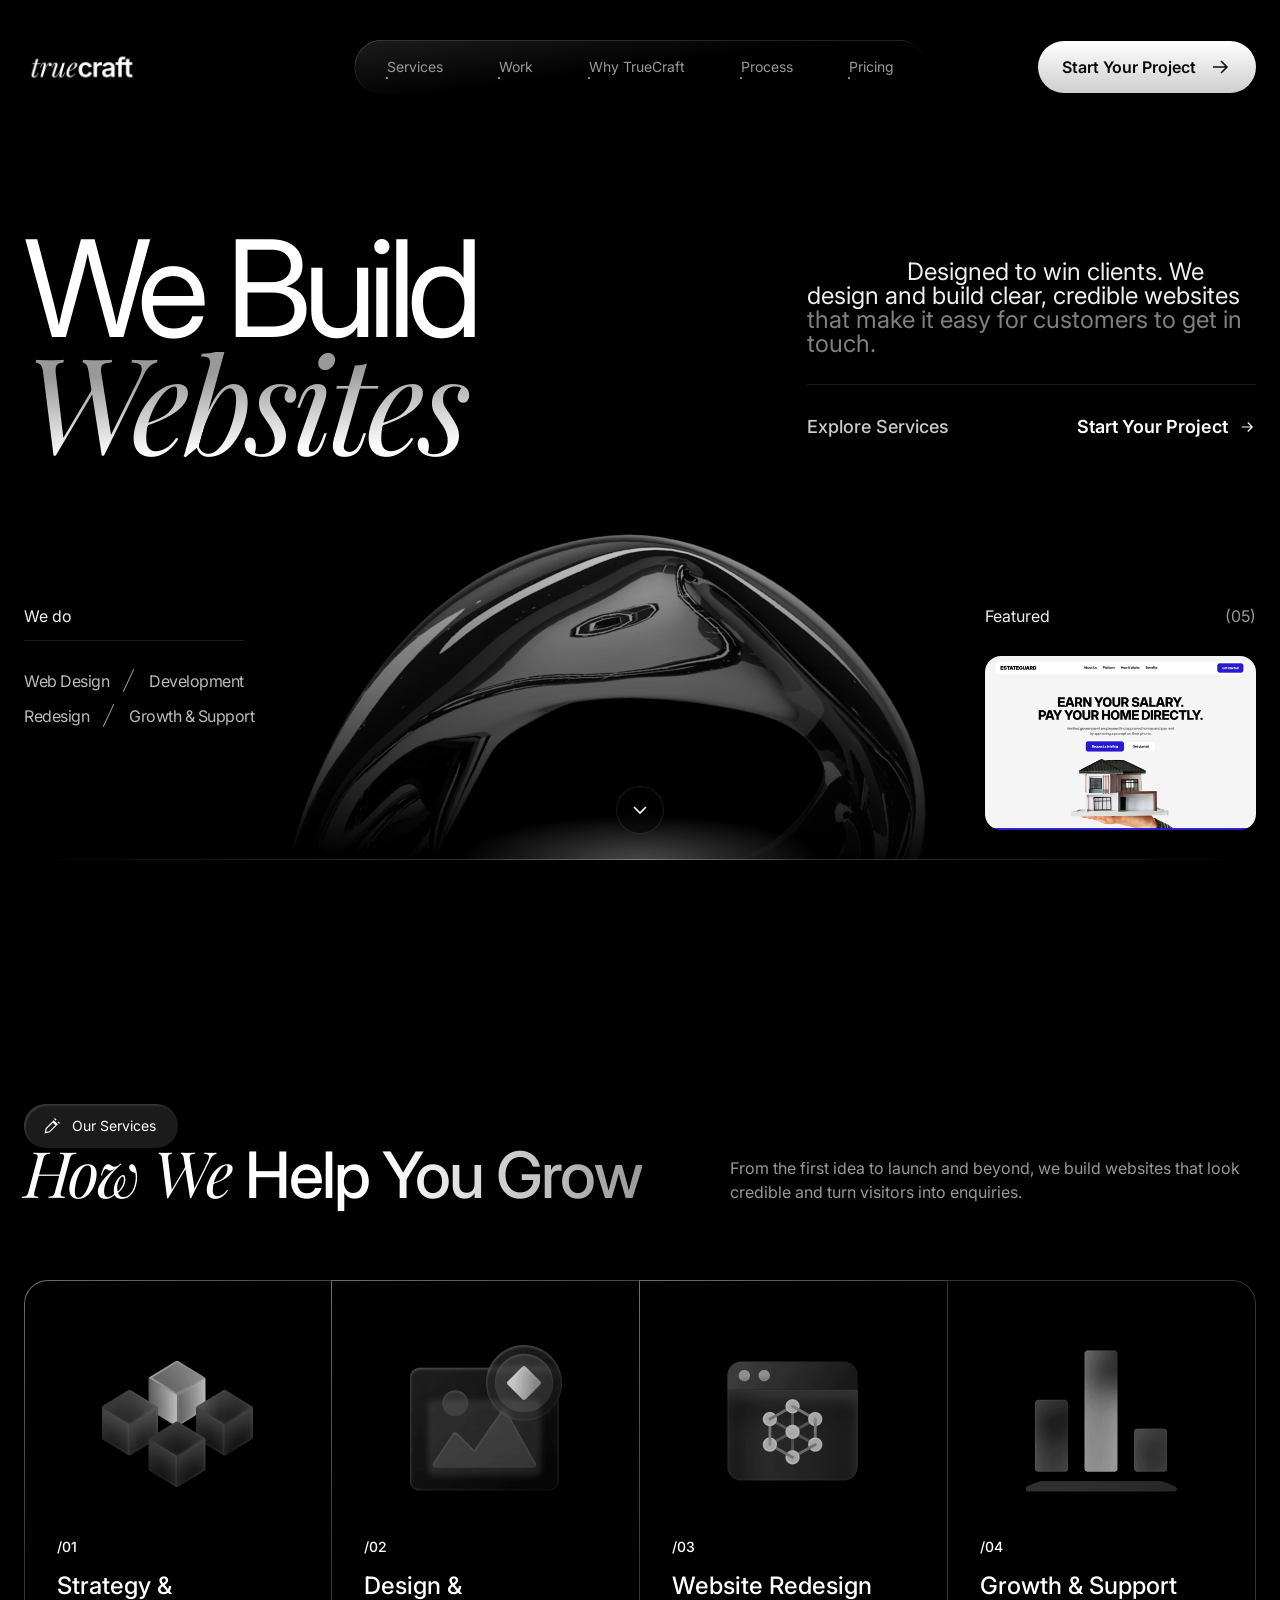
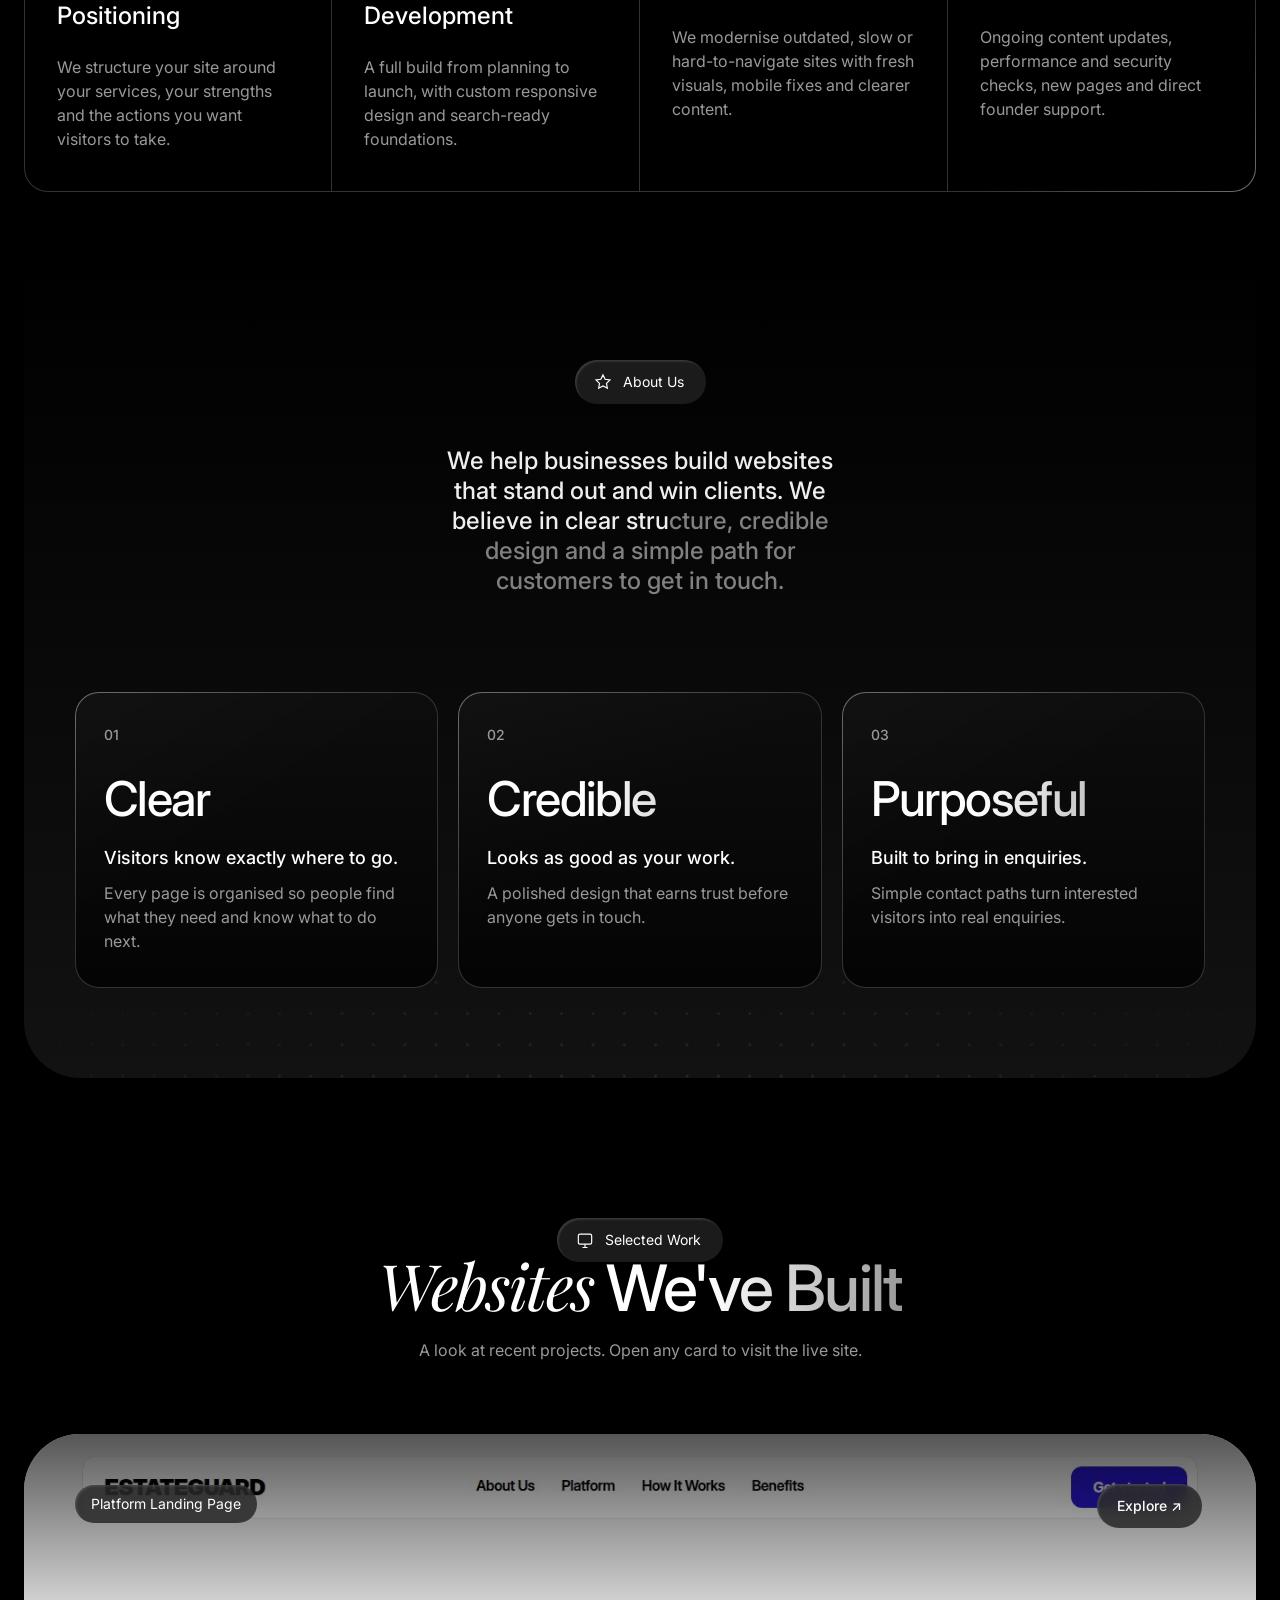
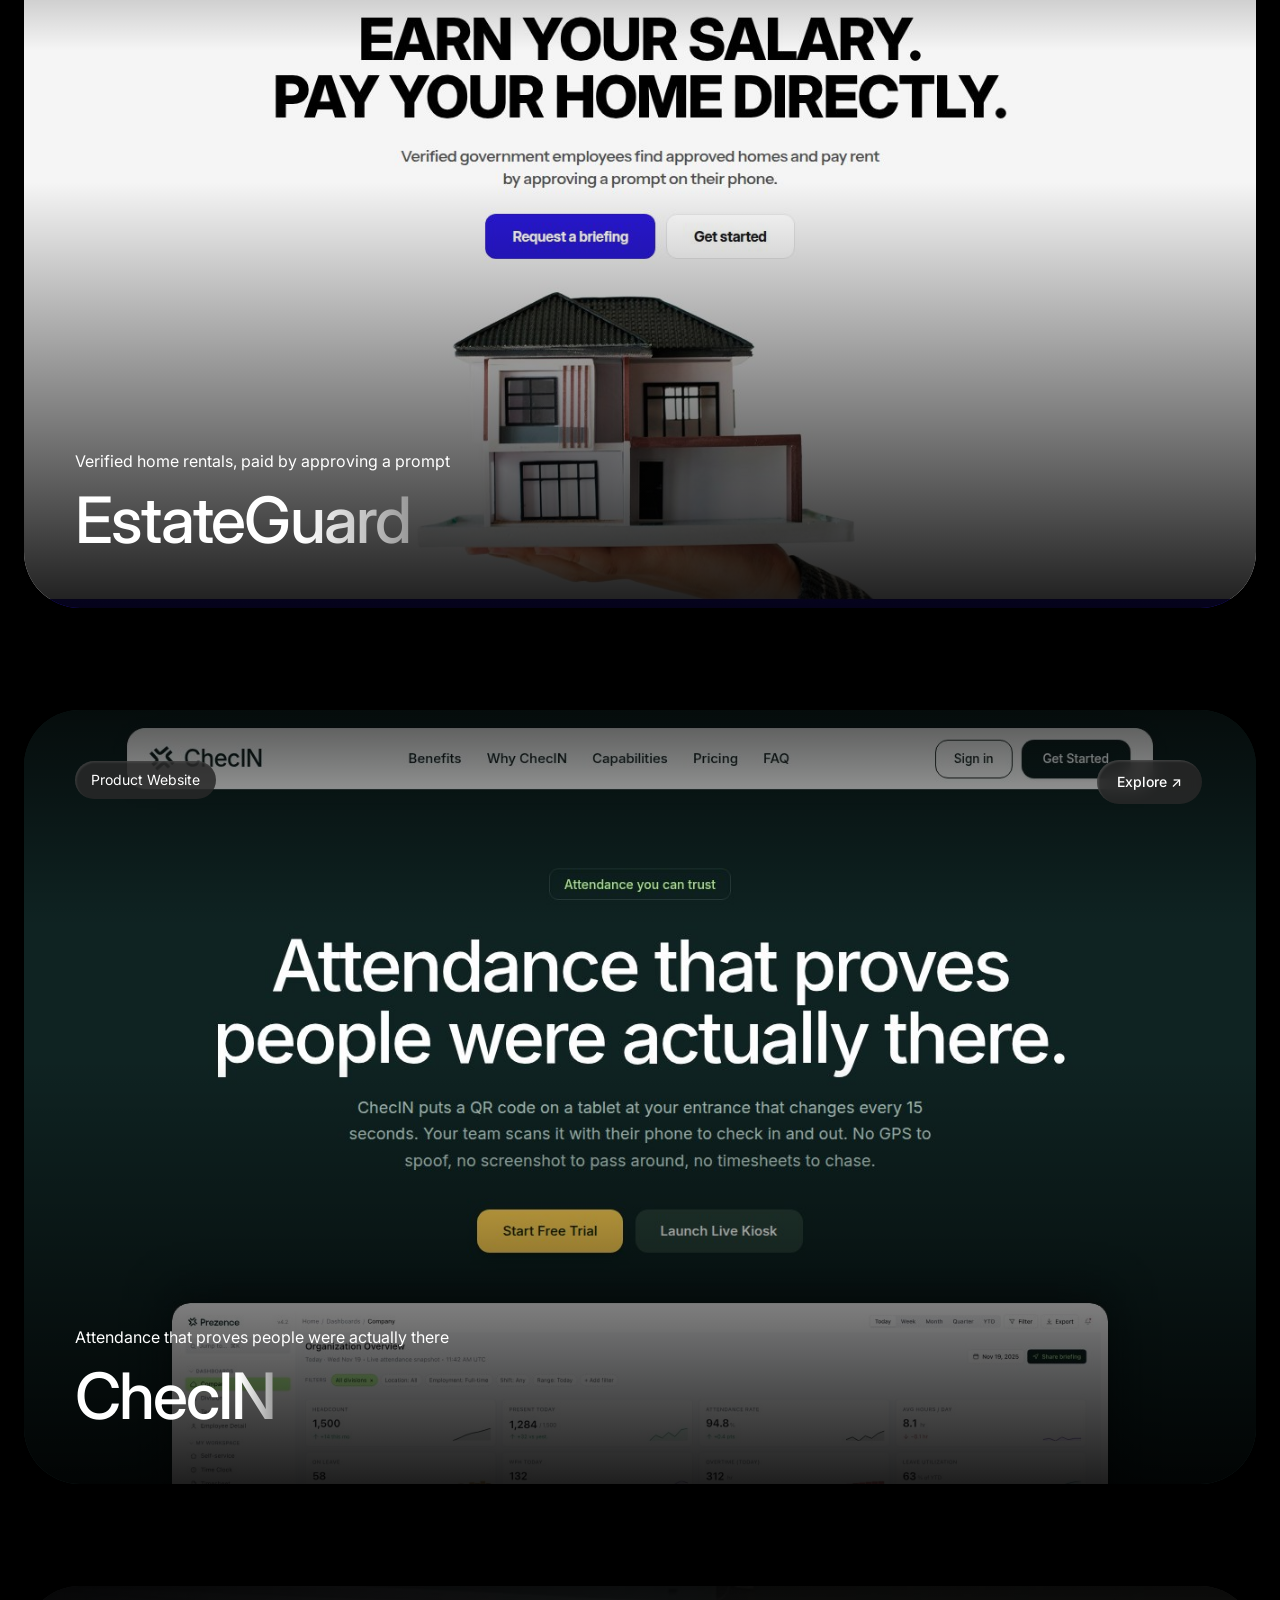
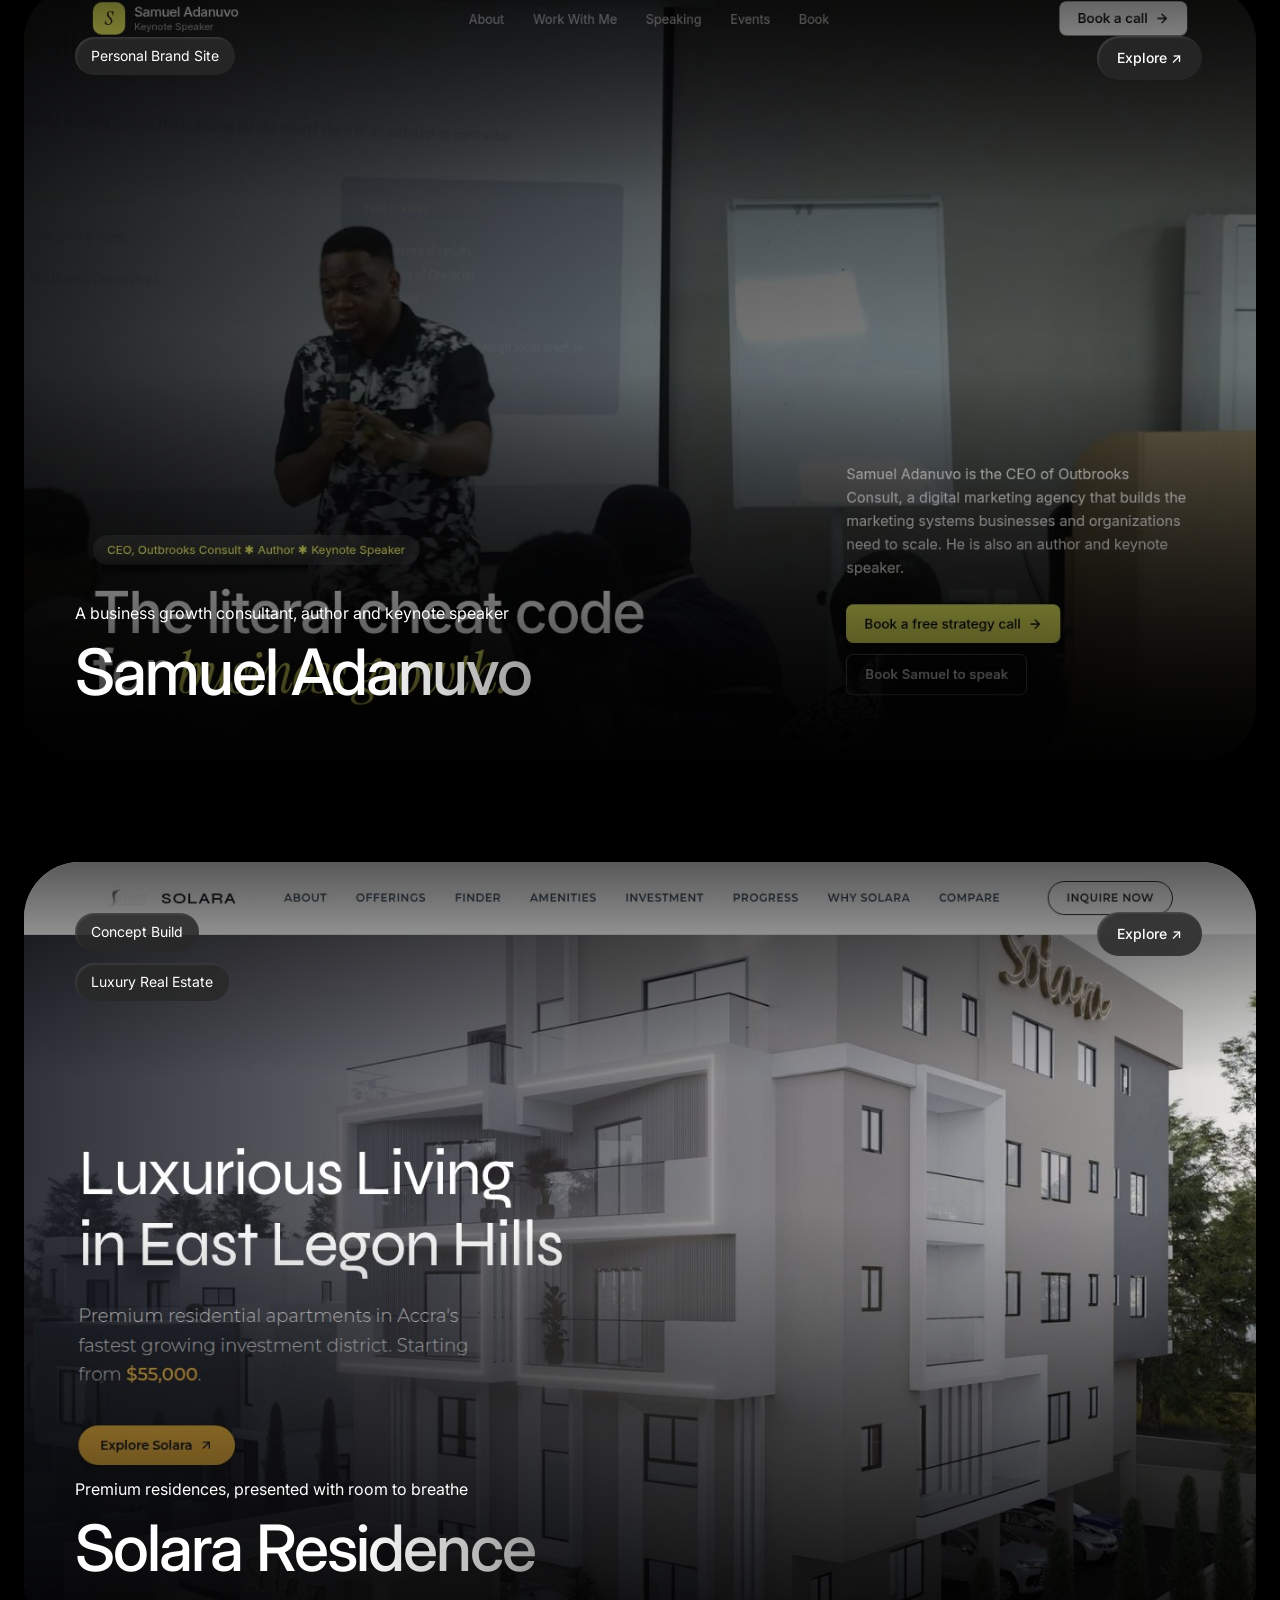
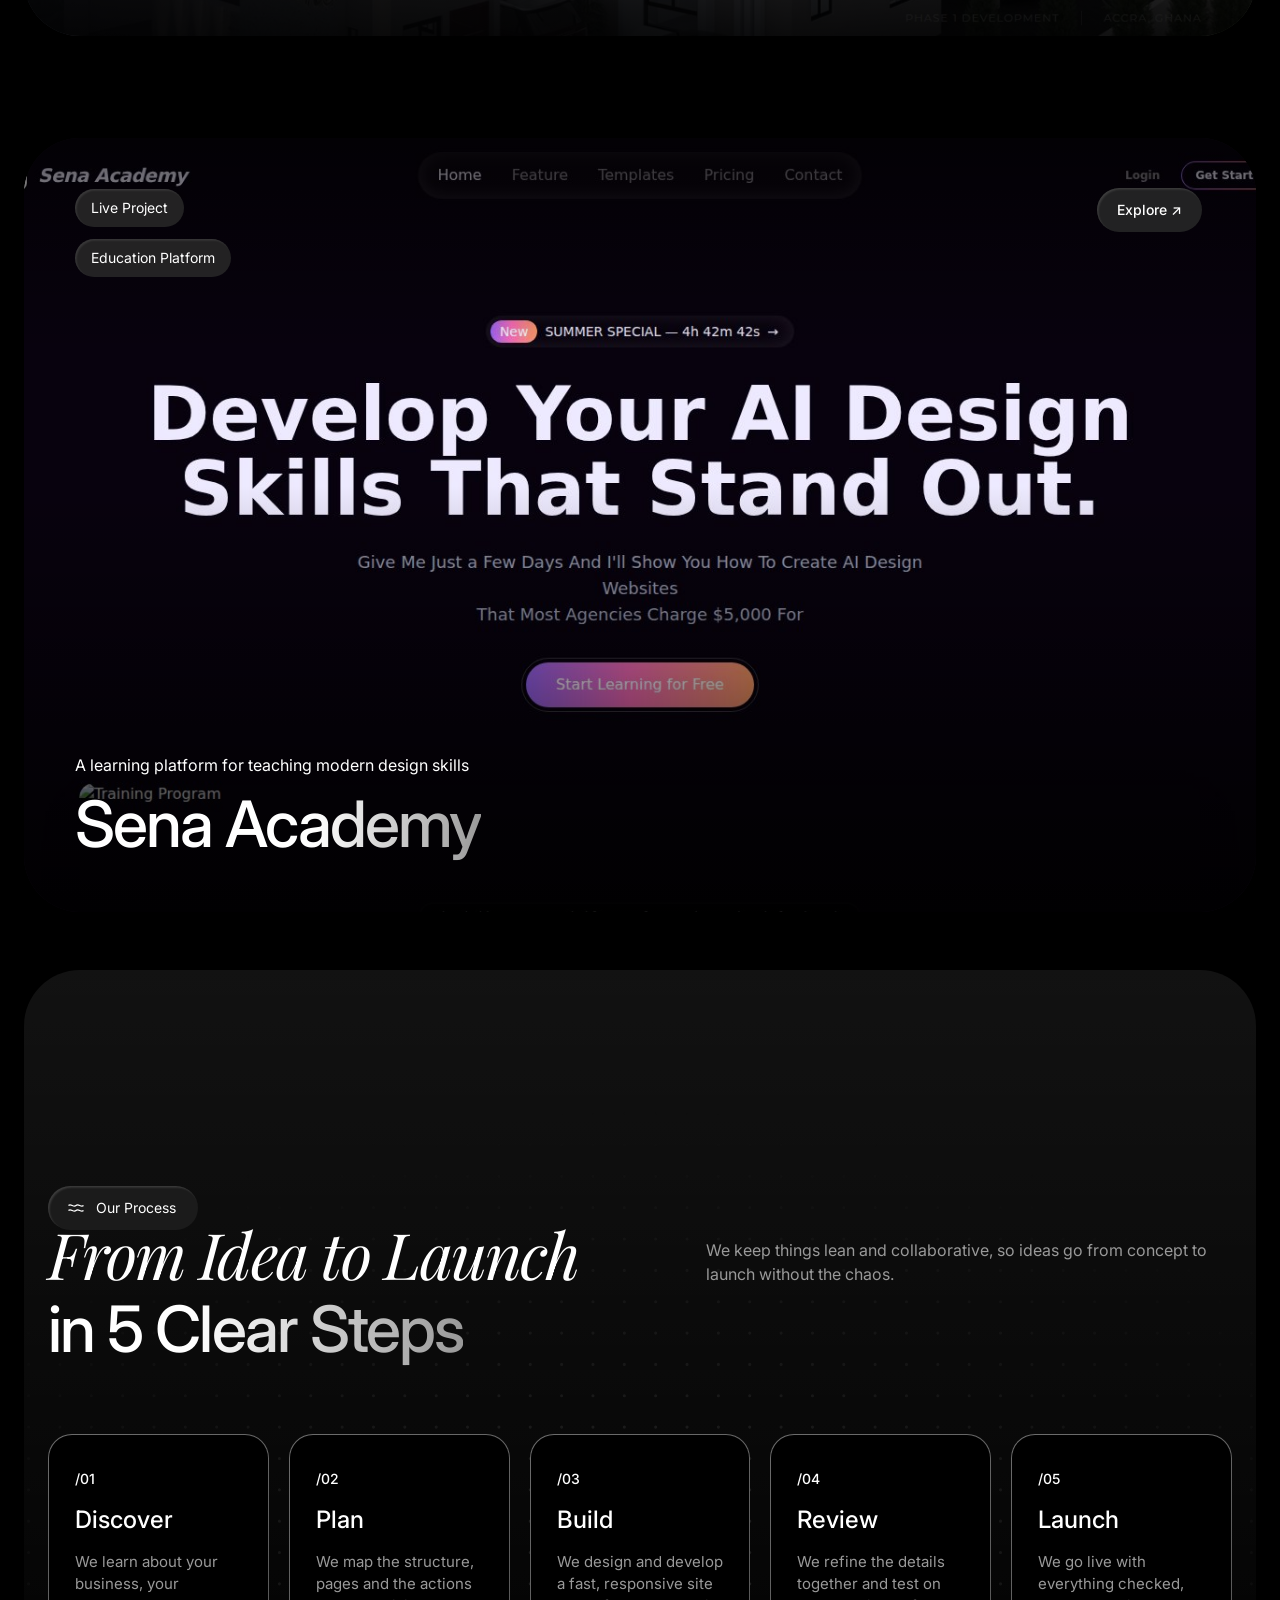
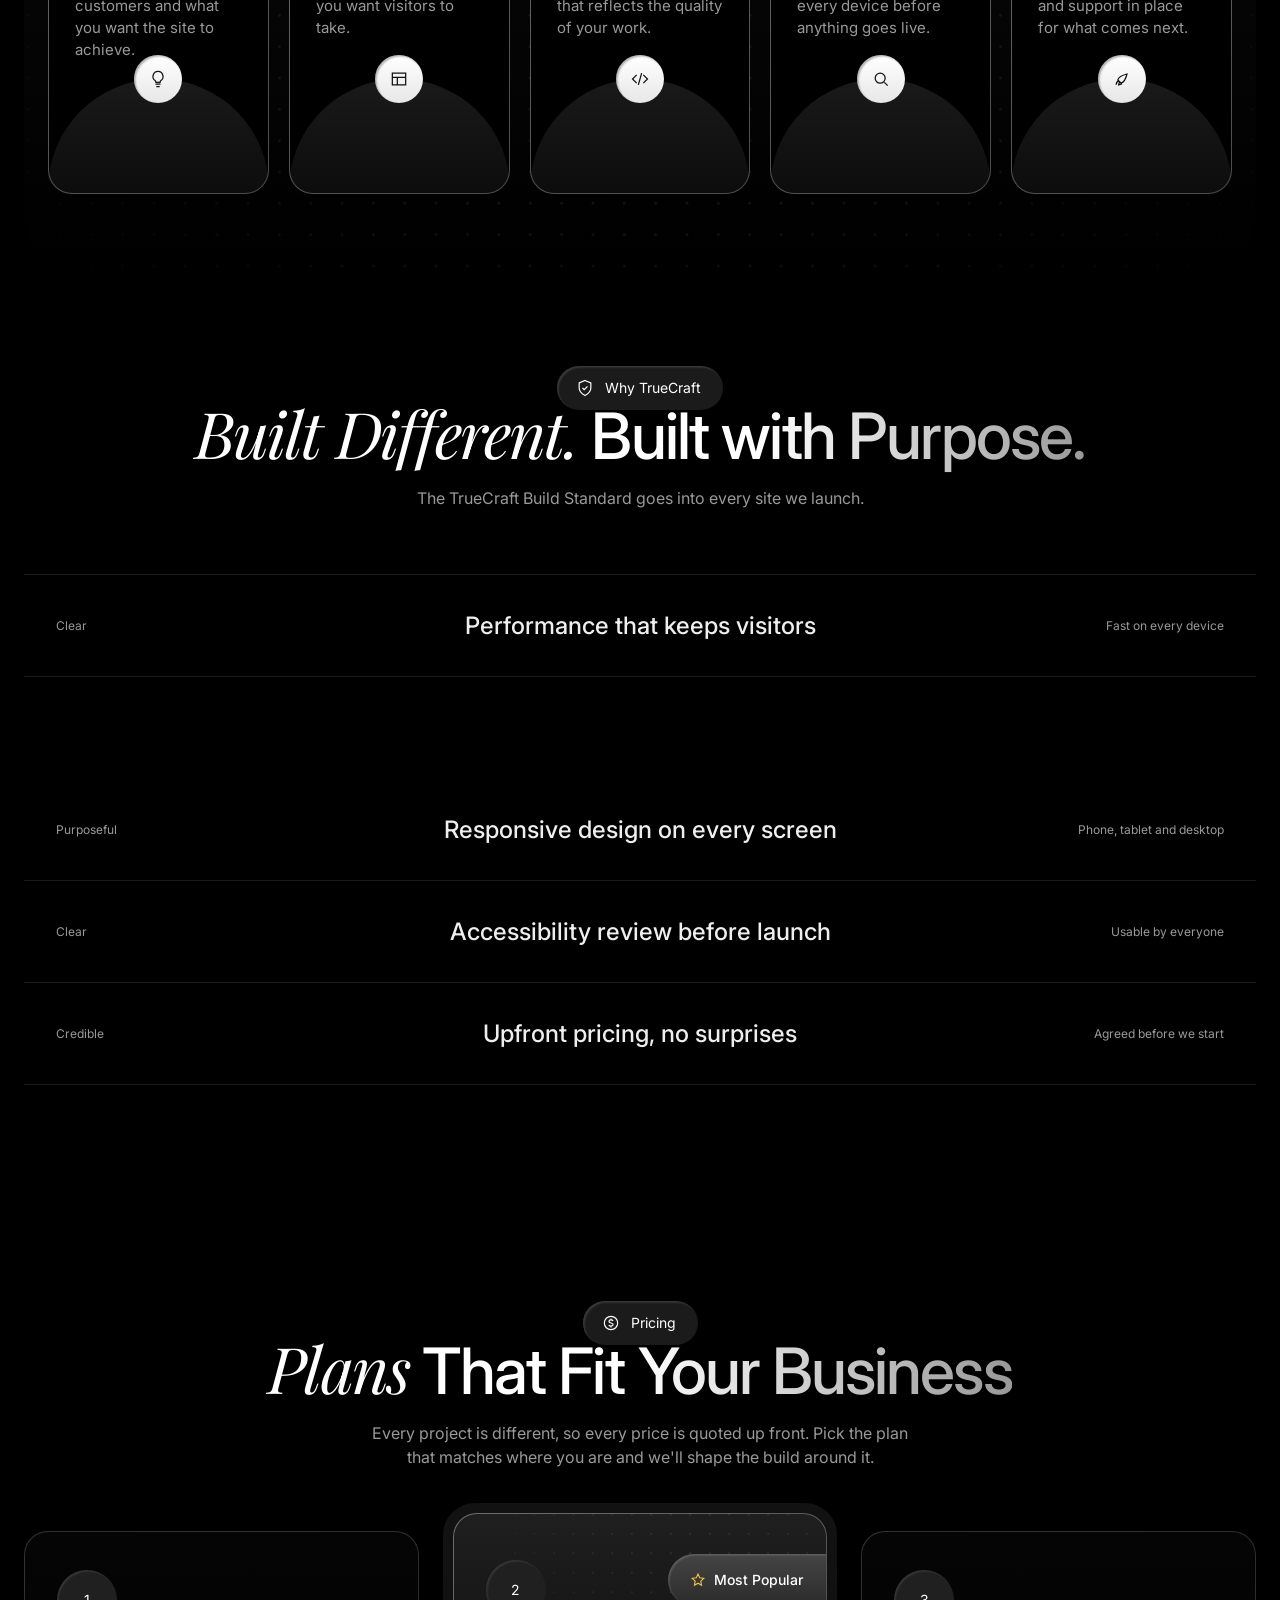
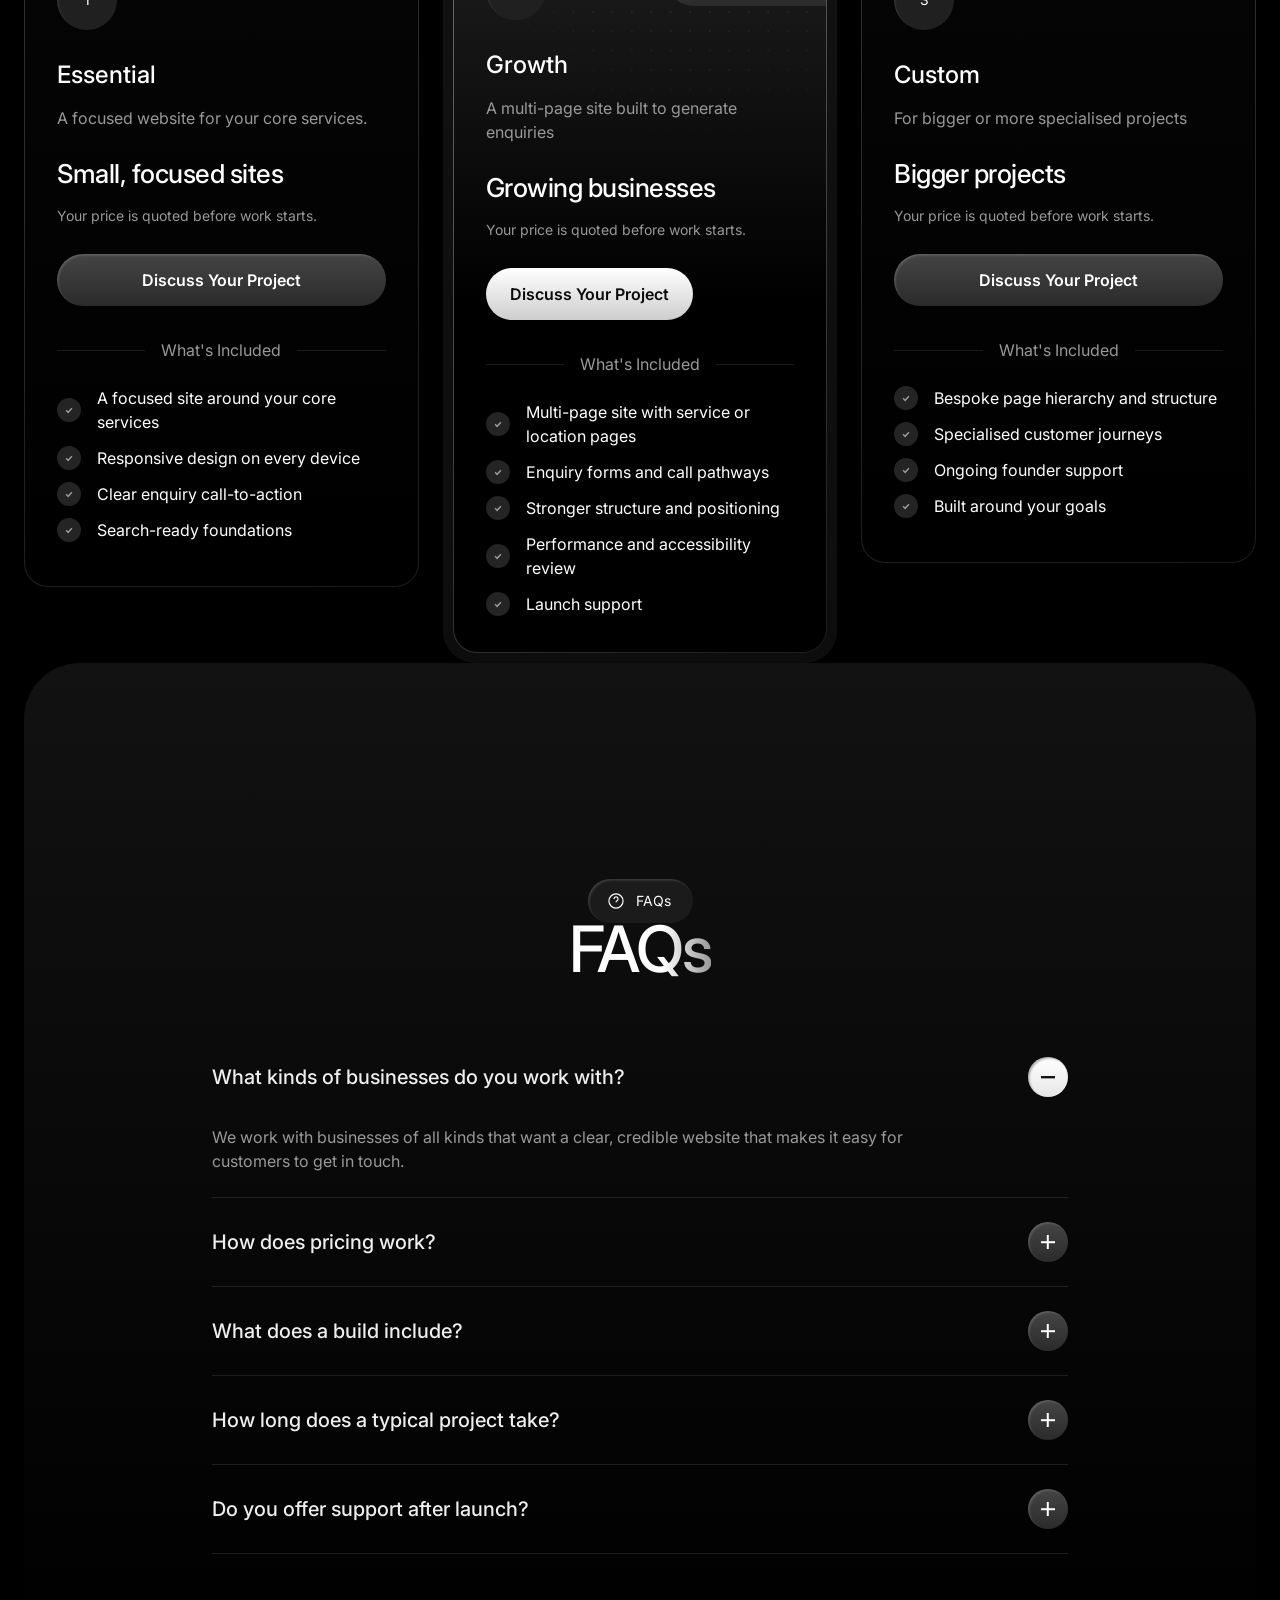
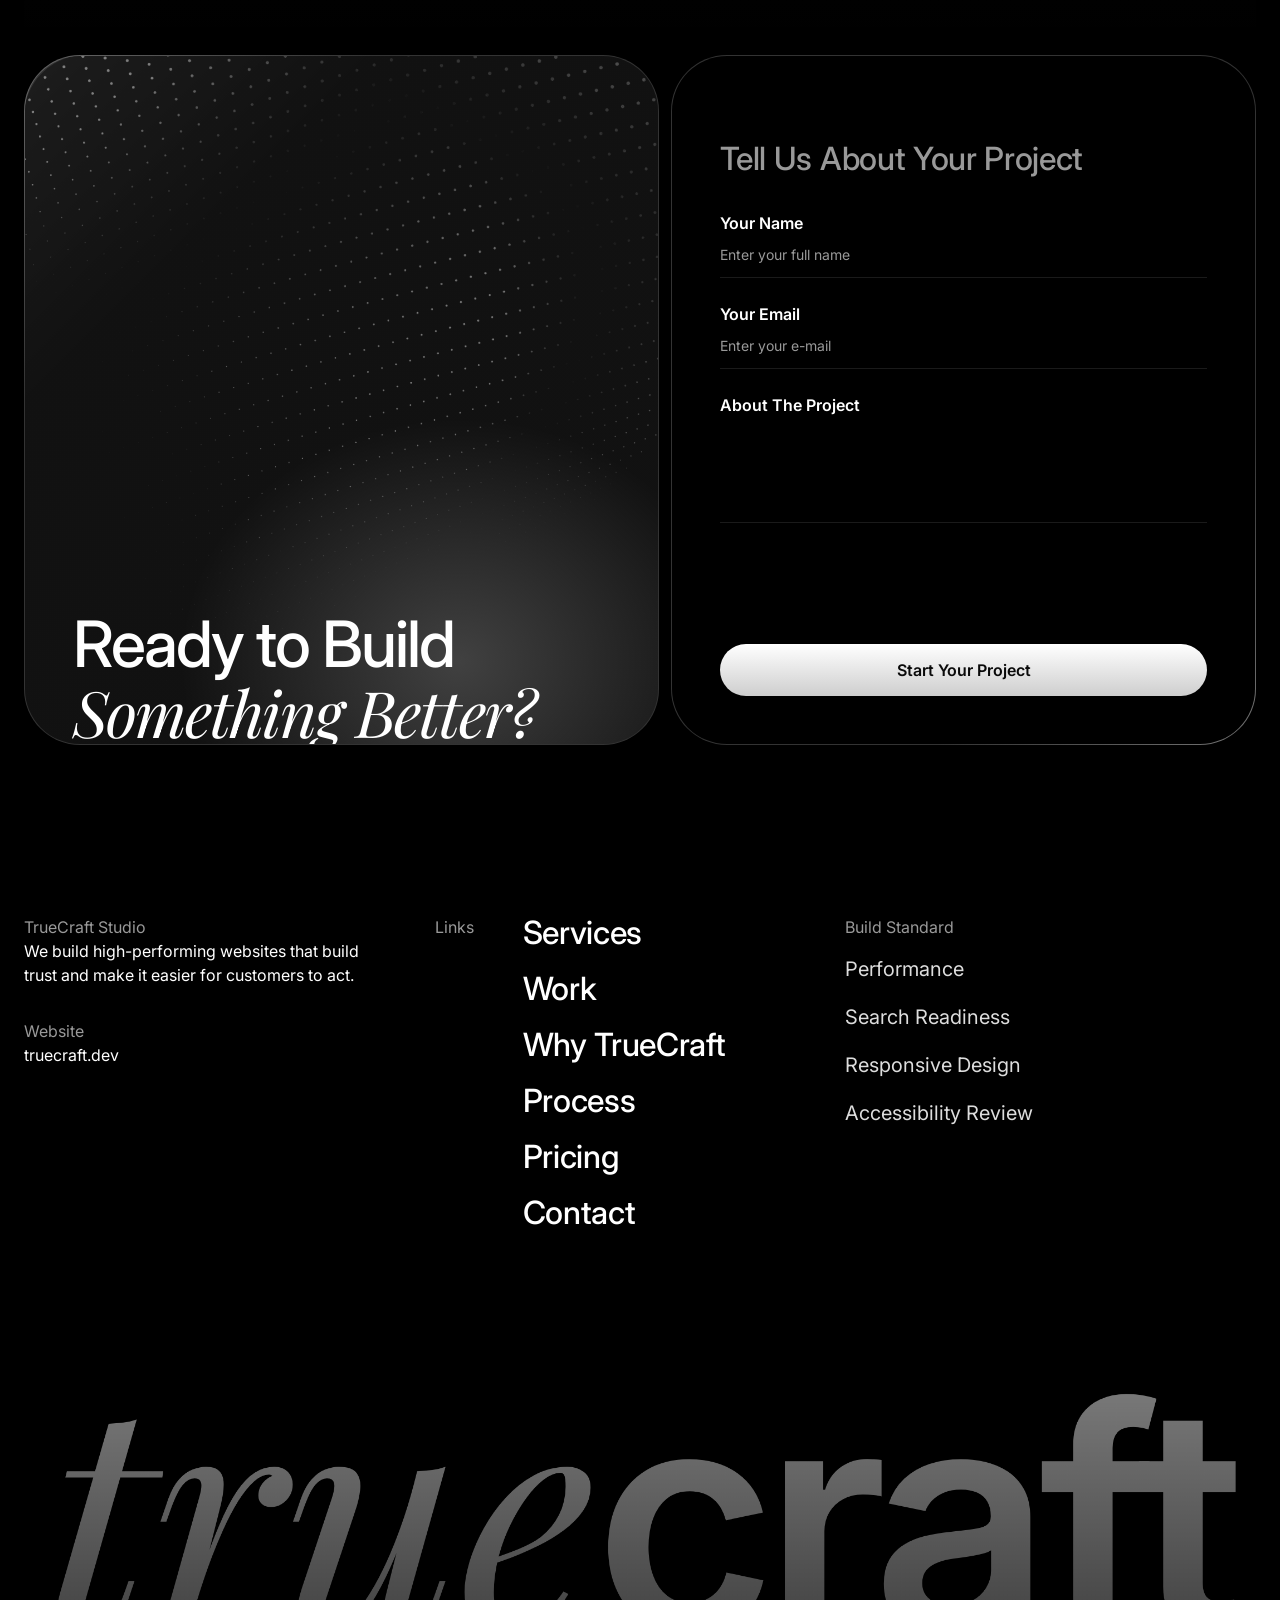
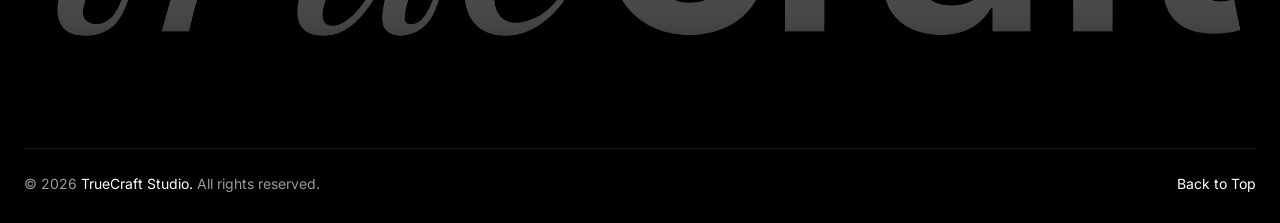
==== commit 6681caba: "Fix clipped service cards; replace giant word row with pillar cards Co-Authored-By: Claude Sonnet 5." ====
--- a/index.html
+++ b/index.html
@@ -75,10 +75,10 @@
   <img class="about__wave" src="img/dotwave.svg" alt="">
   <span class="chip"><svg width="20" height="20" viewBox="0 0 24 24" fill="none" stroke="currentColor" stroke-width="1.4"><path d="M12 3.500l2.600 5.300 5.800.8-4.200 4.100 1 5.800-5.200-2.800-5.200 2.800 1-5.800-4.200-4.100 5.800-.8z"/></svg>About Us</span>
   <p class="about__text" data-about>We help businesses build websites that stand out and win clients. We believe in clear structure, credible design and a simple path for customers to get in touch.</p>
-  <div class="stats stats--words">
-    <div data-reveal data-scale="1" style="--d:0s"><small>01 / Structure</small><b>Clear</b><p>Every page is organised so visitors know where to look and what to do next.</p></div>
-    <div data-reveal data-scale="1" style="--d:.12s"><small>02 / Design</small><b>Credible</b><p>A polished look that matches the quality of the work you do.</p></div>
-    <div data-reveal data-scale="1" style="--d:.24s"><small>03 / Action</small><b>Purposeful</b><p>Simple contact paths, so interested visitors become enquiries.</p></div>
+  <div class="pillars">
+    <article class="pillar" data-reveal style="--d:0s"><span class="pillar__n">01</span><h3 class="grad">Clear</h3><p class="pillar__tag">Visitors know exactly where to go.</p><p>Every page is organised so people find what they need and know what to do next.</p></article>
+    <article class="pillar" data-reveal style="--d:.12s"><span class="pillar__n">02</span><h3 class="grad">Credible</h3><p class="pillar__tag">Looks as good as your work.</p><p>A polished design that earns trust before anyone gets in touch.</p></article>
+    <article class="pillar" data-reveal style="--d:.24s"><span class="pillar__n">03</span><h3 class="grad">Purposeful</h3><p class="pillar__tag">Built to bring in enquiries.</p><p>Simple contact paths turn interested visitors into real enquiries.</p></article>
   </div>
 </section>
 
--- a/styles.css
+++ b/styles.css
@@ -478,3 +478,15 @@
   .project__link{cursor:pointer}
   .nav.float{padding:0 8px 0 18px}
 }
+
+/* ---- fixes: service cards grow with their text; pillar cards replace the big words ---- */
+.services{height:auto}
+.services article{min-height:480px;padding-bottom:40px}
+.pillars{position:relative;display:grid;grid-template-columns:repeat(auto-fit,minmax(250px,1fr));gap:20px;width:min(1130px,100% - 48px);margin:96px auto 0;text-align:left}
+.pillar{padding:32px 28px 34px;border:1px solid transparent;border-radius:24px;background:linear-gradient(rgba(10,10,10,.92),rgba(0,0,0,.92)) padding-box,linear-gradient(147deg,#6e6e6e 0%,#333 45%,#333 100%) border-box}
+.pillar__n{display:block;font-size:14px;line-height:20px;font-weight:500;color:var(--mu);margin-bottom:28px}
+.pillar h3{font-size:48px;line-height:52px;font-weight:500;letter-spacing:-1.6px;margin-bottom:20px}
+.pillar .pillar__tag{font-size:18px;line-height:26px;font-weight:500;color:#fff;margin-bottom:10px}
+.pillar p{color:var(--mu);font-size:16px;line-height:24px}
+@media(max-width:1100px){.services article{height:auto;min-height:420px}}
+@media(max-width:760px){.services article{min-height:0}.pillars{margin-top:56px}.pillar h3{font-size:40px;line-height:44px}}
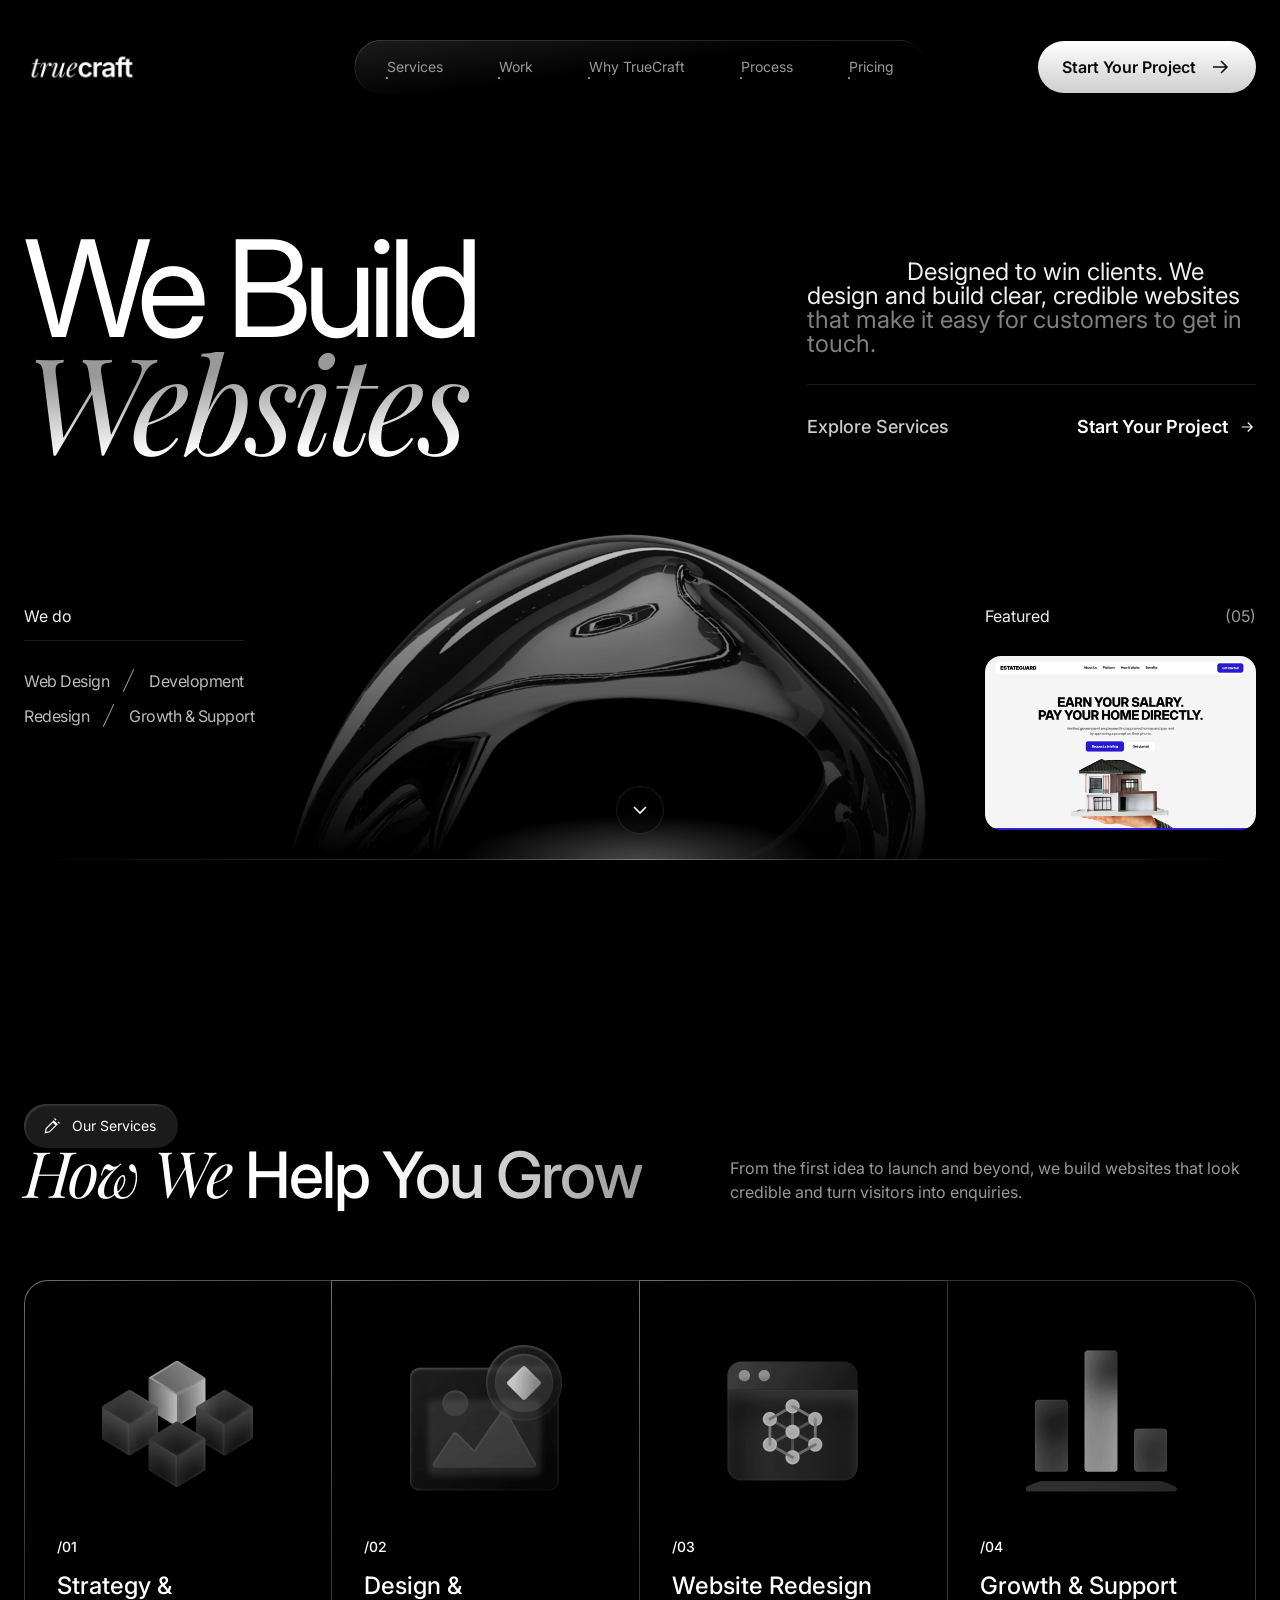
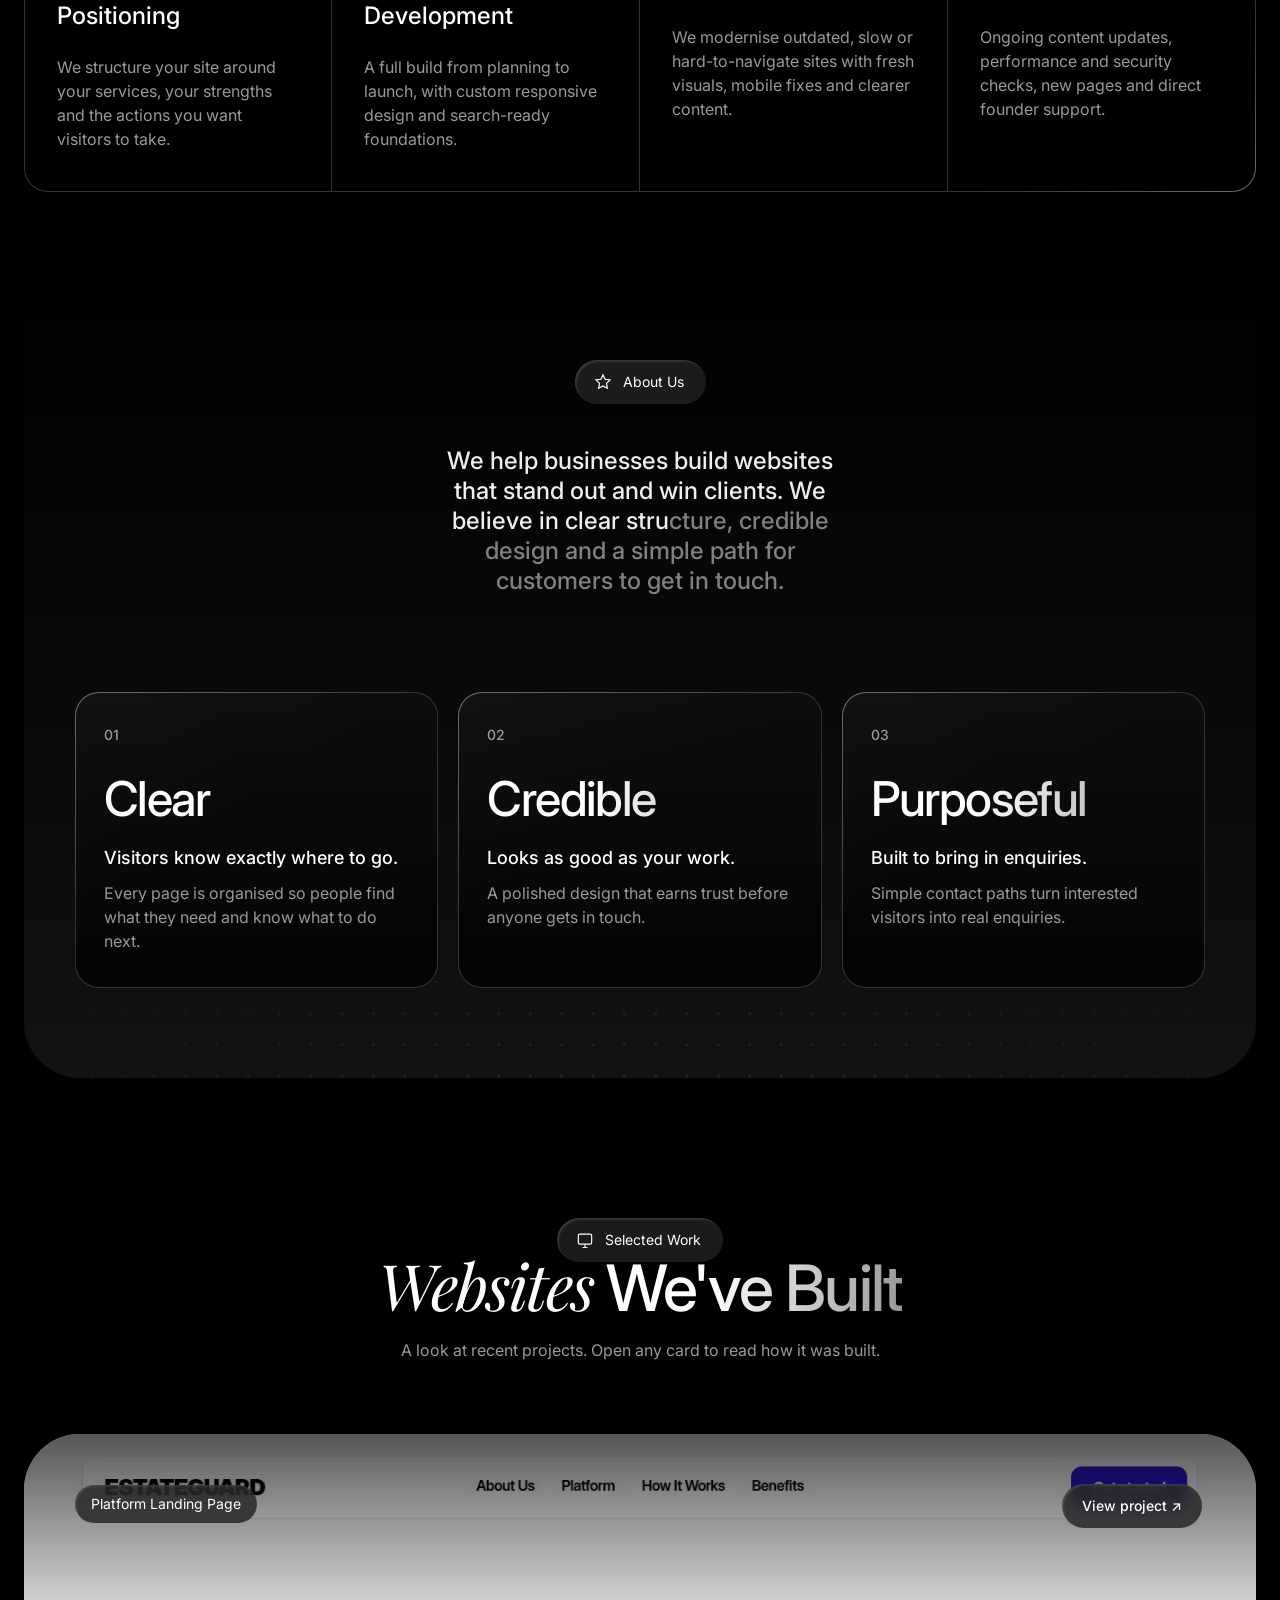
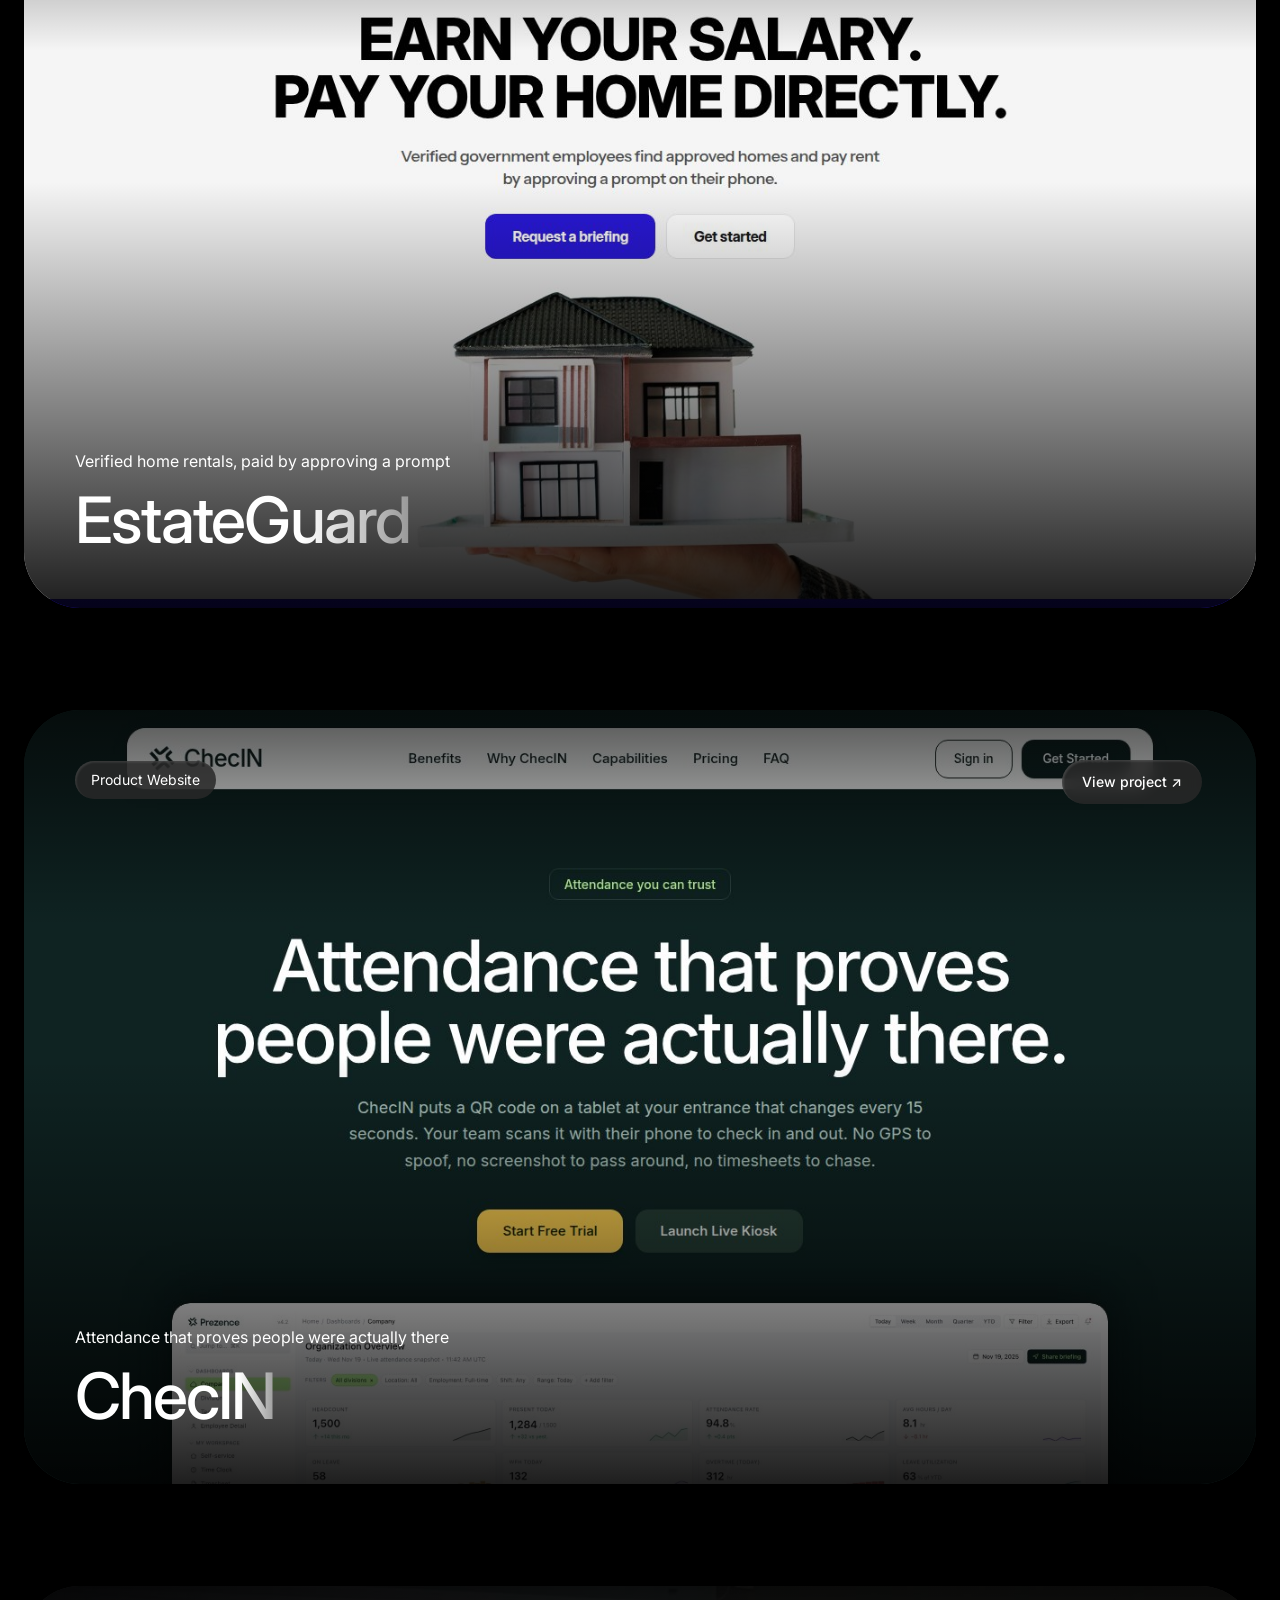
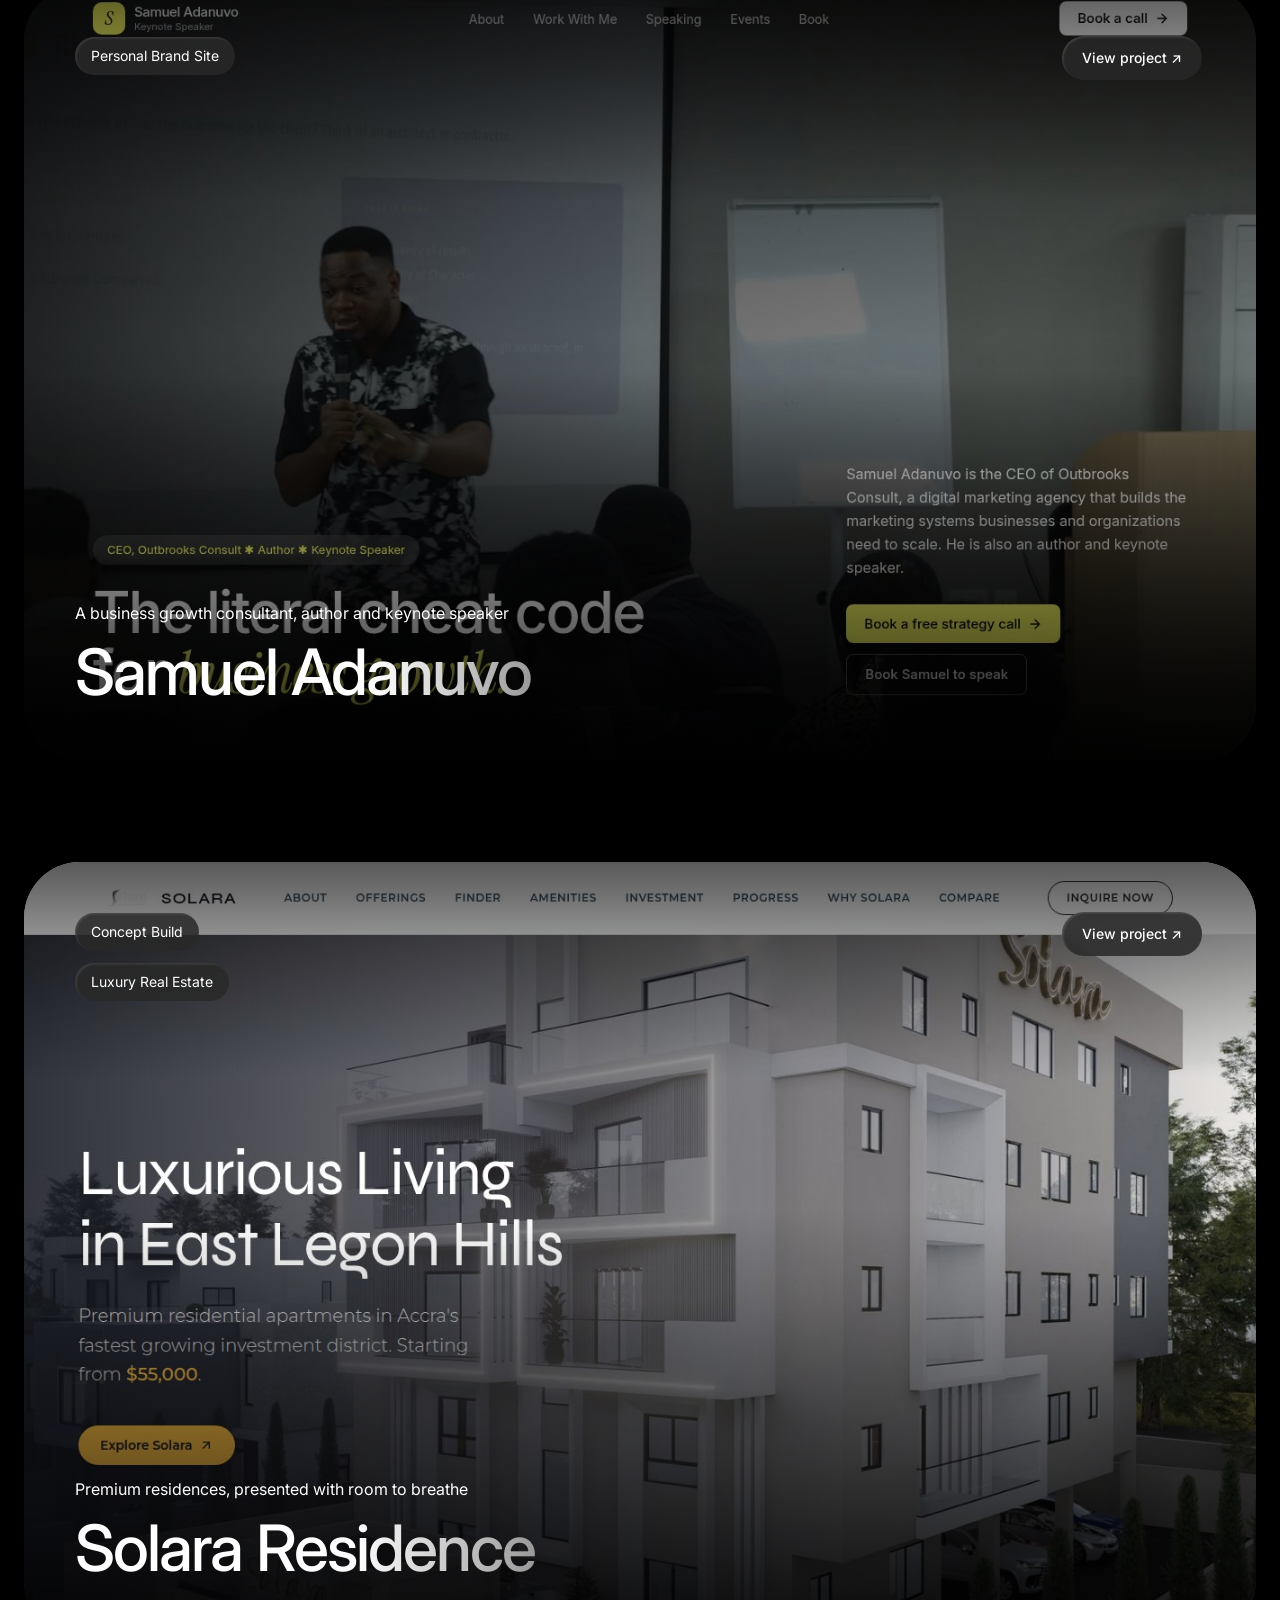
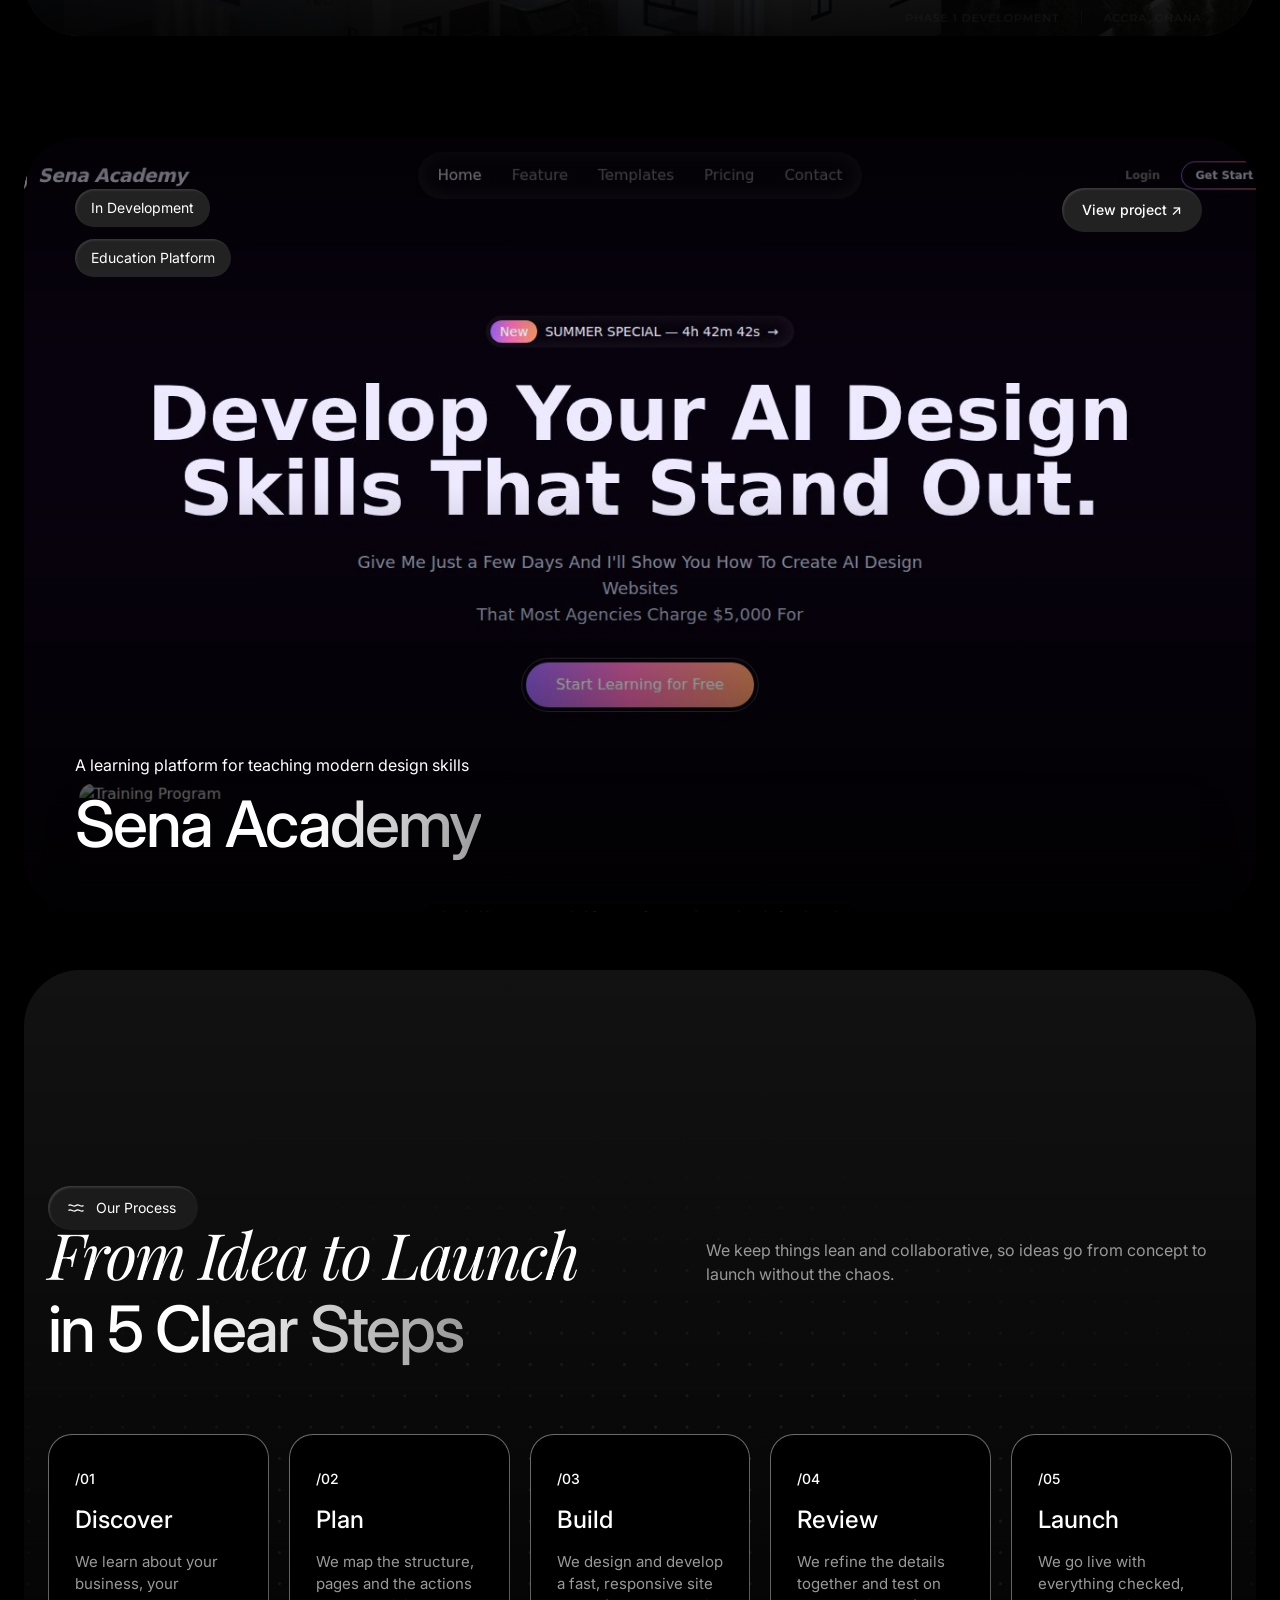
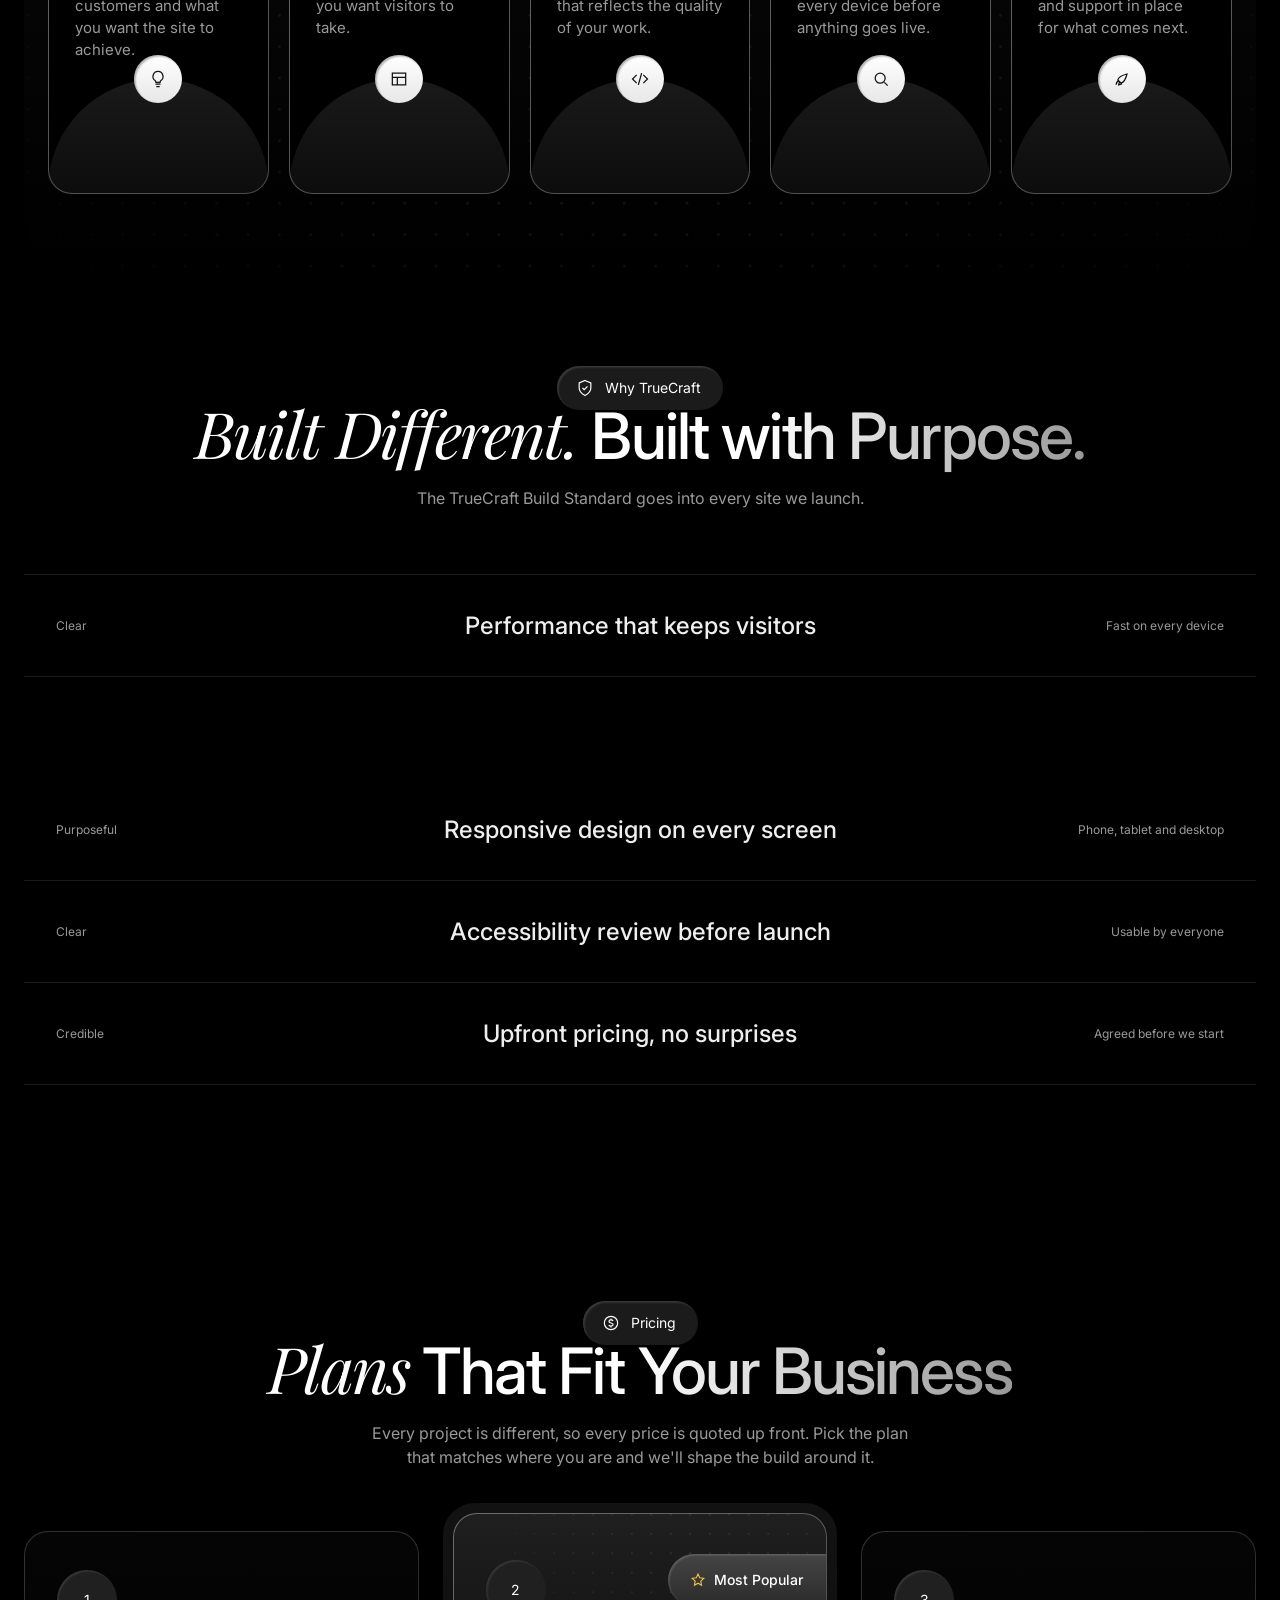
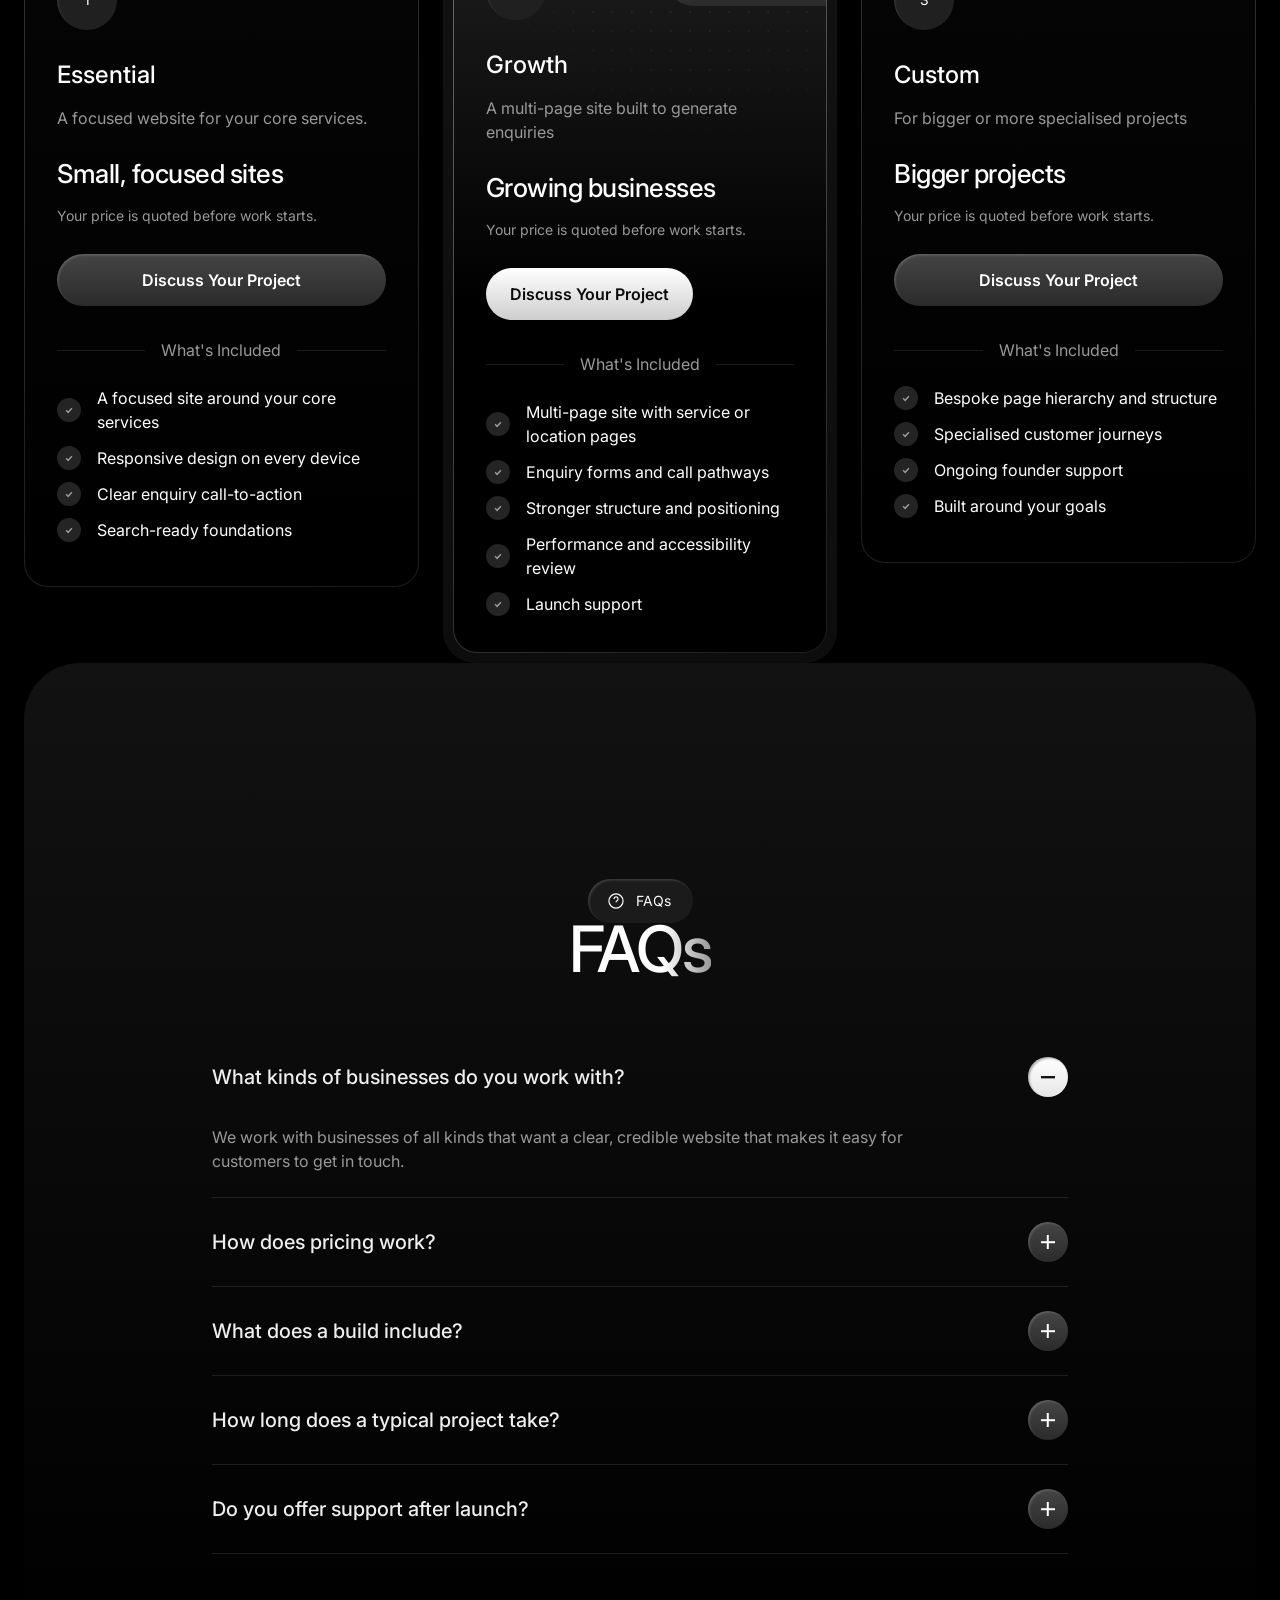
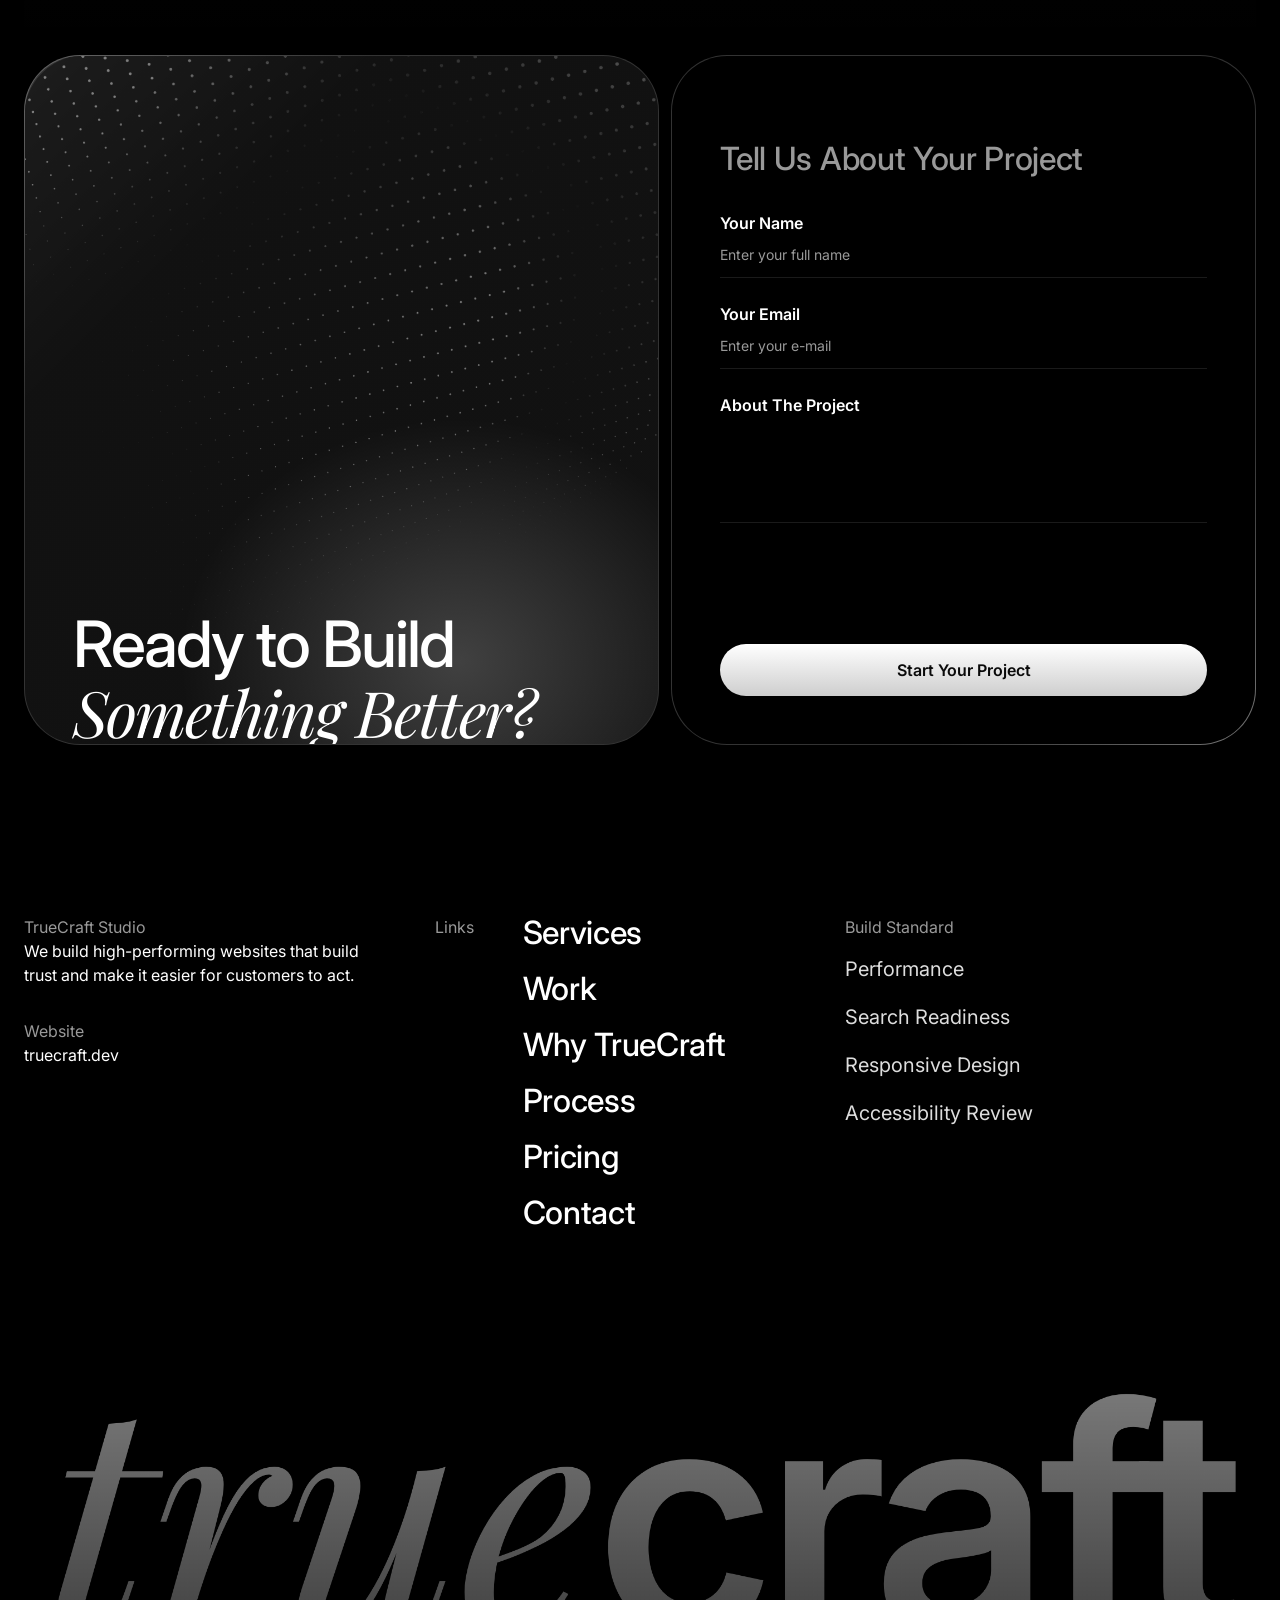
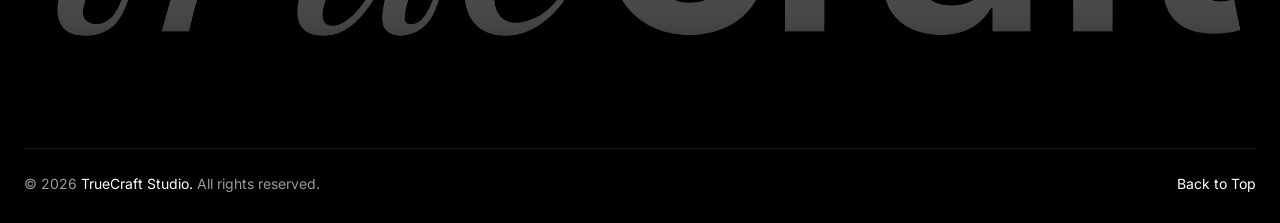
==== commit 3402da36: "Add project pages for EstateGuard, ChecIN, Samuel Adanuvo, Solara Residence and Sena Academy Co-Auth" ====
--- a/index.html
+++ b/index.html
@@ -87,46 +87,46 @@
   <div class="projects__head head head--center" data-reveal>
     <span class="chip"><svg width="20" height="20" viewBox="0 0 24 24" fill="none" stroke="currentColor" stroke-width="1.4"><rect x="4" y="5" width="16" height="12" rx="2"/><path d="M9 21h6M12 17v4"/></svg>Selected Work</span>
     <h2 class="h2"><em>Websites</em> <span class="grad">We've Built</span></h2>
-    <p class="muted">A look at recent projects. Open any card to visit the live site.</p>
-  </div>
-  <article class="project">
-    <a class="project__link" href="https://estateguard-azure.vercel.app/" target="_blank" rel="noopener" aria-label="Explore EstateGuard"></a>
+    <p class="muted">A look at recent projects. Open any card to read how it was built.</p>
+  </div>
+  <article class="project">
+    <a class="project__link" href="project-estateguard.html" aria-label="Explore EstateGuard"></a>
     <img loading="lazy" decoding="async" src="img/work-estateguard.jpg" alt="EstateGuard website">
     <div class="project__fade"></div>
     <div class="tags"><span>Platform Landing Page</span></div>
-    <div class="awards"><span class="visit">Explore ↗</span></div>
+    <div class="awards"><span class="visit">View project ↗</span></div>
     <div class="project__title"><p>Verified home rentals, paid by approving a prompt</p><h3>Estate<span class="grad">Guard</span></h3></div>
   </article>
   <article class="project">
-    <a class="project__link" href="https://checin-6982.vercel.app/" target="_blank" rel="noopener" aria-label="Explore ChecIN"></a>
+    <a class="project__link" href="project-checin.html" aria-label="Explore ChecIN"></a>
     <img loading="lazy" decoding="async" src="img/work-checin.jpg" alt="ChecIN website">
     <div class="project__fade"></div>
     <div class="tags"><span>Product Website</span></div>
-    <div class="awards"><span class="visit">Explore ↗</span></div>
+    <div class="awards"><span class="visit">View project ↗</span></div>
     <div class="project__title"><p>Attendance that proves people were actually there</p><h3>Chec<span class="grad">IN</span></h3></div>
   </article>
   <article class="project">
-    <a class="project__link" href="https://sammy-drab.vercel.app/" target="_blank" rel="noopener" aria-label="Explore Samuel Adanuvo"></a>
+    <a class="project__link" href="project-samuel-adanuvo.html" aria-label="Explore Samuel Adanuvo"></a>
     <img loading="lazy" decoding="async" src="img/work-sammy.jpg" alt="Samuel Adanuvo website">
     <div class="project__fade"></div>
     <div class="tags"><span>Personal Brand Site</span></div>
-    <div class="awards"><span class="visit">Explore ↗</span></div>
+    <div class="awards"><span class="visit">View project ↗</span></div>
     <div class="project__title"><p>A business growth consultant, author and keynote speaker</p><h3>Samuel <span class="grad">Adanuvo</span></h3></div>
   </article>
   <article class="project">
-    <a class="project__link" href="https://solara-three-gamma.vercel.app/" target="_blank" rel="noopener" aria-label="Explore Solara Residence"></a>
+    <a class="project__link" href="project-solara-residence.html" aria-label="Explore Solara Residence"></a>
     <img loading="lazy" decoding="async" src="img/work-solara.jpg" alt="Solara Residence website">
     <div class="project__fade"></div>
     <div class="tags"><span>Concept Build</span><span>Luxury Real Estate</span></div>
-    <div class="awards"><span class="visit">Explore ↗</span></div>
+    <div class="awards"><span class="visit">View project ↗</span></div>
     <div class="project__title"><p>Premium residences, presented with room to breathe</p><h3>Solara <span class="grad">Residence</span></h3></div>
   </article>
   <article class="project">
-    <a class="project__link" href="https://sena-academy-lms-ten.vercel.app/" target="_blank" rel="noopener" aria-label="Explore Sena Academy"></a>
+    <a class="project__link" href="project-sena-academy.html" aria-label="Explore Sena Academy"></a>
     <img loading="lazy" decoding="async" src="img/work-sena.jpg" alt="Sena Academy website">
     <div class="project__fade"></div>
-    <div class="tags"><span>Live Project</span><span>Education Platform</span></div>
-    <div class="awards"><span class="visit">Explore ↗</span></div>
+    <div class="tags"><span>In Development</span><span>Education Platform</span></div>
+    <div class="awards"><span class="visit">View project ↗</span></div>
     <div class="project__title"><p>A learning platform for teaching modern design skills</p><h3>Sena <span class="grad">Academy</span></h3></div>
   </article>
 </section>
--- a/styles.css
+++ b/styles.css
@@ -490,3 +490,34 @@
 .pillar p{color:var(--mu);font-size:16px;line-height:24px}
 @media(max-width:1100px){.services article{height:auto;min-height:420px}}
 @media(max-width:760px){.services article{min-height:0}.pillars{margin-top:56px}.pillar h3{font-size:40px;line-height:44px}}
+
+/* ---- project pages ---- */
+.pp{width:min(1130px,100% - 48px);margin:0 auto;padding:150px 0 40px}
+.pp__back{display:inline-flex;align-items:center;gap:8px;color:var(--mu);font-size:15px;transition:color .3s}
+.pp__back:hover{color:#fff}
+.pp__head{display:flex;flex-direction:column;align-items:flex-start;gap:22px;margin:36px 0 44px}
+.pp__head h1{font-size:clamp(38px,5.4vw,68px);line-height:1.08;max-width:980px}
+.pp__head p{max-width:720px;font-size:19px;line-height:30px;color:#ccc}
+.pp__actions{display:flex;flex-wrap:wrap;gap:14px;margin-top:6px}
+.pp__actions .btn--dark{width:auto}
+.pp__shot{width:100%;aspect-ratio:1440/860;object-fit:cover;border-radius:32px;border:1px solid rgba(255,255,255,.14);background:#0a0a0a}
+.pp__facts{display:grid;grid-template-columns:repeat(auto-fit,minmax(200px,1fr));gap:0;margin:28px 0 20px;border-top:1px solid var(--line);border-bottom:1px solid var(--line)}
+.pp__facts>div{padding:24px 24px 24px 0}
+.pp__facts small{display:block;font-size:13px;color:var(--mu);margin-bottom:8px}
+.pp__facts b{font-weight:500;font-size:18px;line-height:26px}
+.pp__sec{display:grid;grid-template-columns:minmax(0,1fr) minmax(0,2.1fr);gap:48px;padding:64px 0 0}
+.pp__sec>h2{font-size:28px;line-height:34px;font-weight:500;letter-spacing:-.6px}
+.pp__sec h3{font-size:20px;line-height:28px;font-weight:500;margin:34px 0 10px}
+.pp__sec h3:first-child{margin-top:0}
+.pp__sec p{color:var(--mu);font-size:17px;line-height:28px;margin-bottom:14px;max-width:720px}
+.pp__list{display:flex;flex-direction:column;gap:12px;margin:6px 0 10px}
+.pp__list li{position:relative;padding-left:32px;font-size:17px;line-height:26px;color:#ddd}
+.pp__list li::before{content:"";position:absolute;left:0;top:3px;width:20px;height:20px;border-radius:50%;background:#242424 url("data:image/svg+xml,%3Csvg xmlns='http://www.w3.org/2000/svg' viewBox='0 0 24 24' fill='none' stroke='%23bbb' stroke-width='2.500'%3E%3Cpath d='M7 12.500l3.500 3.500L17 9'/%3E%3C/svg%3E") center/12px no-repeat}
+.pp__nav{display:grid;grid-template-columns:1fr 1fr;gap:20px;margin-top:90px}
+.pp__nav a{display:block;padding:26px 28px;border:1px solid transparent;border-radius:24px;background:linear-gradient(#050505,#000) padding-box,linear-gradient(147deg,#6e6e6e,#333 45%) border-box;transition:transform .4s var(--ease)}
+.pp__nav a:hover{transform:translateY(-4px)}
+.pp__nav a:last-child{text-align:right}
+.pp__nav small{display:block;color:var(--mu);font-size:14px;margin-bottom:6px}
+.pp__nav b{font-size:24px;line-height:30px;font-weight:500}
+.pp+.contact{margin-top:110px}
+@media(max-width:860px){.pp{padding-top:130px}.pp__sec{grid-template-columns:1fr;gap:20px;padding-top:48px}.pp__nav{grid-template-columns:1fr}.pp__nav a:last-child{text-align:left}.pp__head p{font-size:17px;line-height:27px}}
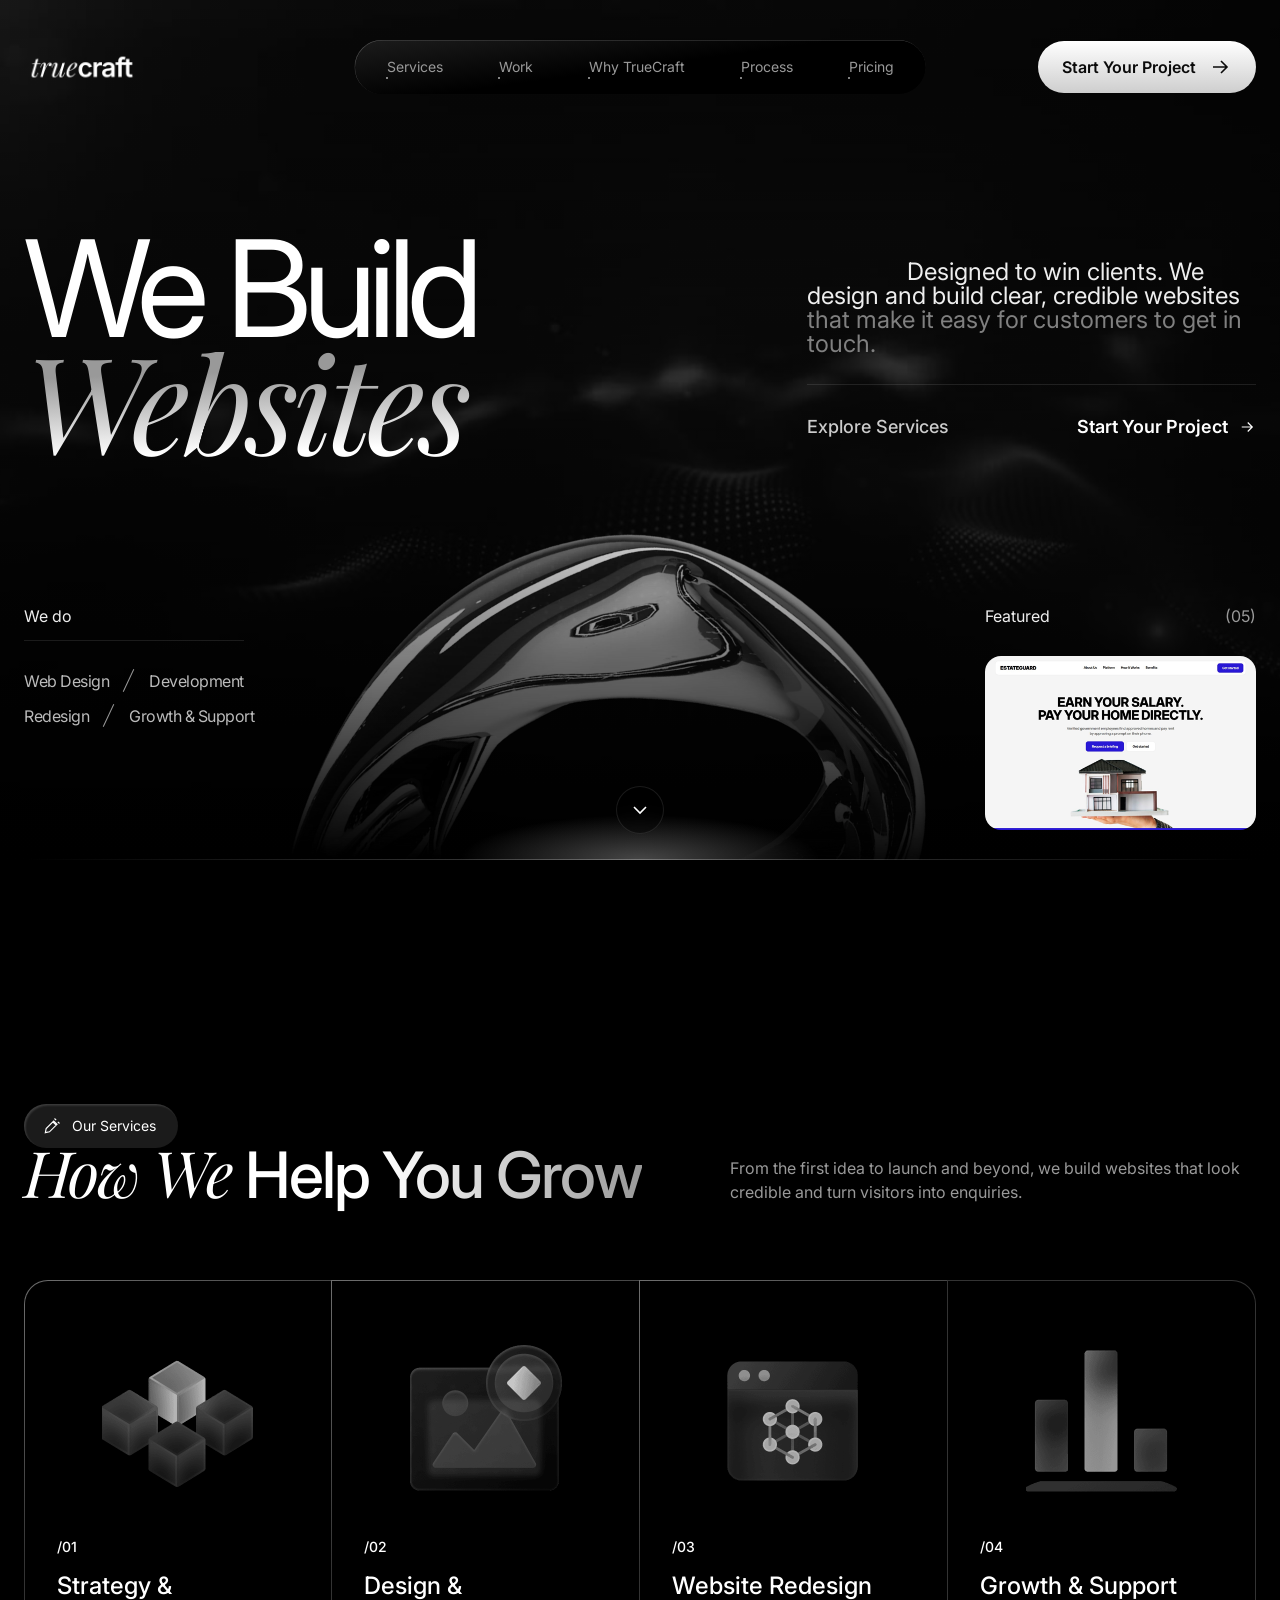
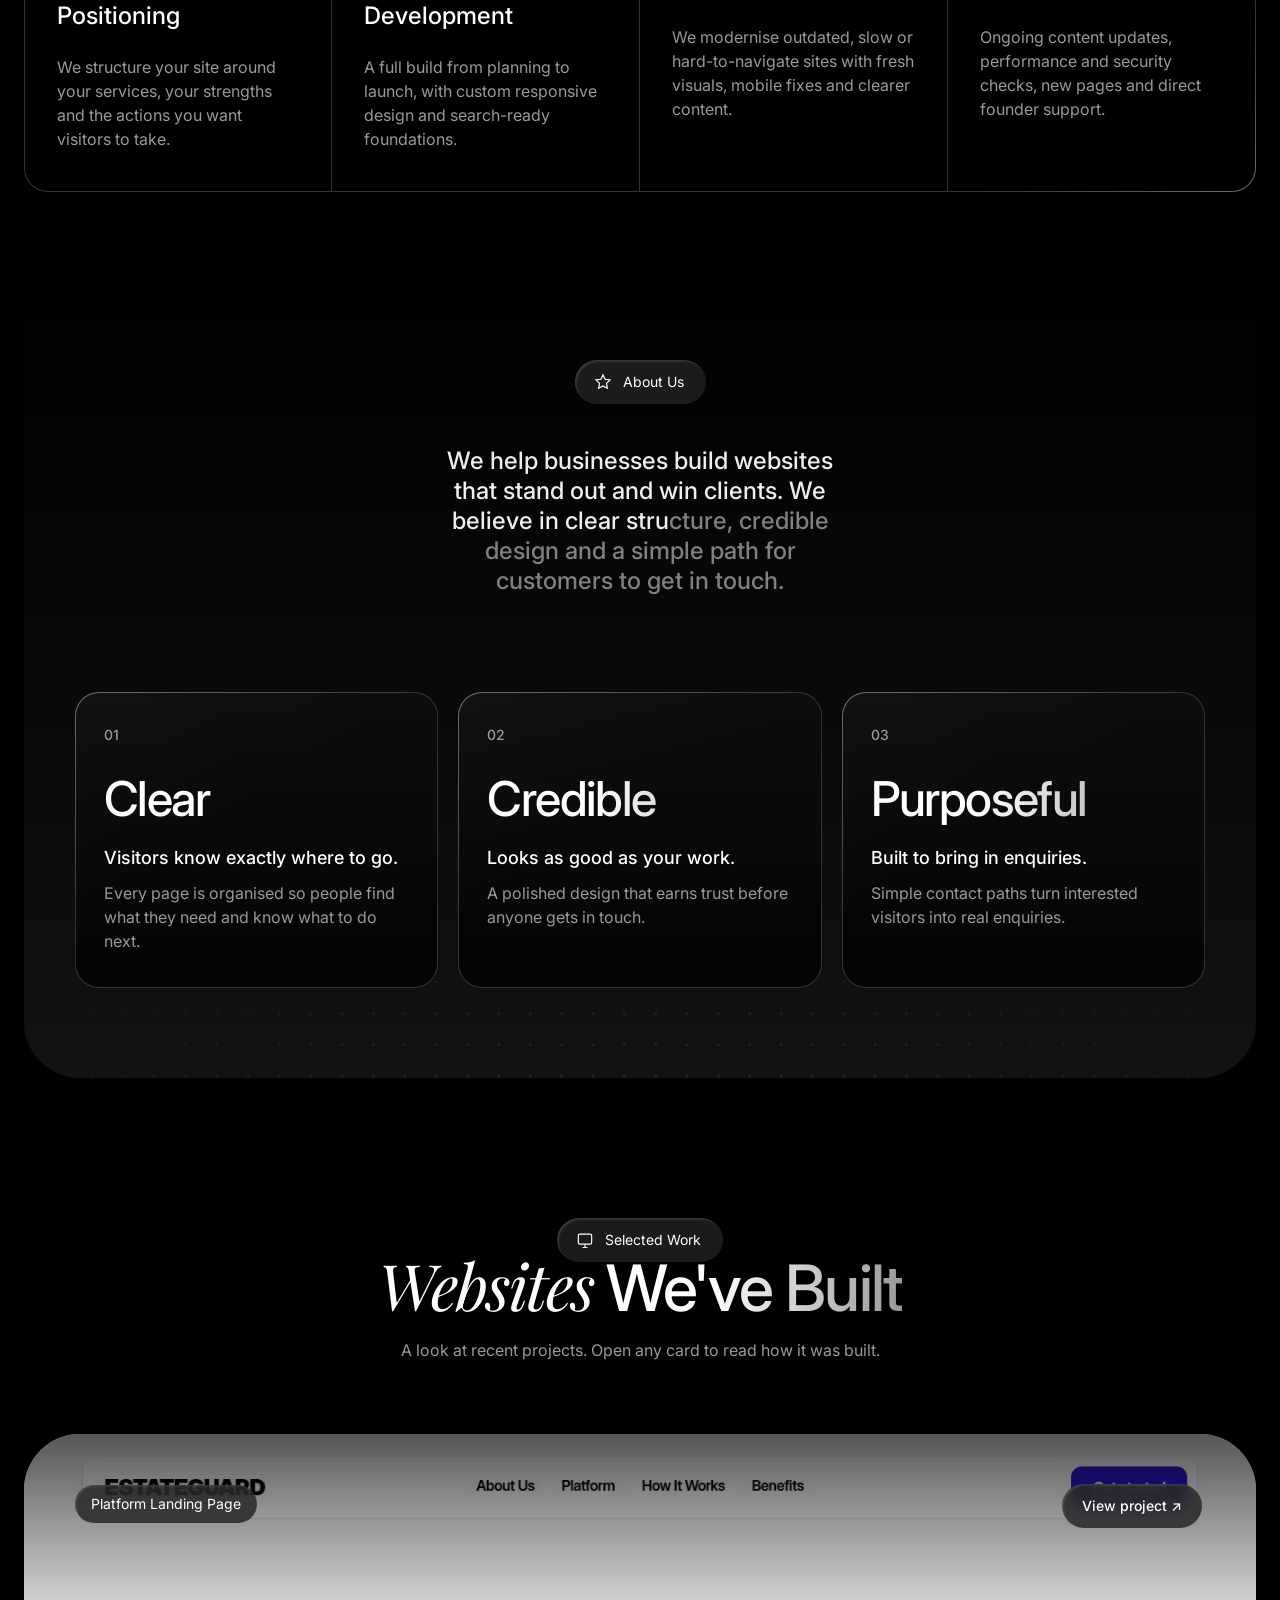
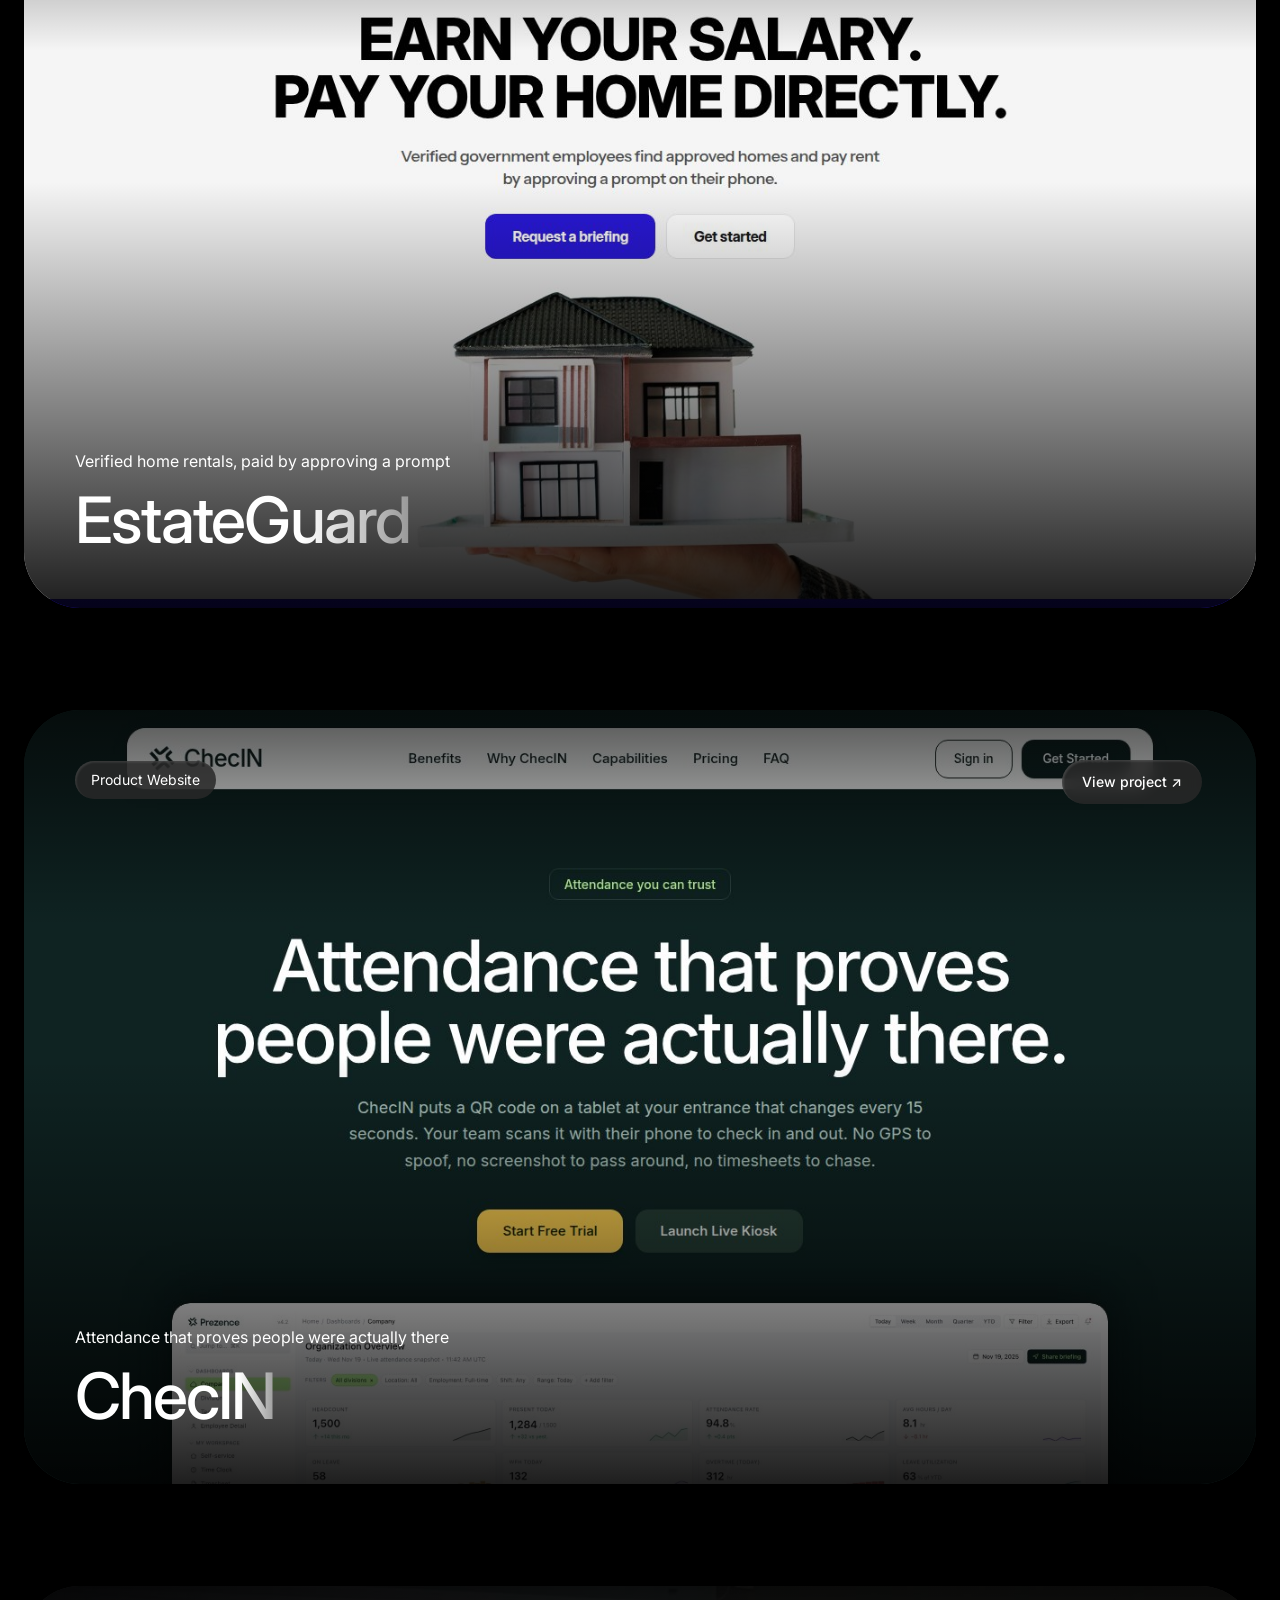
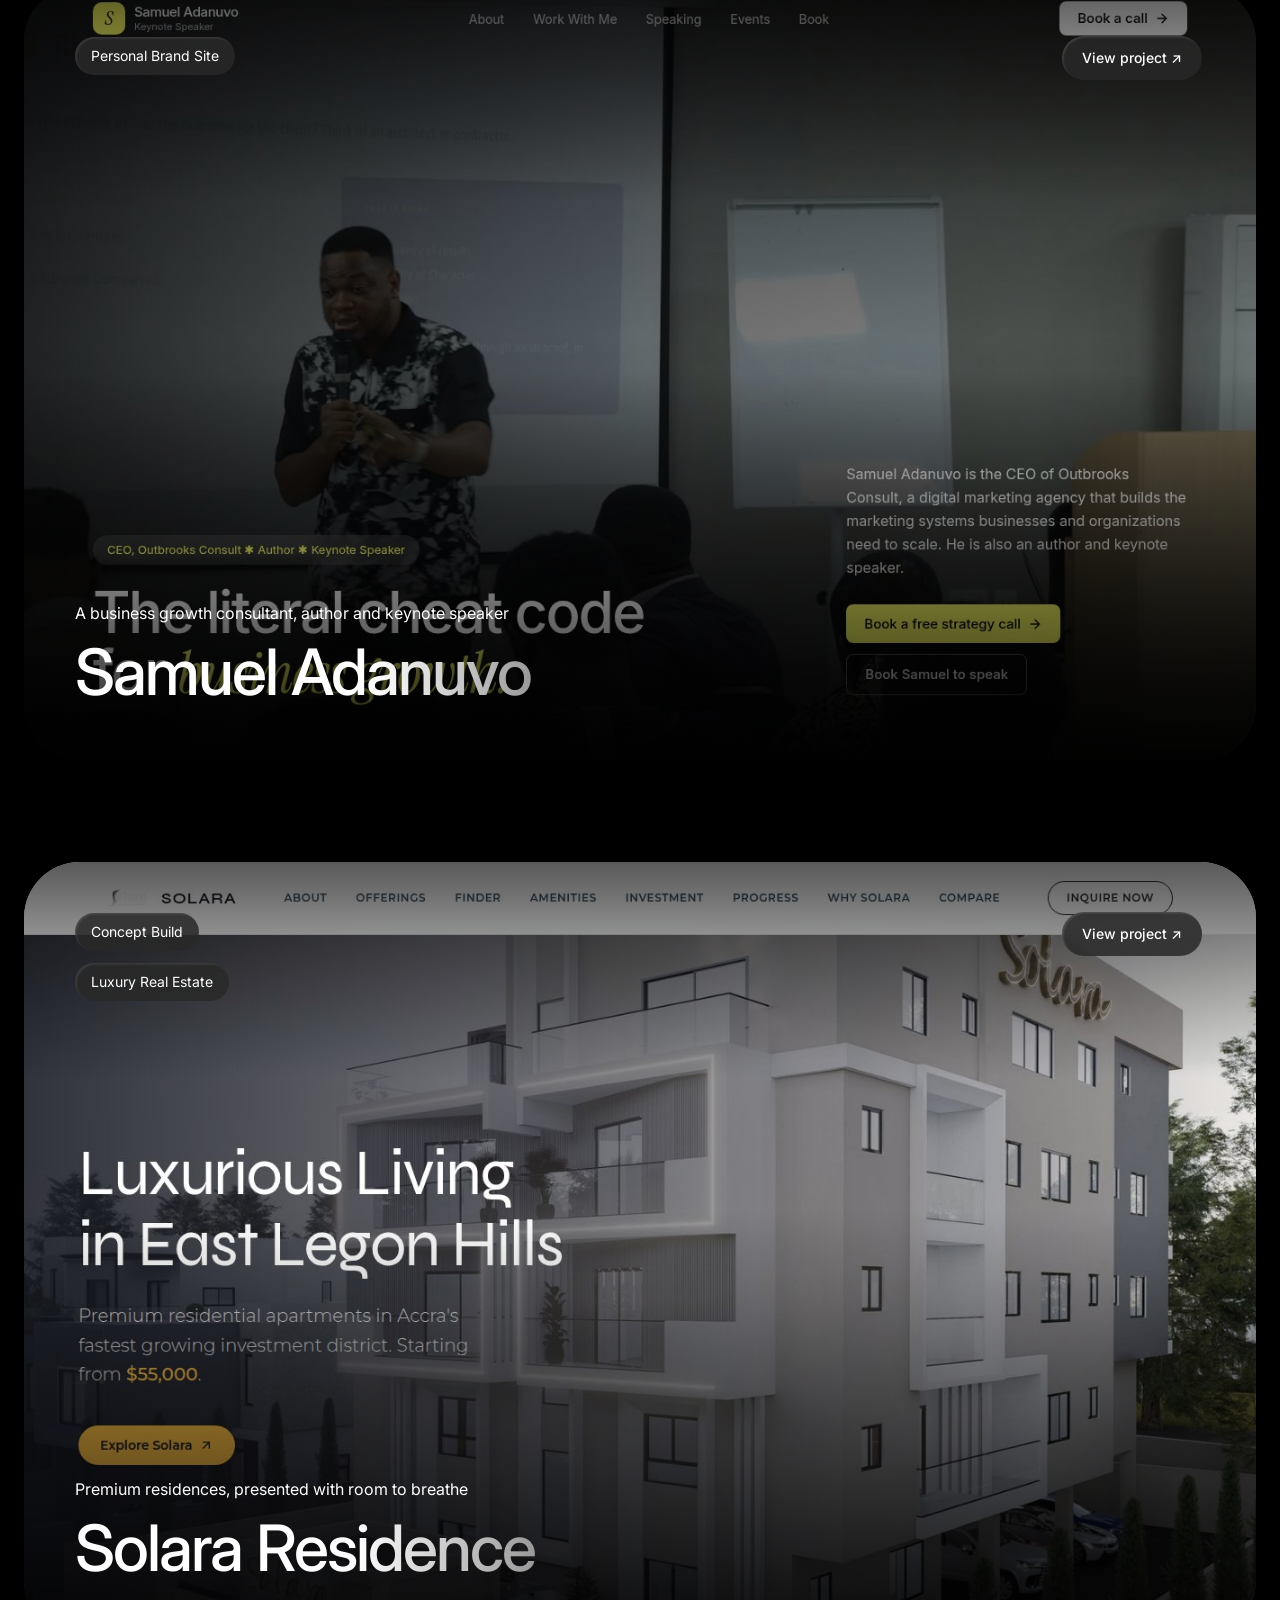
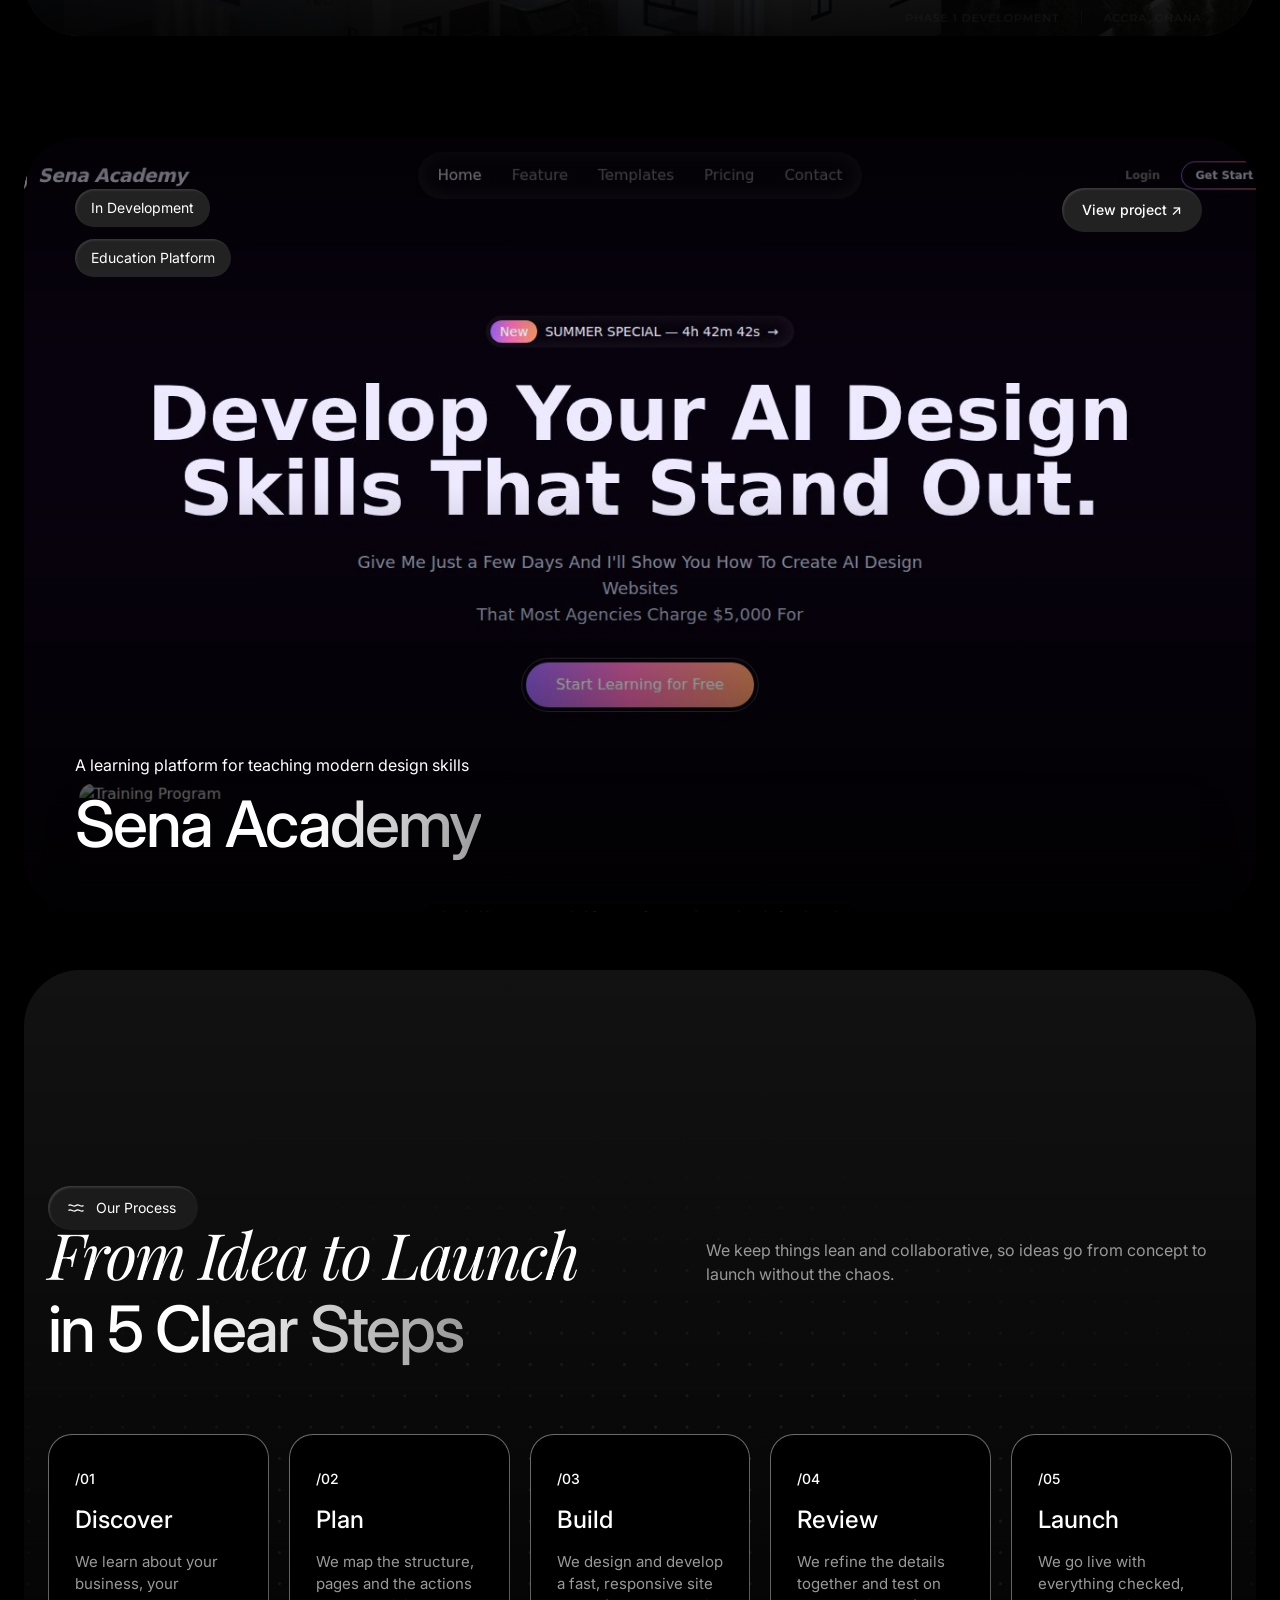
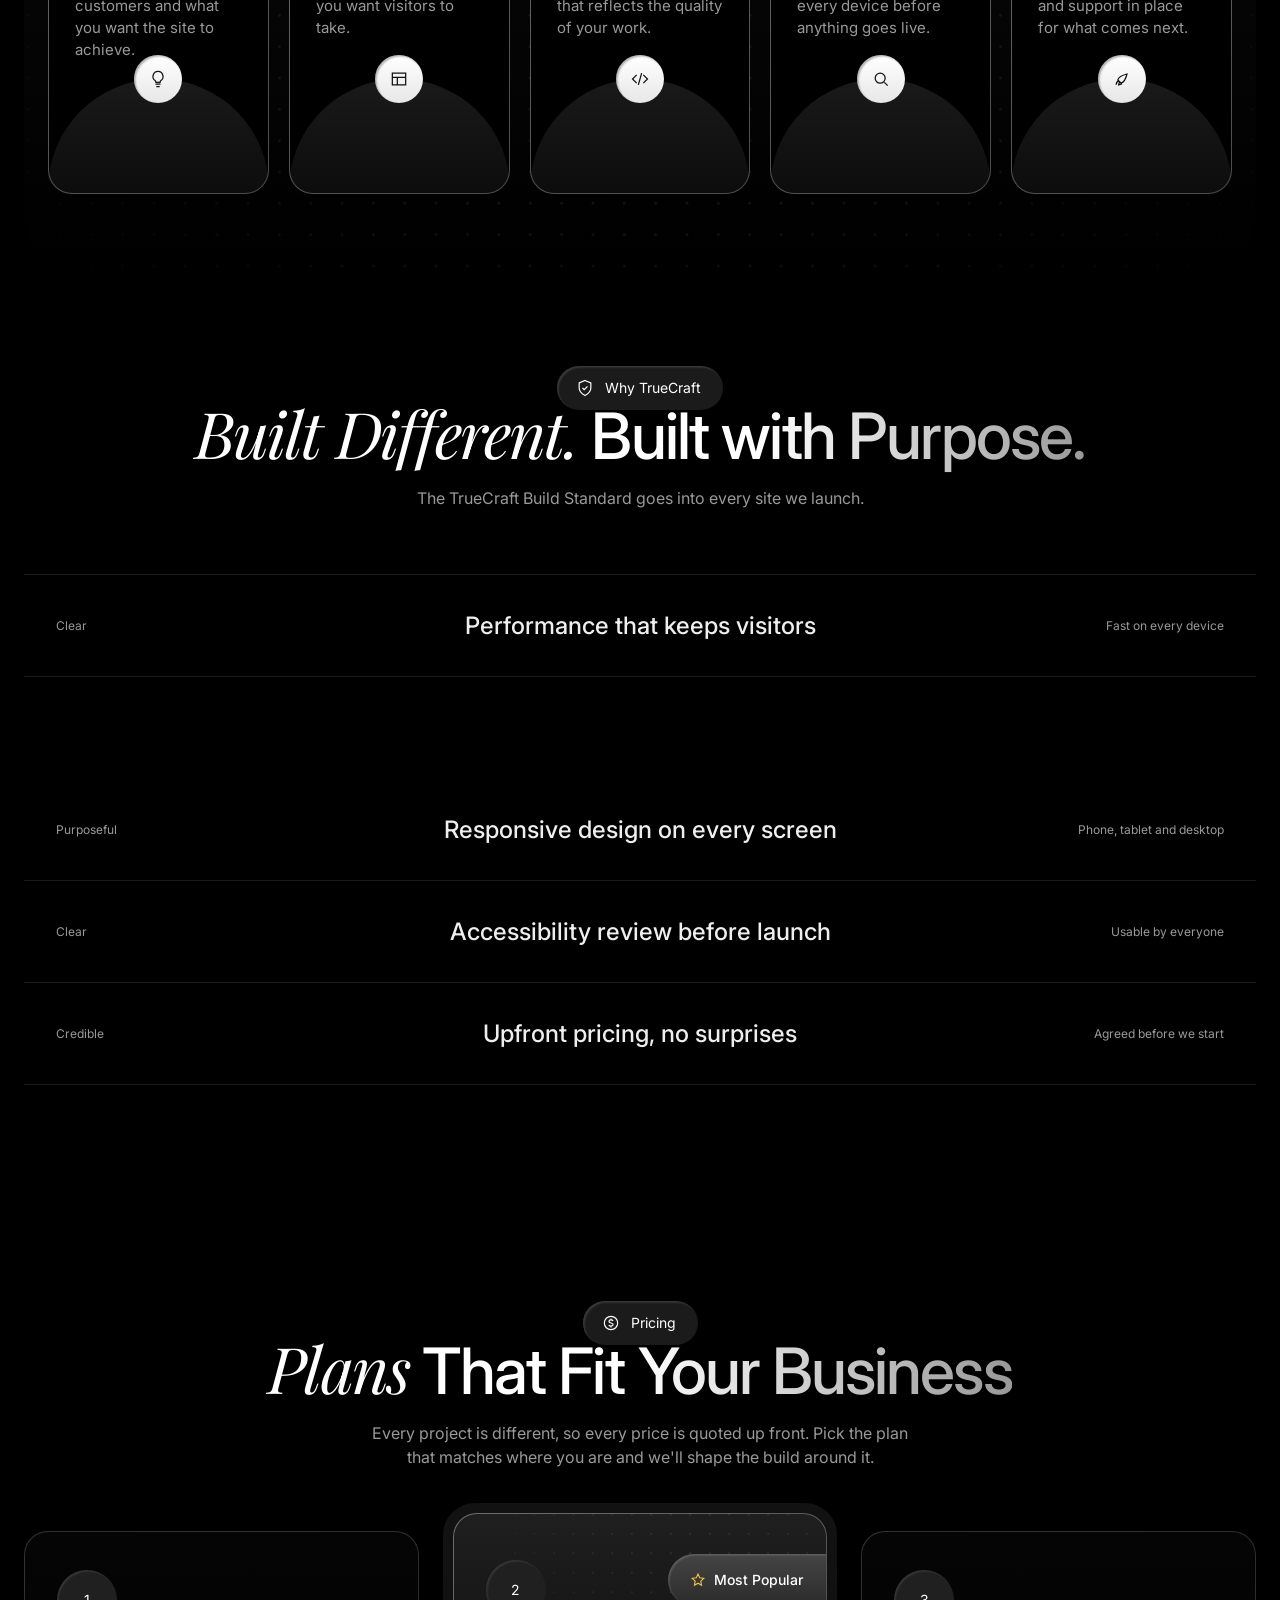
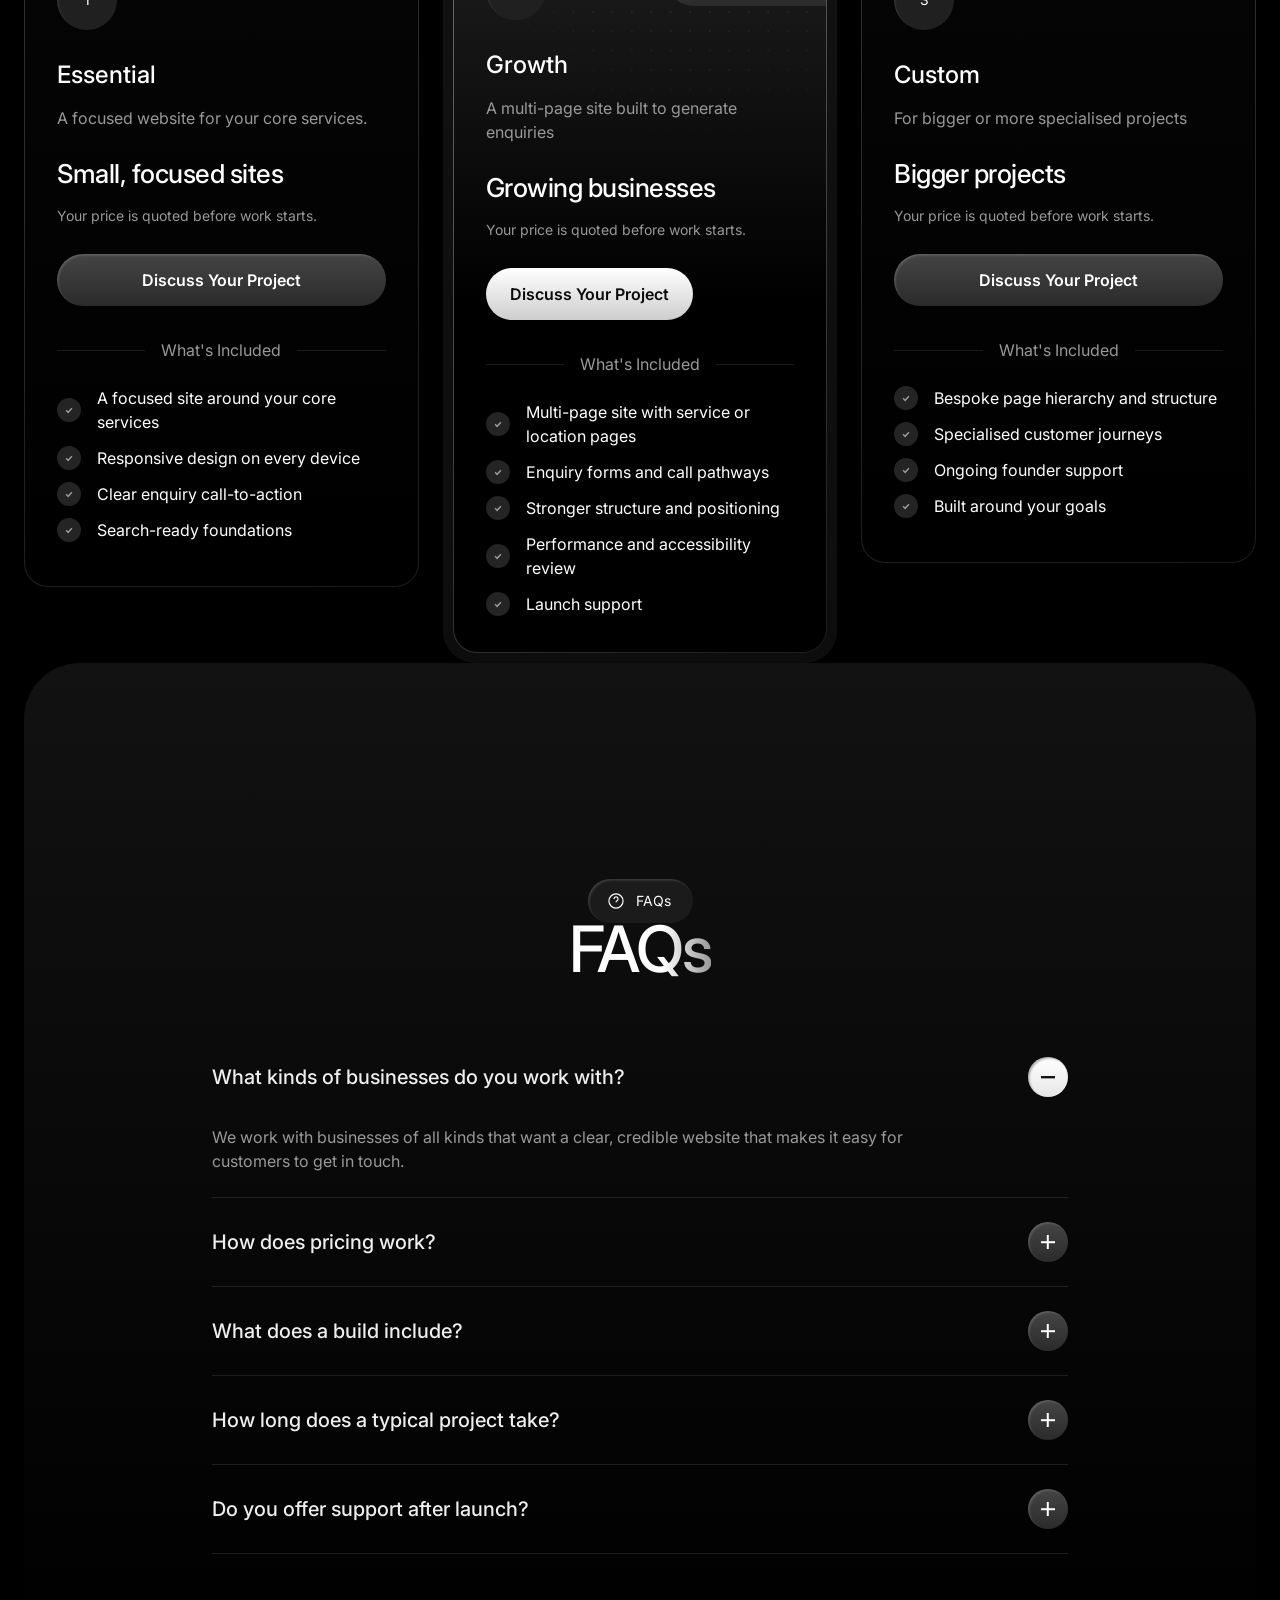
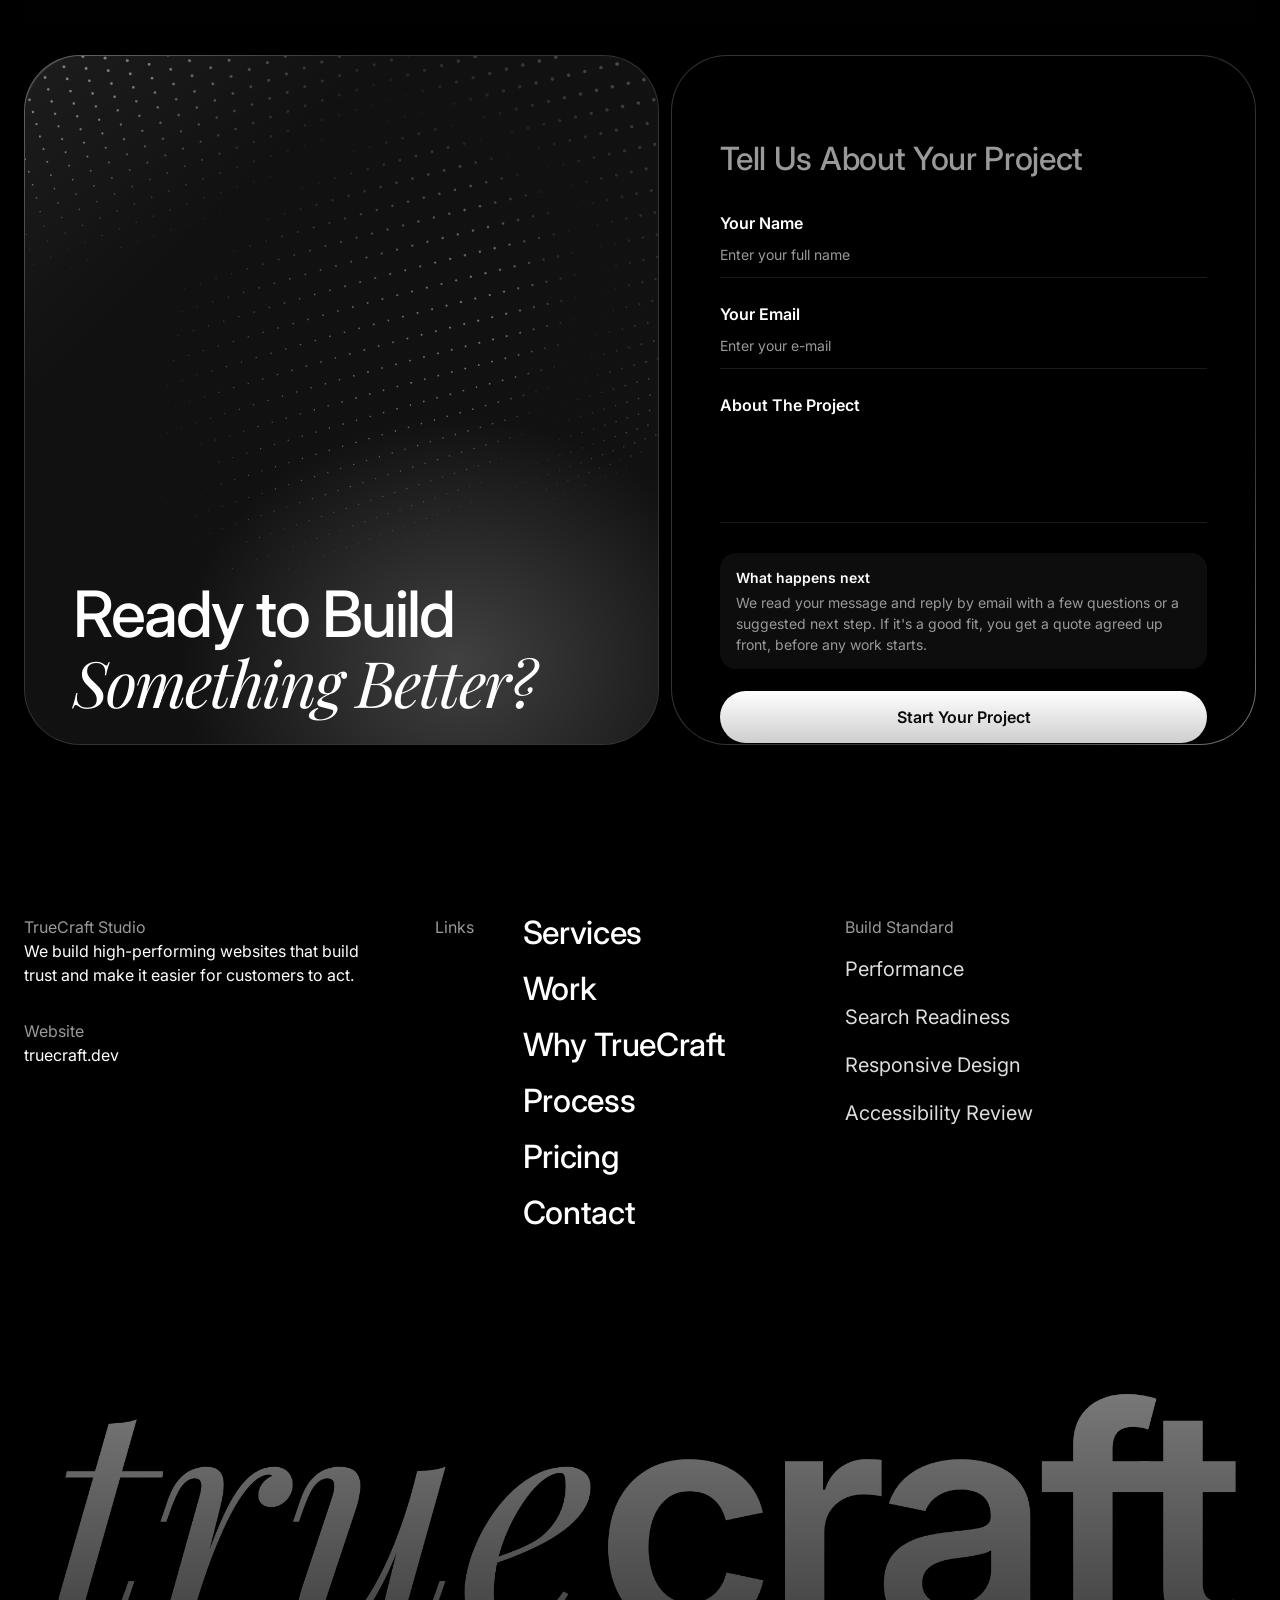
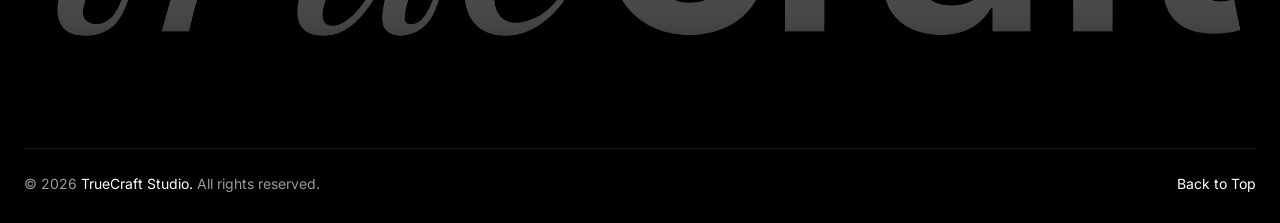
==== commit af4dd7c6: "Hero video poster and playback fallbacks, tablet menu fix, contact expectation note and form fixes, " ====
--- a/index.html
+++ b/index.html
@@ -30,7 +30,7 @@
 
 <!-- HERO -->
 <section class="hero" id="top">
-  <video class="hero__video" src="img/hero.mp4" autoplay muted loop playsinline></video>
+  <video class="hero__video" src="img/hero.mp4" poster="img/hero-poster.jpg" autoplay muted loop playsinline preload="auto" disablepictureinpicture></video>
   <div class="hero__shade"></div>
   <img class="hero__ball" src="img/ball.webp" alt="" width="948" height="667" fetchpriority="high">
   <div class="hero__glow"></div>
@@ -230,6 +230,7 @@
     <label>Your Name<input type="text" name="name" placeholder="Enter your full name" required></label>
     <label>Your Email<input type="email" name="email" placeholder="Enter your e-mail" required></label>
     <label>About The Project<textarea name="message" rows="3"></textarea></label>
+    <p class="contact__next"><b>What happens next</b>We read your message and reply by email with a few questions or a suggested next step. If it's a good fit, you get a quote agreed up front, before any work starts.</p>
     <button class="btn btn--light" type="submit"><span>Start Your Project</span></button>
   </form>
 </section>
--- a/styles.css
+++ b/styles.css
@@ -6,8 +6,8 @@
   color-scheme:dark;
 }
 *{box-sizing:border-box;margin:0;padding:0}
-html{overflow-x:clip}
-body{background:var(--bg);color:#fff;font:400 16px/24px var(--sans);overflow-x:clip;-webkit-font-smoothing:antialiased}
+html{overflow-x:hidden;overflow-x:clip}
+body{background:var(--bg);color:#fff;font:400 16px/24px var(--sans);overflow-x:hidden;overflow-x:clip;-webkit-font-smoothing:antialiased}
 img{display:block;max-width:100%}
 a{color:inherit;text-decoration:none}
 ul{list-style:none}
@@ -81,7 +81,7 @@
 .hero__feat div{display:flex;justify-content:space-between;margin-bottom:28px}
 .hero__feat span:first-child{color:#eee}
 .hero__feat img{width:271px;height:174px;object-fit:cover;border-radius:16px}
-.hero__down{position:absolute;left:50%;top:786px;margin-left:-24px;width:48px;height:48px;border-radius:50%;display:grid;place-items:center;border:1px solid var(--line);background:rgba(0,0,0,.35);backdrop-filter:blur(8px)}
+.hero__down{position:absolute;left:50%;top:786px;margin-left:-24px;width:48px;height:48px;border-radius:50%;display:grid;place-items:center;border:1px solid var(--line);background:rgba(0,0,0,.35);-webkit-backdrop-filter:blur(8px);backdrop-filter:blur(8px)}
 .hero__down svg{animation:bob 2.2s linear infinite alternate}
 @keyframes bob{from{transform:translateY(-3px)}to{transform:translateY(5px)}}
 
@@ -189,7 +189,7 @@
 .team figure.on{transform:none;opacity:1}
 .team figure::before{content:"";position:absolute;left:36px;right:36px;top:36px;bottom:36px;border-radius:24px;border:1px solid rgba(255,255,255,.12);background:rgba(18,18,18,.55);box-shadow:0 36px 52px rgba(0,0,0,.55)}
 .team figure img{position:absolute;left:50%;bottom:0;transform:translateX(-50%);height:526px;width:auto;max-width:none;pointer-events:none}
-.team .tag{position:absolute;left:60px;top:60px;z-index:2;padding:9px 16px;border-radius:100px;background:rgba(70,70,70,.7);backdrop-filter:blur(8px);font-size:14px;line-height:20px}
+.team .tag{position:absolute;left:60px;top:60px;z-index:2;padding:9px 16px;border-radius:100px;background:rgba(70,70,70,.7);-webkit-backdrop-filter:blur(8px);backdrop-filter:blur(8px);font-size:14px;line-height:20px}
 .team figcaption{position:absolute;left:36px;right:36px;bottom:36px;padding:100px 24px 28px;border-radius:0 0 24px 24px;background:linear-gradient(transparent,rgba(0,0,0,.85));z-index:2}
 .team figcaption b{display:block;font-size:32px;line-height:36px;font-weight:500;letter-spacing:-.32px}
 .team figcaption small{font-size:14px;color:#ccc}
@@ -226,7 +226,7 @@
 .tcard--2{left:61.7%;top:200px}
 .tcard--3{left:max(24px,4.76%);top:481px}
 .tcard--4{left:49.9%;top:637px}
-.tcard blockquote{padding:40px 32px;border-radius:16px;background:rgba(255,255,255,.07);backdrop-filter:blur(10px)}
+.tcard blockquote{padding:40px 32px;border-radius:16px;background:rgba(255,255,255,.07);-webkit-backdrop-filter:blur(10px);backdrop-filter:blur(10px)}
 .tcard p{font-size:16px;line-height:24px;color:#eee}
 .tcard cite{display:flex;align-items:center;gap:14px;margin-top:26px;font-style:normal;font-size:14px;line-height:20px;color:var(--mu)}
 .tcard cite img{width:48px;height:48px;border-radius:50%;object-fit:cover}
@@ -360,6 +360,8 @@
 }
 @media(max-width:1100px){
   .nav__pill,.hero__we,.hero__feat{display:none}
+  .nav__burger{display:flex}
+  .nav__cta{margin-left:auto;margin-right:12px}
   .nav.open .nav__pill{display:flex;position:absolute;left:auto;right:0;top:64px;transform:none;flex-direction:column;align-items:flex-start;gap:18px;height:auto;padding:24px 32px;border-radius:28px;z-index:40}
   .services,.steps{grid-template-columns:1fr 1fr;height:auto}
   .services article{height:480px}
@@ -416,7 +418,7 @@
 .stats--words small{--lw:100%}
 .stats--words small::after{width:calc(100% - 40px)}
 .stats--words b{font-size:76px;line-height:84px;letter-spacing:-3px;margin-top:40px}
-.awards .visit{display:inline-block;padding:12px 20px;border-radius:100px;background:rgba(40,40,40,.85);backdrop-filter:blur(8px);font-size:14px;line-height:20px;font-weight:500;box-shadow:inset 1.5px 1.5px 2px rgba(255,255,255,.12);transition:background .3s,color .3s}
+.awards .visit{display:inline-block;padding:12px 20px;border-radius:100px;background:rgba(40,40,40,.85);-webkit-backdrop-filter:blur(8px);backdrop-filter:blur(8px);font-size:14px;line-height:20px;font-weight:500;box-shadow:inset 1.5px 1.5px 2px rgba(255,255,255,.12);transition:background .3s,color .3s}
 .project:hover .visit{background:#fff;color:#111}
 .steps--5{grid-template-columns:repeat(5,1fr);gap:20px}
 .steps--5 article{padding:34px 26px 0}
@@ -441,7 +443,7 @@
 a:focus-visible,button:focus-visible,input:focus-visible,textarea:focus-visible,summary:focus-visible{outline:2px solid #fff;outline-offset:3px;border-radius:6px}
 .nav__pill a:focus-visible{outline-offset:6px}
 /* nav slides back in when scrolling up, so "Start Your Project" is always reachable */
-.nav.float{position:fixed;top:12px;z-index:60;padding:0 12px 0 28px;background:rgba(10,10,10,.78);backdrop-filter:blur(16px);-webkit-backdrop-filter:blur(16px);border-radius:100px;box-shadow:inset .5px .5px 0 rgba(134,134,134,.5),0 8px 30px rgba(0,0,0,.5);transform:translateY(-160%);transition:transform .45s var(--ease)}
+.nav.float{position:fixed;top:12px;z-index:60;padding:0 12px 0 28px;background:rgba(10,10,10,.78);-webkit-backdrop-filter:blur(16px);backdrop-filter:blur(16px);-webkit-backdrop-filter:blur(16px);border-radius:100px;box-shadow:inset .5px .5px 0 rgba(134,134,134,.5),0 8px 30px rgba(0,0,0,.5);transform:translateY(-160%);transition:transform .45s var(--ease)}
 .nav.float.show{transform:none}
 @media(min-width:1101px){.nav.float .nav__pill{background:none;box-shadow:none}}
 .nav.float .nav__logo img{height:30px}
@@ -521,3 +523,12 @@
 .pp__nav b{font-size:24px;line-height:30px;font-weight:500}
 .pp+.contact{margin-top:110px}
 @media(max-width:860px){.pp{padding-top:130px}.pp__sec{grid-template-columns:1fr;gap:20px;padding-top:48px}.pp__nav{grid-template-columns:1fr}.pp__nav a:last-child{text-align:left}.pp__head p{font-size:17px;line-height:27px}}
+
+/* contact: what to expect */
+.contact__next{margin:6px 0 22px;padding:14px 16px;border-radius:16px;background:rgba(255,255,255,.05);color:var(--mu);font-size:14px;line-height:21px}
+.contact__next b{display:block;color:#fff;font-weight:600;margin-bottom:4px;font-size:14px}
+/* Safari without overflow-x:clip: keep the page from scrolling sideways */
+@supports not (overflow-x:clip){html,body{overflow-x:hidden}}
+
+.contact__card--r .btn{flex:none;height:52px;min-height:52px}
+.contact__card--l{padding-bottom:30px}
